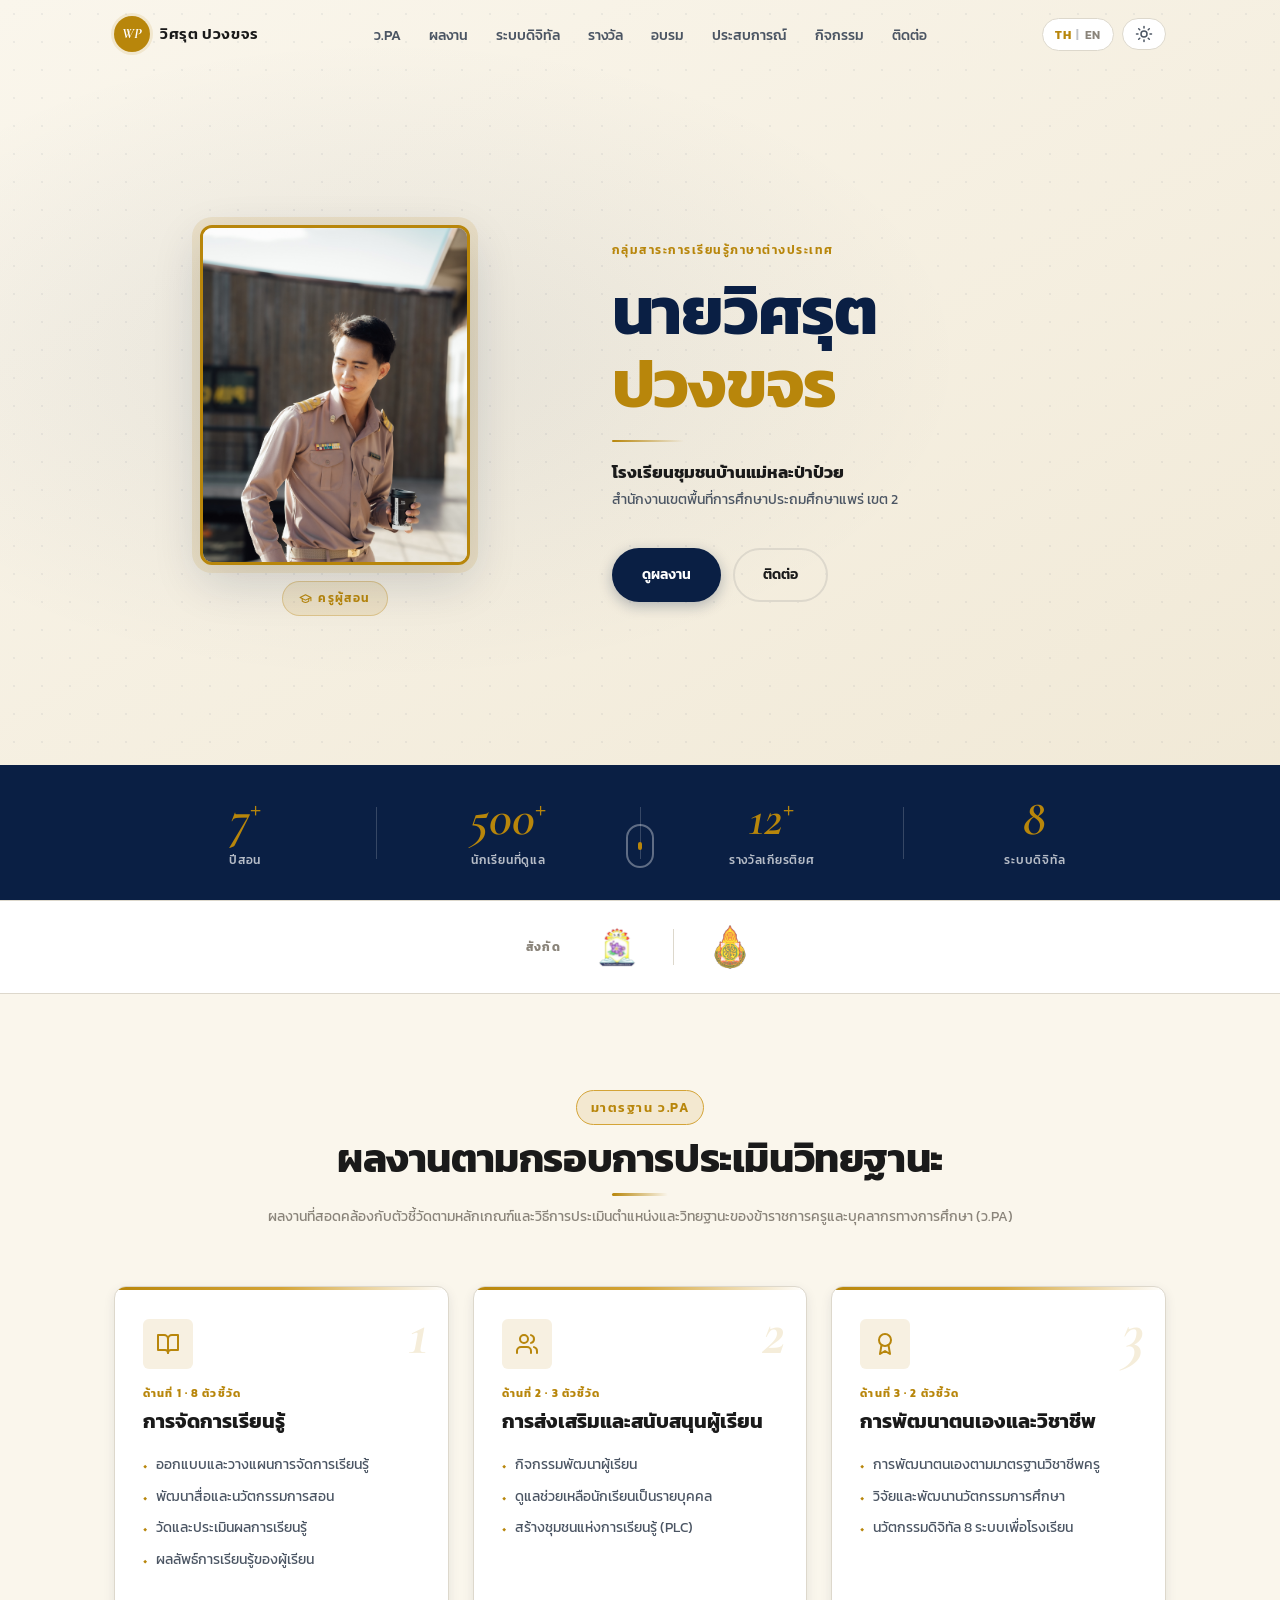
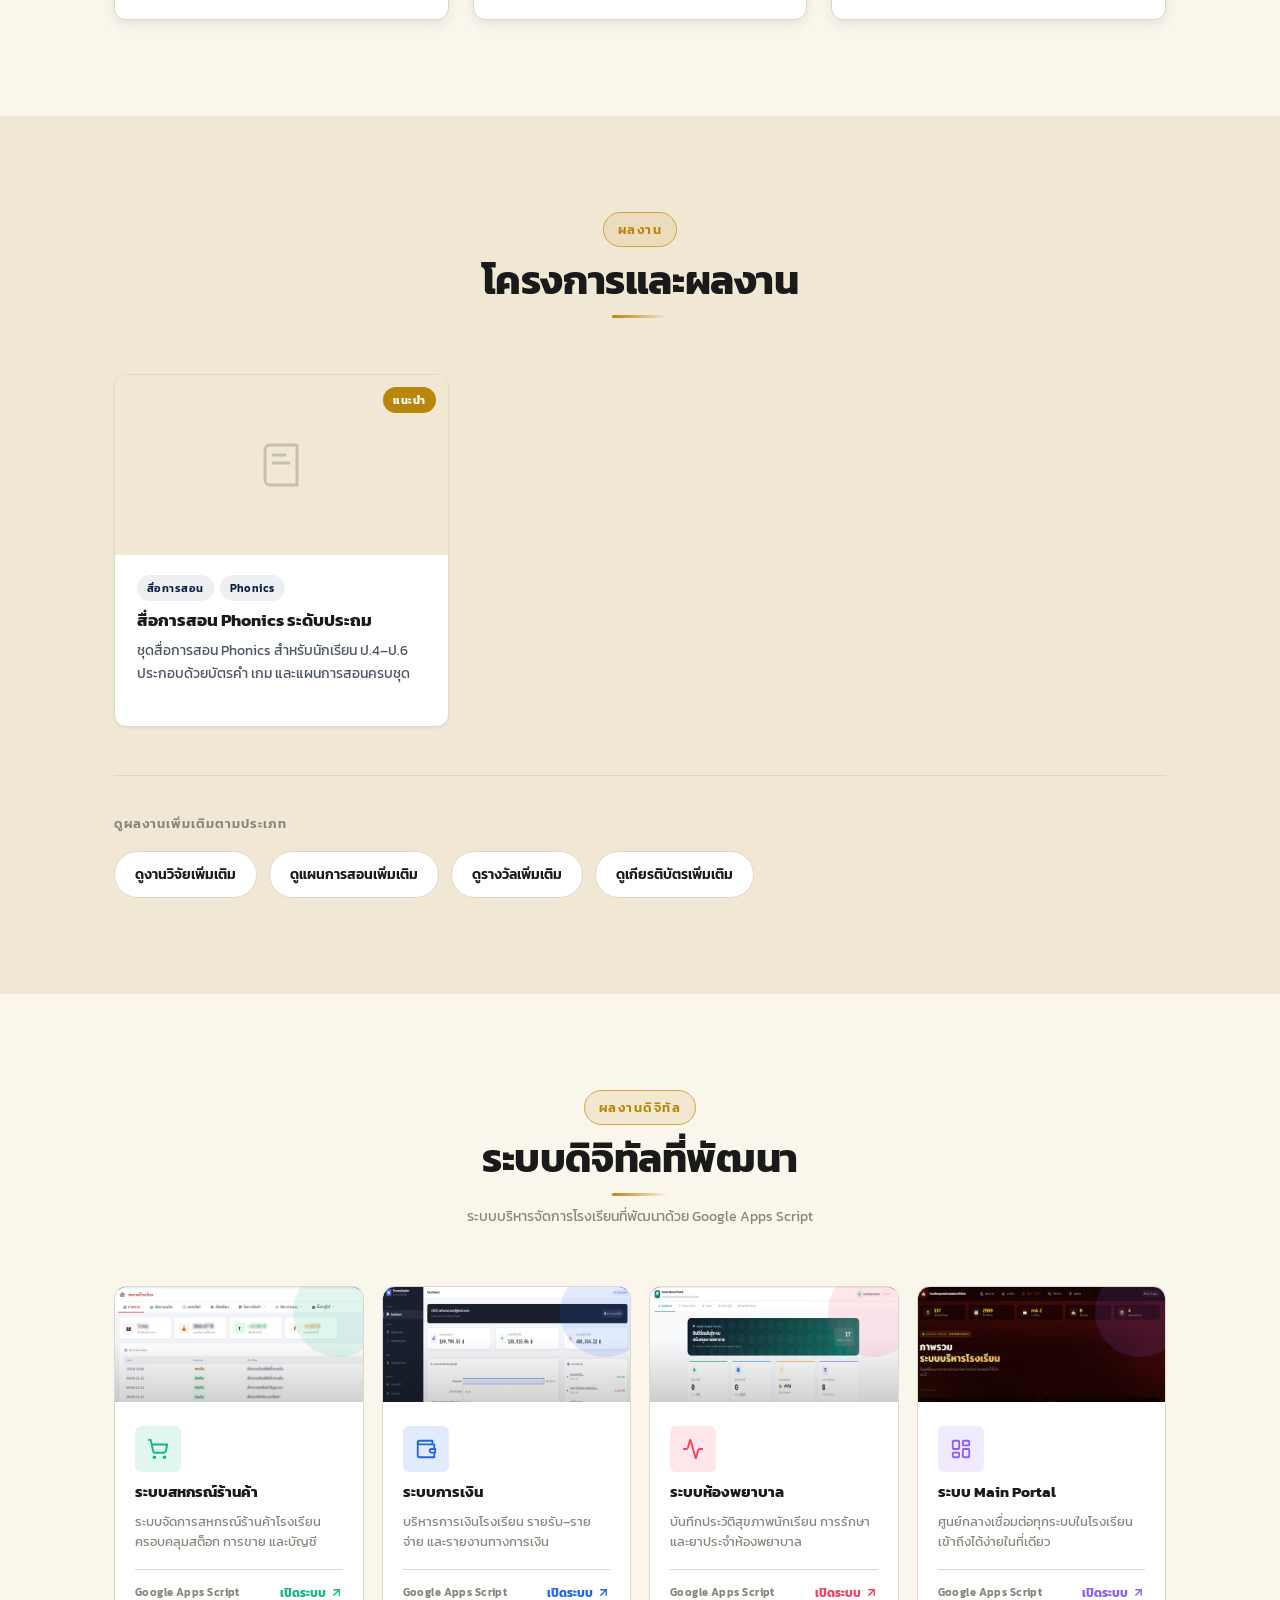
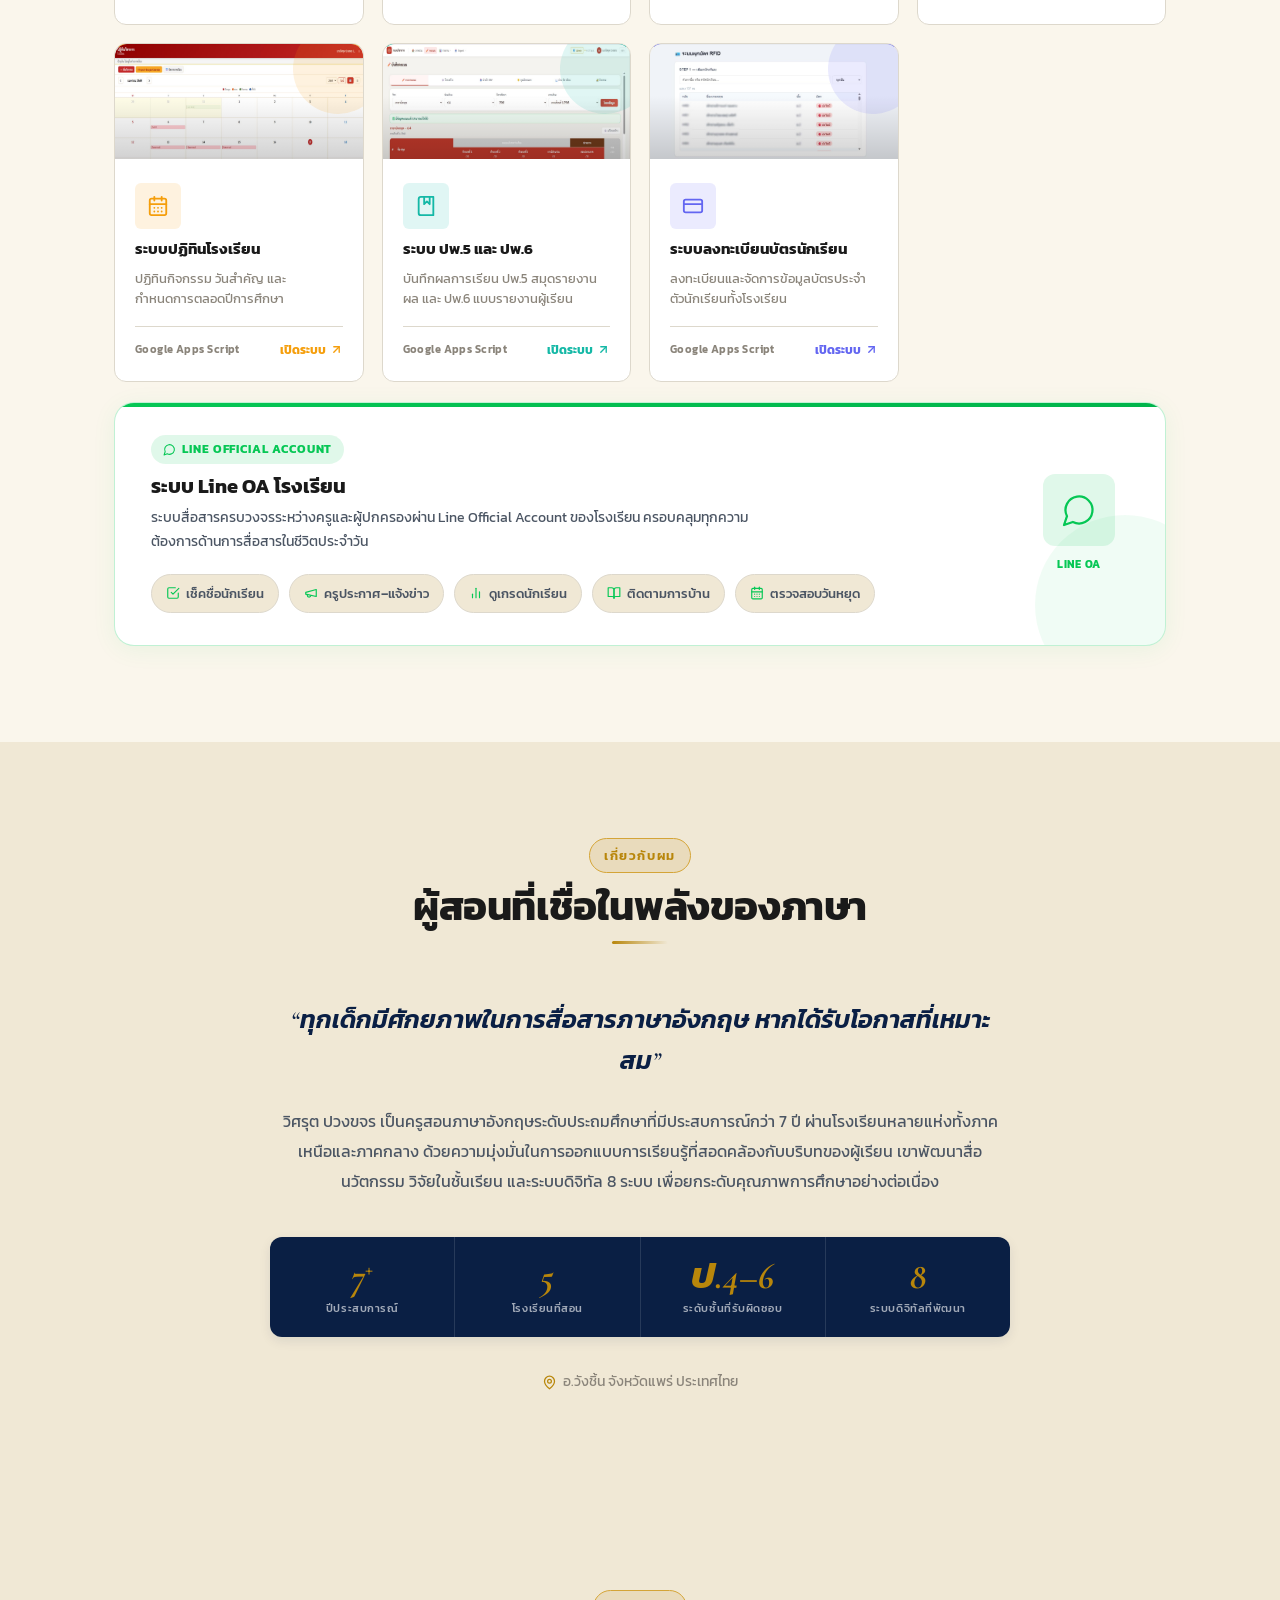
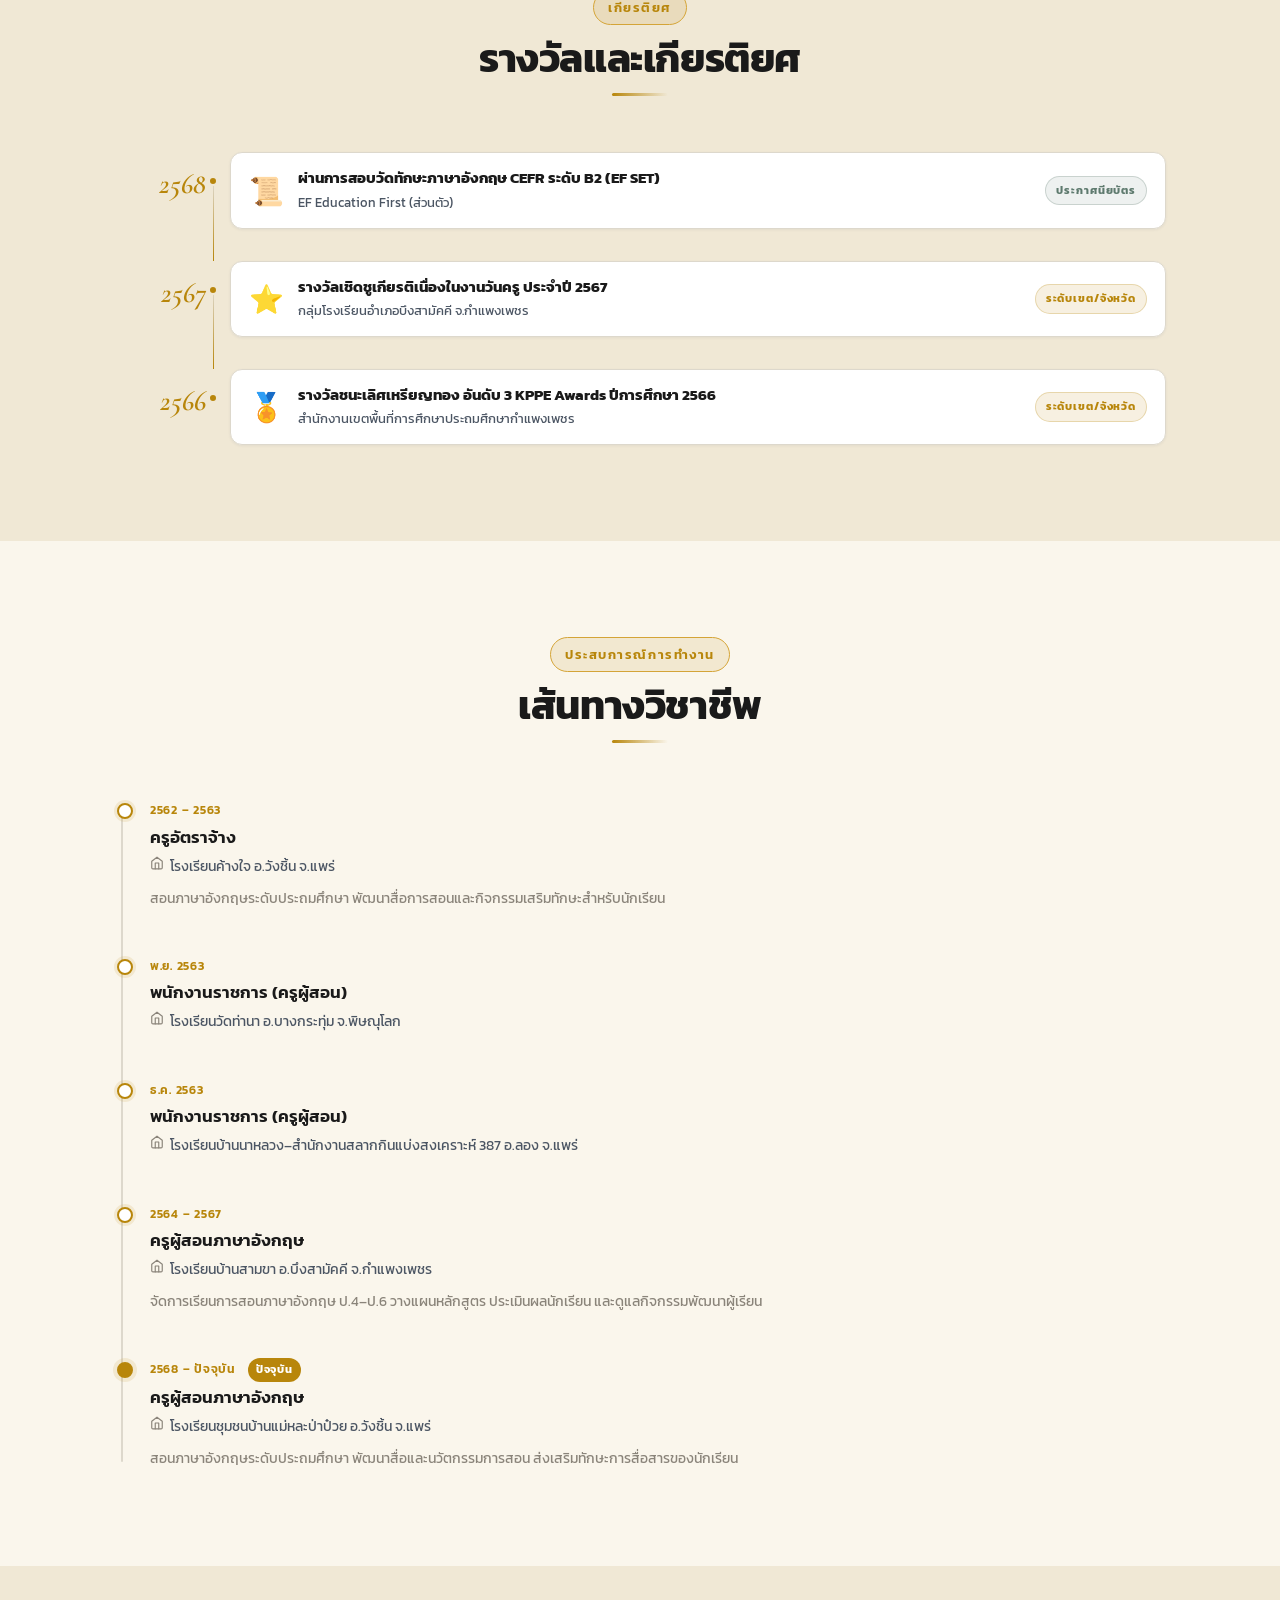
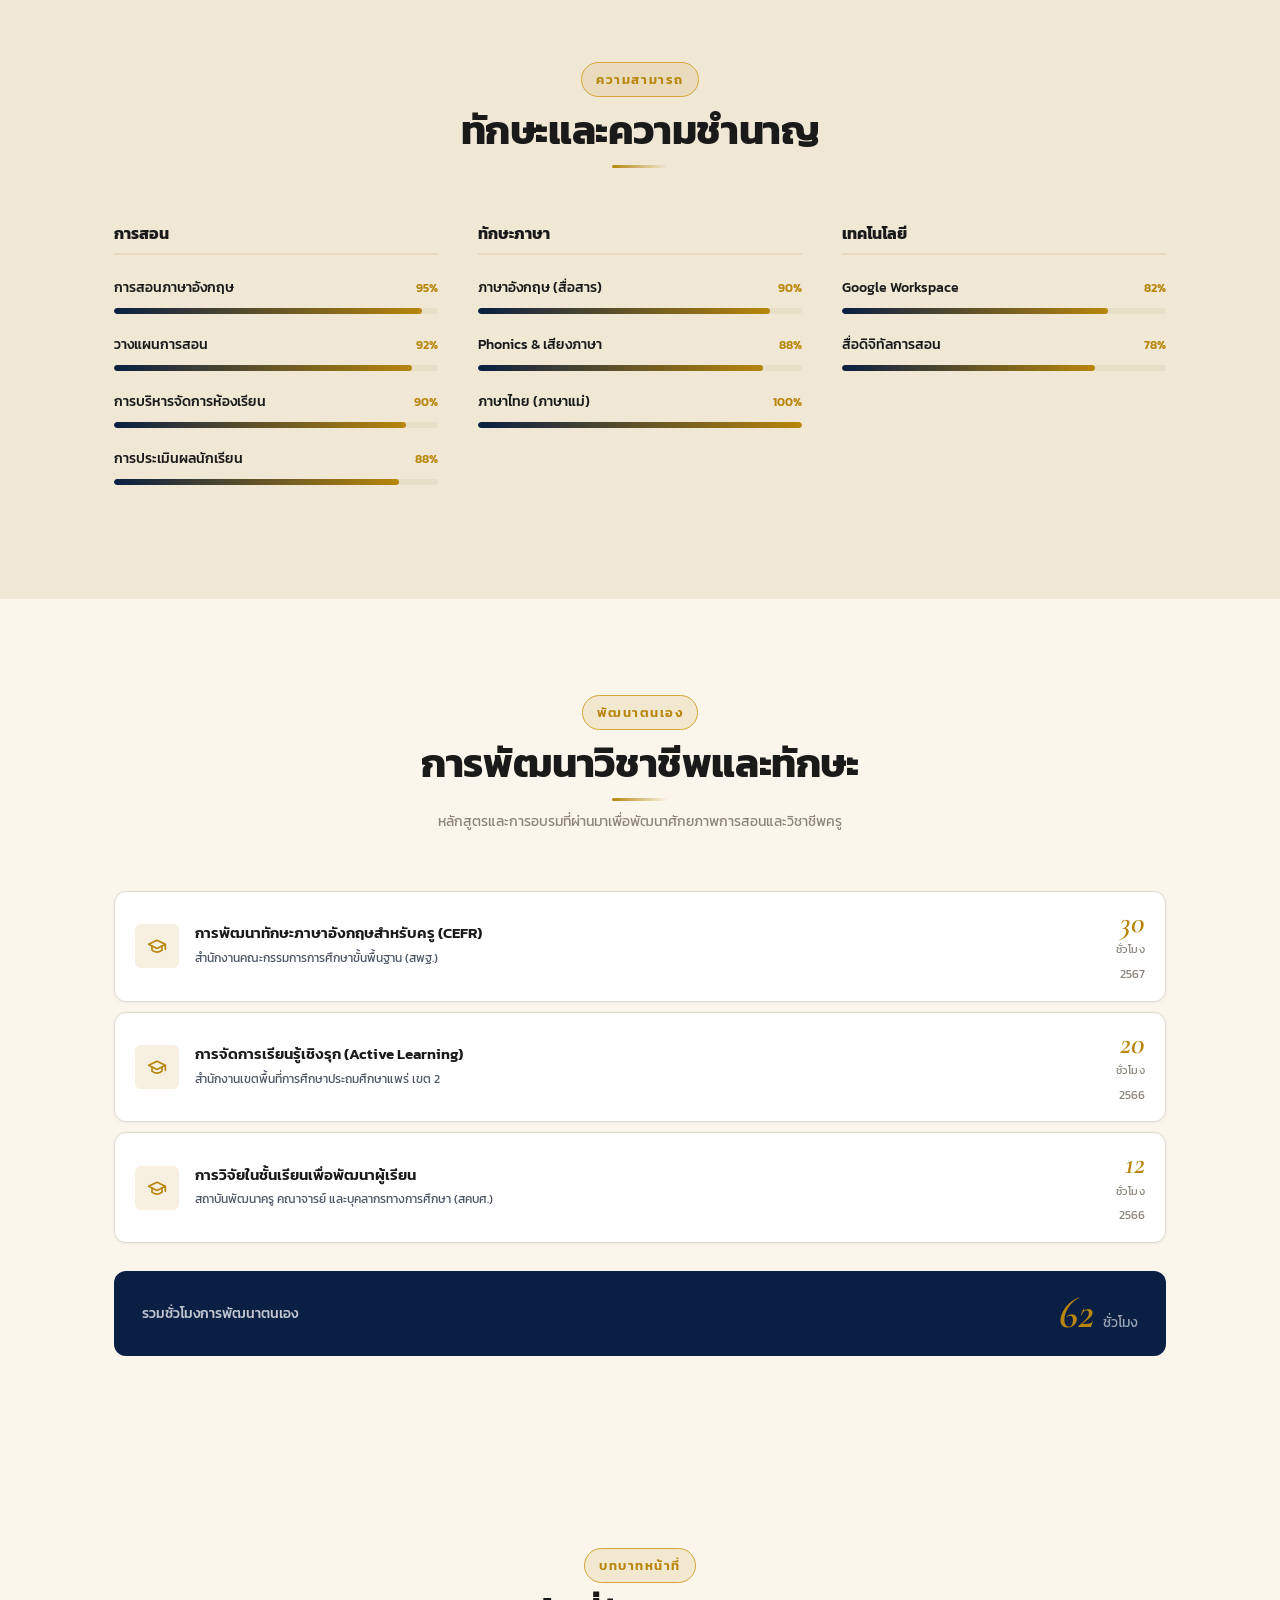
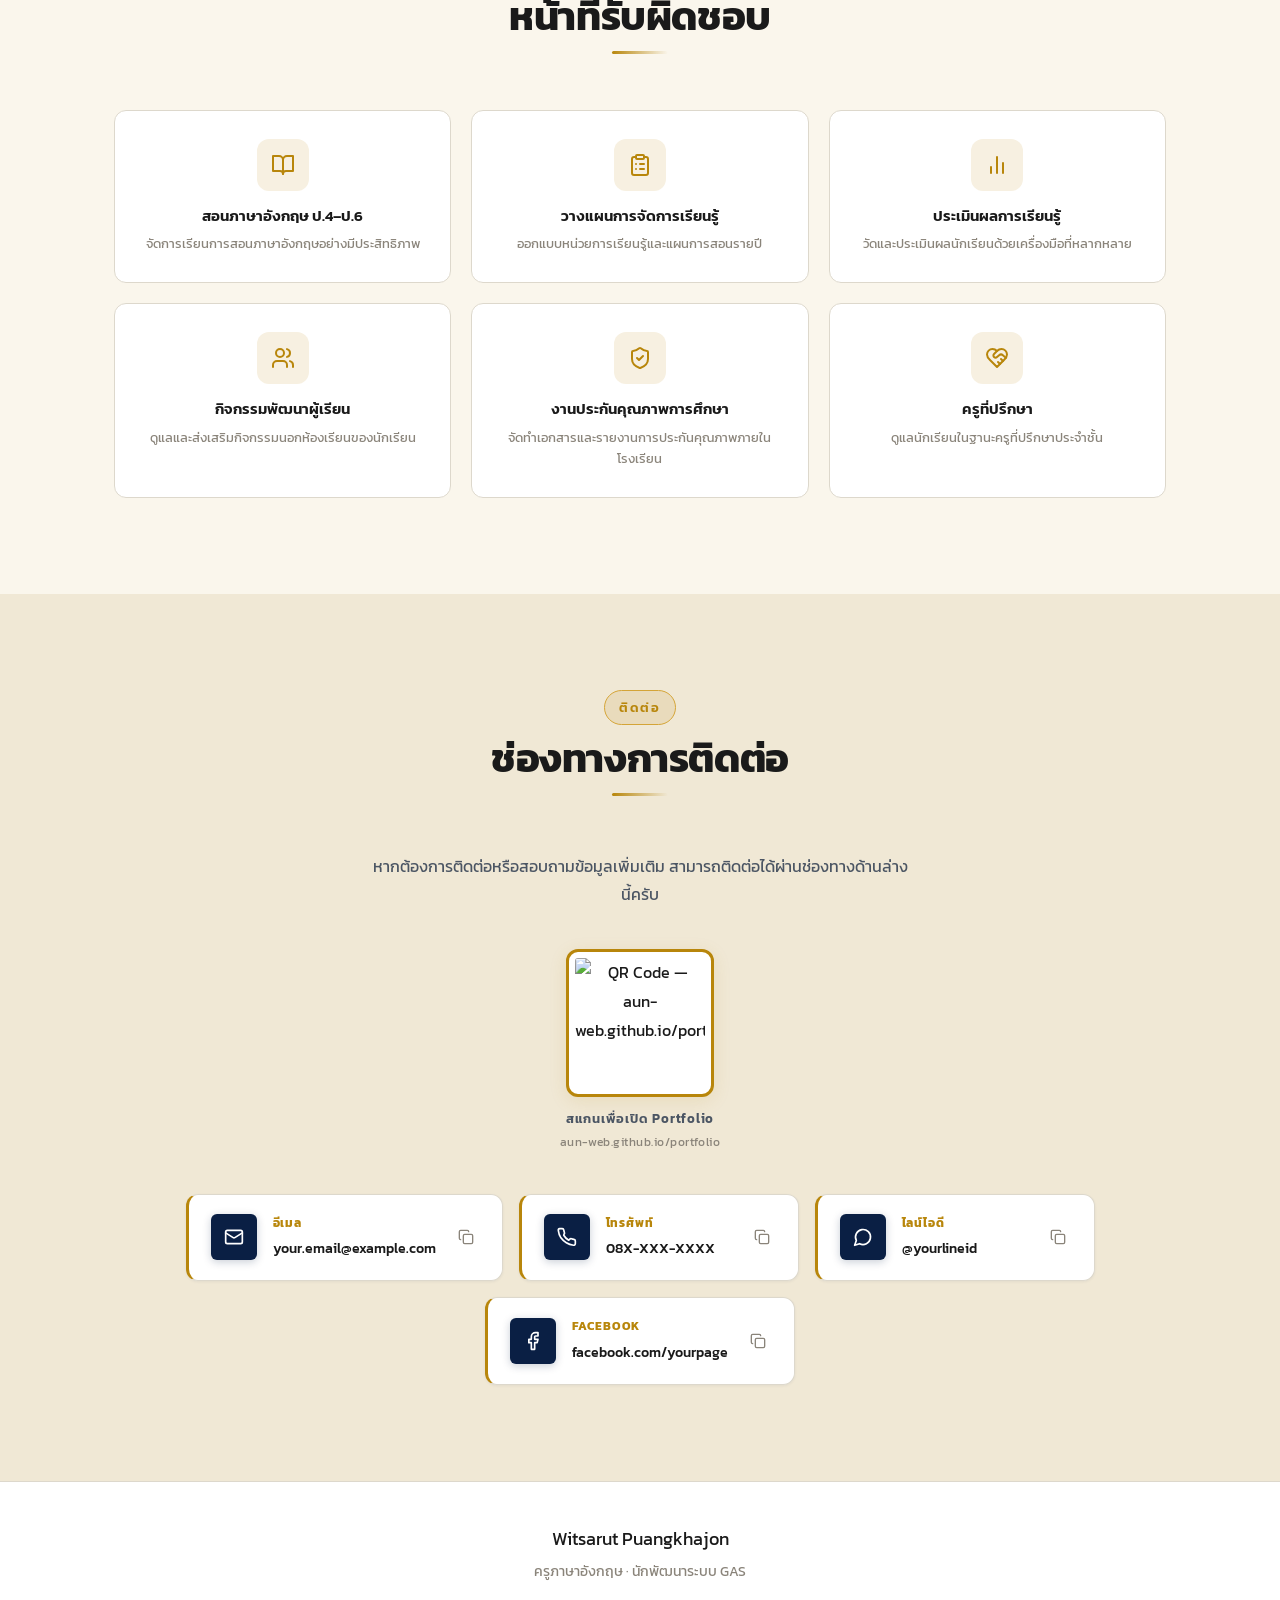
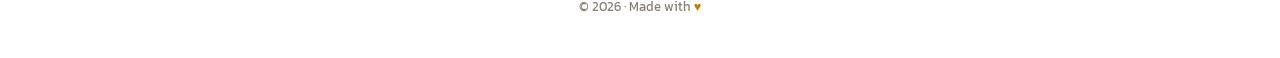
==== index.html @ d757ee76 "Polish: About redesign, contact cards, dark mode, mobile fixes - About: remove photo column → text-c" ====
<!DOCTYPE html>
<html lang="th" data-theme="light">
<head>
  <meta charset="UTF-8">
  <meta name="viewport" content="width=device-width, initial-scale=1.0">
  <meta name="description" content="วิศรุต ปวงขจร - ครูภาษาอังกฤษ & นักพัฒนาระบบ GAS | Witsarut Puangkhajon - English Teacher & GAS Developer">
  <meta name="author" content="Witsarut Puangkhajon">
  <title>Witsarut Puangkhajon | English Teacher & GAS Developer</title>

  <!-- Prevent dark mode flash -->
  <script>
    (function () {
      var t = localStorage.getItem('wp-theme') || 'light';
      var l = localStorage.getItem('wp-lang') || 'th';
      document.documentElement.setAttribute('data-theme', t);
      document.documentElement.setAttribute('lang', l === 'th' ? 'th' : 'en');
    })();
  </script>

  <!-- Google Fonts -->
  <link rel="preconnect" href="https://fonts.googleapis.com">
  <link rel="preconnect" href="https://fonts.gstatic.com" crossorigin>
  <link href="https://fonts.googleapis.com/css2?family=Cormorant+Garamond:ital,wght@0,500;0,600;0,700;1,500;1,600;1,700&family=Kanit:wght@300;400;500;600;700&display=swap" rel="stylesheet">

  <!-- Lucide Icons -->
  <script src="https://unpkg.com/lucide@latest/dist/umd/lucide.min.js" defer></script>

  <!-- CSS -->
  <link rel="stylesheet" href="css/variables.css">
  <link rel="stylesheet" href="css/base.css">
  <link rel="stylesheet" href="css/layout.css">
  <link rel="stylesheet" href="css/components.css">
  <link rel="stylesheet" href="css/animations.css">
</head>
<body>

  <!-- ===== NAVBAR ===== -->
  <nav id="navbar">
    <div class="nav-container">
      <a href="#hero" class="nav-logo" aria-label="Home">
        <span class="nav-monogram">WP</span>
        <span class="nav-logo-text" data-th="วิศรุต ปวงขจร" data-en="Witsarut">วิศรุต ปวงขจร</span>
      </a>

      <ul class="nav-links" id="navLinks" role="menubar">
        <li><a href="#wpa"            data-th="ว.PA"            data-en="PA">ว.PA</a></li>
        <li><a href="#projects"       data-th="ผลงาน"          data-en="Portfolio">ผลงาน</a></li>
        <li><a href="#websystems"     data-th="ระบบดิจิทัล"    data-en="Systems">ระบบดิจิทัล</a></li>
        <li><a href="#awards"         data-th="รางวัล"          data-en="Awards">รางวัล</a></li>
        <li><a href="#training"       data-th="อบรม"            data-en="Training">อบรม</a></li>
        <li><a href="#experience"     data-th="ประสบการณ์"     data-en="Experience">ประสบการณ์</a></li>
        <li><a href="#activities"     data-th="กิจกรรม"        data-en="Activities">กิจกรรม</a></li>
        <li><a href="#contact"        data-th="ติดต่อ"          data-en="Contact">ติดต่อ</a></li>
      </ul>

      <div class="nav-controls">
        <button id="langToggle" class="btn-control" aria-label="Toggle Language">
          <span class="lang-label lang-th">TH</span>
          <span class="lang-sep">|</span>
          <span class="lang-label lang-en">EN</span>
        </button>
        <button id="themeToggle" class="btn-control btn-theme" aria-label="Toggle Dark Mode">
          <svg class="icon-sun"  xmlns="http://www.w3.org/2000/svg" width="18" height="18" viewBox="0 0 24 24" fill="none" stroke="currentColor" stroke-width="2" stroke-linecap="round" stroke-linejoin="round"><circle cx="12" cy="12" r="4"/><path d="M12 2v2M12 20v2M4.93 4.93l1.41 1.41M17.66 17.66l1.41 1.41M2 12h2M20 12h2M6.34 17.66l-1.41 1.41M19.07 4.93l-1.41 1.41"/></svg>
          <svg class="icon-moon" xmlns="http://www.w3.org/2000/svg" width="18" height="18" viewBox="0 0 24 24" fill="none" stroke="currentColor" stroke-width="2" stroke-linecap="round" stroke-linejoin="round"><path d="M12 3a6 6 0 0 0 9 9 9 9 0 1 1-9-9Z"/></svg>
        </button>
        <button id="hamburger" class="btn-hamburger" aria-label="Open Menu" aria-expanded="false">
          <span></span><span></span><span></span>
        </button>
      </div>
    </div>
  </nav>

  <!-- ===== HERO ===== -->
  <section id="hero">
    <div class="hero-bg">
      <div class="hero-gradient"></div>
      <div class="hero-pattern"></div>
    </div>

    <!-- Split Layout: Photo | Info -->
    <div class="hero-split container">

      <!-- ── Photo Column ── -->
      <div class="hero-photo-col reveal-fade">
        <div class="hero-photo-frame">
          <img src="images/profile.jpg" alt="นายวิศรุต ปวงขจร"
               class="hero-photo-img" loading="eager"
               onerror="this.style.display='none';document.getElementById('heroPhotoFb').style.display='flex'">
          <div class="hero-photo-fb" id="heroPhotoFb">
            <svg xmlns="http://www.w3.org/2000/svg" width="64" height="64" viewBox="0 0 24 24"
                 fill="none" stroke="currentColor" stroke-width="1.2"
                 stroke-linecap="round" stroke-linejoin="round">
              <path d="M20 21v-2a4 4 0 0 0-4-4H8a4 4 0 0 0-4 4v2"/>
              <circle cx="12" cy="7" r="4"/>
            </svg>
            <span>WP</span>
          </div>
        </div>
        <div class="hero-photo-badge">
          <svg xmlns="http://www.w3.org/2000/svg" width="13" height="13" viewBox="0 0 24 24"
               fill="none" stroke="currentColor" stroke-width="2"
               stroke-linecap="round" stroke-linejoin="round">
            <path d="M22 10v6M2 10l10-5 10 5-10 5z"/>
            <path d="M6 12v5c3 3 9 3 12 0v-5"/>
          </svg>
          <span data-th="ครูผู้สอน" data-en="Educator">ครูผู้สอน</span>
        </div>
      </div>

      <!-- ── Info Column ── -->
      <div class="hero-info-col reveal-up">
        <p class="hero-rank"
           data-th="กลุ่มสาระการเรียนรู้ภาษาต่างประเทศ"
           data-en="Foreign Languages Department">
          กลุ่มสาระการเรียนรู้ภาษาต่างประเทศ
        </p>

        <h1 class="hero-name">
          <span data-th="นายวิศรุต" data-en="Witsarut">นายวิศรุต</span>
          <span class="hero-surname" data-th="ปวงขจร" data-en="Puangkhajon">ปวงขจร</span>
        </h1>

        <div class="hero-gold-rule"></div>

        <p class="hero-school"
           data-th="โรงเรียนชุมชนบ้านแม่หละป่าป๋วย"
           data-en="Chumchon Ban Mae La Pa Puai School">
          โรงเรียนชุมชนบ้านแม่หละป่าป๋วย
        </p>
        <p class="hero-org"
           data-th="สำนักงานเขตพื้นที่การศึกษาประถมศึกษาแพร่ เขต 2"
           data-en="Phrae Primary Educational Service Area Office 2">
          สำนักงานเขตพื้นที่การศึกษาประถมศึกษาแพร่ เขต 2
        </p>

        <div class="hero-cta reveal-up" style="--delay:.2s">
          <a href="#projects" class="btn btn-primary"
             data-th="ดูผลงาน" data-en="View Portfolio">ดูผลงาน</a>
          <a href="#contact"  class="btn btn-outline"
             data-th="ติดต่อ" data-en="Contact">ติดต่อ</a>
          <!-- CV button: เปิดใช้เมื่อมีไฟล์ files/cv.pdf พร้อมแล้ว
          <a href="files/cv.pdf" download class="btn btn-outline btn-cv"
             data-th="📄 ดาวน์โหลด CV" data-en="📄 Download CV">📄 ดาวน์โหลด CV</a>
          -->
        </div>
      </div>
    </div>

    <!-- KPI Strip -->
    <div class="hero-kpi-strip">
      <div class="hero-kpi-row container">
        <div class="kpi-item">
          <span class="kpi-num" data-target="7" data-suffix="+">7<sup>+</sup></span>
          <span class="kpi-label" data-th="ปีสอน" data-en="Years Teaching">ปีสอน</span>
        </div>
        <div class="kpi-divider"></div>
        <div class="kpi-item">
          <span class="kpi-num" data-target="500" data-suffix="+">500<sup>+</sup></span>
          <span class="kpi-label" data-th="นักเรียนที่ดูแล" data-en="Students Taught">นักเรียนที่ดูแล</span>
        </div>
        <div class="kpi-divider"></div>
        <div class="kpi-item">
          <span class="kpi-num" data-target="12" data-suffix="+">12<sup>+</sup></span>
          <span class="kpi-label" data-th="รางวัลเกียรติยศ" data-en="Awards & Honors">รางวัลเกียรติยศ</span>
        </div>
        <div class="kpi-divider"></div>
        <div class="kpi-item">
          <span class="kpi-num" data-target="8" data-suffix="">8</span>
          <span class="kpi-label" data-th="ระบบดิจิทัล" data-en="Digital Systems">ระบบดิจิทัล</span>
        </div>
      </div>
    </div>

    <a href="#projects" class="scroll-indicator" aria-label="Scroll down">
      <div class="scroll-dot"></div>
    </a>
  </section>

  <!-- ===== TRUST STRIP ===== -->
  <div class="trust-strip">
    <div class="container trust-strip-inner">
      <span class="trust-label" data-th="สังกัด" data-en="Affiliated with">สังกัด</span>
      <div class="trust-logos">
        <img src="images/School_Logo.png" alt="โรงเรียนชุมชนบ้านแม่หละป่าป๋วย" class="trust-logo" loading="lazy">
        <div class="trust-divider"></div>
        <img src="images/Obec_Logo.png" alt="สำนักงานคณะกรรมการการศึกษาขั้นพื้นฐาน (สพฐ.)" class="trust-logo" loading="lazy">
      </div>
    </div>
  </div>

  <!-- ===== ว.PA STANDARDS ===== -->
  <section id="wpa" class="section section-wpa">
    <div class="container">
      <div class="section-header reveal-up">
        <span class="section-label" data-th="มาตรฐาน ว.PA" data-en="Performance Agreement">มาตรฐาน ว.PA</span>
        <h2 data-th="ผลงานตามกรอบการประเมินวิทยฐานะ" data-en="Work Aligned with PA Framework">ผลงานตามกรอบการประเมินวิทยฐานะ</h2>
        <p class="section-sub reveal-up"
           data-th="ผลงานที่สอดคล้องกับตัวชี้วัดตามหลักเกณฑ์และวิธีการประเมินตำแหน่งและวิทยฐานะของข้าราชการครูและบุคลากรทางการศึกษา (ว.PA)"
           data-en="Work aligned with the criteria for teacher position and academic standing evaluation (Performance Agreement)">
          ผลงานที่สอดคล้องกับตัวชี้วัดตามหลักเกณฑ์และวิธีการประเมินตำแหน่งและวิทยฐานะของข้าราชการครูและบุคลากรทางการศึกษา (ว.PA)
        </p>
      </div>

      <div class="wpa-grid">

        <!-- ด้านที่ 1 -->
        <div class="wpa-card reveal-up" style="--delay:0s">
          <span class="wpa-num">1</span>
          <div class="wpa-icon">
            <svg xmlns="http://www.w3.org/2000/svg" width="24" height="24" viewBox="0 0 24 24" fill="none" stroke="currentColor" stroke-width="2" stroke-linecap="round" stroke-linejoin="round"><path d="M2 3h6a4 4 0 0 1 4 4v14a3 3 0 0 0-3-3H2z"/><path d="M22 3h-6a4 4 0 0 0-4 4v14a3 3 0 0 1 3-3h7z"/></svg>
          </div>
          <p class="wpa-badge" data-th="ด้านที่ 1 · 8 ตัวชี้วัด" data-en="Domain 1 · 8 Indicators">ด้านที่ 1 · 8 ตัวชี้วัด</p>
          <h3 class="wpa-title" data-th="การจัดการเรียนรู้" data-en="Learning Management">การจัดการเรียนรู้</h3>
          <ul class="wpa-items">
            <li class="wpa-item" data-th="ออกแบบและวางแผนการจัดการเรียนรู้" data-en="Design and plan learning activities">ออกแบบและวางแผนการจัดการเรียนรู้</li>
            <li class="wpa-item" data-th="พัฒนาสื่อและนวัตกรรมการสอน" data-en="Develop teaching media and innovations">พัฒนาสื่อและนวัตกรรมการสอน</li>
            <li class="wpa-item" data-th="วัดและประเมินผลการเรียนรู้" data-en="Measure and assess learning outcomes">วัดและประเมินผลการเรียนรู้</li>
            <li class="wpa-item" data-th="ผลลัพธ์การเรียนรู้ของผู้เรียน" data-en="Student learning outcomes">ผลลัพธ์การเรียนรู้ของผู้เรียน</li>
          </ul>
          <a class="wpa-link" id="wpaLink1" href="#" target="_blank" rel="noopener noreferrer">
            <span data-th="ดูหลักฐานผลงาน" data-en="View Evidence">ดูหลักฐานผลงาน</span>
            <svg xmlns="http://www.w3.org/2000/svg" width="14" height="14" viewBox="0 0 24 24" fill="none" stroke="currentColor" stroke-width="2.5" stroke-linecap="round" stroke-linejoin="round"><path d="M7 7h10v10"/><path d="M7 17 17 7"/></svg>
          </a>
        </div>

        <!-- ด้านที่ 2 -->
        <div class="wpa-card reveal-up" style="--delay:.1s">
          <span class="wpa-num">2</span>
          <div class="wpa-icon">
            <svg xmlns="http://www.w3.org/2000/svg" width="24" height="24" viewBox="0 0 24 24" fill="none" stroke="currentColor" stroke-width="2" stroke-linecap="round" stroke-linejoin="round"><path d="M16 21v-2a4 4 0 0 0-4-4H6a4 4 0 0 0-4 4v2"/><circle cx="9" cy="7" r="4"/><path d="M22 21v-2a4 4 0 0 0-3-3.87M16 3.13a4 4 0 0 1 0 7.75"/></svg>
          </div>
          <p class="wpa-badge" data-th="ด้านที่ 2 · 3 ตัวชี้วัด" data-en="Domain 2 · 3 Indicators">ด้านที่ 2 · 3 ตัวชี้วัด</p>
          <h3 class="wpa-title" data-th="การส่งเสริมและสนับสนุนผู้เรียน" data-en="Learner Support & Development">การส่งเสริมและสนับสนุนผู้เรียน</h3>
          <ul class="wpa-items">
            <li class="wpa-item" data-th="กิจกรรมพัฒนาผู้เรียน" data-en="Student development activities">กิจกรรมพัฒนาผู้เรียน</li>
            <li class="wpa-item" data-th="ดูแลช่วยเหลือนักเรียนเป็นรายบุคคล" data-en="Individual student support and care">ดูแลช่วยเหลือนักเรียนเป็นรายบุคคล</li>
            <li class="wpa-item" data-th="สร้างชุมชนแห่งการเรียนรู้ (PLC)" data-en="Build Professional Learning Community">สร้างชุมชนแห่งการเรียนรู้ (PLC)</li>
          </ul>
          <a class="wpa-link" id="wpaLink2" href="#" target="_blank" rel="noopener noreferrer">
            <span data-th="ดูหลักฐานผลงาน" data-en="View Evidence">ดูหลักฐานผลงาน</span>
            <svg xmlns="http://www.w3.org/2000/svg" width="14" height="14" viewBox="0 0 24 24" fill="none" stroke="currentColor" stroke-width="2.5" stroke-linecap="round" stroke-linejoin="round"><path d="M7 7h10v10"/><path d="M7 17 17 7"/></svg>
          </a>
        </div>

        <!-- ด้านที่ 3 -->
        <div class="wpa-card reveal-up" style="--delay:.2s">
          <span class="wpa-num">3</span>
          <div class="wpa-icon">
            <svg xmlns="http://www.w3.org/2000/svg" width="24" height="24" viewBox="0 0 24 24" fill="none" stroke="currentColor" stroke-width="2" stroke-linecap="round" stroke-linejoin="round"><circle cx="12" cy="8" r="6"/><path d="M15.477 12.89 17 22l-5-3-5 3 1.523-9.11"/></svg>
          </div>
          <p class="wpa-badge" data-th="ด้านที่ 3 · 2 ตัวชี้วัด" data-en="Domain 3 · 2 Indicators">ด้านที่ 3 · 2 ตัวชี้วัด</p>
          <h3 class="wpa-title" data-th="การพัฒนาตนเองและวิชาชีพ" data-en="Professional Self-Development">การพัฒนาตนเองและวิชาชีพ</h3>
          <ul class="wpa-items">
            <li class="wpa-item" data-th="การพัฒนาตนเองตามมาตรฐานวิชาชีพครู" data-en="Self-development per professional standards">การพัฒนาตนเองตามมาตรฐานวิชาชีพครู</li>
            <li class="wpa-item" data-th="วิจัยและพัฒนานวัตกรรมการศึกษา" data-en="Research and educational innovation">วิจัยและพัฒนานวัตกรรมการศึกษา</li>
            <li class="wpa-item" data-th="นวัตกรรมดิจิทัล 8 ระบบเพื่อโรงเรียน" data-en="8 digital systems developed for school">นวัตกรรมดิจิทัล 8 ระบบเพื่อโรงเรียน</li>
          </ul>
          <a class="wpa-link" id="wpaLink3" href="#" target="_blank" rel="noopener noreferrer">
            <span data-th="ดูหลักฐานผลงาน" data-en="View Evidence">ดูหลักฐานผลงาน</span>
            <svg xmlns="http://www.w3.org/2000/svg" width="14" height="14" viewBox="0 0 24 24" fill="none" stroke="currentColor" stroke-width="2.5" stroke-linecap="round" stroke-linejoin="round"><path d="M7 7h10v10"/><path d="M7 17 17 7"/></svg>
          </a>
        </div>

      </div>
    </div>
  </section>

  <!-- ===== PROJECTS ===== -->
  <section id="projects" class="section section-alt">
    <div class="container">
      <div class="section-header reveal-up">
        <span class="section-label" data-th="ผลงาน" data-en="Portfolio">ผลงาน</span>
        <h2 data-th="โครงการและผลงาน" data-en="Projects & Work">โครงการและผลงาน</h2>
      </div>
      <div class="projects-grid" id="projectsGrid">
        <!-- Skeleton cards -->
        <div class="project-card skeleton-card"><div class="sk-img"></div><div class="card-body"><div class="sk-line w60 mb8"></div><div class="sk-line w90 mb8"></div><div class="sk-line w45"></div></div></div>
        <div class="project-card skeleton-card"><div class="sk-img"></div><div class="card-body"><div class="sk-line w60 mb8"></div><div class="sk-line w90 mb8"></div><div class="sk-line w45"></div></div></div>
        <div class="project-card skeleton-card"><div class="sk-img"></div><div class="card-body"><div class="sk-line w60 mb8"></div><div class="sk-line w90 mb8"></div><div class="sk-line w45"></div></div></div>
      </div>
      <div class="anyflip-links reveal-up" id="anyflipLinks"></div>
    </div>
  </section>

  <!-- ===== WEB SYSTEMS ===== -->
  <section id="websystems" class="section">
    <div class="container">
      <div class="section-header reveal-up">
        <span class="section-label" data-th="ผลงานดิจิทัล" data-en="Digital Work">ผลงานดิจิทัล</span>
        <h2 data-th="ระบบดิจิทัลที่พัฒนา" data-en="Digital Systems Developed">ระบบดิจิทัลที่พัฒนา</h2>
        <p class="section-sub reveal-up"
          data-th="ระบบบริหารจัดการโรงเรียนที่พัฒนาด้วย Google Apps Script"
          data-en="School management systems built with Google Apps Script">
          ระบบบริหารจัดการโรงเรียนที่พัฒนาด้วย Google Apps Script
        </p>
      </div>
      <div class="websys-grid" id="websysGrid">
        <!-- Skeleton -->
        <div class="websys-card sk-websys"></div>
        <div class="websys-card sk-websys"></div>
        <div class="websys-card sk-websys"></div>
        <div class="websys-card sk-websys"></div>
      </div>
      <div id="lineOAWrap"></div>
    </div>
  </section>

  <!-- ===== ABOUT ===== -->
  <section id="about" class="section section-alt">
    <div class="container">
      <div class="section-header reveal-up">
        <span class="section-label" data-th="เกี่ยวกับผม" data-en="About Me">เกี่ยวกับผม</span>
        <h2 data-th="ผู้สอนที่เชื่อในพลังของภาษา" data-en="A Teacher Who Believes in the Power of Language">ผู้สอนที่เชื่อในพลังของภาษา</h2>
      </div>

      <div class="about-body reveal-up">

        <p class="about-quote"
           data-th="&ldquo;ทุกเด็กมีศักยภาพในการสื่อสารภาษาอังกฤษ หากได้รับโอกาสที่เหมาะสม&rdquo;"
           data-en="&ldquo;Every child has the potential to communicate in English — given the right opportunity.&rdquo;">
          &ldquo;ทุกเด็กมีศักยภาพในการสื่อสารภาษาอังกฤษ หากได้รับโอกาสที่เหมาะสม&rdquo;
        </p>

        <p class="bio-text"
           data-th="วิศรุต ปวงขจร เป็นครูสอนภาษาอังกฤษระดับประถมศึกษาที่มีประสบการณ์กว่า 7 ปี ผ่านโรงเรียนหลายแห่งทั้งภาคเหนือและภาคกลาง ด้วยความมุ่งมั่นในการออกแบบการเรียนรู้ที่สอดคล้องกับบริบทของผู้เรียน เขาพัฒนาสื่อนวัตกรรม วิจัยในชั้นเรียน และระบบดิจิทัล 8 ระบบ เพื่อยกระดับคุณภาพการศึกษาอย่างต่อเนื่อง"
           data-en="Witsarut Puangkhajon is a dedicated Primary English Teacher with over 7 years of experience across schools in Northern and Central Thailand. He designs context-responsive learning for Grades 4–6, conducts classroom action research, and has built 8 school digital systems to continuously raise educational quality.">
          วิศรุต ปวงขจร เป็นครูสอนภาษาอังกฤษระดับประถมศึกษาที่มีประสบการณ์กว่า 7 ปี ผ่านโรงเรียนหลายแห่งทั้งภาคเหนือและภาคกลาง ด้วยความมุ่งมั่นในการออกแบบการเรียนรู้ที่สอดคล้องกับบริบทของผู้เรียน เขาพัฒนาสื่อนวัตกรรม วิจัยในชั้นเรียน และระบบดิจิทัล 8 ระบบ เพื่อยกระดับคุณภาพการศึกษาอย่างต่อเนื่อง
        </p>

        <!-- Stats row: navy bar with gold serif numbers -->
        <div class="about-stats-row">
          <div class="about-stat">
            <span class="about-stat-num">7<sup>+</sup></span>
            <span class="about-stat-label" data-th="ปีประสบการณ์" data-en="Years Experience">ปีประสบการณ์</span>
          </div>
          <div class="about-stat">
            <span class="about-stat-num">5</span>
            <span class="about-stat-label" data-th="โรงเรียนที่สอน" data-en="Schools">โรงเรียนที่สอน</span>
          </div>
          <div class="about-stat">
            <span class="about-stat-num">ป.4–6</span>
            <span class="about-stat-label" data-th="ระดับชั้นที่รับผิดชอบ" data-en="Grades Taught">ระดับชั้นที่รับผิดชอบ</span>
          </div>
          <div class="about-stat">
            <span class="about-stat-num">8</span>
            <span class="about-stat-label" data-th="ระบบดิจิทัลที่พัฒนา" data-en="Digital Systems Built">ระบบดิจิทัลที่พัฒนา</span>
          </div>
        </div>

        <p class="about-location">
          <svg xmlns="http://www.w3.org/2000/svg" width="15" height="15" viewBox="0 0 24 24" fill="none" stroke="currentColor" stroke-width="2" stroke-linecap="round" stroke-linejoin="round"><path d="M20 10c0 6-8 12-8 12s-8-6-8-12a8 8 0 0 1 16 0Z"/><circle cx="12" cy="10" r="3"/></svg>
          <span data-th="อ.วังชิ้น จังหวัดแพร่ ประเทศไทย" data-en="Wang Chin District, Phrae, Thailand">อ.วังชิ้น จังหวัดแพร่ ประเทศไทย</span>
        </p>

      </div>
    </div>
  </section>

  <!-- ===== AWARDS ===== -->
  <section id="awards" class="section section-alt">
    <div class="container">
      <div class="section-header reveal-up">
        <span class="section-label" data-th="เกียรติยศ" data-en="Honors">เกียรติยศ</span>
        <h2 data-th="รางวัลและเกียรติยศ" data-en="Awards & Honors">รางวัลและเกียรติยศ</h2>
      </div>
      <div class="awards-timeline" id="awardsTimeline">
        <!-- Rendered by JS -->
        <div class="award-row skeleton-card" style="height:72px;border-radius:var(--radius-m)"></div>
        <div class="award-row skeleton-card" style="height:72px;border-radius:var(--radius-m);margin-top:12px"></div>
        <div class="award-row skeleton-card" style="height:72px;border-radius:var(--radius-m);margin-top:12px"></div>
      </div>
    </div>
  </section>

  <!-- ===== EXPERIENCE ===== -->
  <section id="experience" class="section">
    <div class="container">
      <div class="section-header reveal-up">
        <span class="section-label" data-th="ประสบการณ์การทำงาน" data-en="Work Experience">ประสบการณ์การทำงาน</span>
        <h2 data-th="เส้นทางวิชาชีพ" data-en="Career Journey">เส้นทางวิชาชีพ</h2>
      </div>
      <div class="timeline" id="experienceTimeline">
        <!-- Skeleton (shown while loading) -->
        <div class="timeline-item skeleton-item"><div class="tl-dot"></div><div class="tl-body"><div class="sk-line w50"></div><div class="sk-line w35"></div><div class="sk-line w70"></div></div></div>
        <div class="timeline-item skeleton-item"><div class="tl-dot"></div><div class="tl-body"><div class="sk-line w50"></div><div class="sk-line w35"></div><div class="sk-line w70"></div></div></div>
        <div class="timeline-item skeleton-item"><div class="tl-dot"></div><div class="tl-body"><div class="sk-line w50"></div><div class="sk-line w35"></div></div></div>
      </div>
    </div>
  </section>

  <!-- ===== SKILLS ===== -->
  <section id="skills" class="section section-alt">
    <div class="container">
      <div class="section-header reveal-up">
        <span class="section-label" data-th="ความสามารถ" data-en="Capabilities">ความสามารถ</span>
        <h2 data-th="ทักษะและความชำนาญ" data-en="Skills & Expertise">ทักษะและความชำนาญ</h2>
      </div>
      <div class="skills-wrapper" id="skillsWrapper">
        <!-- Skeleton -->
        <div class="skill-category"><div class="sk-line w30 mb16"></div><div class="sk-line w100 mb8"></div><div class="sk-line w100 mb8"></div><div class="sk-line w100"></div></div>
        <div class="skill-category"><div class="sk-line w30 mb16"></div><div class="sk-line w100 mb8"></div><div class="sk-line w100"></div></div>
      </div>
    </div>
  </section>

  <!-- ===== TRAINING ===== -->
  <section id="training" class="section">
    <div class="container">
      <div class="section-header reveal-up">
        <span class="section-label" data-th="พัฒนาตนเอง" data-en="Self-Development">พัฒนาตนเอง</span>
        <h2 data-th="การพัฒนาวิชาชีพและทักษะ" data-en="Professional Development">การพัฒนาวิชาชีพและทักษะ</h2>
        <p class="section-sub reveal-up"
           data-th="หลักสูตรและการอบรมที่ผ่านมาเพื่อพัฒนาศักยภาพการสอนและวิชาชีพครู"
           data-en="Training courses completed to enhance teaching ability and professional standards">
          หลักสูตรและการอบรมที่ผ่านมาเพื่อพัฒนาศักยภาพการสอนและวิชาชีพครู
        </p>
      </div>
      <div class="training-list" id="trainingList">
        <!-- Skeleton -->
        <div class="training-card skeleton-card" style="height:76px"></div>
        <div class="training-card skeleton-card" style="height:76px"></div>
        <div class="training-card skeleton-card" style="height:76px"></div>
      </div>
      <div class="training-summary reveal-up" id="trainingSummary" style="display:none">
        <div>
          <p class="training-total-label" data-th="รวมชั่วโมงการพัฒนาตนเอง" data-en="Total Development Hours">รวมชั่วโมงการพัฒนาตนเอง</p>
        </div>
        <div class="training-total-right">
          <span class="training-total-num" id="trainingTotal">0</span>
          <span class="training-total-unit" data-th="ชั่วโมง" data-en="hours">ชั่วโมง</span>
        </div>
      </div>
    </div>
  </section>

  <!-- ===== ACTIVITIES ===== -->
  <section id="activities" class="section section-act">
    <div class="container">
      <!-- Header: text left + photo collage right -->
      <div class="act-header-grid">
        <div class="act-header-text reveal-left">
          <span class="section-label" data-th="กิจกรรม" data-en="Activities">กิจกรรม</span>
          <h2 data-th="กิจกรรมและผลงานการสอน" data-en="Teaching Activities & Events">กิจกรรมและผลงานการสอน</h2>
          <p class="act-header-desc reveal-left" style="--delay:.08s"
             data-th="บันทึกกิจกรรมการเรียนการสอนและความทรงจำดีๆ ในห้องเรียน"
             data-en="A record of classroom activities and cherished teaching memories">
            บันทึกกิจกรรมการเรียนการสอนและความทรงจำดีๆ ในห้องเรียน
          </p>
        </div>
        <div class="act-photo-collage reveal-right">
          <div class="act-pf act-pf-1">
            <img src="images/act-bg-1.jpg" alt="" loading="lazy">
          </div>
          <div class="act-pf act-pf-2">
            <img src="images/act-bg-2.jpg" alt="" loading="lazy">
          </div>
          <div class="act-pf act-pf-3">
            <img src="images/act-bg-3.jpg" alt="" loading="lazy">
          </div>
        </div>
      </div>
      <!-- Cards -->
      <div class="act-year-filter reveal-up" id="actYearFilter"></div>
      <div class="act-grid" id="activitiesGrid"></div>
    </div>
  </section>

  <!-- ===== RESPONSIBILITY ===== -->
  <section id="responsibility" class="section">
    <div class="container">
      <div class="section-header reveal-up">
        <span class="section-label" data-th="บทบาทหน้าที่" data-en="Responsibilities">บทบาทหน้าที่</span>
        <h2 data-th="หน้าที่รับผิดชอบ" data-en="Roles & Duties">หน้าที่รับผิดชอบ</h2>
      </div>
      <div class="responsibility-grid" id="responsibilityGrid">
        <!-- Skeleton -->
        <div class="resp-card sk-resp"></div>
        <div class="resp-card sk-resp"></div>
        <div class="resp-card sk-resp"></div>
        <div class="resp-card sk-resp"></div>
        <div class="resp-card sk-resp"></div>
        <div class="resp-card sk-resp"></div>
      </div>
    </div>
  </section>

  <!-- ===== CONTACT ===== -->
  <section id="contact" class="section section-alt">
    <div class="container">
      <div class="section-header reveal-up">
        <span class="section-label" data-th="ติดต่อ" data-en="Get in Touch">ติดต่อ</span>
        <h2 data-th="ช่องทางการติดต่อ" data-en="Contact Information">ช่องทางการติดต่อ</h2>
      </div>
      <p class="contact-intro reveal-up"
        data-th="หากต้องการติดต่อหรือสอบถามข้อมูลเพิ่มเติม สามารถติดต่อได้ผ่านช่องทางด้านล่างนี้ครับ"
        data-en="Feel free to reach out through any of the channels below. I'd be happy to connect!">
        หากต้องการติดต่อหรือสอบถามข้อมูลเพิ่มเติม สามารถติดต่อได้ผ่านช่องทางด้านล่างนี้ครับ
      </p>
      <!-- QR Code -->
      <div class="contact-qr reveal-up">
        <img src="https://api.qrserver.com/v1/create-qr-code/?size=180x180&margin=8&data=https%3A%2F%2Faun-web.github.io%2Fportfolio"
             alt="QR Code — aun-web.github.io/portfolio"
             class="contact-qr-img" loading="lazy">
        <p class="contact-qr-label" data-th="สแกนเพื่อเปิด Portfolio" data-en="Scan to open Portfolio">สแกนเพื่อเปิด Portfolio</p>
        <p class="contact-qr-url">aun-web.github.io/portfolio</p>
      </div>

      <div class="contact-cards" id="contactCards">
        <!-- Rendered by JS -->
      </div>
    </div>
  </section>

  <!-- ===== FOOTER ===== -->
  <footer id="footer">
    <div class="container">
      <p class="footer-name">Witsarut Puangkhajon</p>
      <p class="footer-role" data-th="ครูภาษาอังกฤษ · นักพัฒนาระบบ GAS" data-en="English Teacher · GAS Developer">ครูภาษาอังกฤษ · นักพัฒนาระบบ GAS</p>
      <p class="footer-copy">© <span id="footerYear">2025</span> · Made with <span class="heart">♥</span></p>
    </div>
  </footer>

  <!-- Back to Top -->
  <button id="backToTop" class="back-to-top" aria-label="Back to top">
    <svg xmlns="http://www.w3.org/2000/svg" width="20" height="20" viewBox="0 0 24 24" fill="none" stroke="currentColor" stroke-width="2.5" stroke-linecap="round" stroke-linejoin="round"><path d="m18 15-6-6-6 6"/></svg>
  </button>

  <!-- JS (order matters) -->
  <script src="js/config.js"></script>
  <script src="js/theme.js"></script>
  <script src="js/lang.js"></script>
  <script src="js/sheets.js"></script>
  <script src="js/renderer.js"></script>
  <script src="js/animations.js"></script>
  <script src="js/main.js"></script>
</body>
</html>
---- css/variables.css ----
/* ============================================================
   DESIGN TOKENS — Light Mode  "Royal Academic"
   ============================================================ */
:root {
  /* Background layers */
  --bg:          #FAF6EC;   /* Parchment Ivory */
  --bg-surface:  #FFFFFF;
  --bg-alt:      #F0E8D5;
  --bg-hover:    #E8DFC8;

  /* Brand */
  --primary:       #0A1F44;   /* Midnight Navy */
  --primary-light: #1A3560;

  /* Gold (accent) */
  --accent:        #B8860B;   /* Brass Gold */
  --accent-light:  #D4A437;
  --accent-dim:    rgba(184,134,11,.12);

  /* Alias for semantic clarity */
  --gold:          #B8860B;
  --gold-light:    #D4A437;
  --gold-dim:      rgba(184,134,11,.12);

  /* Status / highlight */
  --crimson:       #7A1E2D;   /* Deep Burgundy — badges, vip */
  --sage:          #5E7A6E;   /* Muted Sage — success, current */

  /* Text */
  --text:    #1A1A1A;
  --text-2:  #4B5563;
  --text-3:  #8A847A;

  /* Borders & Shadows */
  --border:    #DDD8CC;
  --shadow-xs: 0 1px 3px  rgba(10,31,68,.06);
  --shadow-sm: 0 4px 12px rgba(10,31,68,.09);
  --shadow-md: 0 8px 28px rgba(10,31,68,.12);
  --shadow-lg: 0 16px 48px rgba(10,31,68,.16);

  /* Timeline */
  --tl-line:   #DDD8CC;
  --tl-dot-bg: #FFFFFF;

  /* Skeleton pulse */
  --sk-base:  #E8DFC8;
  --sk-shine: #F4EFE0;

  /* Hero depth */
  --grid-line:  rgba(10,31,68,.055);
  --hero-glow:  rgba(250,246,236,.80);

  /* Typography */
  --font-head:  'Kanit', sans-serif;
  --font-body:  'Kanit', sans-serif;
  --font-serif: 'Cormorant Garamond', 'Kanit', Georgia, serif;

  /* Scale */
  --max-w:     1100px;
  --nav-h:     68px;
  --radius-s:  6px;
  --radius-m:  12px;
  --radius-l:  20px;
  --radius-xl: 9999px;

  /* Motion */
  --ease: cubic-bezier(.4,0,.2,1);
  --fast: .18s;
  --base: .28s;
  --slow: .5s;
}

/* ============================================================
   DARK MODE
   ============================================================ */
[data-theme="dark"] {
  --bg:          #0D1B2E;
  --bg-surface:  #14263D;
  --bg-alt:      #1A3050;
  --bg-hover:    #1F3A5C;

  --primary:       #4A7DB5;
  --primary-light: #6299CC;

  --accent:      #D4A437;
  --accent-light:#E8C060;
  --accent-dim:  rgba(212,164,55,.18);

  --gold:        #D4A437;
  --gold-light:  #E8C060;
  --gold-dim:    rgba(212,164,55,.18);

  --crimson:     #9B2D3F;
  --sage:        #7A9E8E;

  --text:    #F0EDE6;
  --text-2:  #A8B8C8;
  --text-3:  #5C7080;

  --border:    #1F3A5C;
  --shadow-xs: 0 1px 3px  rgba(0,0,0,.30);
  --shadow-sm: 0 4px 12px rgba(0,0,0,.40);
  --shadow-md: 0 8px 28px rgba(0,0,0,.50);
  --shadow-lg: 0 16px 48px rgba(0,0,0,.60);

  --tl-line:   #1F3A5C;
  --tl-dot-bg: #14263D;

  --sk-base:  #1F3A5C;
  --sk-shine: #26476E;

  --grid-line:  rgba(212,164,55,.05);
  --hero-glow:  rgba(13,27,46,.70);
}
---- css/base.css ----
/* ============================================================
   RESET & BASE
   ============================================================ */
*, *::before, *::after { box-sizing: border-box; margin: 0; padding: 0; }

html {
  scroll-behavior: smooth;
  -webkit-text-size-adjust: 100%;
}

body {
  font-family: var(--font-body);
  font-size: 1rem;
  line-height: 1.8;   /* Noto Sans Thai อ่านง่ายขึ้นเมื่อ line-height กว้างขึ้น */
  color: var(--text);
  background: var(--bg);
  overflow-x: hidden;
  transition: background var(--base) var(--ease),
              color      var(--base) var(--ease);
}

/* Scrollbar */
::-webkit-scrollbar          { width: 5px; }
::-webkit-scrollbar-track    { background: var(--bg); }
::-webkit-scrollbar-thumb    { background: var(--accent); border-radius: 99px; }
::-webkit-scrollbar-thumb:hover { background: var(--primary); }

/* Selection */
::selection { background: var(--accent); color: #fff; }

/* Typography */
h1, h2, h3, h4 {
  font-family: var(--font-head);
  line-height: 1.2;
  color: var(--text);
}

p   { color: var(--text-2); }
a   { color: inherit; text-decoration: none; }
img { max-width: 100%; height: auto; display: block; }
ul, ol { list-style: none; }
button { cursor: pointer; border: none; background: none; font-family: var(--font-body); }
input, textarea { font-family: var(--font-body); }

/* Utility: container */
.container {
  width: 100%;
  max-width: var(--max-w);
  margin: 0 auto;
  padding: 0 24px;
}

/* Utility: section spacing */
.section        { padding: 96px 0; }
.section-alt    { background: var(--bg-alt); }

/* Utility: visually hidden */
.sr-only {
  position: absolute; width: 1px; height: 1px;
  padding: 0; margin: -1px; overflow: hidden;
  clip: rect(0,0,0,0); white-space: nowrap; border: 0;
}
---- css/layout.css ----
/* ============================================================
   NAVBAR
   ============================================================ */
#navbar {
  position: fixed; top: 0; left: 0; right: 0; z-index: 1000;
  height: var(--nav-h);
  background: transparent;
  transition: background var(--base) var(--ease),
              box-shadow  var(--base) var(--ease),
              backdrop-filter var(--base) var(--ease);
}
#navbar.scrolled {
  background: rgba(250,246,236,.92);
  backdrop-filter: blur(16px);
  -webkit-backdrop-filter: blur(16px);
  box-shadow: 0 1px 0 rgba(184,134,11,.15), var(--shadow-xs);
}
[data-theme="dark"] #navbar.scrolled {
  background: rgba(13,27,46,.92);
}

.nav-container {
  display: flex;
  align-items: center;
  justify-content: space-between;
  height: 100%;
  max-width: var(--max-w);
  margin: 0 auto;
  padding: 0 24px;
}

/* Logo */
.nav-logo {
  font-family: var(--font-head);
  font-size: 1rem;
  font-weight: 600;
  color: var(--text);
  letter-spacing: .04em;
  display: flex; align-items: center; gap: 10px;
  transition: color var(--fast);
}
.nav-logo:hover { color: var(--accent); }
.nav-logo:hover .nav-monogram { background: var(--accent-light); }

/* WP Gold Monogram Circle */
.nav-monogram {
  flex-shrink: 0;
  width: 36px; height: 36px;
  border-radius: 50%;
  background: var(--gold);
  color: #fff;
  font-family: var(--font-serif);
  font-size: .9rem;
  font-weight: 700;
  font-style: italic;
  display: flex; align-items: center; justify-content: center;
  letter-spacing: .02em;
  box-shadow: 0 0 0 3px var(--gold-dim);
  transition: background var(--fast), box-shadow var(--fast);
}
.nav-logo-text {
  font-family: var(--font-head);
  font-size: .95rem;
  font-weight: 600;
  color: var(--text);
  transition: color var(--fast);
}
@media (max-width: 620px) { .nav-logo-text { display: none; } }

/* Nav links */
.nav-links {
  display: flex;
  gap: 4px;
  align-items: center;
}
.nav-links a {
  font-size: .875rem;
  font-weight: 500;
  color: var(--text-2);
  padding: 6px 12px;
  border-radius: var(--radius-xl);
  transition: color var(--fast), background var(--fast);
  position: relative;
}
.nav-links a::after {
  content: '';
  position: absolute;
  bottom: 2px; left: 50%; transform: translateX(-50%);
  width: 0; height: 2px;
  background: var(--accent);
  border-radius: 99px;
  transition: width var(--base) var(--ease);
}
.nav-links a:hover,
.nav-links a.active { color: var(--text); }
.nav-links a:hover::after,
.nav-links a.active::after { width: 60%; }

/* Controls */
.nav-controls { display: flex; align-items: center; gap: 8px; }

.btn-control {
  display: flex; align-items: center; gap: 4px;
  font-size: .78rem; font-weight: 600;
  color: var(--text-2);
  padding: 6px 12px;
  border-radius: var(--radius-xl);
  border: 1.5px solid var(--border);
  background: var(--bg-surface);
  transition: all var(--fast) var(--ease);
  letter-spacing: .04em;
}
.btn-control:hover {
  color: var(--accent);
  border-color: var(--accent);
  background: var(--accent-dim);
}
.lang-label        { transition: color var(--fast), font-weight var(--fast); color: var(--text-3); }
.lang-label.active { color: var(--accent); font-weight: 700; }
.lang-sep          { opacity: .35; margin: 0 1px; }

/* Theme toggle icon visibility */
.btn-theme .icon-sun  { display: block; }
.btn-theme .icon-moon { display: none; }
[data-theme="dark"] .btn-theme .icon-sun  { display: none; }
[data-theme="dark"] .btn-theme .icon-moon { display: block; }

/* Hamburger */
.btn-hamburger {
  display: none;
  flex-direction: column;
  gap: 5px;
  padding: 8px;
  border-radius: var(--radius-s);
}
.btn-hamburger span {
  display: block;
  width: 22px; height: 2px;
  background: var(--text);
  border-radius: 2px;
  transition: transform var(--base) var(--ease),
              opacity   var(--base) var(--ease);
}
.btn-hamburger.open span:nth-child(1) { transform: translateY(7px) rotate(45deg); }
.btn-hamburger.open span:nth-child(2) { opacity: 0; }
.btn-hamburger.open span:nth-child(3) { transform: translateY(-7px) rotate(-45deg); }

/* ============================================================
   HERO — "Distinguished Educator" Split Layout
   ============================================================ */
#hero {
  position: relative;
  display: flex;
  flex-direction: column;
  align-items: stretch;
  min-height: 100svh;
  overflow: hidden;
}

/* Background */
.hero-bg {
  position: absolute; inset: 0;
  pointer-events: none;
}
.hero-gradient {
  position: absolute; inset: 0;
  background:
    radial-gradient(ellipse 70% 55% at 30% 40%,
      rgba(10,31,68,.07) 0%, transparent 65%),
    linear-gradient(150deg, var(--bg) 0%, var(--bg-alt) 100%);
}
[data-theme="dark"] .hero-gradient {
  background:
    radial-gradient(ellipse 70% 55% at 30% 40%,
      rgba(74,125,181,.10) 0%, transparent 65%),
    linear-gradient(150deg, var(--bg) 0%, var(--bg-alt) 100%);
}
/* Subtle dot-grid pattern */
.hero-pattern {
  position: absolute; inset: 0;
  background-image: radial-gradient(var(--grid-line) 1.2px, transparent 1.2px);
  background-size: 28px 28px;
}

/* ── Split grid ── */
.hero-split {
  flex: 1;
  position: relative; z-index: 1;
  display: grid;
  grid-template-columns: 42% 58%;
  gap: 56px;
  align-items: center;
  padding-top: calc(var(--nav-h) + 48px);
  padding-bottom: 40px;
}

/* ── Photo column ── */
.hero-photo-col {
  display: flex;
  flex-direction: column;
  align-items: center;
  gap: 16px;
}

.hero-photo-frame {
  position: relative;
  width: 270px; height: 340px;
  border-radius: var(--radius-m);
  overflow: hidden;
  border: 3px solid var(--gold);
  box-shadow:
    0 0 0 8px rgba(184,134,11,.12),
    var(--shadow-lg);
  background: var(--bg-alt);
}
.hero-photo-img {
  width: 100%; height: 100%;
  object-fit: cover;
  object-position: top center;
  display: block;
}
.hero-photo-fb {
  display: none;
  width: 100%; height: 100%;
  flex-direction: column;
  align-items: center;
  justify-content: center;
  gap: 12px;
  color: var(--text-3);
  font-family: var(--font-serif);
  font-size: 2rem; font-weight: 600;
}

/* Badge below photo */
.hero-photo-badge {
  display: inline-flex;
  align-items: center;
  gap: 6px;
  font-size: .75rem;
  font-weight: 600;
  letter-spacing: .1em;
  text-transform: uppercase;
  color: var(--gold);
  background: var(--gold-dim);
  border: 1.5px solid rgba(184,134,11,.3);
  border-radius: var(--radius-xl);
  padding: 6px 16px;
}

/* ── Info column ── */
.hero-info-col {
  display: flex;
  flex-direction: column;
  align-items: flex-start;
}

.hero-rank {
  font-size: .78rem;
  font-weight: 600;
  letter-spacing: .12em;
  text-transform: uppercase;
  color: var(--gold);
  margin-bottom: 14px;
}

.hero-name {
  font-family: var(--font-serif);
  font-size: clamp(2.6rem, 5.2vw, 4.6rem);
  font-weight: 700;
  color: var(--primary);
  line-height: 1.1;
  letter-spacing: -.02em;
  margin-bottom: 18px;
  display: flex;
  flex-direction: column;
}
[data-theme="dark"] .hero-name { color: var(--text); }

.hero-surname {
  color: var(--gold);
}

.hero-gold-rule {
  width: 72px; height: 2px;
  background: linear-gradient(90deg, var(--gold), transparent);
  margin-bottom: 18px;
  border-radius: 2px;
}

.hero-school {
  font-size: 1.05rem;
  font-weight: 700;
  color: var(--text);
  margin-bottom: 4px;
  line-height: 1.5;
}
.hero-org {
  font-size: .875rem;
  color: var(--text-2);
  margin-bottom: 36px;
  line-height: 1.6;
}

.hero-cta {
  display: flex;
  gap: 12px;
  flex-wrap: wrap;
}

/* ── KPI Strip ── */
.hero-kpi-strip {
  position: relative; z-index: 1;
  background: var(--primary);
  padding: 28px 0;
}
[data-theme="dark"] .hero-kpi-strip {
  background: var(--bg-surface);
  border-top: 1px solid var(--border);
}

.hero-kpi-row {
  display: flex;
  align-items: center;
  justify-content: center;
}

.kpi-item {
  flex: 1;
  display: flex;
  flex-direction: column;
  align-items: center;
  gap: 6px;
  padding: 0 16px;
}

.kpi-num {
  font-family: var(--font-serif);
  font-size: clamp(2.2rem, 4vw, 3.4rem);
  font-weight: 600;
  font-style: italic;
  color: var(--gold);
  line-height: 1;
}
.kpi-num sup {
  font-size: 55%;
  font-style: normal;
  vertical-align: super;
}

.kpi-label {
  font-size: .75rem;
  font-weight: 500;
  letter-spacing: .06em;
  color: rgba(255,255,255,.7);
  text-align: center;
}
[data-theme="dark"] .kpi-label { color: var(--text-2); }

.kpi-divider {
  width: 1px; height: 52px;
  background: rgba(255,255,255,.18);
  flex-shrink: 0;
}
[data-theme="dark"] .kpi-divider { background: var(--border); }

/* Scroll indicator */
.scroll-indicator {
  position: absolute; bottom: 32px; left: 50%;
  transform: translateX(-50%);
  display: flex; align-items: center; justify-content: center;
  width: 28px; height: 44px;
  border: 2px solid rgba(255,255,255,.35);
  border-radius: 14px;
  z-index: 2;
}
.scroll-dot {
  width: 4px; height: 8px;
  background: var(--gold);
  border-radius: 99px;
  animation: scrollBounce 1.8s infinite;
}

/* ============================================================
   SECTION HEADERS
   ============================================================ */
.section-header {
  text-align: center;
  margin-bottom: 56px;
}
.section-label {
  display: inline-block;
  font-size: .8rem;
  font-weight: 600;
  letter-spacing: .12em;
  text-transform: uppercase;
  color: var(--accent);
  margin-bottom: 10px;
  padding: 5px 14px;
  border: 1.5px solid var(--accent-light);
  border-radius: var(--radius-xl);
  background: var(--accent-dim);
}
.section-header h2 {
  font-family: var(--font-serif);
  font-size: clamp(1.7rem, 3.5vw, 2.5rem);
  font-weight: 700;
  color: var(--text);
  letter-spacing: -.01em;
}
.section-header h2::after {
  content: '';
  display: block;
  width: 56px; height: 3px;
  background: linear-gradient(90deg, var(--gold), transparent);
  border-radius: 2px;
  margin: 10px auto 0;
}

/* ============================================================
   ABOUT — text-centred authority layout
   ============================================================ */
.about-body {
  max-width: 740px;
  margin: 0 auto;
  text-align: center;
}

.about-quote {
  font-family: var(--font-serif);
  font-size: clamp(1.15rem, 2.4vw, 1.55rem);
  font-style: italic;
  font-weight: 600;
  color: var(--primary);
  line-height: 1.65;
  margin-bottom: 24px;
  padding: 0 16px;
  position: relative;
}
[data-theme="dark"] .about-quote { color: var(--gold-light); }

.bio-text {
  font-size: 1rem;
  line-height: 1.9;
  color: var(--text-2);
  margin-bottom: 40px;
  text-align: center;
}

/* Stats bar — navy background with gold serif numbers */
.about-stats-row {
  display: flex;
  background: var(--primary);
  border-radius: var(--radius-m);
  overflow: hidden;
  margin-bottom: 32px;
  box-shadow: var(--shadow-sm);
}
[data-theme="dark"] .about-stats-row {
  background: var(--bg-surface);
  border: 1px solid var(--border);
}

.about-stat {
  flex: 1;
  display: flex;
  flex-direction: column;
  align-items: center;
  gap: 5px;
  padding: 22px 12px;
  border-right: 1px solid rgba(255,255,255,.12);
}
.about-stat:last-child { border-right: none; }
[data-theme="dark"] .about-stat { border-right-color: var(--border); }

.about-stat-num {
  font-family: var(--font-serif);
  font-size: clamp(1.7rem, 3vw, 2.3rem);
  font-weight: 700;
  font-style: italic;
  color: var(--gold);
  line-height: 1;
}
.about-stat-num sup {
  font-size: 55%;
  font-style: normal;
  vertical-align: super;
}

.about-stat-label {
  font-size: .68rem;
  font-weight: 500;
  letter-spacing: .05em;
  color: rgba(255,255,255,.62);
  text-align: center;
  line-height: 1.35;
}
[data-theme="dark"] .about-stat-label { color: var(--text-2); }

.about-location {
  display: inline-flex; align-items: center; gap: 6px;
  justify-content: center;
  color: var(--text-3);
  font-size: .88rem;
}
.about-location svg { flex-shrink: 0; color: var(--accent); }

/* Mobile: wrap stats to 2×2 */
@media (max-width: 540px) {
  .about-stats-row { flex-wrap: wrap; }
  .about-stat {
    flex: 0 0 50%;
    border-right: 1px solid rgba(255,255,255,.12);
    border-bottom: 1px solid rgba(255,255,255,.12);
  }
  .about-stat:nth-child(2n) { border-right: none; }
  .about-stat:nth-last-child(-n+2) { border-bottom: none; }
  [data-theme="dark"] .about-stat { border-color: var(--border); }
}

/* ============================================================
   EXPERIENCE TIMELINE
   ============================================================ */
.timeline {
  position: relative;
  padding-left: 36px;
}
.timeline::before {
  content: '';
  position: absolute;
  left: 7px; top: 8px; bottom: 8px;
  width: 2px;
  background: var(--tl-line);
  border-radius: 1px;
}

.timeline-item {
  position: relative;
  margin-bottom: 44px;
}
.timeline-item:last-child { margin-bottom: 0; }

.tl-dot {
  position: absolute;
  left: -33px; top: 4px;
  width: 16px; height: 16px;
  border-radius: 50%;
  background: var(--tl-dot-bg);
  border: 2.5px solid var(--accent);
  box-shadow: 0 0 0 3px var(--accent-dim);
  transition: transform var(--fast);
}
.timeline-item:hover .tl-dot { transform: scale(1.2); }

.tl-period {
  font-size: .78rem;
  font-weight: 600;
  letter-spacing: .06em;
  color: var(--accent);
  text-transform: uppercase;
  margin-bottom: 6px;
}
.tl-title {
  font-size: 1.05rem;
  font-weight: 600;
  font-family: var(--font-head);
  color: var(--text);
  margin-bottom: 6px;
}
.tl-org {
  display: flex; align-items: flex-start; gap: 6px;
  font-size: .88rem;
  color: var(--text-2);
  margin-bottom: 8px;
}
.tl-org svg { flex-shrink: 0; margin-top: 2px; color: var(--text-3); }
.tl-desc {
  font-size: .88rem;
  color: var(--text-3);
  line-height: 1.65;
}
.tl-body { /* skeleton container */ }

/* ============================================================
   SKILLS
   ============================================================ */
.skills-wrapper {
  display: grid;
  grid-template-columns: repeat(auto-fit, minmax(280px, 1fr));
  gap: 40px;
}

.skill-category { }
.category-title {
  font-family: var(--font-head);
  font-size: 1rem;
  color: var(--text);
  margin-bottom: 20px;
  padding-bottom: 10px;
  border-bottom: 2px solid var(--accent-dim);
}

.skill-item { margin-bottom: 18px; }
.skill-header {
  display: flex;
  justify-content: space-between;
  align-items: center;
  margin-bottom: 7px;
}
.skill-name  { font-size: .9rem; font-weight: 500; color: var(--text); }
.skill-pct   { font-size: .78rem; color: var(--accent); font-weight: 600; }

.skill-track {
  height: 6px;
  background: var(--bg-hover);
  border-radius: 99px;
  overflow: hidden;
}
.skill-fill {
  height: 100%;
  width: 0;
  background: linear-gradient(90deg, var(--primary), var(--accent));
  border-radius: 99px;
  transition: width 1.1s var(--ease);
}

/* ============================================================
   PROJECTS
   ============================================================ */
.project-filter {
  display: flex; gap: 8px; flex-wrap: wrap;
  justify-content: center;
  margin-bottom: 40px;
}

.projects-grid {
  display: grid;
  grid-template-columns: repeat(auto-fill, minmax(300px, 1fr));
  gap: 24px;
}

/* ============================================================
   ACTIVITIES
   ============================================================ */
.section-act { padding-top: 0; }

/* ── Header: text left + collage right ── */
.act-header-grid {
  display: grid;
  grid-template-columns: 1fr 1.1fr;
  gap: 56px;
  align-items: center;
  margin-bottom: 56px;
  min-height: 300px;
}

.act-header-text { display: flex; flex-direction: column; gap: 14px; }
.act-header-text .section-label { align-self: flex-start; }
.act-header-text h2 { text-align: left; }
.act-header-text h2::after { margin-left: 0; }
.act-header-desc {
  font-size: .92rem;
  color: var(--text-3);
  line-height: 1.75;
  margin-top: 4px;
}

/* ── Photo collage ── */
.act-photo-collage {
  position: relative;
  height: 300px;
}

/* shared frame style */
.act-pf {
  position: absolute;
  border-radius: var(--radius-m);
  overflow: hidden;
  border: 4px solid var(--bg-surface);
  box-shadow: 0 8px 32px rgba(0,0,0,.18), 0 2px 8px rgba(0,0,0,.12);
  transition: transform var(--base) var(--ease),
              box-shadow var(--base) var(--ease),
              z-index 0s;
  cursor: pointer;
}
.act-pf img {
  width: 100%; height: 100%;
  object-fit: cover; object-position: center top;
  display: block;
}
.act-pf:hover {
  box-shadow: 0 16px 48px rgba(0,0,0,.28), 0 4px 12px rgba(0,0,0,.16);
  z-index: 10 !important;
}

/* Photo 1 — large, top-left, tilt left */
.act-pf-1 {
  width: 58%; aspect-ratio: 4/3;
  top: 0; left: 0; z-index: 1;
  transform: rotate(-3deg);
}
.act-pf-1:hover { transform: rotate(-3deg) scale(1.05) translateY(-4px); }

/* Photo 2 — small, right, tilt right */
.act-pf-2 {
  width: 42%; aspect-ratio: 4/3;
  top: 22%; right: 0; z-index: 2;
  transform: rotate(2.5deg);
}
.act-pf-2:hover { transform: rotate(2.5deg) scale(1.06) translateY(-4px); }

/* Photo 3 — medium, bottom-center, slight tilt */
.act-pf-3 {
  width: 50%; aspect-ratio: 4/3;
  bottom: 0; left: 14%; z-index: 3;
  transform: rotate(-1.5deg);
}
.act-pf-3:hover { transform: rotate(-1.5deg) scale(1.05) translateY(-4px); }

/* ── Year filter ── */
.act-year-filter {
  display: flex; gap: 8px; flex-wrap: wrap;
  margin-bottom: 28px;
}

/* ── Activity card grid ── */
.act-grid {
  display: grid;
  grid-template-columns: repeat(auto-fill, minmax(220px, 1fr));
  gap: 20px;
}

/* Responsive */
@media (max-width: 900px) {
  .act-header-grid { grid-template-columns: 1fr; gap: 32px; min-height: unset; }
  .act-header-text h2 { text-align: center; }
  .act-header-text .section-label { align-self: center; }
  .act-header-desc { text-align: center; }

  /* Switch collage → normal 3-photo row (absolute positioning breaks on mobile) */
  .act-photo-collage {
    height: auto;
    display: grid;
    grid-template-columns: repeat(3, 1fr);
    gap: 10px;
    max-width: 480px;
    margin: 0 auto;
  }
  .act-pf {
    position: relative !important;
    width: auto !important; height: auto !important;
    top: auto !important; left: auto !important;
    right: auto !important; bottom: auto !important;
    aspect-ratio: 4/3;
    transform: none !important;
  }
  .act-pf:hover { transform: scale(1.03) !important; }
}
@media (max-width: 760px) {
  .act-grid { grid-template-columns: repeat(2, 1fr); }
}
@media (max-width: 480px) {
  .act-grid { grid-template-columns: 1fr; }
}

/* ============================================================
   RESPONSIBILITY
   ============================================================ */
.responsibility-grid {
  display: grid;
  grid-template-columns: repeat(auto-fill, minmax(260px, 1fr));
  gap: 20px;
}

/* ============================================================
   CONTACT
   ============================================================ */
.contact-intro {
  text-align: center;
  max-width: 540px;
  margin: 0 auto 40px;
  color: var(--text-2);
}
.contact-cards {
  display: flex; flex-wrap: wrap;
  gap: 16px;
  justify-content: center;
}

/* ============================================================
   FOOTER
   ============================================================ */
#footer {
  background: var(--bg-surface);
  border-top: 1px solid var(--border);
  padding: 40px 0;
  text-align: center;
}
.footer-name {
  font-family: var(--font-head);
  font-size: 1.15rem;
  color: var(--text);
  margin-bottom: 4px;
}
.footer-role { font-size: .85rem; color: var(--text-3); margin-bottom: 12px; }
.footer-copy { font-size: .8rem; color: var(--text-3); }
.heart { color: var(--accent); }

/* ============================================================
   BACK TO TOP
   ============================================================ */
.back-to-top {
  position: fixed; bottom: 28px; right: 24px; z-index: 900;
  width: 44px; height: 44px;
  background: var(--accent);
  color: #fff;
  border-radius: 50%;
  display: flex; align-items: center; justify-content: center;
  box-shadow: var(--shadow-md);
  opacity: 0; pointer-events: none;
  transform: translateY(12px);
  transition: opacity var(--base), transform var(--base), background var(--fast);
}
.back-to-top.visible { opacity: 1; pointer-events: all; transform: none; }
.back-to-top:hover   { background: var(--primary); }

/* ============================================================
   RESPONSIVE
   ============================================================ */
@media (max-width: 900px) {
  .about-body { padding: 0 4px; }
}

@media (max-width: 760px) {
  .section { padding: 64px 0; }
  .nav-links {
    position: fixed;
    top: var(--nav-h); left: 0; right: 0;
    background: var(--bg-surface);
    border-bottom: 1px solid var(--border);
    flex-direction: column;
    padding: 16px 24px 24px;
    gap: 4px;
    transform: translateY(-100%);
    opacity: 0;
    pointer-events: none;
    transition: transform var(--base) var(--ease), opacity var(--base) var(--ease);
    box-shadow: var(--shadow-sm);
  }
  .nav-links.open { transform: none; opacity: 1; pointer-events: all; }
  .nav-links a { padding: 10px 14px; border-radius: var(--radius-s); }

  .btn-hamburger { display: flex; }

  /* Hero mobile: stack */
  .hero-split {
    grid-template-columns: 1fr;
    text-align: center;
    gap: 28px;
    padding-top: calc(var(--nav-h) + 24px);
    padding-bottom: 24px;
  }
  .hero-photo-frame { width: 180px; height: 224px; margin: 0 auto; }
  .hero-info-col    { align-items: center; }
  .hero-gold-rule   { margin: 0 auto 18px; }
  .hero-cta         { justify-content: center; }
  /* KPI strip: 2×2 */
  .hero-kpi-row   { flex-wrap: wrap; }
  .kpi-item       { flex: 0 0 50%; padding: 12px 0; }
  .kpi-divider    { display: none; }

  .skills-wrapper { grid-template-columns: 1fr; }
  .projects-grid  { grid-template-columns: 1fr; }
  .responsibility-grid { grid-template-columns: 1fr 1fr; }
  .section-header { margin-bottom: 36px; }
}

@media (max-width: 480px) {
  .responsibility-grid { grid-template-columns: 1fr; }
  .hero-name  { font-size: clamp(2.2rem, 9vw, 3rem); }
  .hero-cta   { flex-direction: column; align-items: center; }
  .hero-cta .btn { width: 100%; max-width: 260px; text-align: center; }
  .about-quote { font-size: 1.05rem; padding: 0 4px; }
  .bio-text { font-size: .92rem; }
}
---- css/components.css ----
/* ============================================================
   BUTTONS
   ============================================================ */
.btn {
  display: inline-flex; align-items: center; gap: 8px;
  font-size: .9rem; font-weight: 600;
  padding: 12px 28px;
  border-radius: var(--radius-xl);
  border: 2px solid transparent;
  cursor: pointer;
  transition: background var(--fast) var(--ease),
              color    var(--fast) var(--ease),
              border   var(--fast) var(--ease),
              transform var(--fast),
              box-shadow var(--fast);
  white-space: nowrap;
}
.btn:hover  { transform: translateY(-2px); }
.btn:active { transform: translateY(0); }

.btn-primary {
  background: var(--primary);
  color: #fff;
  box-shadow: 0 4px 14px rgba(10,31,68,.28);
}
.btn-primary:hover {
  background: var(--primary-light);
  box-shadow: 0 6px 20px rgba(10,31,68,.38);
}
[data-theme="dark"] .btn-primary {
  background: var(--gold);
  color: #0A1F44;
  box-shadow: 0 4px 14px rgba(184,134,11,.30);
}
[data-theme="dark"] .btn-primary:hover {
  background: var(--gold-light);
}

.btn-outline {
  background: transparent;
  color: var(--text);
  border-color: var(--border);
}
.btn-outline:hover {
  border-color: var(--accent);
  color: var(--accent);
  background: var(--accent-dim);
}

/* Filter buttons */
.filter-btn {
  font-size: .82rem; font-weight: 500;
  color: var(--text-2);
  padding: 7px 18px;
  border-radius: var(--radius-xl);
  border: 1.5px solid var(--border);
  background: var(--bg-surface);
  transition: all var(--fast) var(--ease);
}
.filter-btn:hover    { border-color: var(--accent); color: var(--accent); }
.filter-btn.active   { background: var(--primary); color: #fff; border-color: var(--primary); }

/* ============================================================
   PROJECT CARDS
   ============================================================ */
.project-card {
  background: var(--bg-surface);
  border-radius: var(--radius-m);
  border: 1px solid var(--border);
  overflow: hidden;
  box-shadow: var(--shadow-xs);
  transition: transform var(--base) var(--ease),
              box-shadow var(--base) var(--ease),
              border-color var(--fast);
  display: flex; flex-direction: column;
}
.project-card:hover {
  transform: translateY(-6px);
  box-shadow: var(--shadow-md);
  border-color: var(--accent-light);
}

.card-img-wrap {
  width: 100%; height: 180px;
  overflow: hidden;
  background: var(--bg-alt);
  position: relative;
}
.card-img-wrap img {
  width: 100%; height: 100%;
  object-fit: cover;
  transition: transform var(--slow) var(--ease);
}
.project-card:hover .card-img-wrap img { transform: scale(1.05); }

.card-img-placeholder {
  width: 100%; height: 100%;
  display: flex; align-items: center; justify-content: center;
  color: var(--text-3);
}
.card-img-placeholder svg { width: 48px; height: 48px; opacity: .4; }

.badge-featured {
  position: absolute; top: 12px; right: 12px;
  background: var(--accent);
  color: #fff;
  font-size: .7rem; font-weight: 700;
  padding: 3px 10px;
  border-radius: var(--radius-xl);
  letter-spacing: .06em;
  text-transform: uppercase;
}

.card-body {
  padding: 20px 22px 24px;
  flex: 1;
  display: flex; flex-direction: column;
}

.card-tags {
  display: flex; flex-wrap: wrap; gap: 6px;
  margin-bottom: 10px;
}
.tag {
  font-size: .7rem; font-weight: 600;
  color: var(--primary);
  background: rgba(27,58,92,.08);
  padding: 3px 10px;
  border-radius: var(--radius-xl);
  letter-spacing: .04em;
}
[data-theme="dark"] .tag {
  color: var(--primary);
  background: rgba(91,155,213,.12);
}

.card-title {
  font-size: 1.05rem;
  color: var(--text);
  margin-bottom: 8px;
}

.card-desc {
  font-size: .88rem;
  color: var(--text-2);
  line-height: 1.65;
  flex: 1;
  margin-bottom: 16px;
}

.card-link {
  display: inline-flex; align-items: center; gap: 6px;
  font-size: .85rem; font-weight: 600;
  color: var(--accent);
  margin-top: auto;
  transition: gap var(--fast);
}
.card-link:hover { gap: 10px; }
.card-link svg { width: 15px; height: 15px; }

/* ============================================================
   RESPONSIBILITY CARDS
   ============================================================ */
.resp-card {
  background: var(--bg-surface);
  border: 1px solid var(--border);
  border-radius: var(--radius-m);
  padding: 28px 24px;
  text-align: center;
  transition: transform var(--base) var(--ease),
              box-shadow var(--base) var(--ease),
              border-color var(--fast);
}
.resp-card:hover {
  transform: translateY(-4px);
  box-shadow: var(--shadow-sm);
  border-color: var(--accent-light);
}

.resp-icon {
  width: 52px; height: 52px;
  border-radius: var(--radius-m);
  background: var(--accent-dim);
  display: flex; align-items: center; justify-content: center;
  margin: 0 auto 16px;
  color: var(--accent);
  transition: background var(--fast), transform var(--fast);
}
.resp-card:hover .resp-icon {
  background: var(--accent);
  color: #fff;
  transform: scale(1.08);
}
.resp-icon svg { width: 24px; height: 24px; }

.resp-title {
  font-size: .95rem;
  font-weight: 600;
  color: var(--text);
  margin-bottom: 8px;
  font-family: var(--font-head);
}
.resp-desc {
  font-size: .82rem;
  color: var(--text-3);
  line-height: 1.6;
}

/* ============================================================
   CONTACT CARDS
   ============================================================ */
.contact-card {
  display: flex; align-items: center; gap: 16px;
  background: var(--bg-surface);
  border: 1px solid var(--border);
  border-left: 3px solid var(--gold);
  border-radius: var(--radius-m);
  padding: 18px 22px;
  min-width: 280px;
  box-shadow: var(--shadow-xs);
  transition: transform var(--base), box-shadow var(--base), border-color var(--fast);
}
.contact-card:hover {
  transform: translateY(-4px);
  box-shadow: var(--shadow-md);
  border-color: var(--gold);
  border-left-color: var(--gold-light);
}

.contact-icon {
  width: 46px; height: 46px;
  border-radius: var(--radius-s);
  background: var(--primary);
  color: #fff;
  display: flex; align-items: center; justify-content: center;
  flex-shrink: 0;
  box-shadow: 0 2px 8px rgba(10,31,68,.22);
}
[data-theme="dark"] .contact-icon {
  background: var(--bg-alt);
  color: var(--gold);
  box-shadow: none;
}
.contact-icon svg { width: 20px; height: 20px; }

.contact-info { flex: 1; min-width: 0; }
.contact-label {
  display: block;
  font-size: .72rem;
  font-weight: 700;
  color: var(--gold);
  letter-spacing: .08em;
  text-transform: uppercase;
  margin-bottom: 3px;
}
.contact-value {
  font-size: .9rem;
  color: var(--text);
  font-weight: 500;
  overflow: hidden;
  text-overflow: ellipsis;
  white-space: nowrap;
  display: block;
}

.copy-btn {
  color: var(--text-3);
  padding: 6px;
  border-radius: var(--radius-s);
  transition: color var(--fast), background var(--fast);
  flex-shrink: 0;
}
.copy-btn:hover  { color: var(--gold); background: var(--gold-dim); }
.copy-btn svg    { width: 16px; height: 16px; display: block; }

/* Mobile: full-width cards */
@media (max-width: 600px) {
  .contact-card { min-width: 0; width: 100%; }
  .contact-cards { flex-direction: column; align-items: stretch; }
}

/* ============================================================
   ว.PA CARDS
   ============================================================ */
.section-wpa { background: var(--bg); }

.wpa-grid {
  display: grid;
  grid-template-columns: repeat(3, 1fr);
  gap: 24px;
}

.wpa-card {
  position: relative;
  background: var(--bg-surface);
  border: 1.5px solid var(--border);
  border-radius: var(--radius-m);
  padding: 32px 28px 24px;
  display: flex;
  flex-direction: column;
  overflow: hidden;
  box-shadow: var(--shadow-sm);
  transition: transform var(--base) var(--ease),
              box-shadow var(--base) var(--ease),
              border-color var(--fast);
}
/* Gold top accent bar */
.wpa-card::before {
  content: '';
  position: absolute;
  top: 0; left: 0; right: 0;
  height: 3px;
  background: linear-gradient(90deg, var(--gold), var(--gold-light), transparent);
}
.wpa-card:hover {
  transform: translateY(-5px);
  box-shadow: var(--shadow-md);
  border-color: var(--gold);
}

/* Large ghost number */
.wpa-num {
  position: absolute;
  top: 14px; right: 20px;
  font-family: var(--font-serif);
  font-size: 4rem;
  font-weight: 700;
  font-style: italic;
  color: var(--gold);
  opacity: .15;
  line-height: 1;
  user-select: none;
}

.wpa-icon {
  width: 50px; height: 50px;
  background: var(--gold-dim);
  border-radius: var(--radius-s);
  display: flex; align-items: center; justify-content: center;
  color: var(--gold);
  margin-bottom: 14px;
  flex-shrink: 0;
}

.wpa-badge {
  font-size: .7rem;
  font-weight: 700;
  letter-spacing: .1em;
  text-transform: uppercase;
  color: var(--gold);
  margin-bottom: 6px;
}

.wpa-title {
  font-family: var(--font-serif);
  font-size: 1.25rem;
  font-weight: 700;
  color: var(--text);
  line-height: 1.35;
  margin-bottom: 18px;
}

.wpa-items {
  list-style: none;
  display: flex;
  flex-direction: column;
  gap: 10px;
  flex: 1;
  margin-bottom: 24px;
}

.wpa-item {
  display: flex;
  align-items: flex-start;
  gap: 9px;
  font-size: .875rem;
  color: var(--text-2);
  line-height: 1.55;
}
.wpa-item::before {
  content: '◆';
  font-size: .45rem;
  color: var(--gold);
  margin-top: 7px;
  flex-shrink: 0;
}

.wpa-link {
  display: inline-flex;
  align-items: center;
  gap: 7px;
  font-size: .82rem;
  font-weight: 700;
  color: var(--primary);
  text-decoration: none;
  border-top: 1px solid var(--border);
  padding-top: 18px;
  margin-top: auto;
  letter-spacing: .02em;
  transition: color var(--fast), gap var(--fast);
}
.wpa-link:hover { color: var(--gold); gap: 11px; }
[data-theme="dark"] .wpa-link { color: var(--gold); }

/* WPA dark mode */
[data-theme="dark"] .wpa-card {
  background: var(--bg-surface);
  border-color: var(--border);
}
[data-theme="dark"] .wpa-card:hover { border-color: var(--gold); }
[data-theme="dark"] .wpa-title { color: var(--text); }

@media (max-width: 900px) {
  .wpa-grid { grid-template-columns: 1fr; gap: 16px; }
  .wpa-card { padding: 24px 22px 20px; }
}

/* ============================================================
   AWARDS TIMELINE
   ============================================================ */
.awards-timeline {
  display: flex;
  flex-direction: column;
  gap: 32px;
}

.award-year-group {
  display: grid;
  grid-template-columns: 92px 1fr;
  gap: 24px;
  align-items: flex-start;
}

.award-year-label {
  display: flex;
  justify-content: flex-end;
  padding-top: 18px;
  position: relative;
}
/* Connector dot */
.award-year-label::after {
  content: '';
  position: absolute;
  right: -12px; top: 24px;
  width: 10px; height: 10px;
  border-radius: 50%;
  background: var(--gold);
  border: 2px solid var(--bg-alt);
  z-index: 1;
}

.award-year-num {
  font-family: var(--font-serif);
  font-size: 1.8rem;
  font-weight: 600;
  font-style: italic;
  color: var(--gold);
  line-height: 1;
}

/* Vertical gold line */
.awards-timeline::before {
  display: none; /* using pseudo on group instead */
}
.award-year-group + .award-year-group .award-year-label::before {
  content: '';
  position: absolute;
  right: -8px;
  bottom: 100%;
  width: 1px;
  height: calc(100% + 32px);
  background: linear-gradient(to bottom, var(--border), var(--gold));
}

.award-cards {
  display: flex;
  flex-direction: column;
  gap: 10px;
}

.award-card {
  display: flex;
  align-items: center;
  gap: 14px;
  background: var(--bg-surface);
  border: 1px solid var(--border);
  border-radius: var(--radius-m);
  padding: 14px 18px;
  box-shadow: var(--shadow-xs);
  transition: border-color var(--fast), box-shadow var(--base), transform var(--fast);
}
.award-card:hover {
  border-color: var(--gold);
  box-shadow: var(--shadow-sm);
  transform: translateX(4px);
}

.award-emoji {
  font-size: 1.75rem;
  flex-shrink: 0;
  line-height: 1;
}

.award-content { flex: 1; min-width: 0; }

.award-title {
  font-size: .95rem;
  font-weight: 700;
  color: var(--text);
  margin-bottom: 2px;
  line-height: 1.4;
}

.award-org {
  font-size: .8rem;
  color: var(--text-2);
  white-space: nowrap;
  overflow: hidden;
  text-overflow: ellipsis;
}

.award-level {
  font-size: .68rem;
  font-weight: 700;
  letter-spacing: .08em;
  text-transform: uppercase;
  padding: 4px 10px;
  border-radius: var(--radius-xl);
  flex-shrink: 0;
}
.award-level--national {
  background: rgba(122,30,45,.1);
  color: var(--crimson);
  border: 1px solid rgba(122,30,45,.2);
}
.award-level--area {
  background: var(--gold-dim);
  color: var(--gold);
  border: 1px solid rgba(184,134,11,.25);
}
.award-level--school {
  background: var(--bg-alt);
  color: var(--text-3);
  border: 1px solid var(--border);
}
.award-level--cert {
  background: rgba(94,122,110,.10);
  color: var(--sage);
  border: 1px solid rgba(94,122,110,.25);
}

/* Awards dark mode */
[data-theme="dark"] .award-card {
  background: var(--bg-surface);
  border-color: var(--border);
}
[data-theme="dark"] .award-card:hover { border-color: var(--gold); }
[data-theme="dark"] .award-level--national {
  background: rgba(155,45,63,.18);
  color: #D47888;
  border-color: rgba(155,45,63,.35);
}
[data-theme="dark"] .award-level--school {
  background: var(--bg-alt);
  color: var(--text-3);
  border-color: var(--border);
}
[data-theme="dark"] .award-level--cert {
  background: rgba(122,158,142,.14);
  color: var(--sage);
  border-color: rgba(122,158,142,.3);
}
[data-theme="dark"] .award-year-label::after { border-color: var(--bg-alt); }

@media (max-width: 600px) {
  .award-year-group { grid-template-columns: 64px 1fr; gap: 16px; }
  .award-year-num { font-size: 1.4rem; }
  .award-level { display: none; }
}

/* ============================================================
   TRUST STRIP
   ============================================================ */
.trust-strip {
  background: var(--bg-surface);
  border-top: 1px solid var(--border);
  border-bottom: 1px solid var(--border);
  padding: 22px 0;
}

.trust-strip-inner {
  display: flex;
  align-items: center;
  justify-content: center;
  gap: 32px;
  flex-wrap: wrap;
}

.trust-label {
  font-size: .72rem;
  font-weight: 700;
  letter-spacing: .12em;
  text-transform: uppercase;
  color: var(--text-3);
}

.trust-logos {
  display: flex;
  align-items: center;
  gap: 32px;
}

.trust-logo {
  height: 48px;
  width: auto;
  object-fit: contain;
  opacity: .80;
  transition: opacity var(--fast);
}
.trust-logo:hover { opacity: 1; }

.trust-divider {
  width: 1px; height: 36px;
  background: var(--border);
}

/* ============================================================
   TRAINING CARDS
   ============================================================ */
.training-list {
  display: flex;
  flex-direction: column;
  gap: 10px;
  margin-bottom: 28px;
}

.training-card {
  display: flex;
  align-items: center;
  gap: 16px;
  background: var(--bg-surface);
  border: 1px solid var(--border);
  border-radius: var(--radius-m);
  padding: 16px 20px;
  box-shadow: var(--shadow-xs);
  transition: border-color var(--fast),
              box-shadow var(--base),
              transform var(--fast);
}
.training-card:hover {
  border-color: var(--gold);
  box-shadow: var(--shadow-sm);
  transform: translateX(4px);
}

.training-icon {
  width: 44px; height: 44px;
  background: var(--gold-dim);
  border-radius: var(--radius-s);
  display: flex; align-items: center; justify-content: center;
  color: var(--gold);
  flex-shrink: 0;
}

.training-body { flex: 1; min-width: 0; }

.training-title {
  font-size: .92rem;
  font-weight: 600;
  color: var(--text);
  margin-bottom: 3px;
  line-height: 1.4;
}

.training-org {
  font-size: .78rem;
  color: var(--text-2);
  white-space: nowrap;
  overflow: hidden;
  text-overflow: ellipsis;
}

.training-meta {
  display: flex;
  flex-direction: column;
  align-items: flex-end;
  gap: 2px;
  flex-shrink: 0;
  text-align: right;
}

.training-hours {
  font-family: var(--font-serif);
  font-size: 1.9rem;
  font-weight: 600;
  font-style: italic;
  color: var(--gold);
  line-height: 1;
}

.training-hours-unit {
  font-size: .68rem;
  color: var(--text-3);
  letter-spacing: .04em;
}

.training-year {
  font-size: .72rem;
  color: var(--text-3);
  margin-top: 2px;
}

/* Summary bar */
.training-summary {
  display: flex;
  align-items: center;
  justify-content: space-between;
  gap: 16px;
  background: var(--primary);
  border-radius: var(--radius-m);
  padding: 20px 28px;
}
[data-theme="dark"] .training-summary {
  background: var(--bg-surface);
  border: 1px solid var(--border);
}

.training-total-label {
  font-size: .9rem;
  font-weight: 500;
  color: rgba(255,255,255,.75);
}
[data-theme="dark"] .training-total-label { color: var(--text-2); }

.training-total-right {
  display: flex;
  align-items: baseline;
  gap: 8px;
}

.training-total-num {
  font-family: var(--font-serif);
  font-size: 2.8rem;
  font-weight: 600;
  font-style: italic;
  color: var(--gold);
  line-height: 1;
}

.training-total-unit {
  font-size: .9rem;
  color: rgba(255,255,255,.6);
}
[data-theme="dark"] .training-total-unit { color: var(--text-3); }

@media (max-width: 600px) {
  .training-card    { flex-wrap: wrap; }
  .training-meta    { flex-direction: row; align-items: center; gap: 8px; width: 100%; }
  .training-hours   { font-size: 1.4rem; }
  .training-summary { flex-direction: column; text-align: center; gap: 8px; }
}

/* ============================================================
   BTN GHOST (hero 3rd CTA)
   ============================================================ */
.btn-ghost {
  background: transparent;
  color: var(--text-2);
  border-color: transparent;
  padding-left: 16px; padding-right: 16px;
}
.btn-ghost:hover {
  color: var(--gold);
  background: var(--gold-dim);
  border-color: transparent;
}

/* CV button gold accent */
.btn-cv {
  border-color: var(--gold);
  color: var(--gold);
}
.btn-cv:hover {
  background: var(--gold-dim);
  border-color: var(--gold-light);
}

/* ============================================================
   ANYFLIP CATEGORY LINKS
   ============================================================ */
.anyflip-links {
  margin-top: 48px;
  padding-top: 36px;
  border-top: 1px solid var(--border);
}

.anyflip-label {
  font-size: .8rem;
  font-weight: 600;
  letter-spacing: .08em;
  text-transform: uppercase;
  color: var(--text-3);
  margin-bottom: 16px;
}

.anyflip-btn-row {
  display: flex;
  flex-wrap: wrap;
  gap: 12px;
}

.anyflip-btn {
  display: inline-flex;
  align-items: center;
  gap: 8px;
  font-size: .875rem;
  font-weight: 600;
  color: var(--text);
  background: var(--bg-surface);
  border: 1.5px solid var(--border);
  border-radius: var(--radius-xl);
  padding: 10px 20px;
  text-decoration: none;
  transition: color var(--fast) var(--ease),
              border-color var(--fast) var(--ease),
              background var(--fast) var(--ease),
              transform var(--fast);
}
.anyflip-btn:hover {
  color: var(--accent);
  border-color: var(--accent);
  background: var(--accent-dim);
  transform: translateY(-2px);
}
.anyflip-btn svg:last-child {
  color: var(--text-3);
  transition: color var(--fast);
}
.anyflip-btn:hover svg:last-child { color: var(--accent); }

/* ============================================================
   ACTIVITY CARDS
   ============================================================ */
.act-card {
  background: var(--bg-surface);
  border: 1px solid var(--border);
  border-radius: var(--radius-m);
  overflow: hidden;
  cursor: pointer;
  transition: transform var(--base) var(--ease),
              box-shadow var(--base) var(--ease),
              border-color var(--fast);
}
.act-card:hover {
  transform: translateY(-5px);
  box-shadow: var(--shadow-md);
  border-color: var(--accent-light);
}
.act-card-img-wrap {
  position: relative; overflow: hidden;
}
.act-card-img {
  width: 100%; height: 160px;
  object-fit: cover; object-position: center top;
  display: block;
  background: var(--bg-alt);
  transition: transform var(--slow) var(--ease);
}
.act-card:hover .act-card-img { transform: scale(1.06); }
.act-card-img-placeholder {
  width: 100%; height: 160px;
  background: var(--bg-alt);
  display: flex; align-items: center; justify-content: center;
  color: var(--text-3);
}

/* Hover overlay — "ดูกิจกรรมทั้งหมด" */
.act-album-overlay {
  position: absolute; inset: 0;
  background: rgba(0,0,0,.52);
  display: flex; align-items: center; justify-content: center;
  gap: 7px;
  color: #fff; font-size: .85rem; font-weight: 600;
  opacity: 0;
  transition: opacity var(--base) var(--ease);
}
.act-card:hover .act-album-overlay { opacity: 1; }

.act-card-body { padding: 14px 16px 18px; }
.act-card-title {
  font-size: .92rem; font-weight: 600;
  color: var(--text); margin-bottom: 6px;
  line-height: 1.35;
}
.act-album-year {
  display: block;
  font-size: .72rem; font-weight: 700;
  color: var(--accent); letter-spacing: .08em;
  text-transform: uppercase; margin-bottom: 5px;
}
.act-album-link {
  display: inline-flex; align-items: center; gap: 5px;
  font-size: .82rem; font-weight: 600;
  color: var(--accent); margin-top: 8px;
  transition: gap var(--fast);
}
.act-card:hover .act-album-link { gap: 9px; }

/* ============================================================
   ACTIVITY MODAL LIGHTBOX
   ============================================================ */
.act-modal {
  position: fixed; inset: 0; z-index: 2000;
  display: flex; align-items: center; justify-content: center;
  opacity: 0; pointer-events: none;
  transition: opacity var(--base) var(--ease);
}
.act-modal.open { opacity: 1; pointer-events: all; }

.act-modal-backdrop {
  position: absolute; inset: 0;
  background: rgba(0,0,0,.88);
  cursor: pointer;
}
.act-modal-box {
  position: relative; z-index: 1;
  background: var(--bg-surface);
  border-radius: var(--radius-l);
  width: min(94vw, 880px);
  max-height: 92vh;
  display: flex; flex-direction: column;
  overflow: hidden;
  box-shadow: 0 24px 80px rgba(0,0,0,.5);
  transform: scale(.95) translateY(20px);
  transition: transform var(--base) var(--ease);
}
.act-modal.open .act-modal-box { transform: none; }

.act-modal-header {
  display: flex; align-items: center;
  justify-content: space-between;
  padding: 18px 22px 14px;
  border-bottom: 1px solid var(--border);
  flex-shrink: 0;
}
.act-modal-title {
  font-size: 1rem; font-weight: 700; color: var(--text);
}
.act-modal-close {
  width: 34px; height: 34px; border-radius: 50%;
  background: var(--bg-hover); color: var(--text-2);
  display: flex; align-items: center; justify-content: center;
  transition: background var(--fast), color var(--fast);
  flex-shrink: 0;
}
.act-modal-close:hover { background: var(--accent); color: #fff; }

.act-modal-viewer {
  position: relative; flex: 1; overflow: hidden;
  background: #111;
  min-height: 260px;
  display: flex; align-items: center; justify-content: center;
}
.act-modal-main-img {
  max-width: 100%; max-height: 56vh;
  object-fit: contain; display: block;
  transition: opacity .18s;
}
.act-modal-nav {
  position: absolute; top: 50%; transform: translateY(-50%);
  width: 42px; height: 42px; border-radius: 50%;
  background: rgba(255,255,255,.15);
  color: #fff;
  display: flex; align-items: center; justify-content: center;
  backdrop-filter: blur(6px);
  transition: background var(--fast), opacity var(--fast);
  z-index: 1;
}
.act-modal-nav:hover { background: rgba(255,255,255,.28); }
.act-modal-nav:disabled { opacity: .25; pointer-events: none; }
.act-modal-prev { left: 14px; }
.act-modal-next { right: 14px; }

.act-modal-counter {
  position: absolute; bottom: 12px; right: 14px;
  background: rgba(0,0,0,.55);
  color: #fff; font-size: .72rem;
  padding: 3px 10px; border-radius: var(--radius-xl);
  backdrop-filter: blur(4px);
  pointer-events: none;
}
.act-modal-thumbs {
  display: flex; gap: 8px;
  padding: 12px 18px;
  overflow-x: auto;
  background: var(--bg-alt);
  flex-shrink: 0;
  scrollbar-width: thin;
}
.act-modal-thumb {
  width: 68px; height: 50px; flex-shrink: 0;
  border-radius: var(--radius-s);
  object-fit: cover;
  cursor: pointer; opacity: .5;
  border: 2.5px solid transparent;
  transition: opacity var(--fast), border-color var(--fast);
}
.act-modal-thumb:hover { opacity: .8; }
.act-modal-thumb.active { opacity: 1; border-color: var(--accent); }

@media (max-width: 480px) {
  .act-modal-main-img { max-height: 44vh; }
  .act-modal-thumbs { padding: 10px 12px; }
  .act-modal-thumb { width: 54px; height: 40px; }
}

/* ============================================================
   SKELETON LOADING
   ============================================================ */
@keyframes shimmer {
  0%   { background-position: -400px 0; }
  100% { background-position:  400px 0; }
}

.sk-line, .sk-img,
.skeleton-item .tl-dot,
.skeleton-item .tl-body,
.sk-resp {
  background: linear-gradient(
    90deg,
    var(--sk-base) 25%,
    var(--sk-shine) 50%,
    var(--sk-base) 75%
  );
  background-size: 800px 100%;
  animation: shimmer 1.6s infinite linear;
  border-radius: var(--radius-s);
}

.sk-line {
  height: 14px;
  margin-bottom: 6px;
  border-radius: var(--radius-xl);
}
.sk-line.w30  { width: 30%; }
.sk-line.w35  { width: 35%; }
.sk-line.w45  { width: 45%; }
.sk-line.w50  { width: 50%; }
.sk-line.w60  { width: 60%; }
.sk-line.w70  { width: 70%; }
.sk-line.w90  { width: 90%; }
.sk-line.w100 { width: 100%; }
.sk-line.mb8  { margin-bottom: 8px; }
.sk-line.mb16 { margin-bottom: 16px; }

.sk-img { height: 180px; border-radius: var(--radius-m) var(--radius-m) 0 0; }

.skeleton-card .card-body { padding: 20px 22px; }

.sk-resp {
  min-height: 160px;
  border-radius: var(--radius-m);
}

/* Timeline skeleton */
.skeleton-item .tl-dot {
  position: absolute; left: -33px; top: 4px;
  width: 16px; height: 16px;
  border-radius: 50%;
  border: none;
}
.skeleton-item .tl-body {
  padding: 4px 0;
  background: none;
  animation: none;
}
.skeleton-item .sk-line { display: block; }

/* ============================================================
   WEB SYSTEMS CARDS
   ============================================================ */
.websys-grid {
  display: grid;
  grid-template-columns: repeat(4, 1fr);
  gap: 18px;
  margin-bottom: 20px;
}

.websys-card {
  background: var(--bg-surface);
  border: 1px solid var(--border);
  border-radius: var(--radius-m);
  padding: 24px 20px 20px;
  position: relative;
  overflow: hidden;
  display: flex;
  flex-direction: column;
  gap: 10px;
  transition: transform var(--base) var(--ease),
              box-shadow var(--base) var(--ease),
              border-color var(--fast);
  text-decoration: none;
}
.websys-card::before {
  content: '';
  position: absolute;
  top: 0; left: 0; right: 0;
  height: 3px;
  background: var(--sys-color, var(--accent));
}
.websys-card::after {
  content: '';
  position: absolute;
  top: -20px; right: -20px;
  width: 90px; height: 90px;
  border-radius: 50%;
  background: var(--sys-color-dim, var(--accent-dim));
  pointer-events: none;
  transition: transform var(--slow);
}
.websys-card:hover {
  transform: translateY(-5px);
  box-shadow: var(--shadow-md);
  border-color: var(--sys-color, var(--accent));
}
.websys-card:hover::after { transform: scale(1.4); }

/* Screenshot strip at top of card */
.websys-img {
  margin: -24px -20px 14px;
  height: 115px;
  overflow: hidden;
  border-radius: var(--radius-m) var(--radius-m) 0 0;
  background: var(--bg-alt);
  position: relative;
  flex-shrink: 0;
}
.websys-img img {
  width: 100%; height: 100%;
  object-fit: cover;
  object-position: top left;
  transition: transform var(--slow) var(--ease);
  display: block;
}
.websys-card:hover .websys-img img { transform: scale(1.04); }
.websys-img-overlay {
  position: absolute; inset: 0;
  background: linear-gradient(
    to bottom,
    transparent 45%,
    rgba(0,0,0,.18) 100%
  );
}

.websys-icon {
  width: 46px; height: 46px;
  border-radius: var(--radius-s);
  background: var(--sys-color-dim, var(--accent-dim));
  color: var(--sys-color, var(--accent));
  display: flex; align-items: center; justify-content: center;
  flex-shrink: 0;
  transition: background var(--fast), color var(--fast), transform var(--base) var(--ease);
}
.websys-card:hover .websys-icon {
  background: var(--sys-color, var(--accent));
  color: #fff;
  transform: scale(1.1) rotate(-5deg);
}
.websys-icon svg { width: 22px; height: 22px; }

.websys-title {
  font-size: .95rem;
  font-weight: 700;
  color: var(--text);
  line-height: 1.3;
}
.websys-desc {
  font-size: .8rem;
  color: var(--text-3);
  line-height: 1.6;
  flex: 1;
}
.websys-footer {
  display: flex;
  align-items: center;
  justify-content: space-between;
  margin-top: 6px;
  padding-top: 12px;
  border-top: 1px solid var(--border);
}
.websys-tech {
  font-size: .68rem;
  font-weight: 600;
  color: var(--text-3);
  letter-spacing: .04em;
}
.websys-link {
  display: inline-flex; align-items: center; gap: 4px;
  font-size: .78rem; font-weight: 700;
  color: var(--sys-color, var(--accent));
  transition: gap var(--fast);
}
.websys-card:hover .websys-link { gap: 7px; }

/* Skeleton */
.sk-websys { min-height: 185px; border-radius: var(--radius-m); }

/* ============================================================
   SECTION SUB-HEADING
   ============================================================ */
.section-sub {
  font-size: .9rem;
  color: var(--text-3);
  margin-top: 8px;
  font-weight: 400;
}

/* ============================================================
   LINE OA FEATURED CARD
   ============================================================ */
.lineoa-card {
  background: var(--bg-surface);
  border: 1.5px solid rgba(6,199,85,.25);
  border-radius: var(--radius-l);
  padding: 32px 36px;
  position: relative;
  overflow: hidden;
  display: grid;
  grid-template-columns: 1fr 100px;
  gap: 32px;
  align-items: center;
  box-shadow: 0 4px 24px rgba(6,199,85,.07);
  margin-top: 4px;
}
.lineoa-card::before {
  content: '';
  position: absolute;
  top: 0; left: 0; right: 0;
  height: 4px;
  background: linear-gradient(90deg, #06C755, #00B44B);
}
.lineoa-card::after {
  content: '';
  position: absolute;
  right: -50px; bottom: -50px;
  width: 180px; height: 180px;
  border-radius: 50%;
  background: rgba(6,199,85,.06);
  pointer-events: none;
}

.lineoa-badge {
  display: inline-flex; align-items: center; gap: 6px;
  background: rgba(6,199,85,.12);
  color: #06C755;
  font-size: .72rem; font-weight: 700;
  letter-spacing: .08em; text-transform: uppercase;
  padding: 4px 12px;
  border-radius: var(--radius-xl);
  margin-bottom: 10px;
}
.lineoa-badge svg { width: 13px; height: 13px; }

.lineoa-title {
  font-size: 1.25rem; font-weight: 700;
  color: var(--text);
  margin-bottom: 8px;
}
.lineoa-desc {
  font-size: .88rem; color: var(--text-2);
  line-height: 1.7; margin-bottom: 20px;
  max-width: 600px;
}
.lineoa-features {
  display: flex; flex-wrap: wrap; gap: 10px;
}
.lineoa-feature {
  display: flex; align-items: center; gap: 6px;
  background: var(--bg-alt);
  border: 1px solid var(--border);
  border-radius: var(--radius-xl);
  padding: 7px 14px;
  font-size: .8rem; font-weight: 500;
  color: var(--text-2);
  transition: background var(--fast), border-color var(--fast), color var(--fast);
}
.lineoa-feature:hover {
  background: rgba(6,199,85,.08);
  border-color: rgba(6,199,85,.4);
  color: #06C755;
}
.lineoa-feature svg { width: 14px; height: 14px; color: #06C755; }

.lineoa-side {
  text-align: center;
  position: relative; z-index: 1;
}
.lineoa-icon-big {
  width: 72px; height: 72px;
  border-radius: var(--radius-m);
  background: rgba(6,199,85,.12);
  color: #06C755;
  display: flex; align-items: center; justify-content: center;
  margin: 0 auto 8px;
}
.lineoa-icon-big svg { width: 36px; height: 36px; }
.lineoa-platform {
  font-size: .7rem; font-weight: 700;
  color: #06C755; letter-spacing: .06em;
  text-transform: uppercase;
}

/* Responsive websystems */
@media (max-width: 960px) {
  .websys-grid { grid-template-columns: repeat(2, 1fr); }
}
@media (max-width: 760px) {
  .lineoa-card { grid-template-columns: 1fr; padding: 24px 22px; }
  .lineoa-side { display: none; }
}
@media (max-width: 480px) {
  .websys-grid { grid-template-columns: 1fr; }
  .lineoa-card { padding: 20px 18px; }
}

/* ============================================================
   CONTACT QR CODE
   ============================================================ */
.contact-qr {
  text-align: center;
  margin-bottom: 40px;
}
.contact-qr-img {
  width: 148px; height: 148px;
  display: block;
  margin: 0 auto 10px;
  border-radius: var(--radius-m);
  border: 3px solid var(--gold);
  padding: 6px;
  background: #fff;
  box-shadow: 0 4px 18px var(--gold-dim);
}
.contact-qr-label {
  font-size: .8rem;
  font-weight: 600;
  letter-spacing: .06em;
  color: var(--text-2);
  margin-bottom: 2px;
}
.contact-qr-url {
  font-size: .74rem;
  color: var(--text-3);
  font-family: var(--font-head);
  letter-spacing: .04em;
}
---- css/animations.css ----
/* ============================================================
   SCROLL REVEAL — initial hidden states
   ============================================================ */
.reveal-up,
.reveal-left,
.reveal-right,
.reveal-fade {
  opacity: 0;
  transition:
    opacity  var(--slow) var(--ease),
    transform var(--slow) var(--ease);
  transition-delay: var(--delay, 0s);
}

.reveal-up    { transform: translateY(32px); }
.reveal-left  { transform: translateX(-40px); }
.reveal-right { transform: translateX(40px); }
.reveal-fade  { transform: none; }

/* Triggered state */
.reveal-up.visible,
.reveal-left.visible,
.reveal-right.visible,
.reveal-fade.visible {
  opacity: 1;
  transform: none;
}

/* ============================================================
   HERO ANIMATIONS
   ============================================================ */

/* Scroll indicator bounce */
@keyframes scrollBounce {
  0%, 100% { transform: translateY(0); opacity: 1; }
  50%       { transform: translateY(8px); opacity: .4; }
}

/* Typewriter cursor blink */
.cursor {
  display: inline-block;
  color: var(--accent);
  font-weight: 300;
  animation: blink .75s step-end infinite;
  margin-left: 2px;
}
@keyframes blink {
  0%, 100% { opacity: 1; }
  50%       { opacity: 0; }
}

/* Animated hero gradient (subtle, slow) */
@keyframes gradientDrift {
  0%   { background-position: 0% 50%; }
  50%  { background-position: 100% 50%; }
  100% { background-position: 0% 50%; }
}

/* ============================================================
   SKILL BAR — triggered by IntersectionObserver via JS
   The JS sets width directly; this is just the transition.
   ============================================================ */
.skill-fill {
  /* transition already set in layout.css */
}

/* ============================================================
   NAVBAR SCROLL STATE — transition defined in layout.css
   ============================================================ */

/* ============================================================
   TIMELINE LINE DRAW
   ============================================================ */
.timeline::before {
  /* transition for when timeline enters view */
  transform-origin: top center;
}

/* ============================================================
   PAGE LOAD fade-in (body)
   ============================================================ */
@keyframes pageFadeIn {
  from { opacity: 0; }
  to   { opacity: 1; }
}
body {
  animation: pageFadeIn .4s ease forwards;
}

/* ============================================================
   MOBILE MENU OVERLAY
   ============================================================ */
@media (max-width: 760px) {
  .nav-links {
    z-index: 999;
  }
}
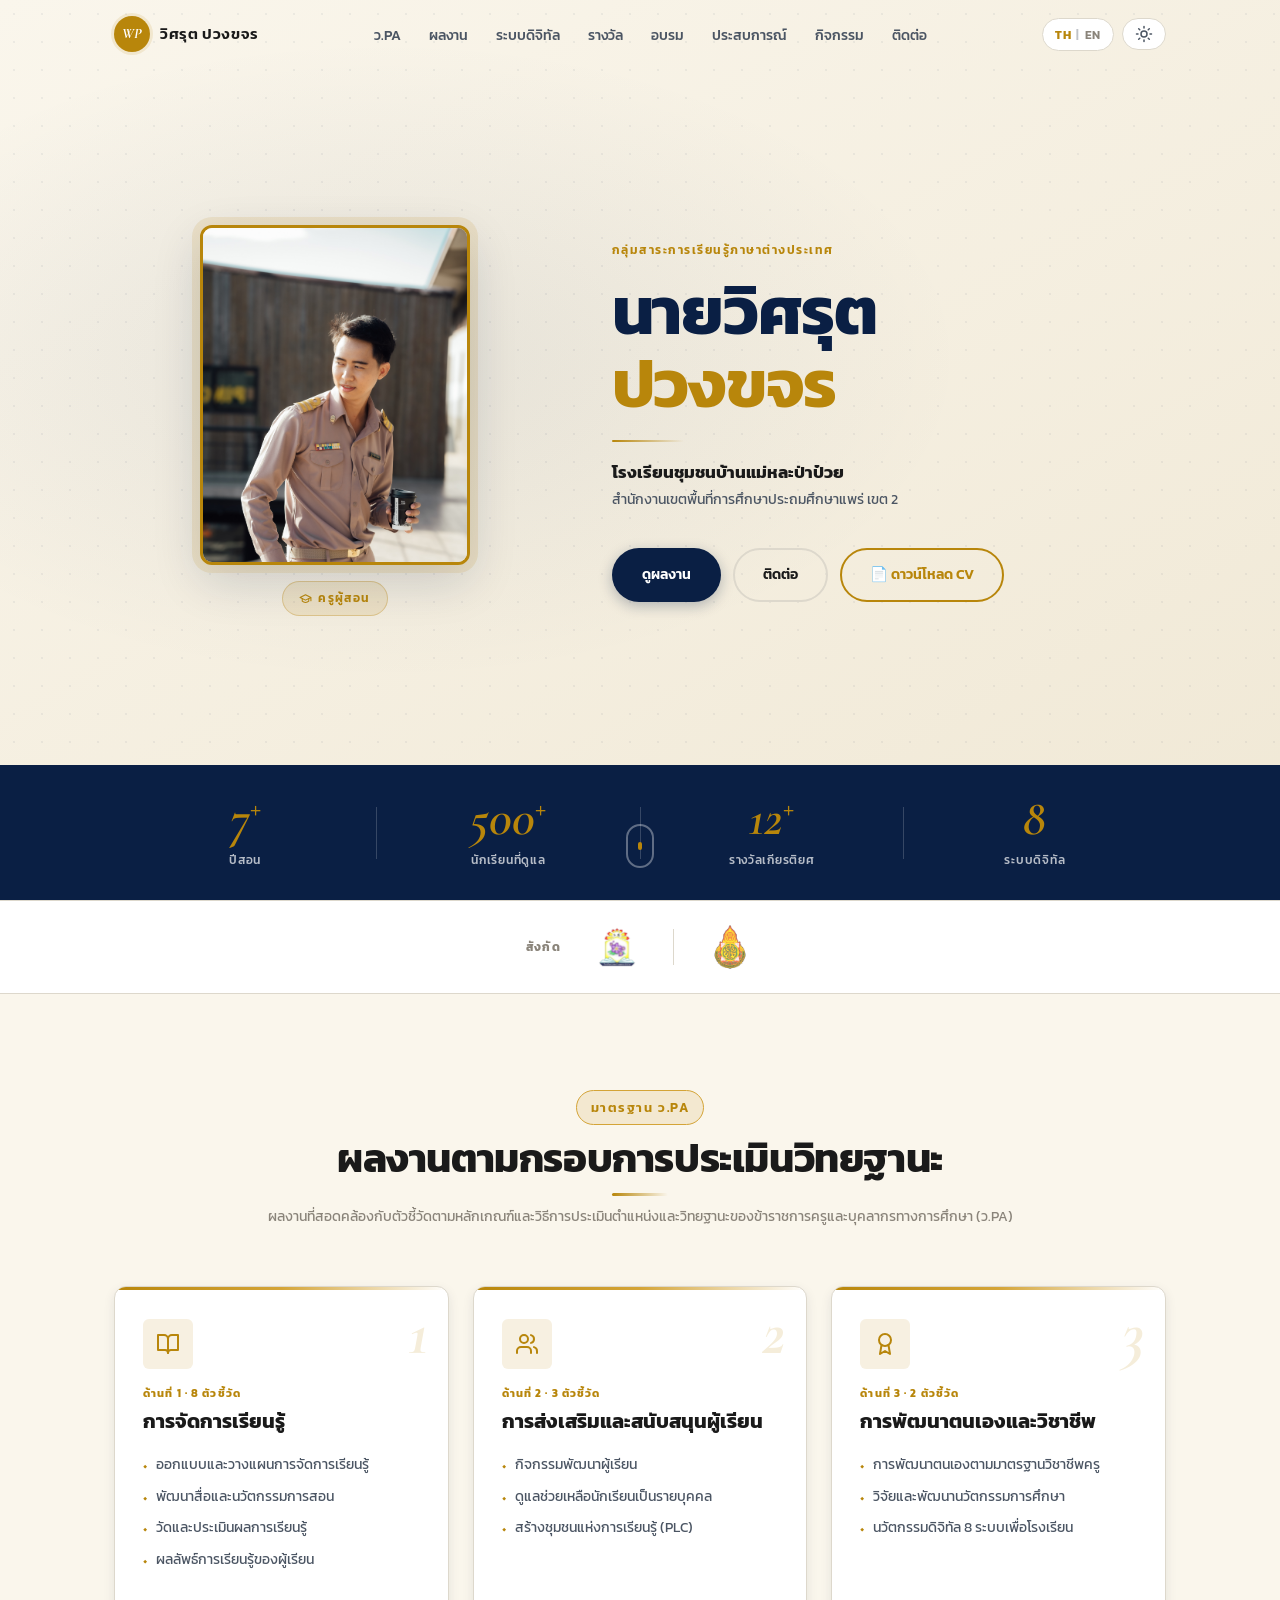
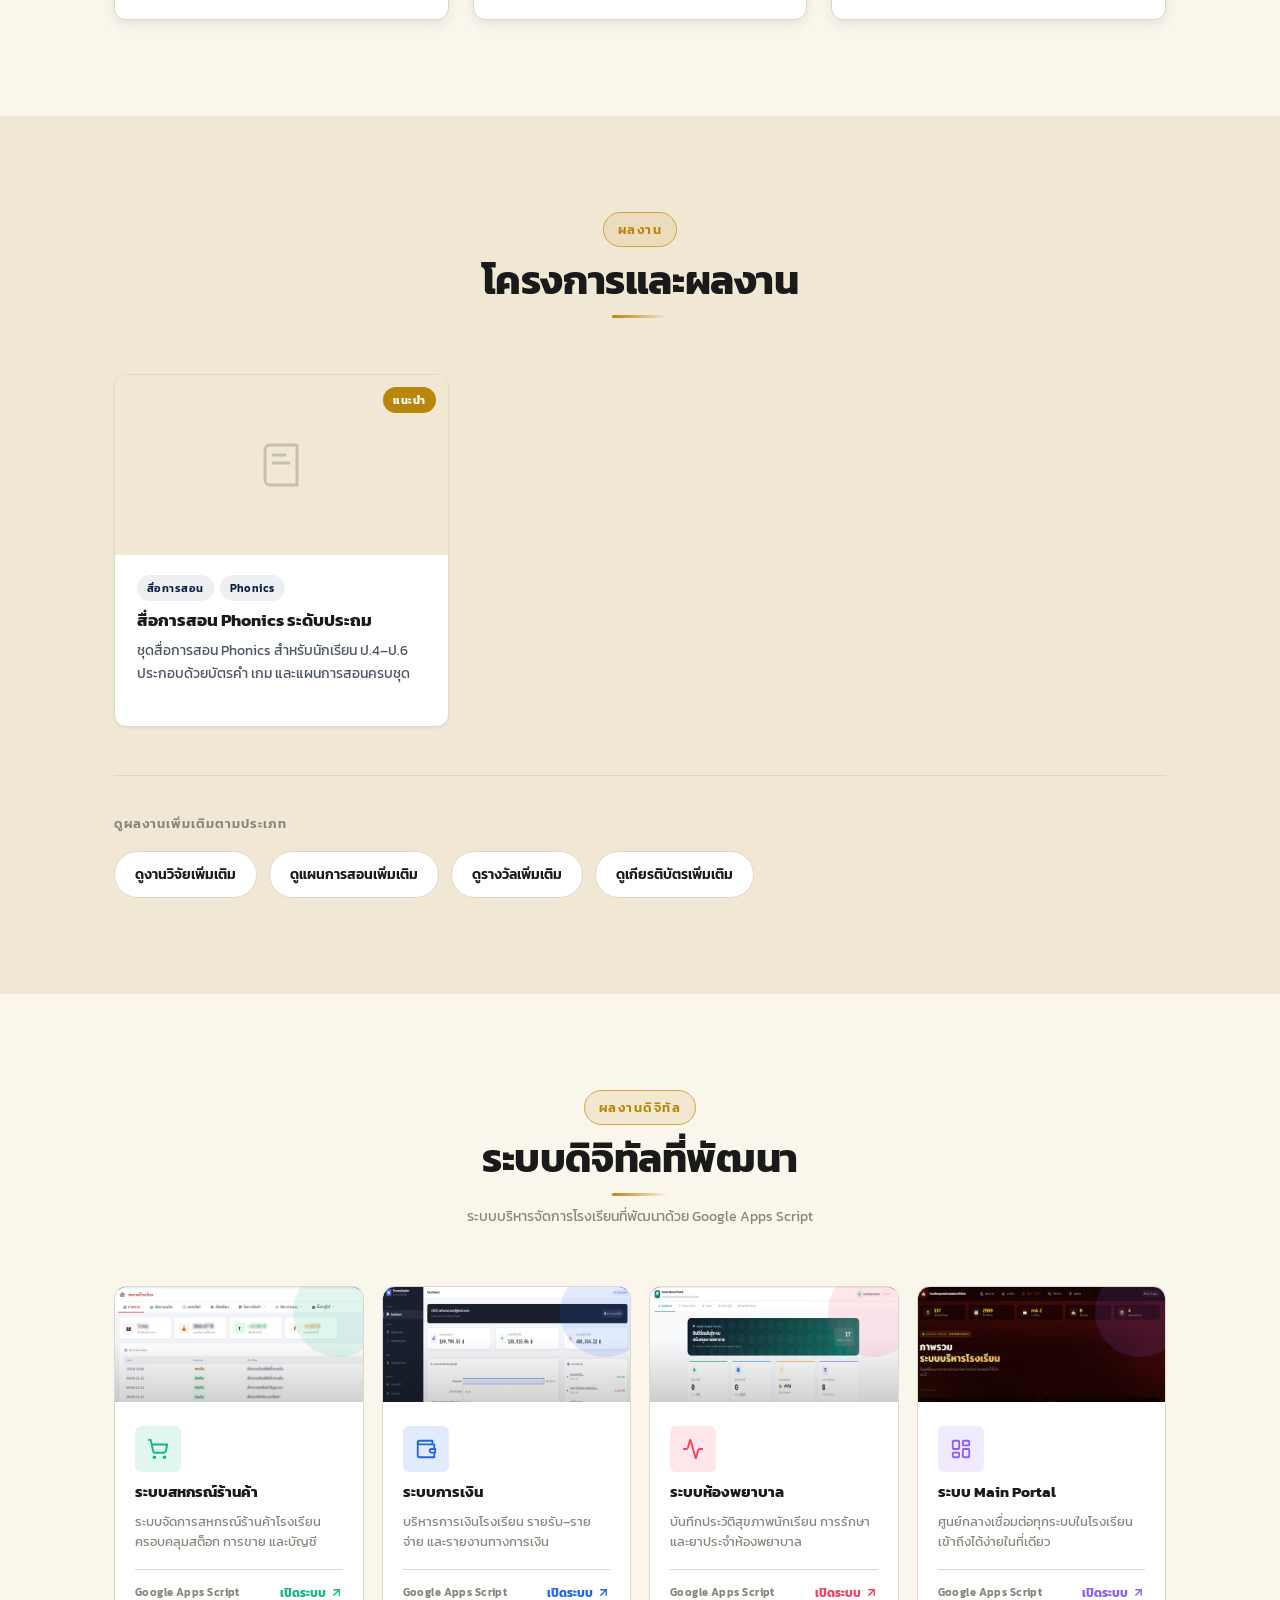
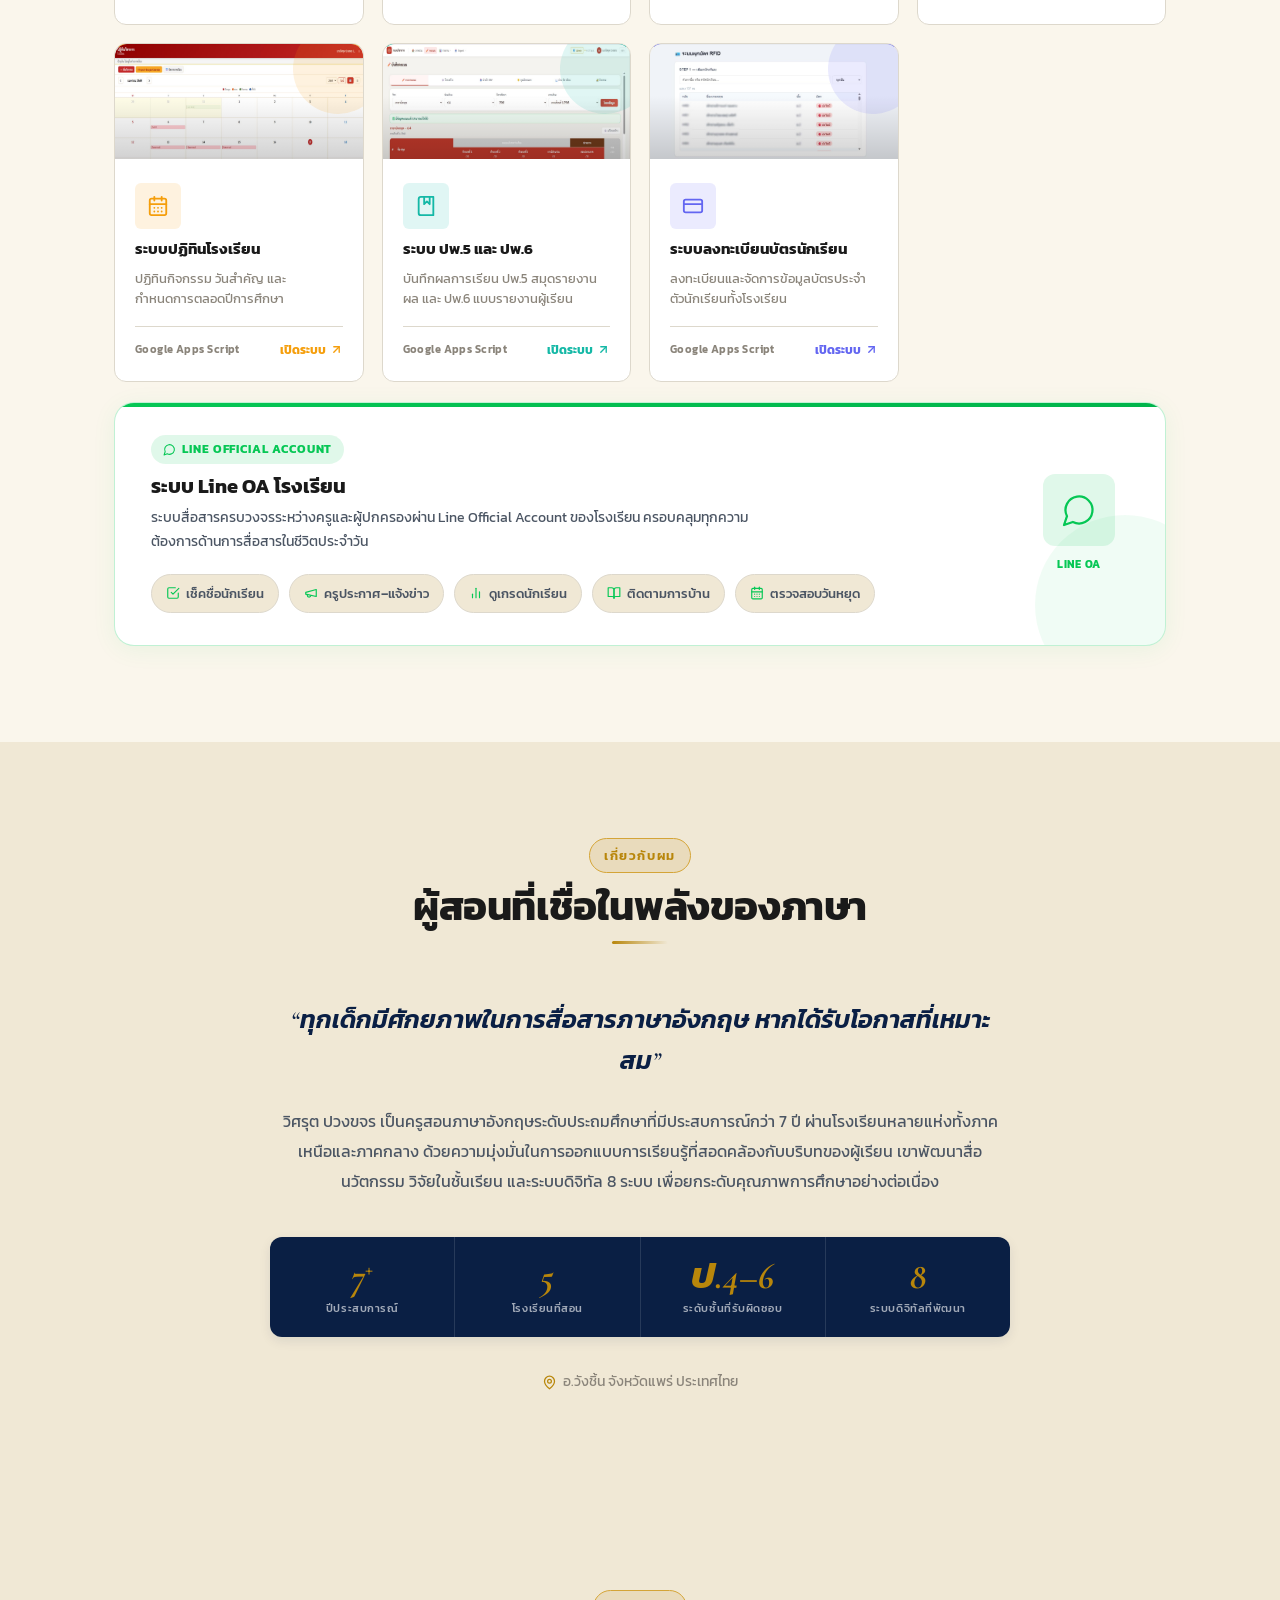
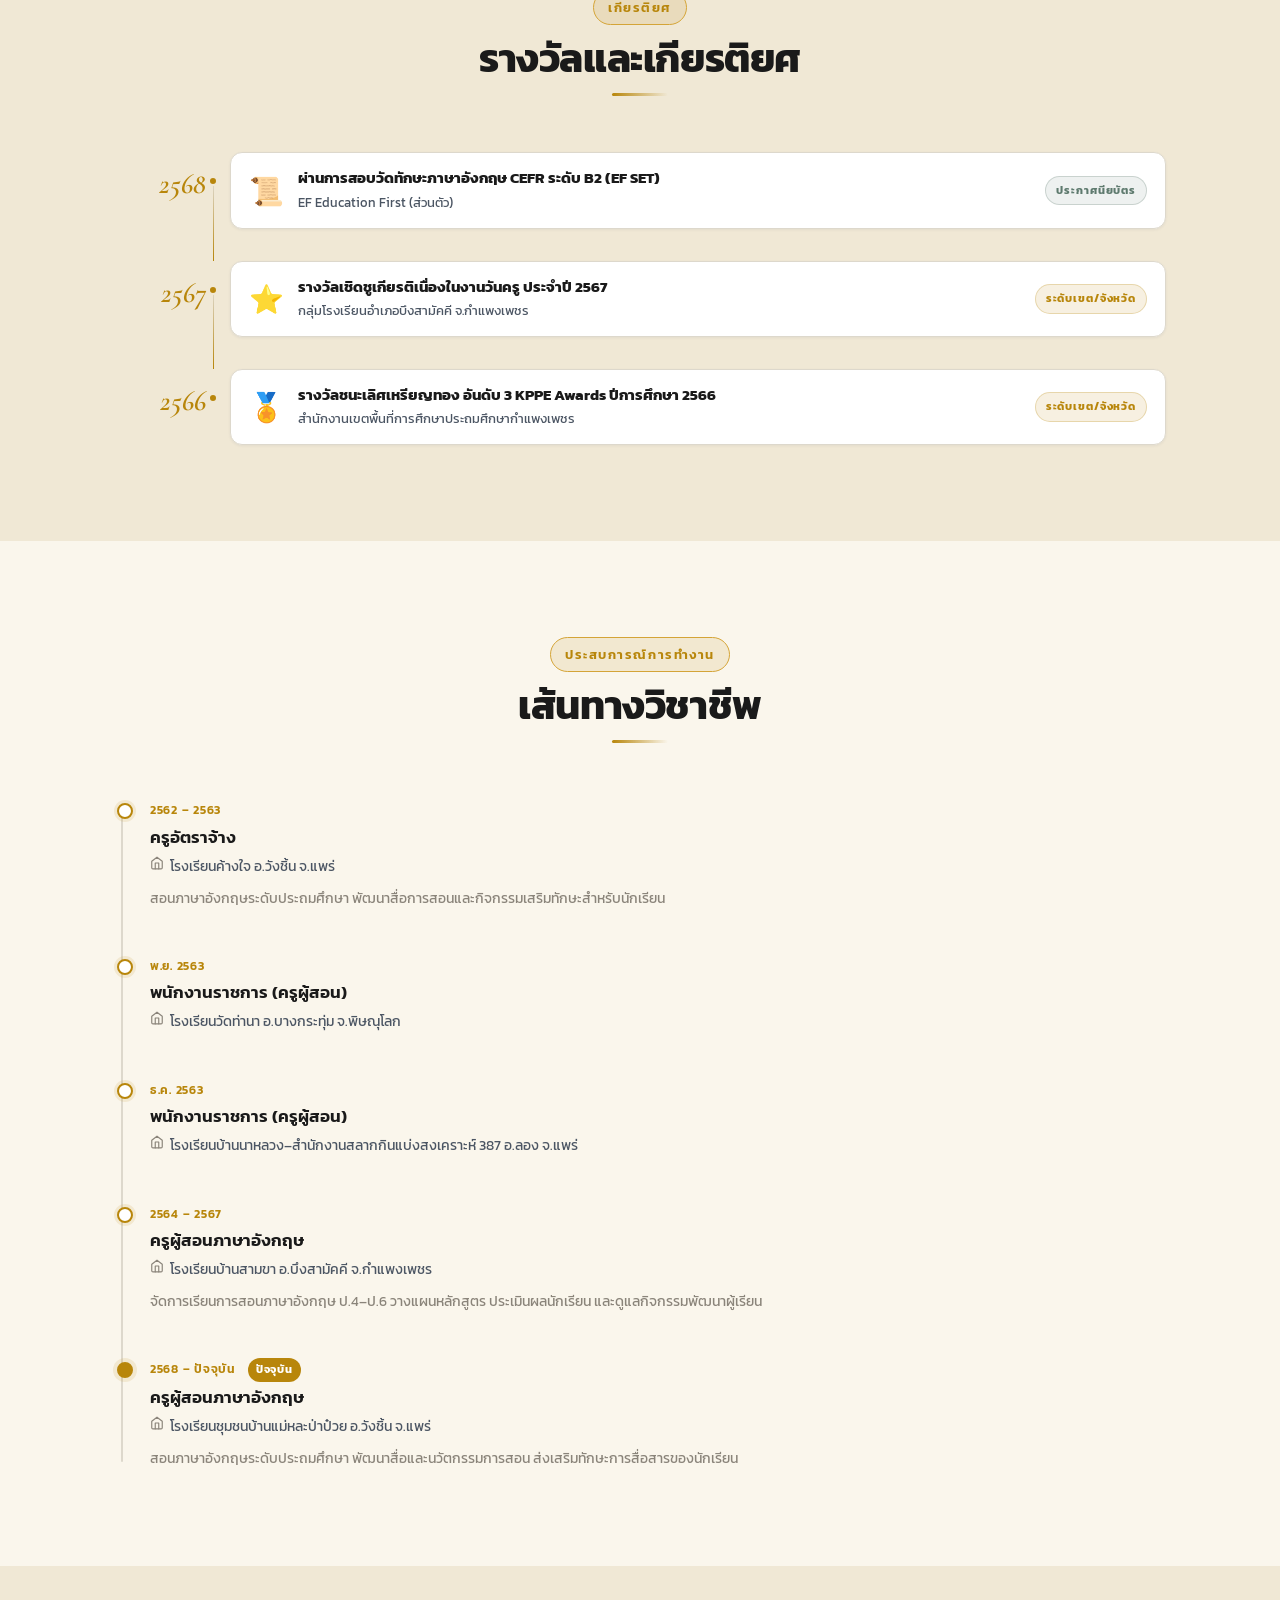
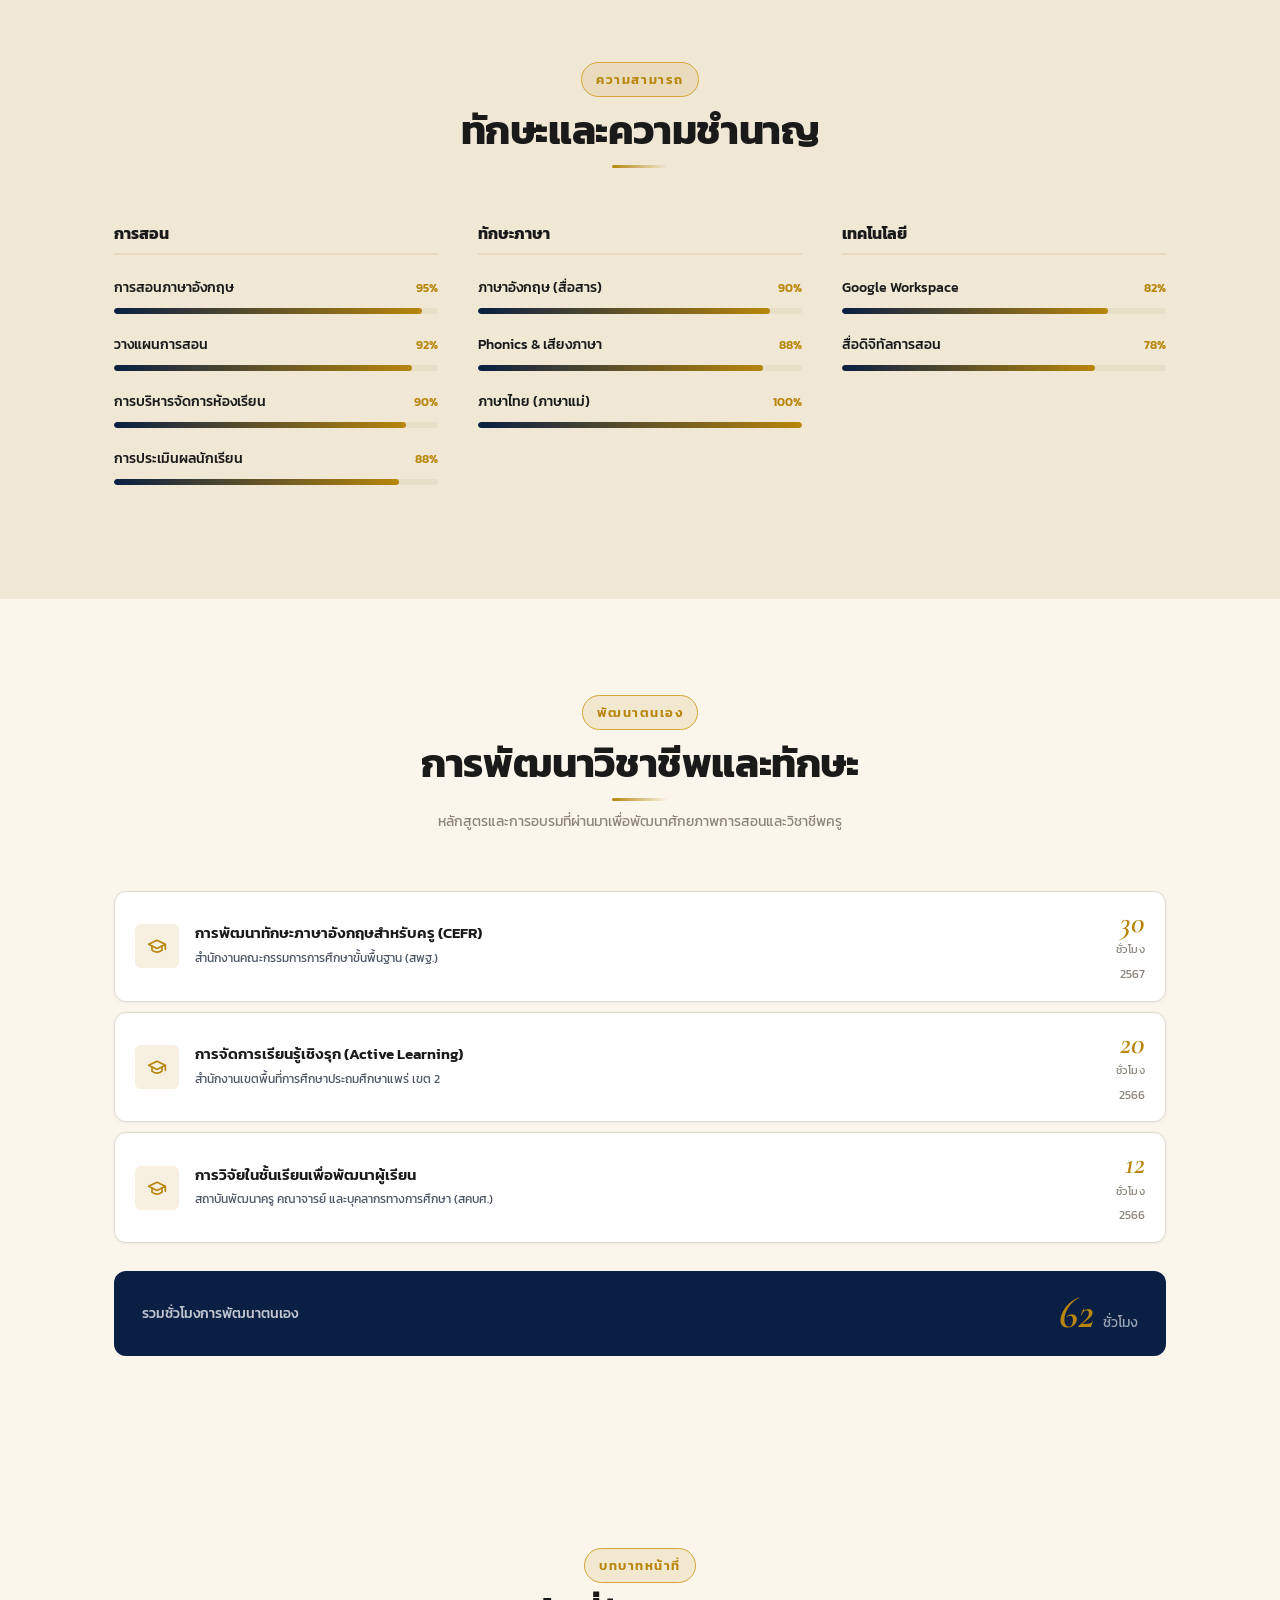
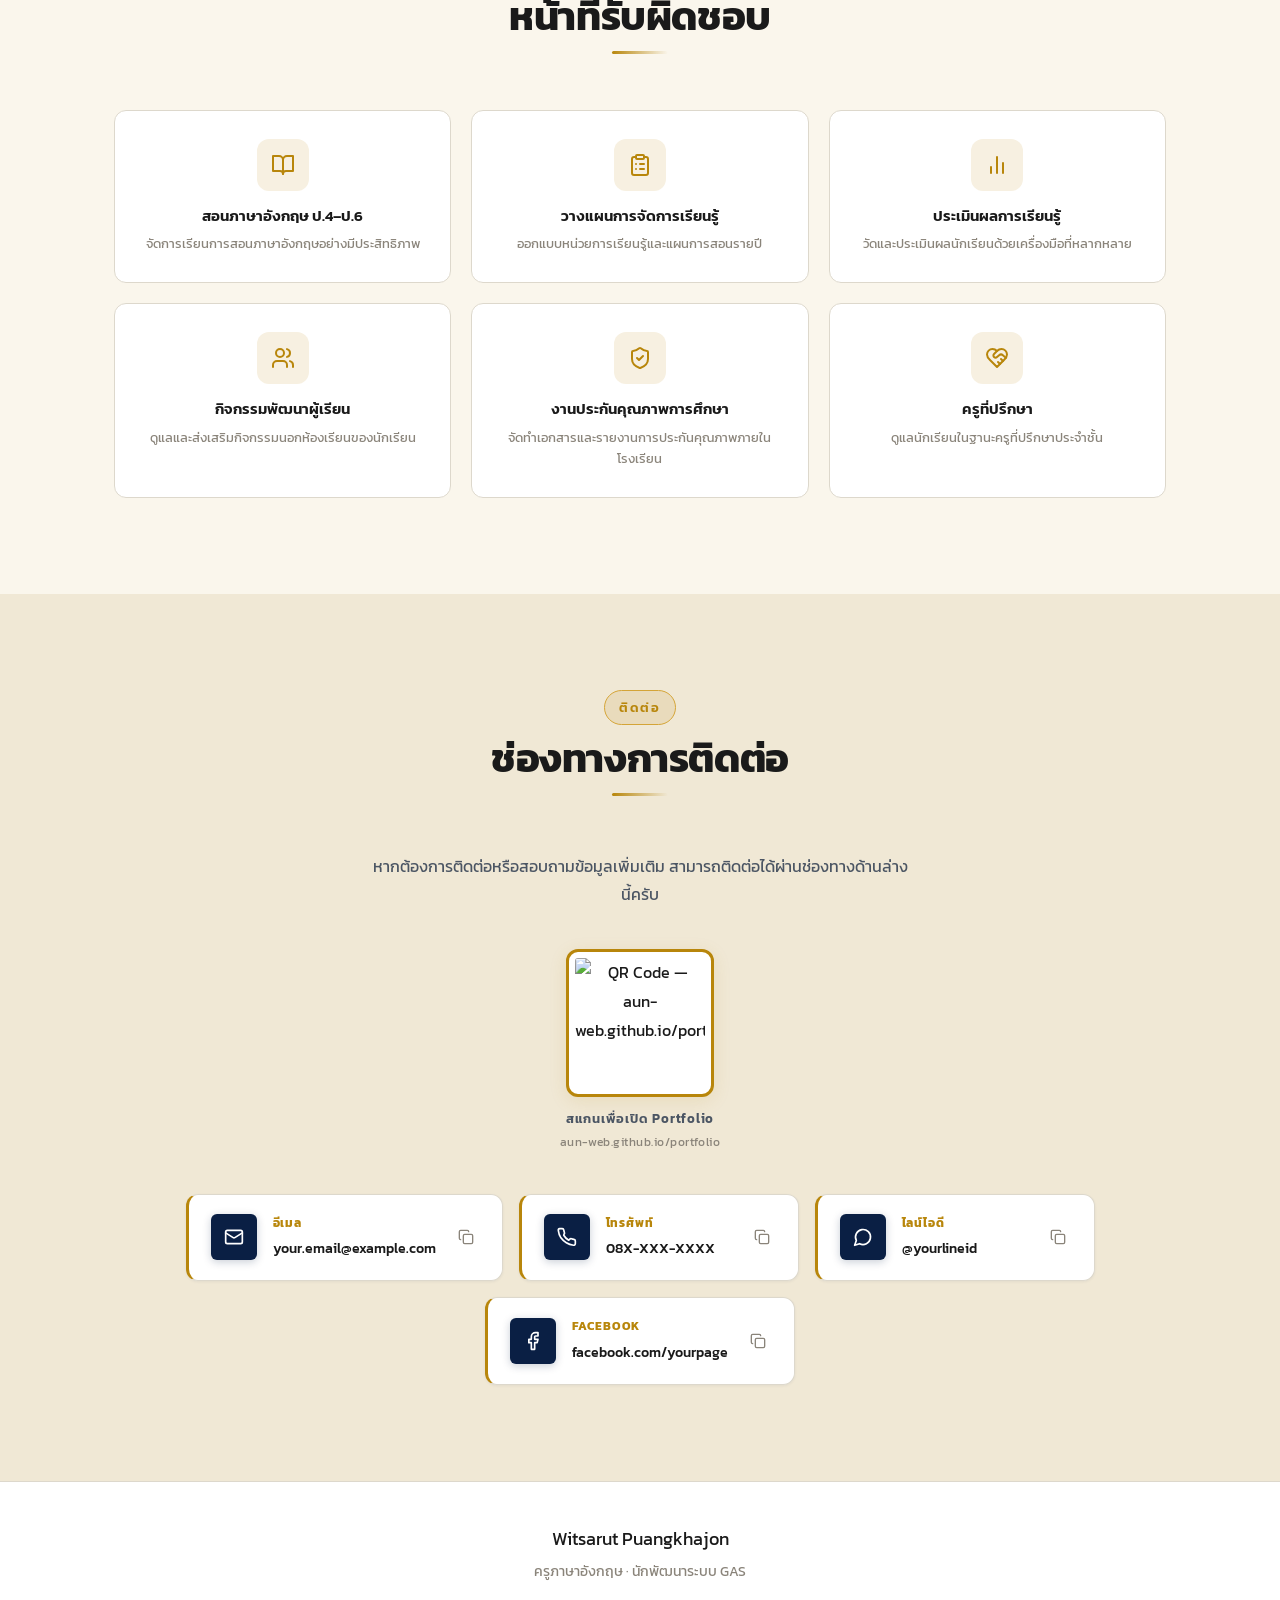
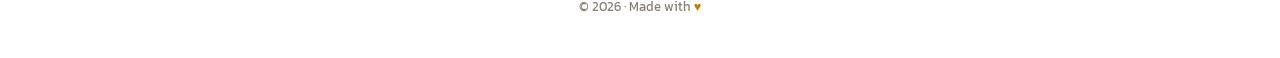
==== commit e6ffe2cb: "Add CV PDF and enable download button in hero Co-Authored-By: Claude Sonnet 4.6 <noreply@anthropic.c" ====
--- a/index.html
+++ b/index.html
@@ -138,10 +138,8 @@
              data-th="ดูผลงาน" data-en="View Portfolio">ดูผลงาน</a>
           <a href="#contact"  class="btn btn-outline"
              data-th="ติดต่อ" data-en="Contact">ติดต่อ</a>
-          <!-- CV button: เปิดใช้เมื่อมีไฟล์ files/cv.pdf พร้อมแล้ว
           <a href="files/cv.pdf" download class="btn btn-outline btn-cv"
              data-th="📄 ดาวน์โหลด CV" data-en="📄 Download CV">📄 ดาวน์โหลด CV</a>
-          -->
         </div>
       </div>
     </div>
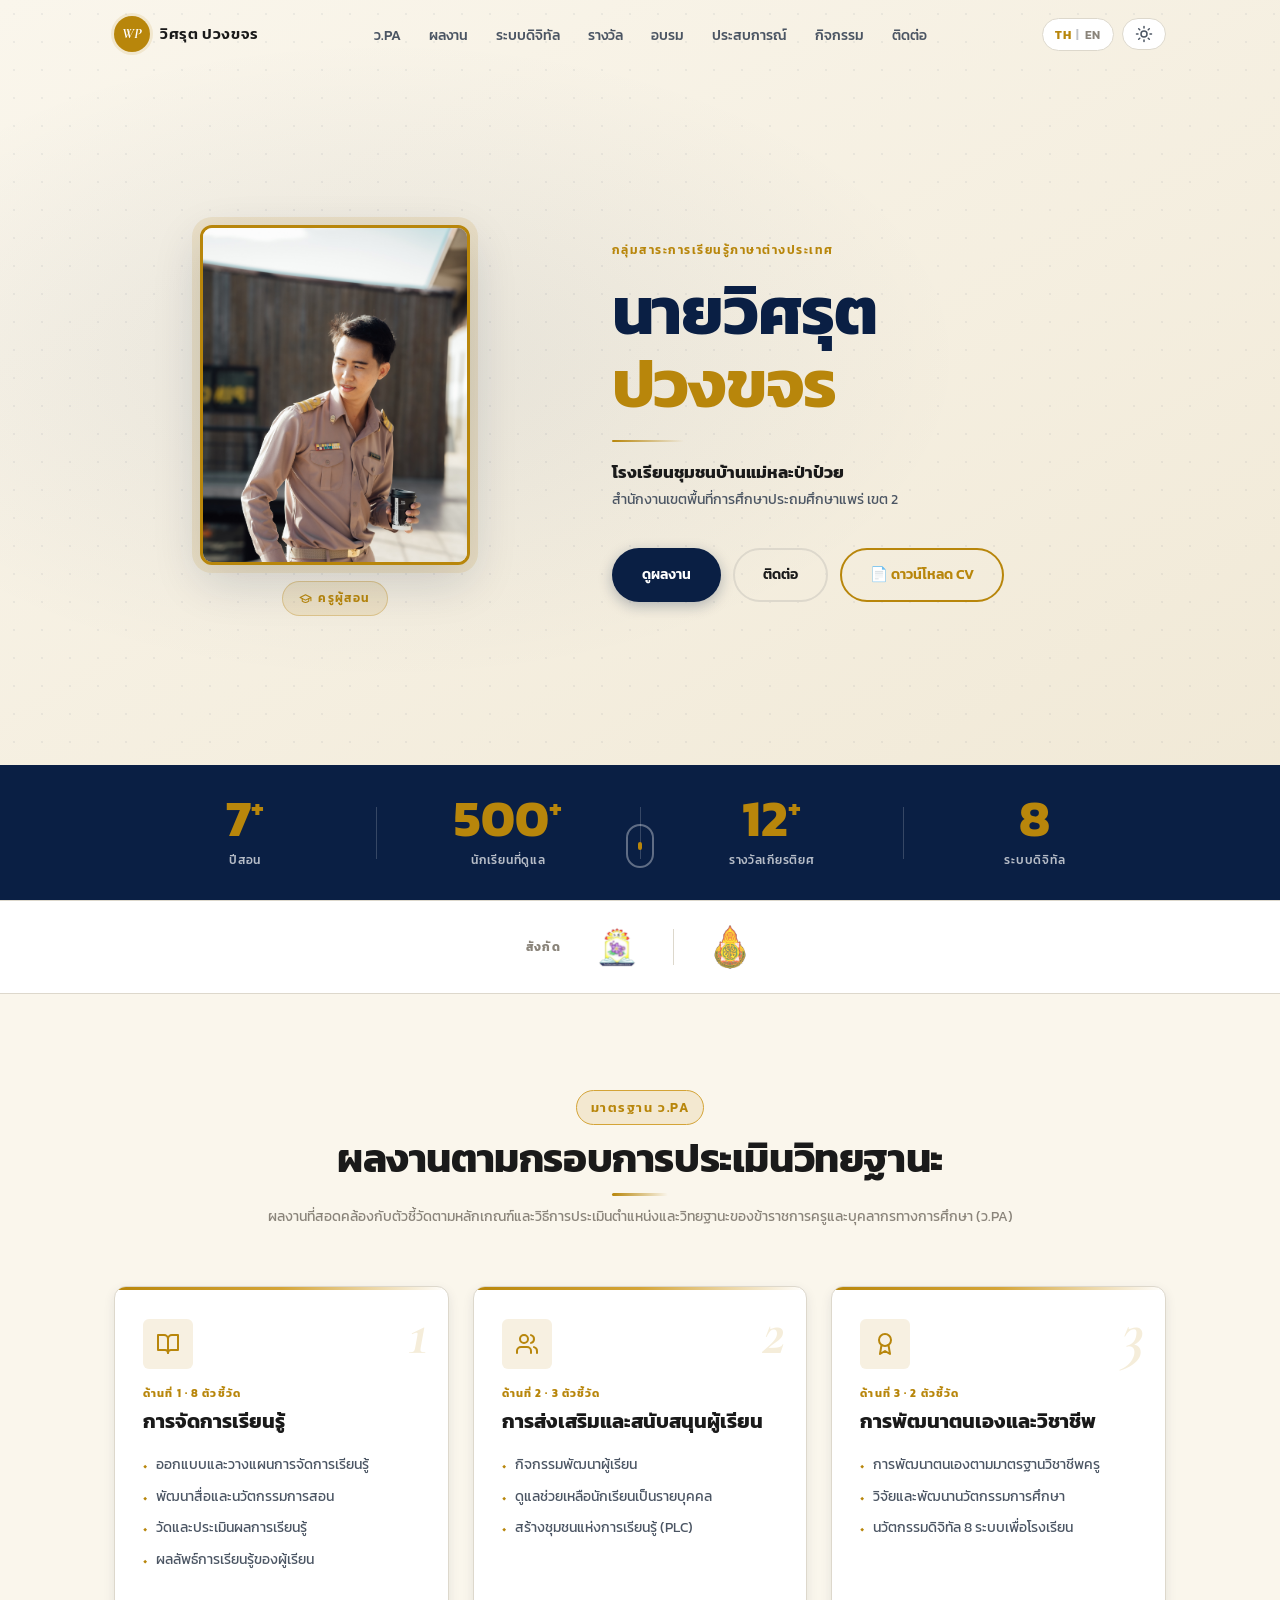
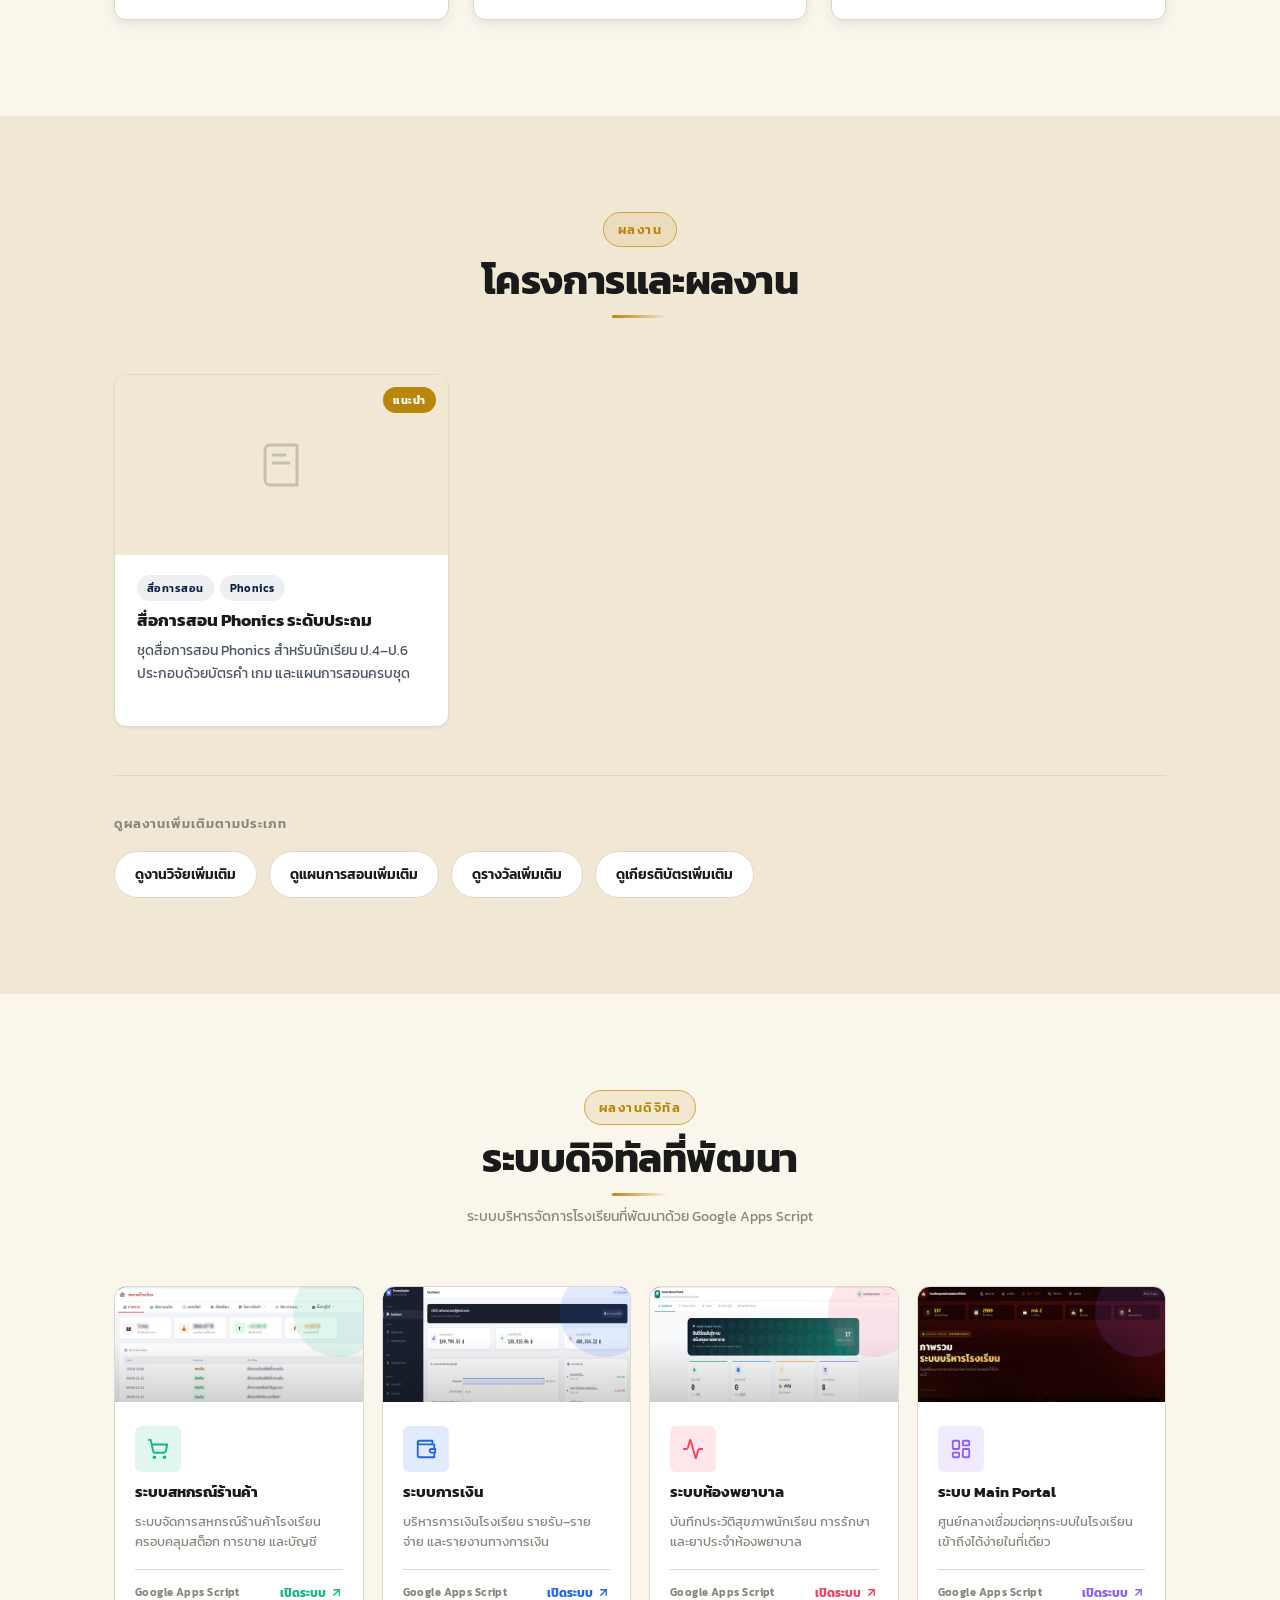
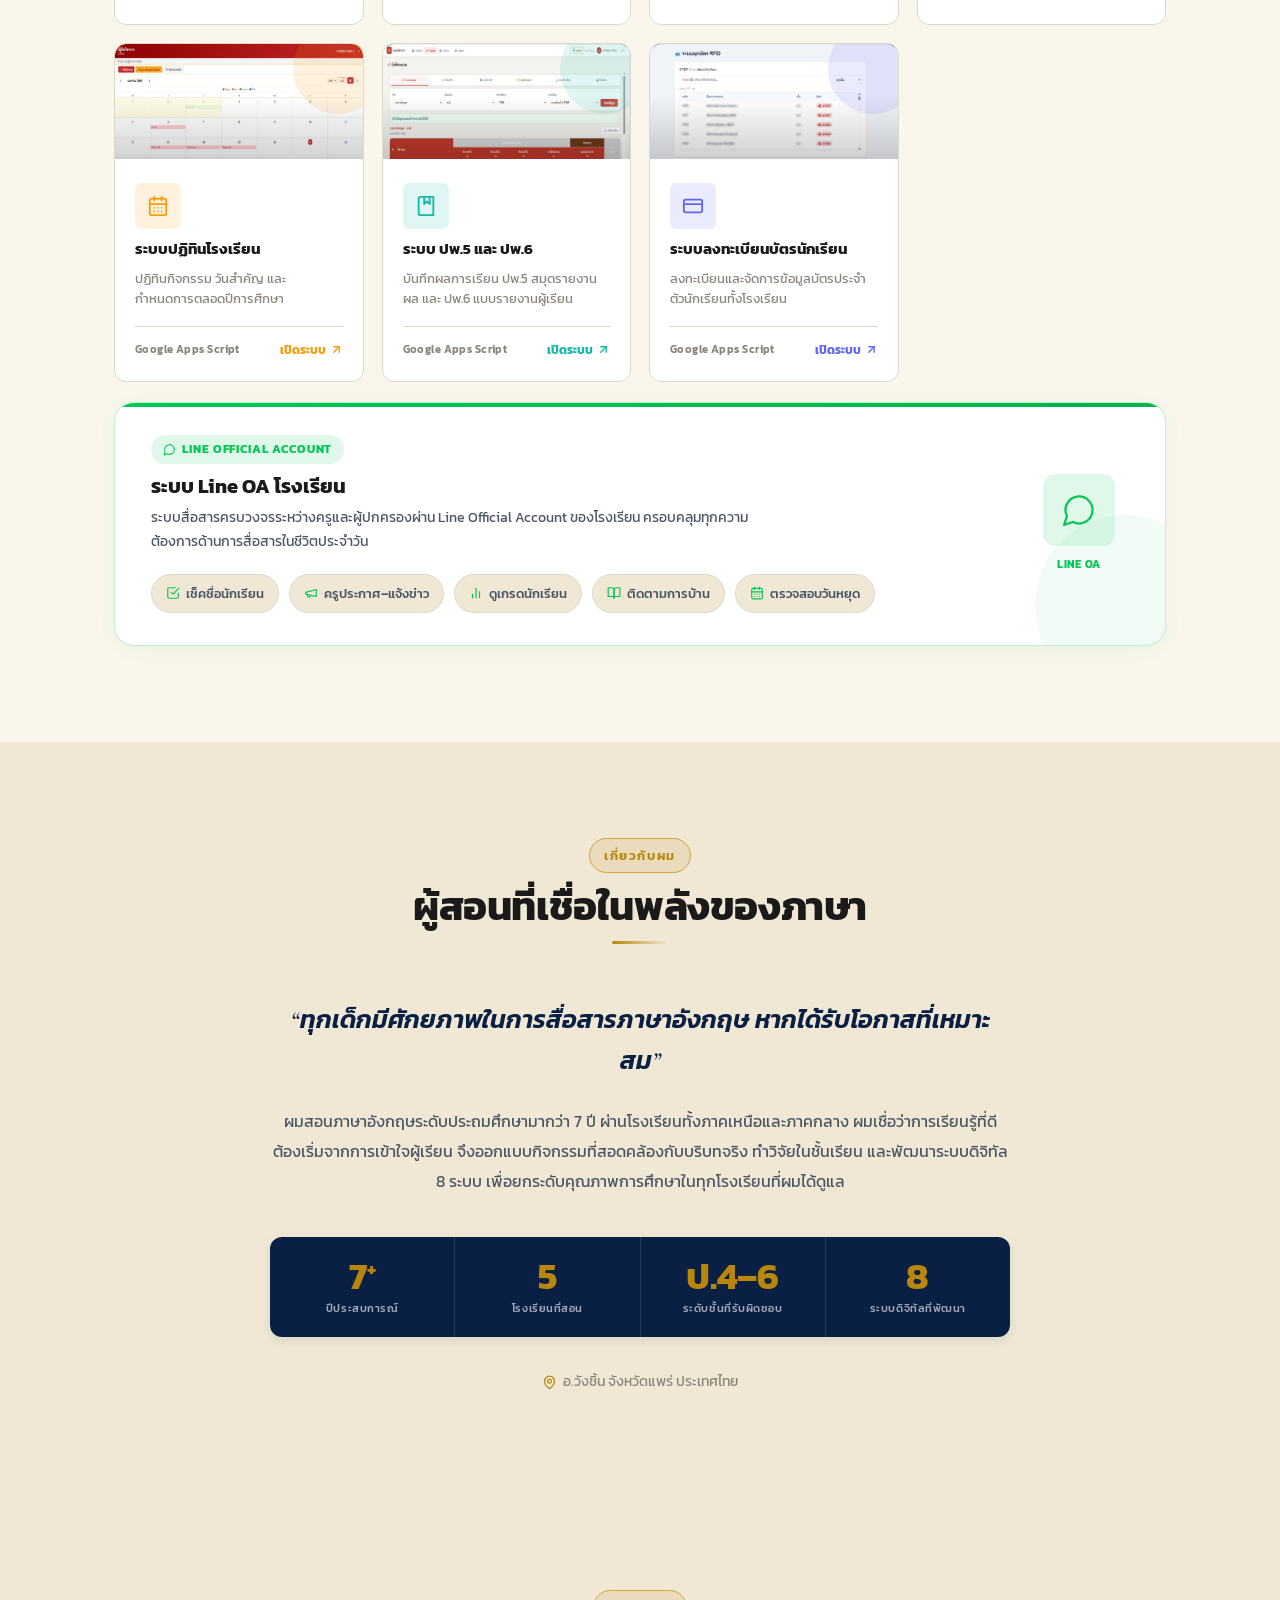
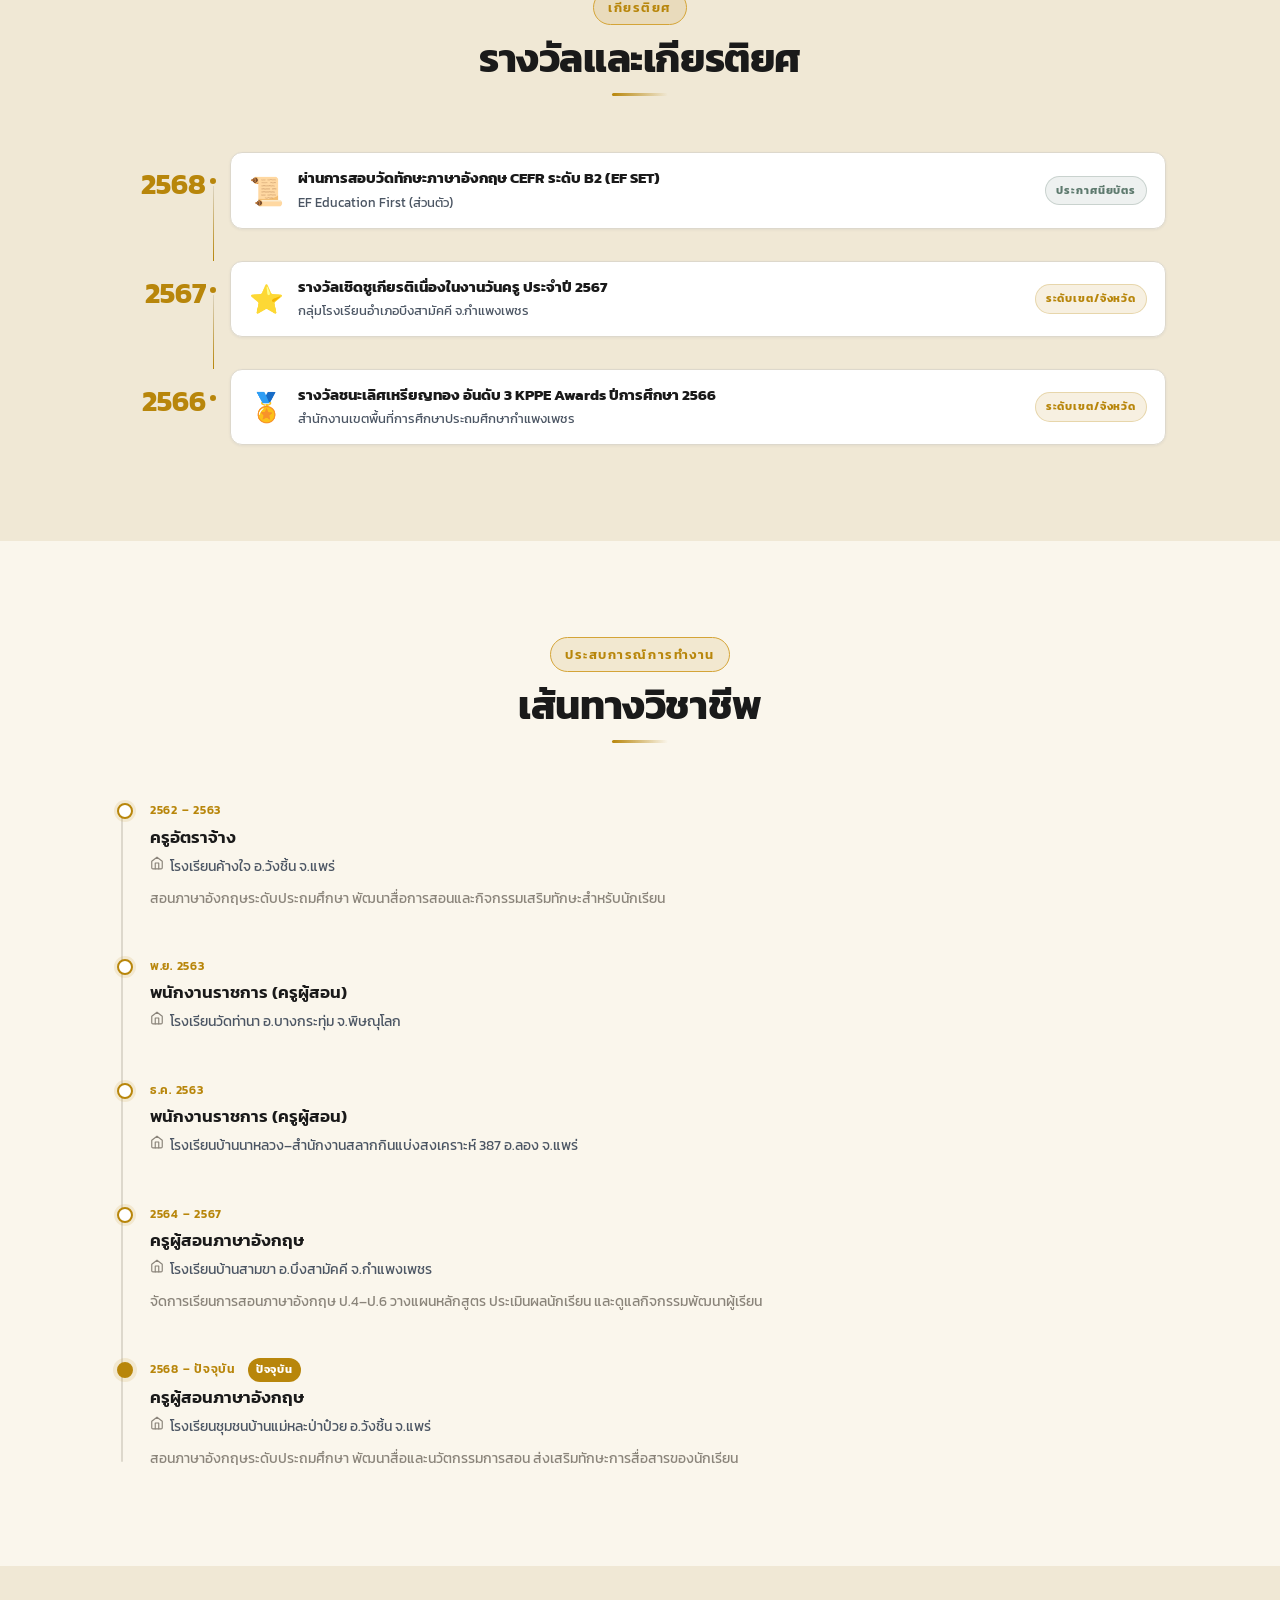
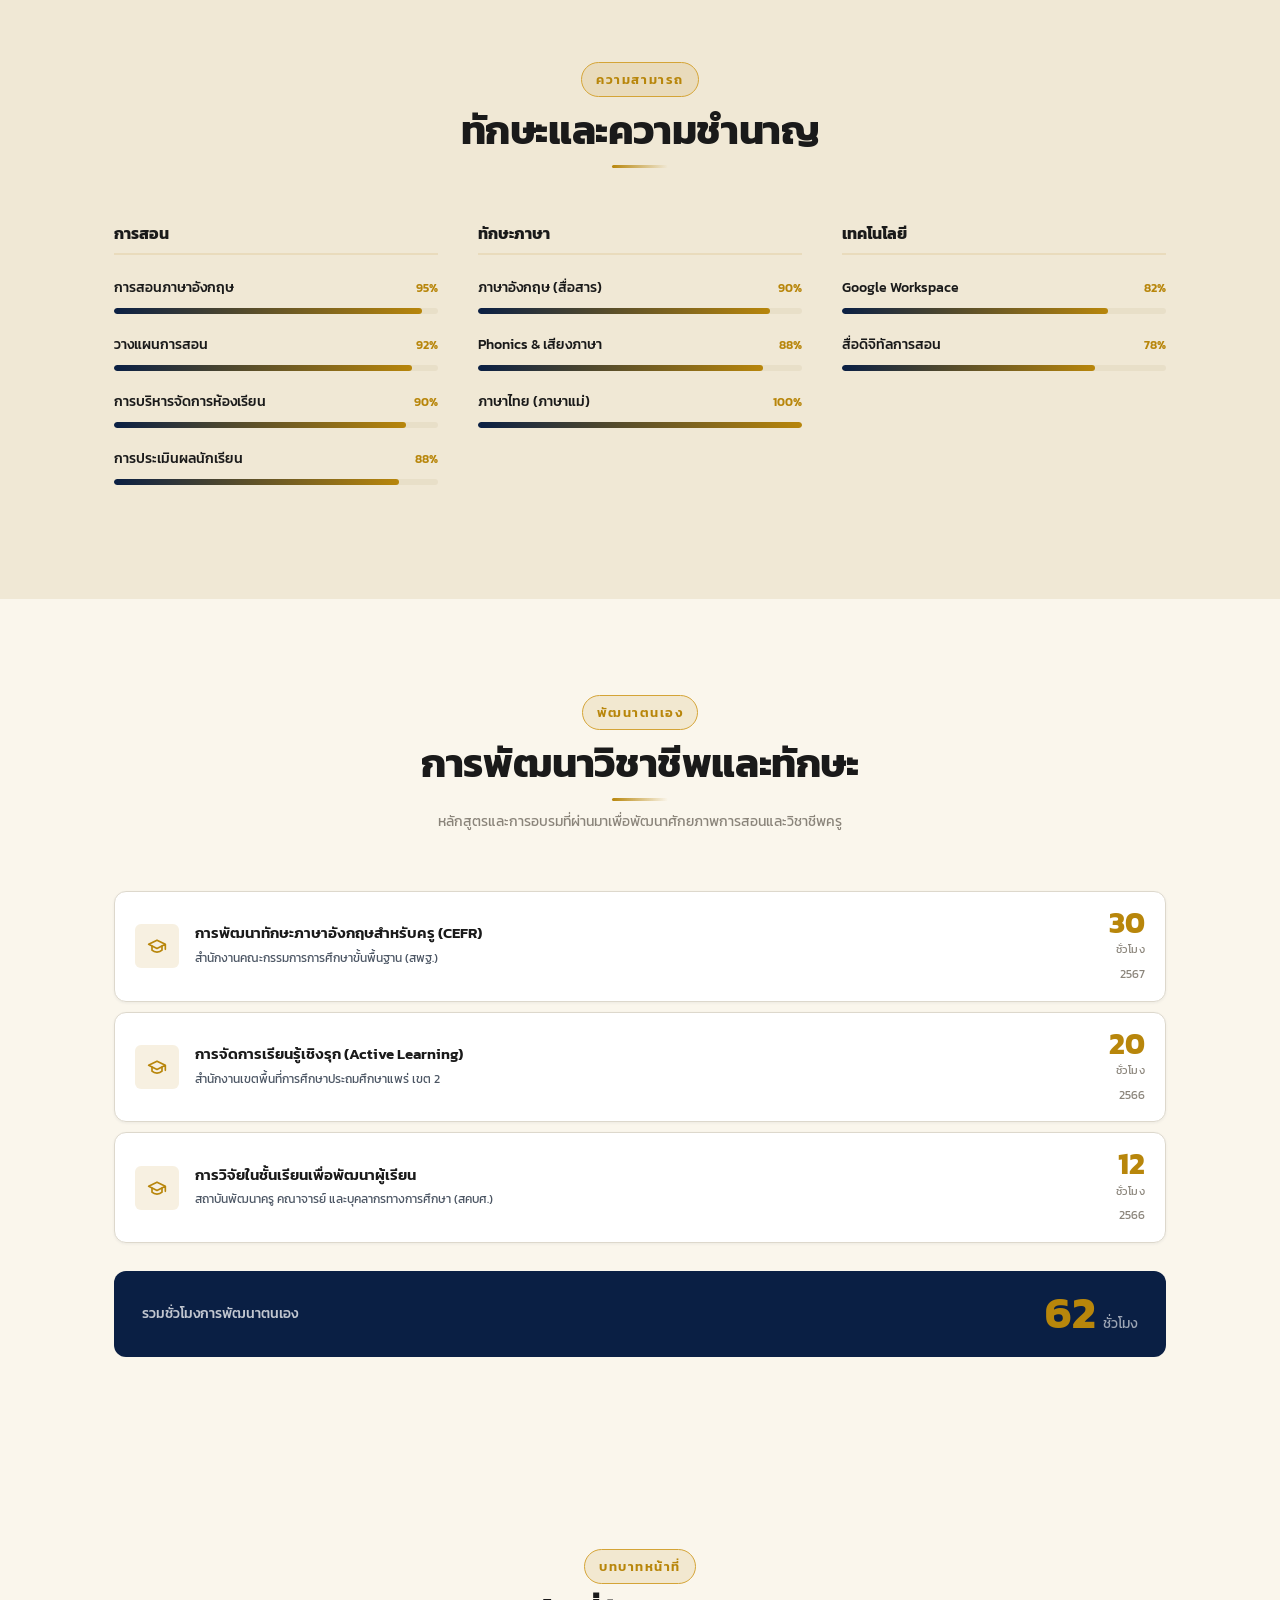
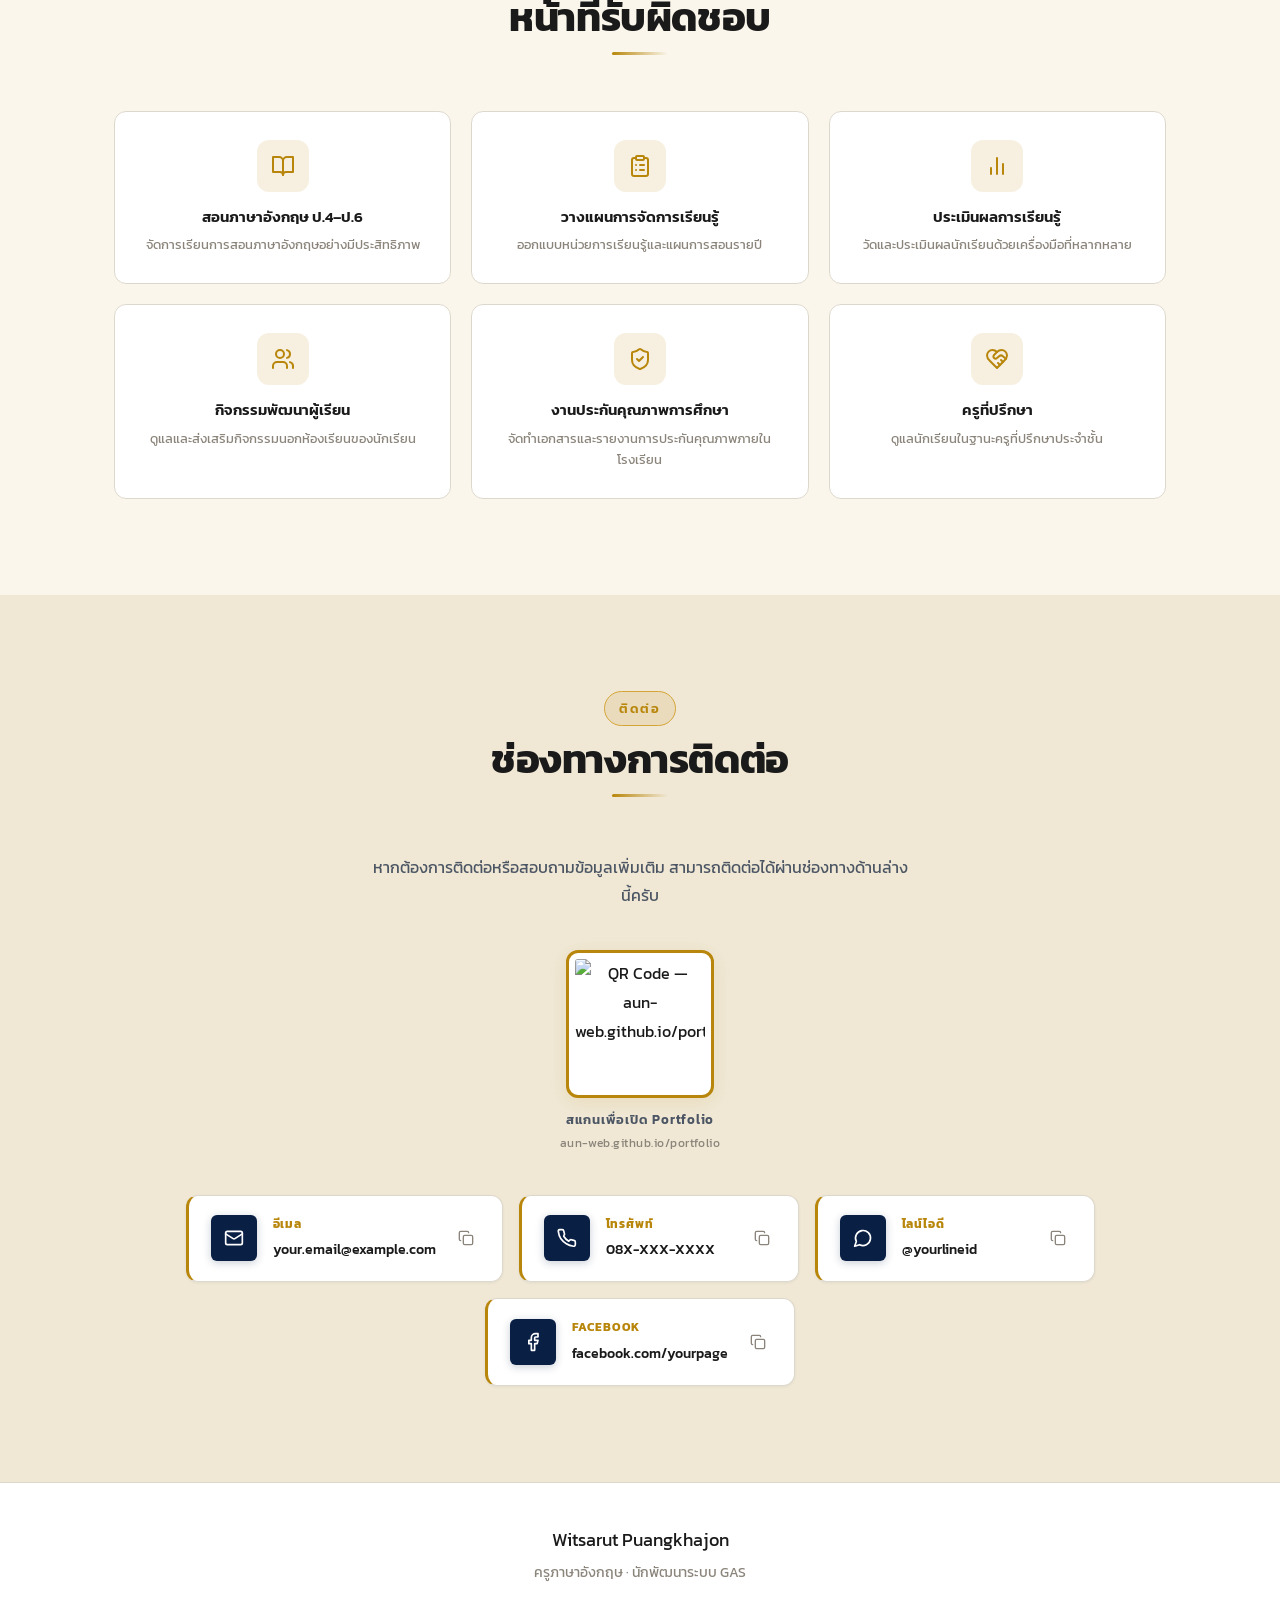
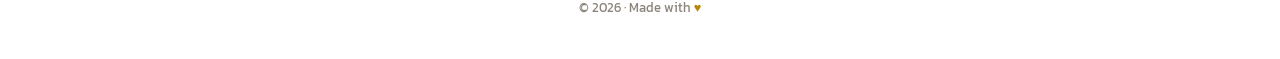
==== commit b5535023: "Rewrite bio to first-person; switch stat box fonts to Kanit - bio-text: เขา → ผม, more personal voic" ====
--- a/index.html
+++ b/index.html
@@ -320,9 +320,9 @@
         </p>
 
         <p class="bio-text"
-           data-th="วิศรุต ปวงขจร เป็นครูสอนภาษาอังกฤษระดับประถมศึกษาที่มีประสบการณ์กว่า 7 ปี ผ่านโรงเรียนหลายแห่งทั้งภาคเหนือและภาคกลาง ด้วยความมุ่งมั่นในการออกแบบการเรียนรู้ที่สอดคล้องกับบริบทของผู้เรียน เขาพัฒนาสื่อนวัตกรรม วิจัยในชั้นเรียน และระบบดิจิทัล 8 ระบบ เพื่อยกระดับคุณภาพการศึกษาอย่างต่อเนื่อง"
-           data-en="Witsarut Puangkhajon is a dedicated Primary English Teacher with over 7 years of experience across schools in Northern and Central Thailand. He designs context-responsive learning for Grades 4–6, conducts classroom action research, and has built 8 school digital systems to continuously raise educational quality.">
-          วิศรุต ปวงขจร เป็นครูสอนภาษาอังกฤษระดับประถมศึกษาที่มีประสบการณ์กว่า 7 ปี ผ่านโรงเรียนหลายแห่งทั้งภาคเหนือและภาคกลาง ด้วยความมุ่งมั่นในการออกแบบการเรียนรู้ที่สอดคล้องกับบริบทของผู้เรียน เขาพัฒนาสื่อนวัตกรรม วิจัยในชั้นเรียน และระบบดิจิทัล 8 ระบบ เพื่อยกระดับคุณภาพการศึกษาอย่างต่อเนื่อง
+           data-th="ผมสอนภาษาอังกฤษระดับประถมศึกษามากว่า 7 ปี ผ่านโรงเรียนทั้งภาคเหนือและภาคกลาง ผมเชื่อว่าการเรียนรู้ที่ดีต้องเริ่มจากการเข้าใจผู้เรียน จึงออกแบบกิจกรรมที่สอดคล้องกับบริบทจริง ทำวิจัยในชั้นเรียน และพัฒนาระบบดิจิทัล 8 ระบบ เพื่อยกระดับคุณภาพการศึกษาในทุกโรงเรียนที่ผมได้ดูแล"
+           data-en="I've been teaching primary English for over 7 years across schools in Northern and Central Thailand. I believe great learning starts with truly understanding the learner — so I design context-responsive lessons, conduct classroom action research, and have built 8 digital systems to raise the quality of education at every school I've been part of.">
+          ผมสอนภาษาอังกฤษระดับประถมศึกษามากว่า 7 ปี ผ่านโรงเรียนทั้งภาคเหนือและภาคกลาง ผมเชื่อว่าการเรียนรู้ที่ดีต้องเริ่มจากการเข้าใจผู้เรียน จึงออกแบบกิจกรรมที่สอดคล้องกับบริบทจริง ทำวิจัยในชั้นเรียน และพัฒนาระบบดิจิทัล 8 ระบบ เพื่อยกระดับคุณภาพการศึกษาในทุกโรงเรียนที่ผมได้ดูแล
         </p>
 
         <!-- Stats row: navy bar with gold serif numbers -->
--- a/css/layout.css
+++ b/css/layout.css
@@ -334,10 +334,9 @@
 }
 
 .kpi-num {
-  font-family: var(--font-serif);
-  font-size: clamp(2.2rem, 4vw, 3.4rem);
-  font-weight: 600;
-  font-style: italic;
+  font-family: var(--font-head);
+  font-size: clamp(2.2rem, 4vw, 3.2rem);
+  font-weight: 700;
   color: var(--gold);
   line-height: 1;
 }
@@ -473,10 +472,9 @@
 [data-theme="dark"] .about-stat { border-right-color: var(--border); }
 
 .about-stat-num {
-  font-family: var(--font-serif);
+  font-family: var(--font-head);
   font-size: clamp(1.7rem, 3vw, 2.3rem);
   font-weight: 700;
-  font-style: italic;
   color: var(--gold);
   line-height: 1;
 }
--- a/css/components.css
+++ b/css/components.css
@@ -450,10 +450,9 @@
 }
 
 .award-year-num {
-  font-family: var(--font-serif);
+  font-family: var(--font-head);
   font-size: 1.8rem;
-  font-weight: 600;
-  font-style: italic;
+  font-weight: 700;
   color: var(--gold);
   line-height: 1;
 }
@@ -690,10 +689,9 @@
 }
 
 .training-hours {
-  font-family: var(--font-serif);
+  font-family: var(--font-head);
   font-size: 1.9rem;
-  font-weight: 600;
-  font-style: italic;
+  font-weight: 700;
   color: var(--gold);
   line-height: 1;
 }
@@ -739,10 +737,9 @@
 }
 
 .training-total-num {
-  font-family: var(--font-serif);
+  font-family: var(--font-head);
   font-size: 2.8rem;
-  font-weight: 600;
-  font-style: italic;
+  font-weight: 700;
   color: var(--gold);
   line-height: 1;
 }
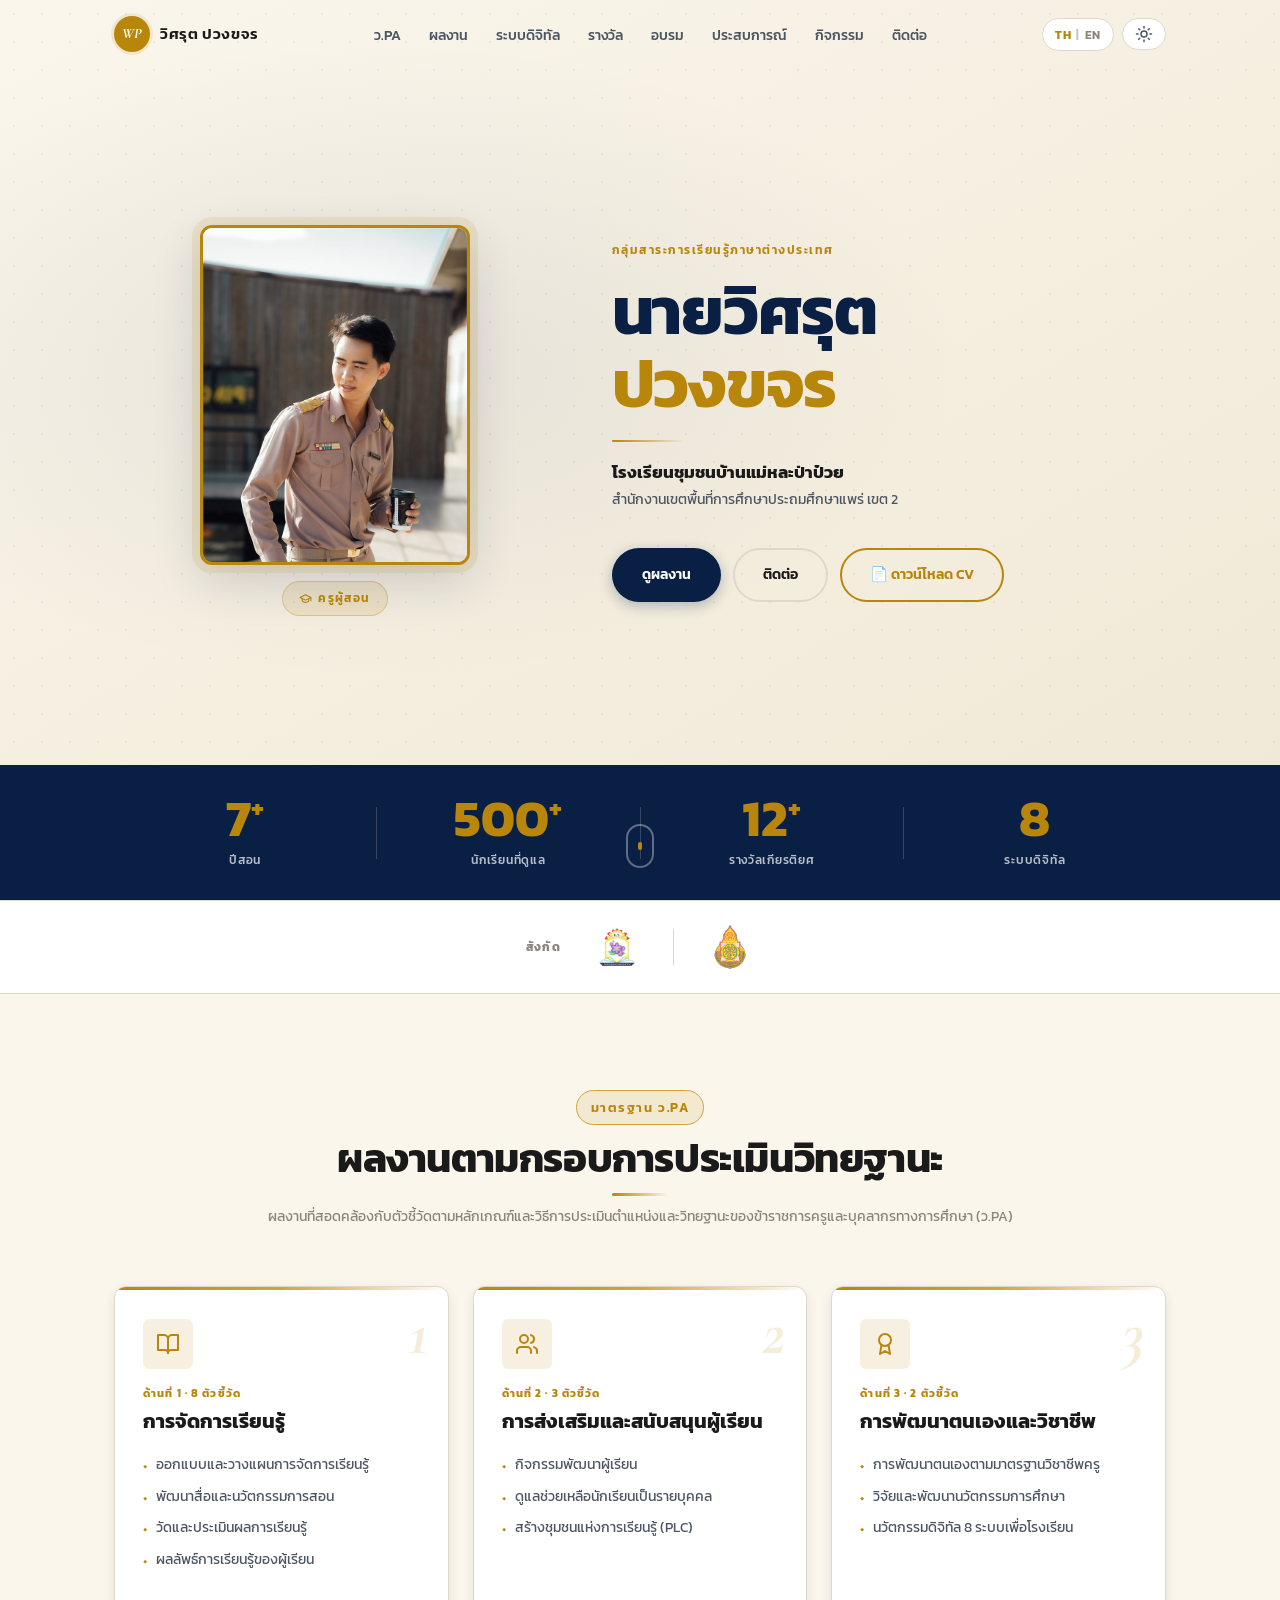
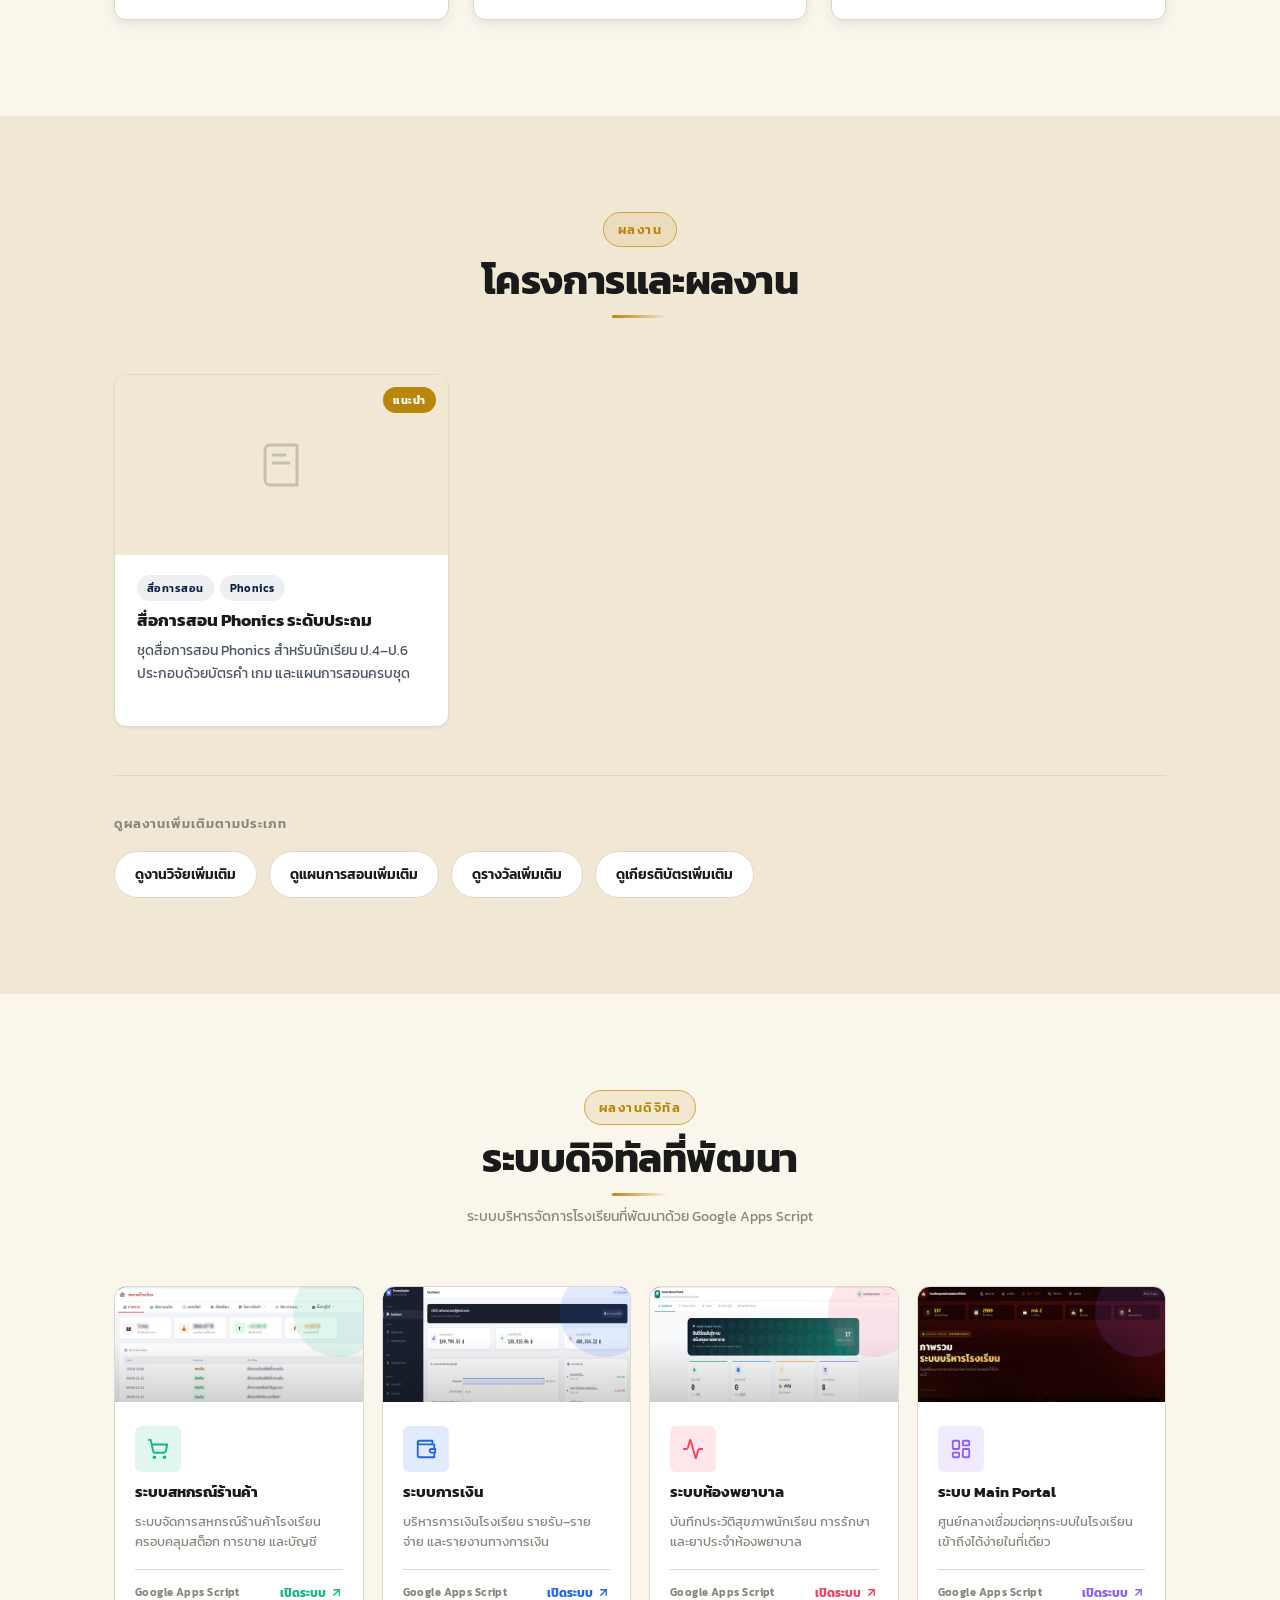
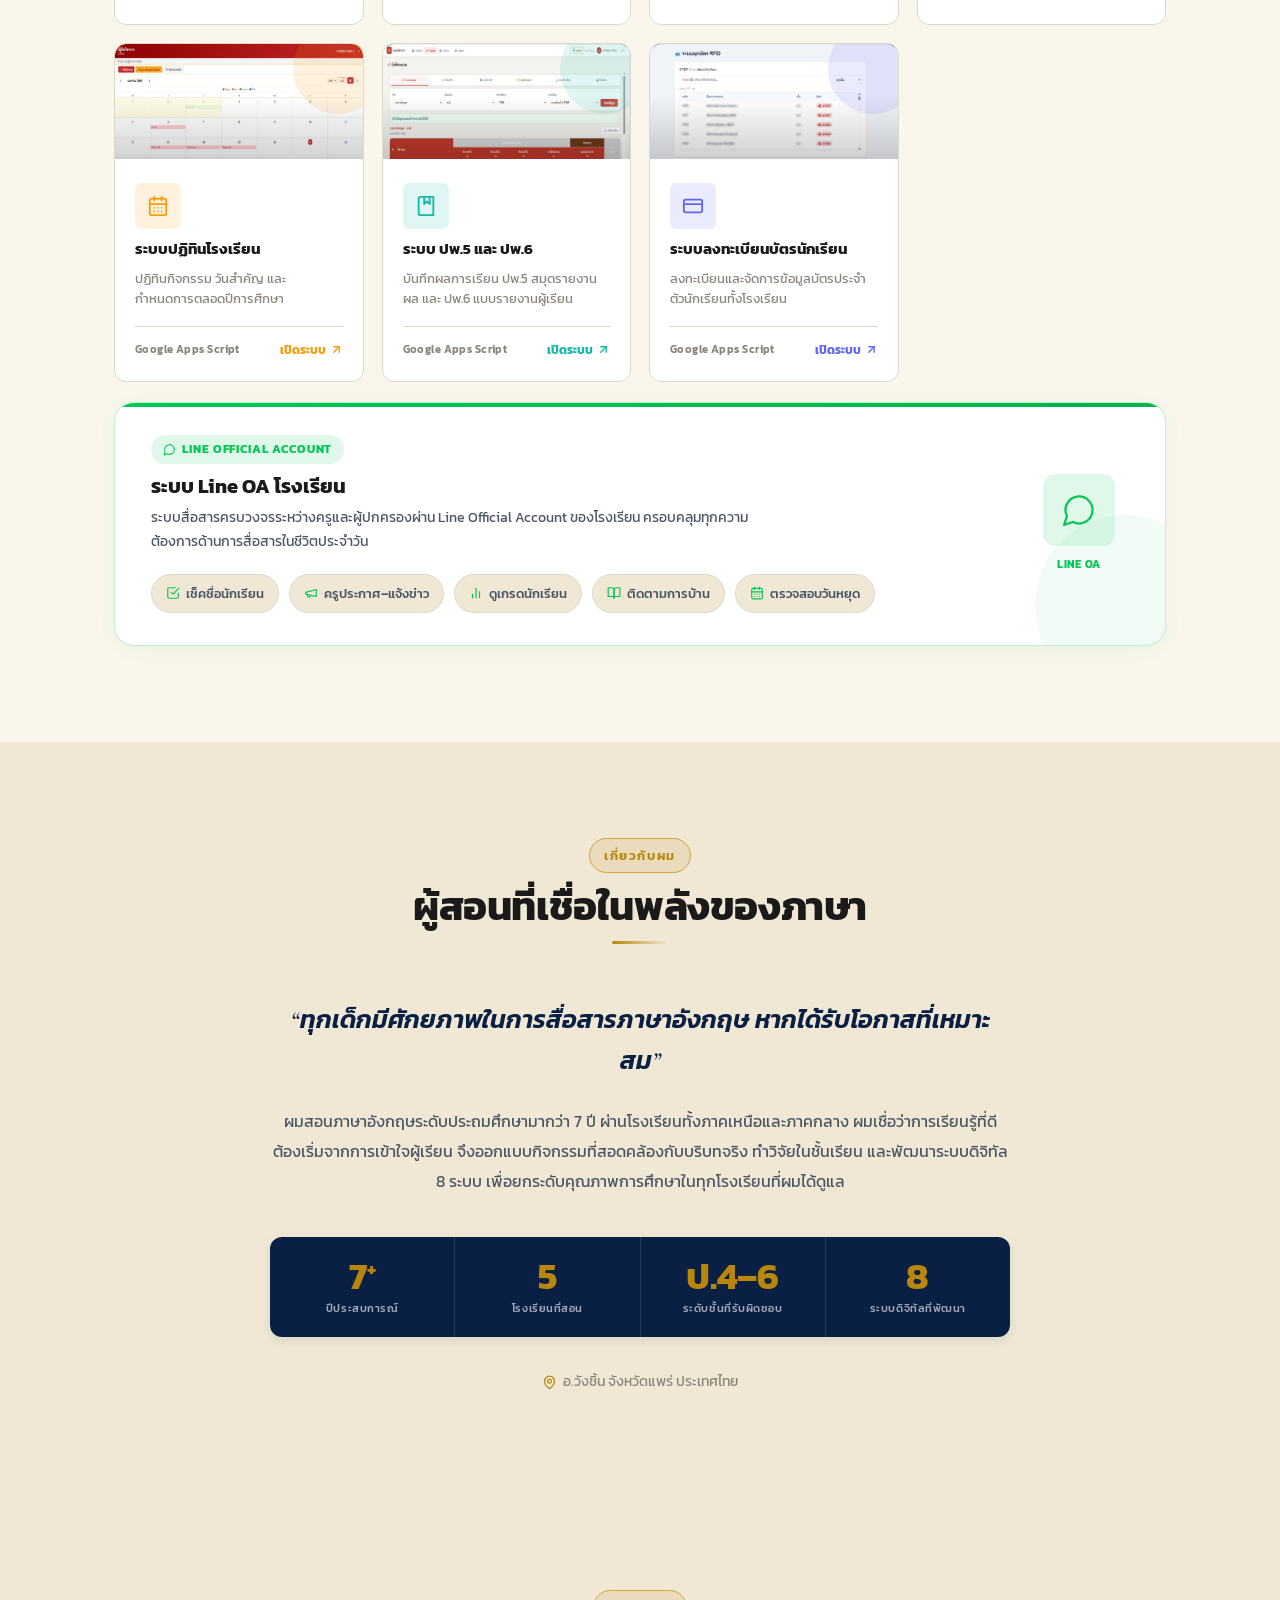
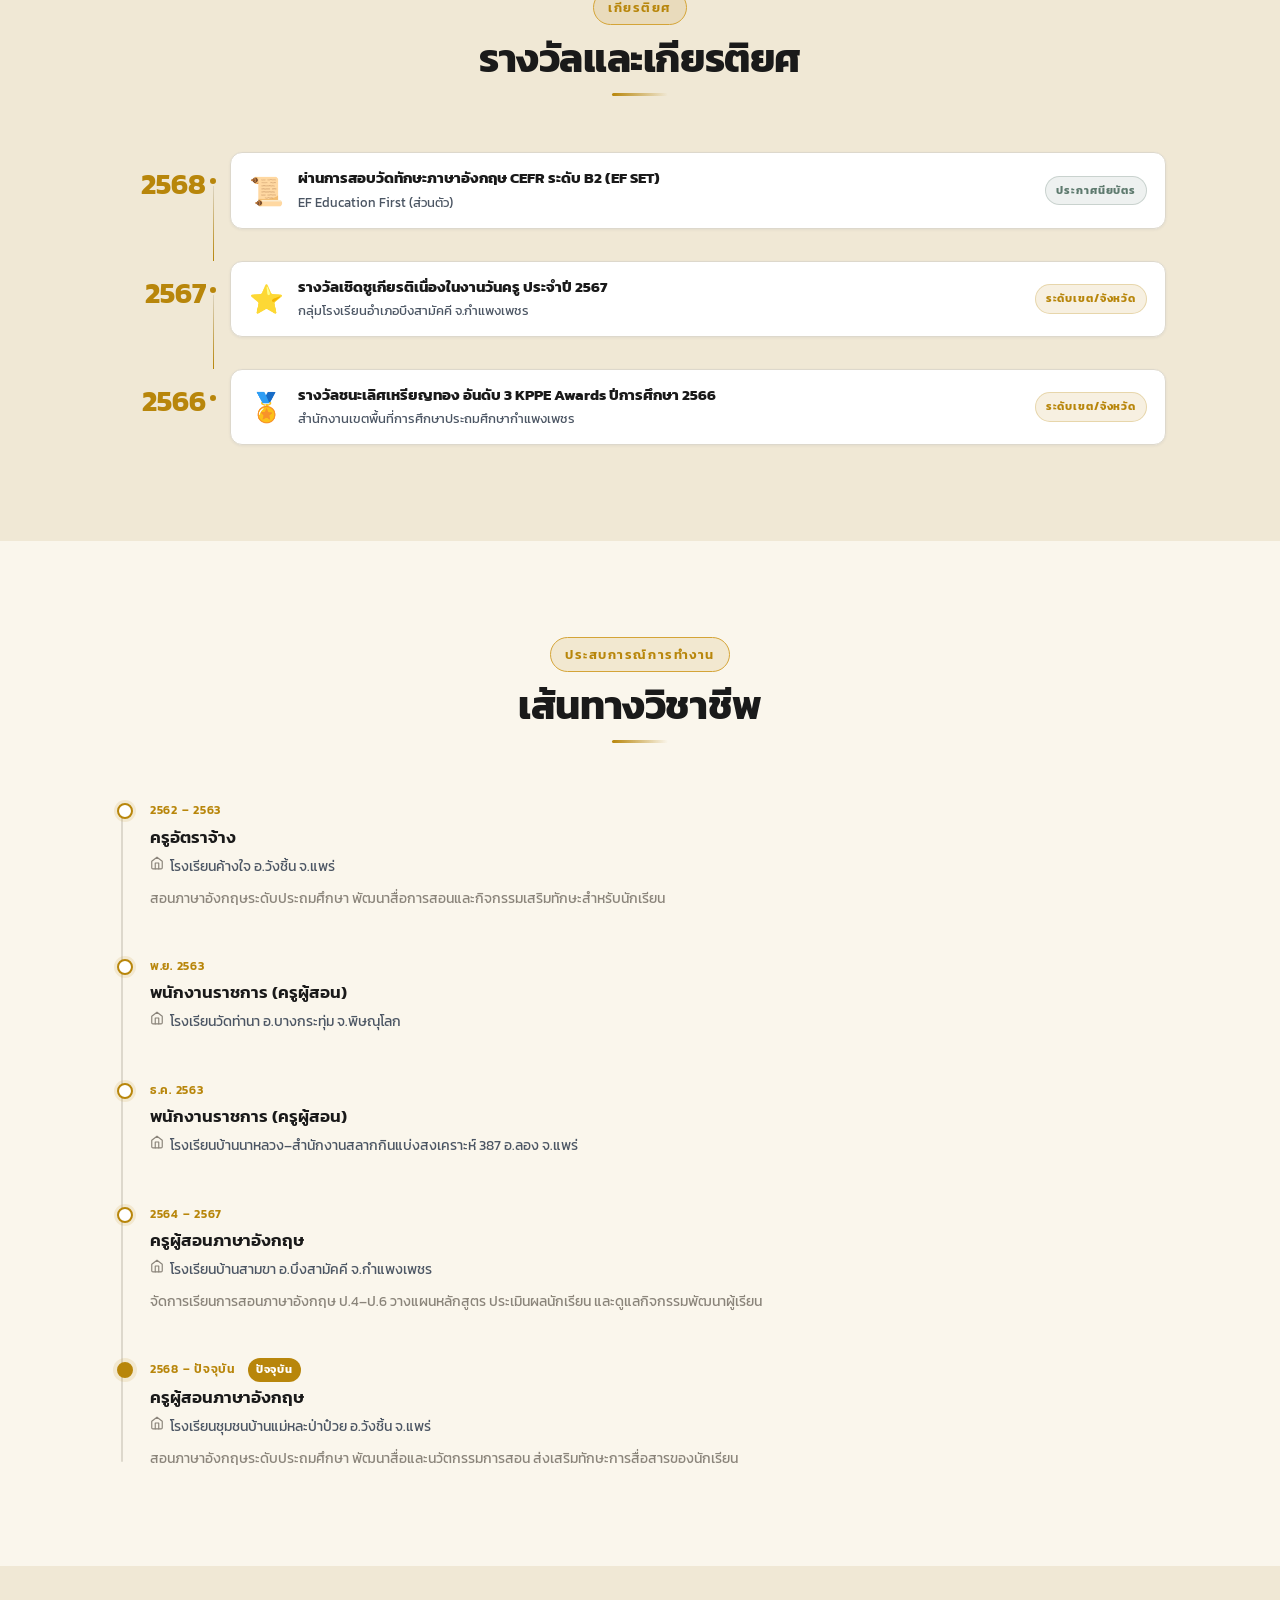
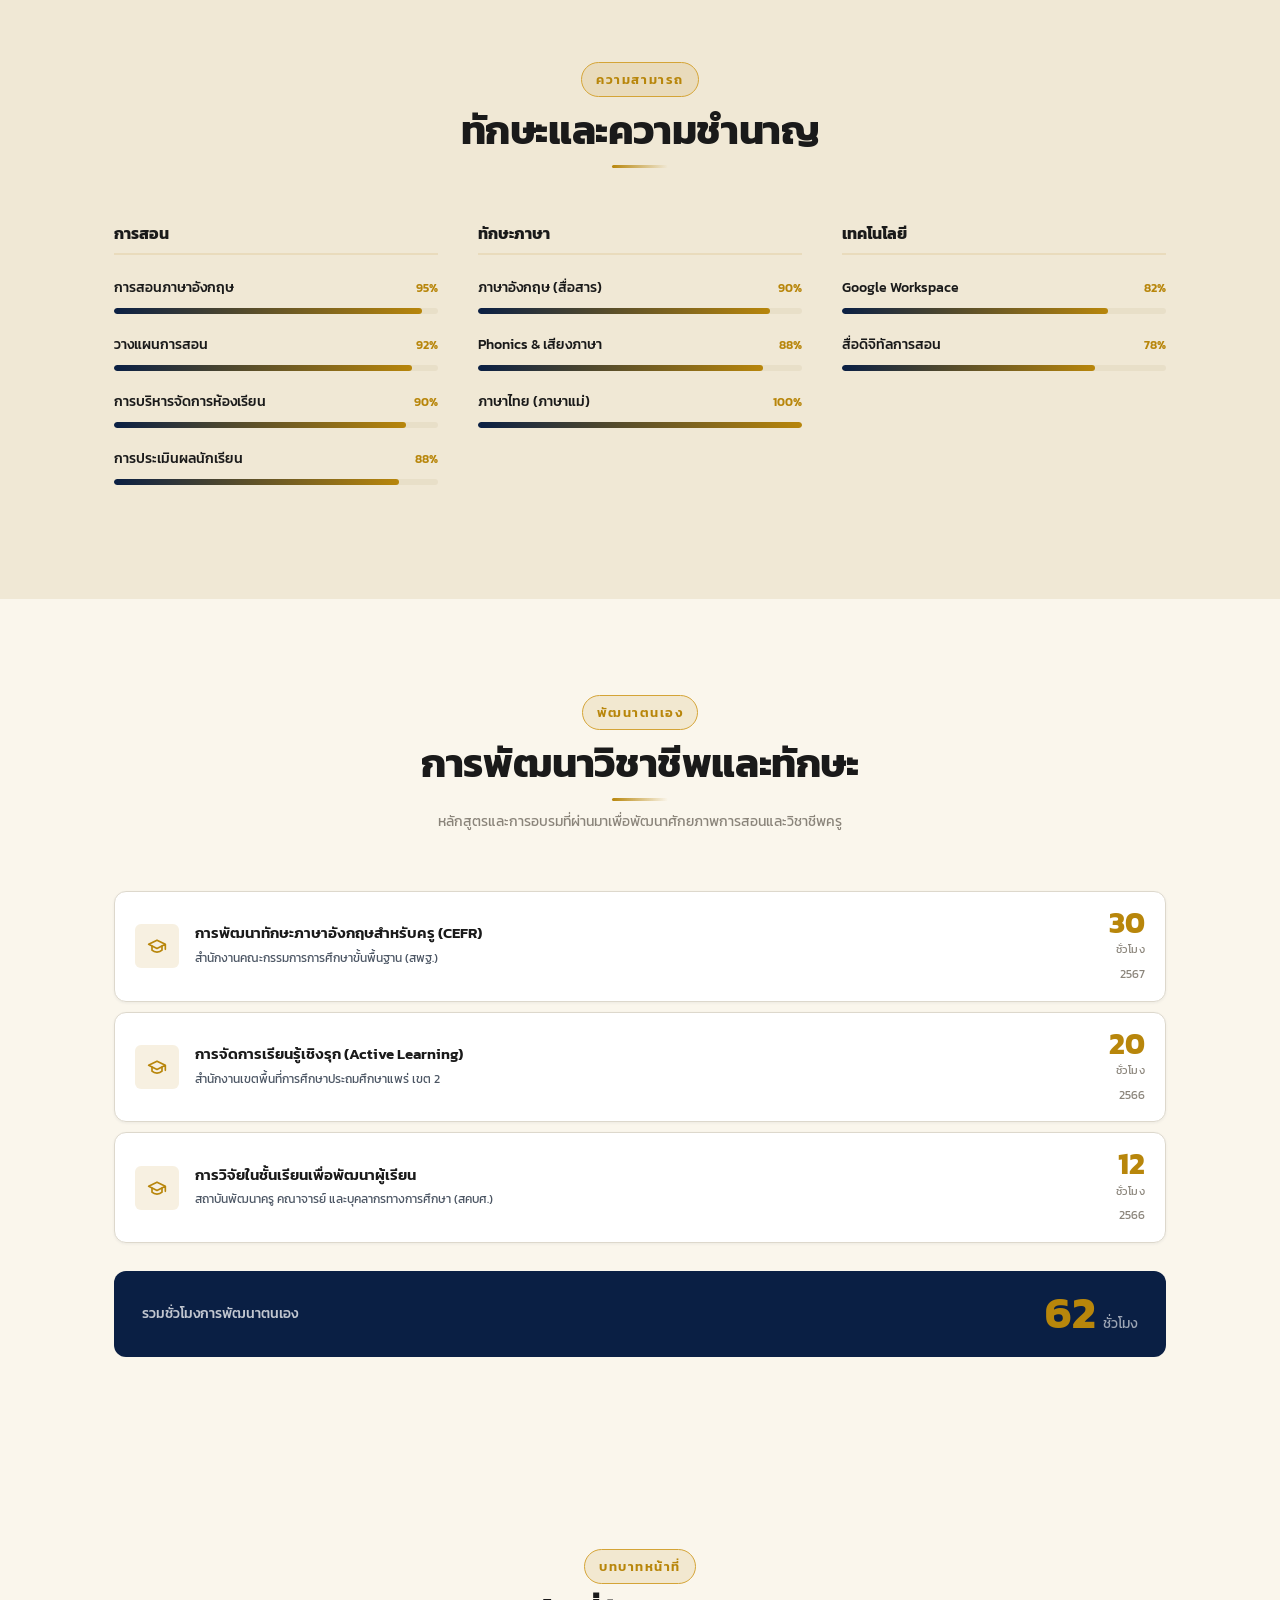
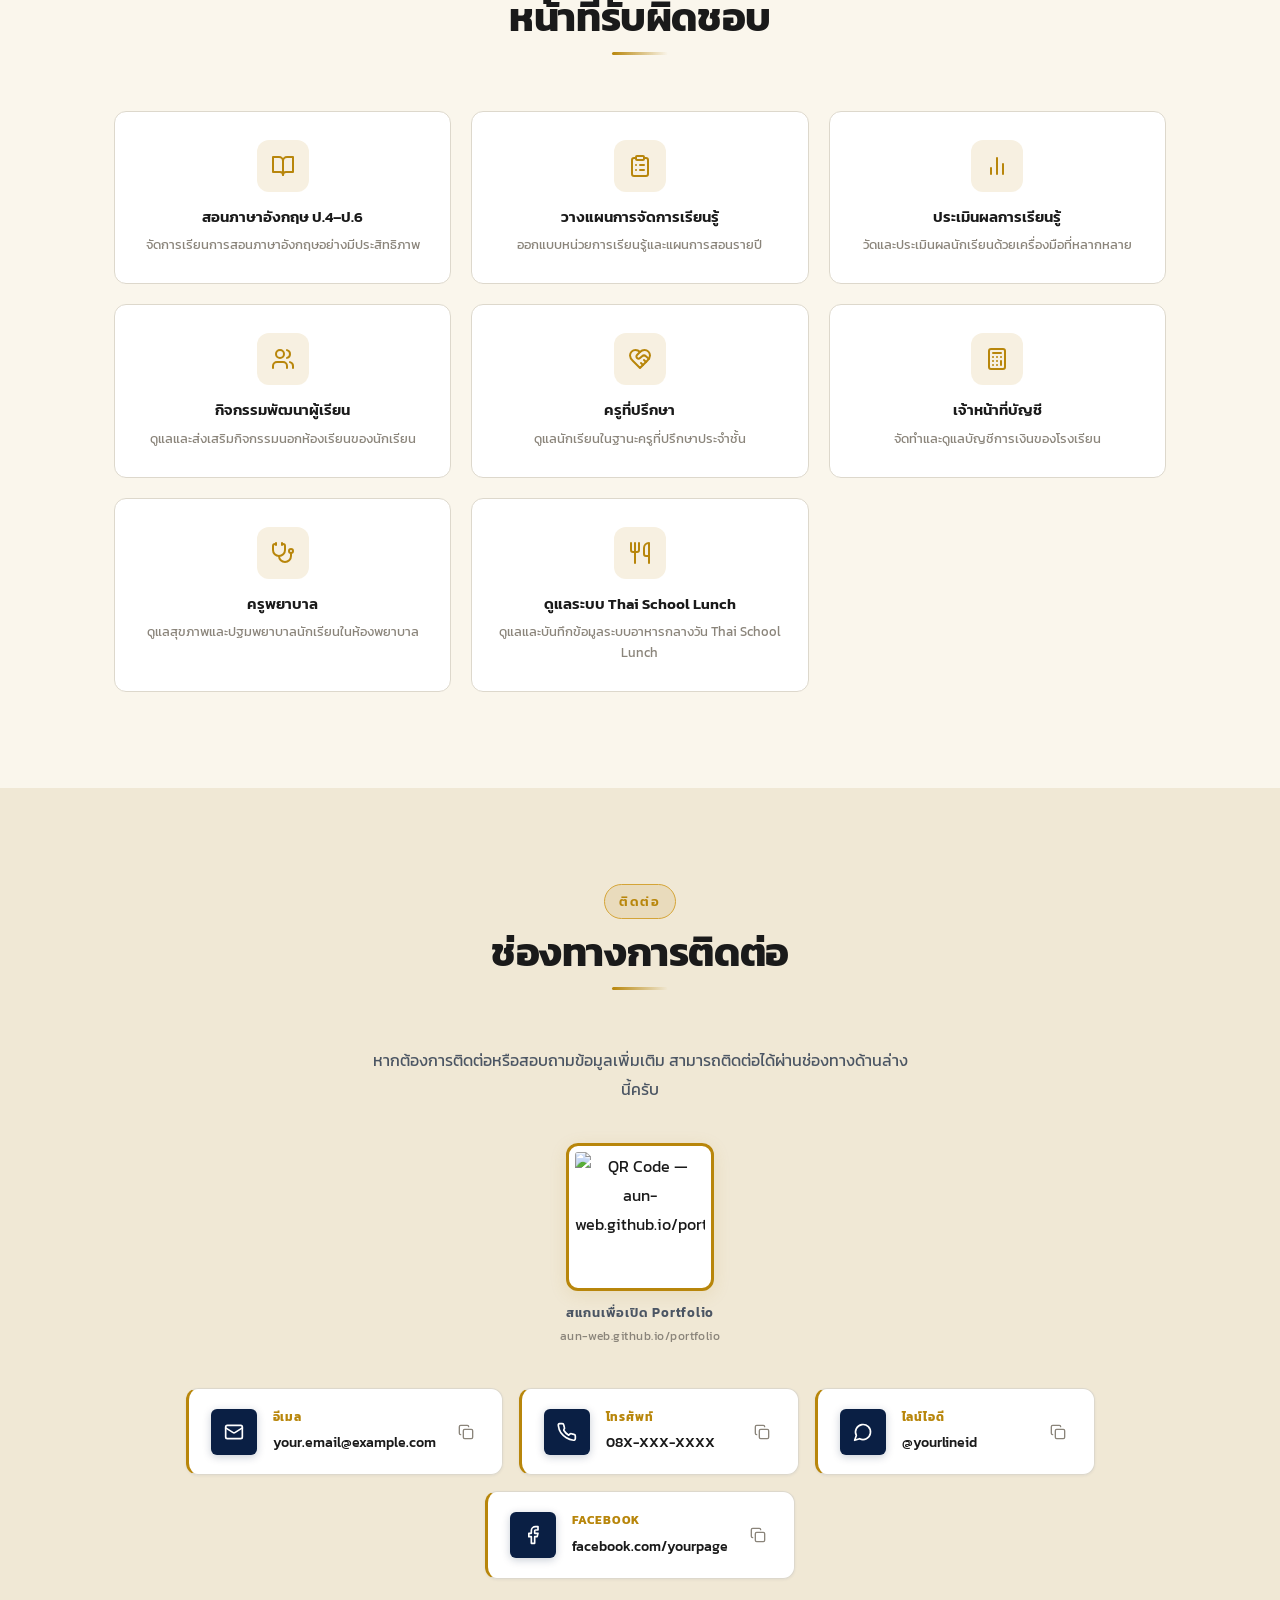
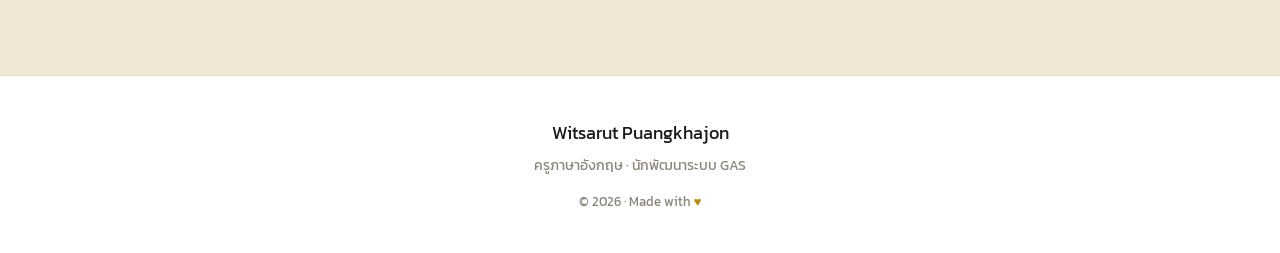
==== commit ae677421: "chore: optimize images and remove unused Lucide script - Resize/recompress profile.jpg, act-bg-1.jpg" ====
--- a/index.html
+++ b/index.html
@@ -21,9 +21,6 @@
   <link rel="preconnect" href="https://fonts.googleapis.com">
   <link rel="preconnect" href="https://fonts.gstatic.com" crossorigin>
   <link href="https://fonts.googleapis.com/css2?family=Cormorant+Garamond:ital,wght@0,500;0,600;0,700;1,500;1,600;1,700&family=Kanit:wght@300;400;500;600;700&display=swap" rel="stylesheet">
-
-  <!-- Lucide Icons -->
-  <script src="https://unpkg.com/lucide@latest/dist/umd/lucide.min.js" defer></script>
 
   <!-- CSS -->
   <link rel="stylesheet" href="css/variables.css">
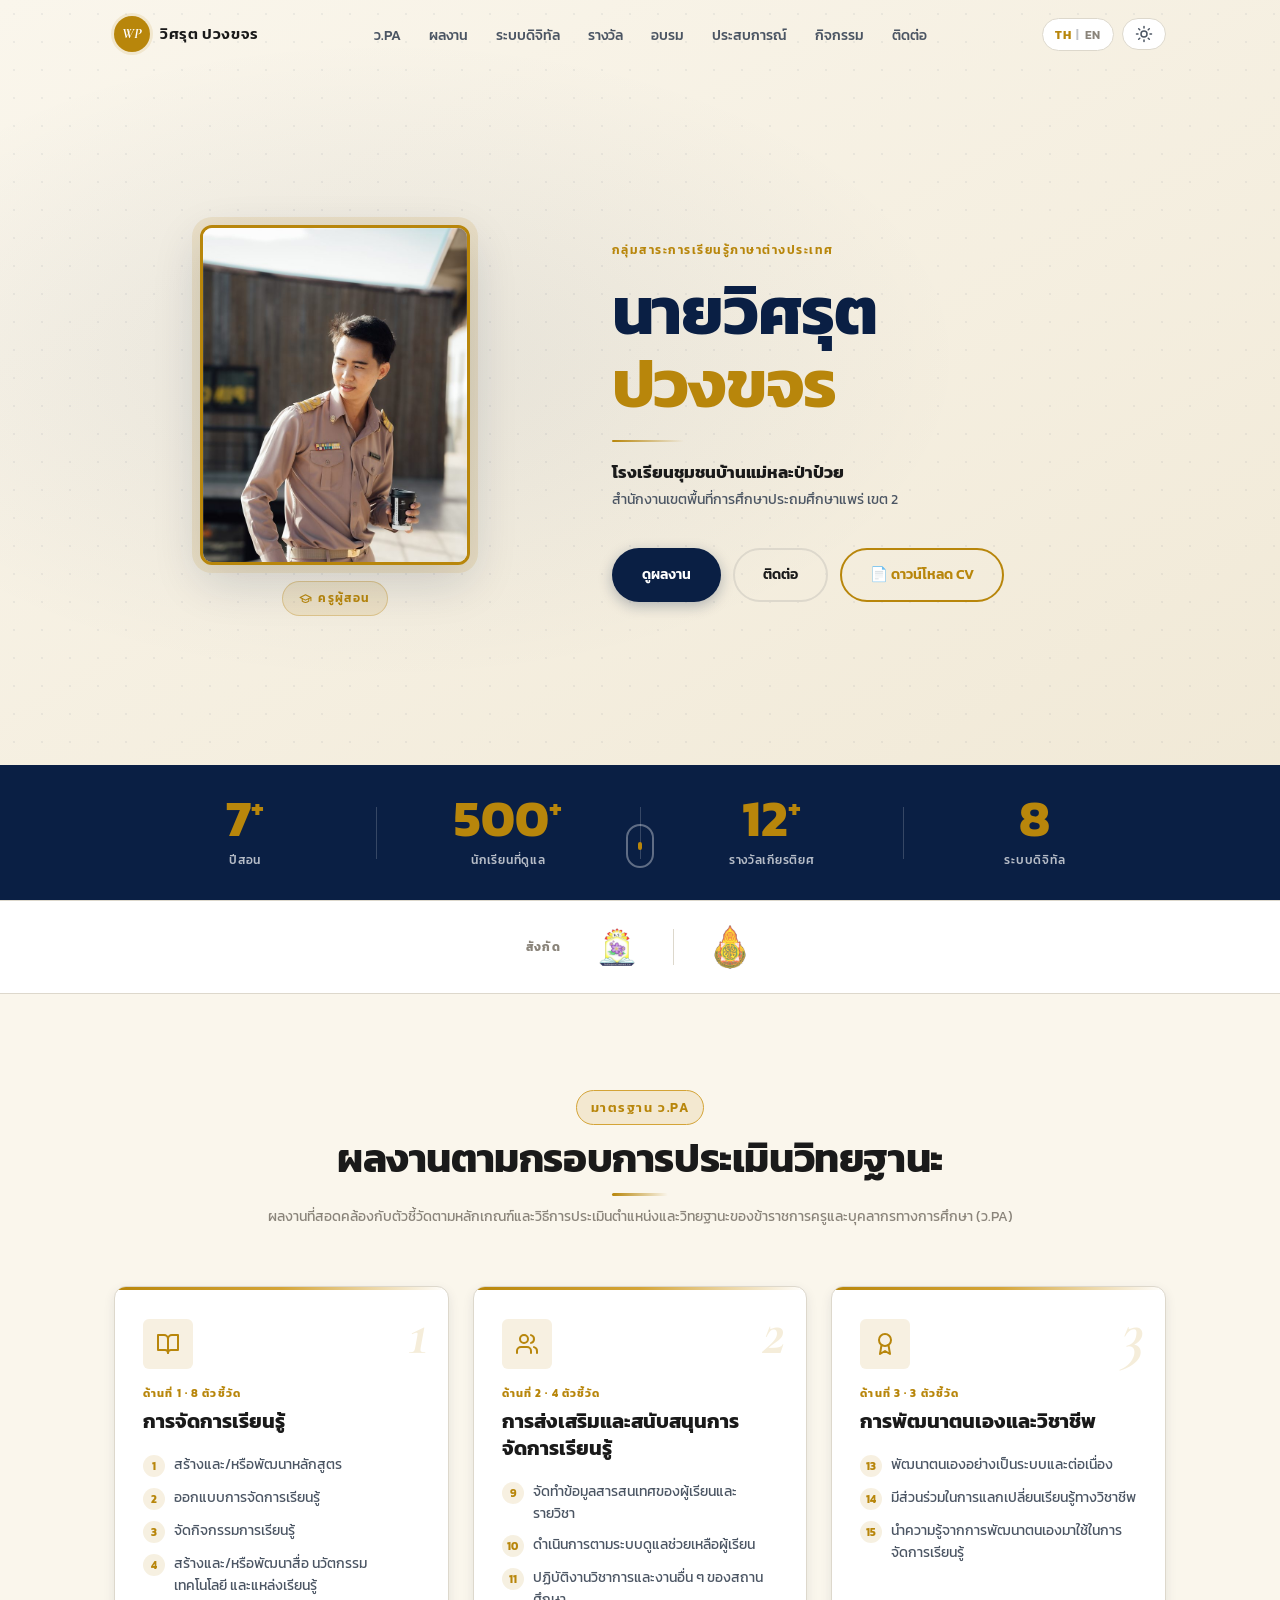
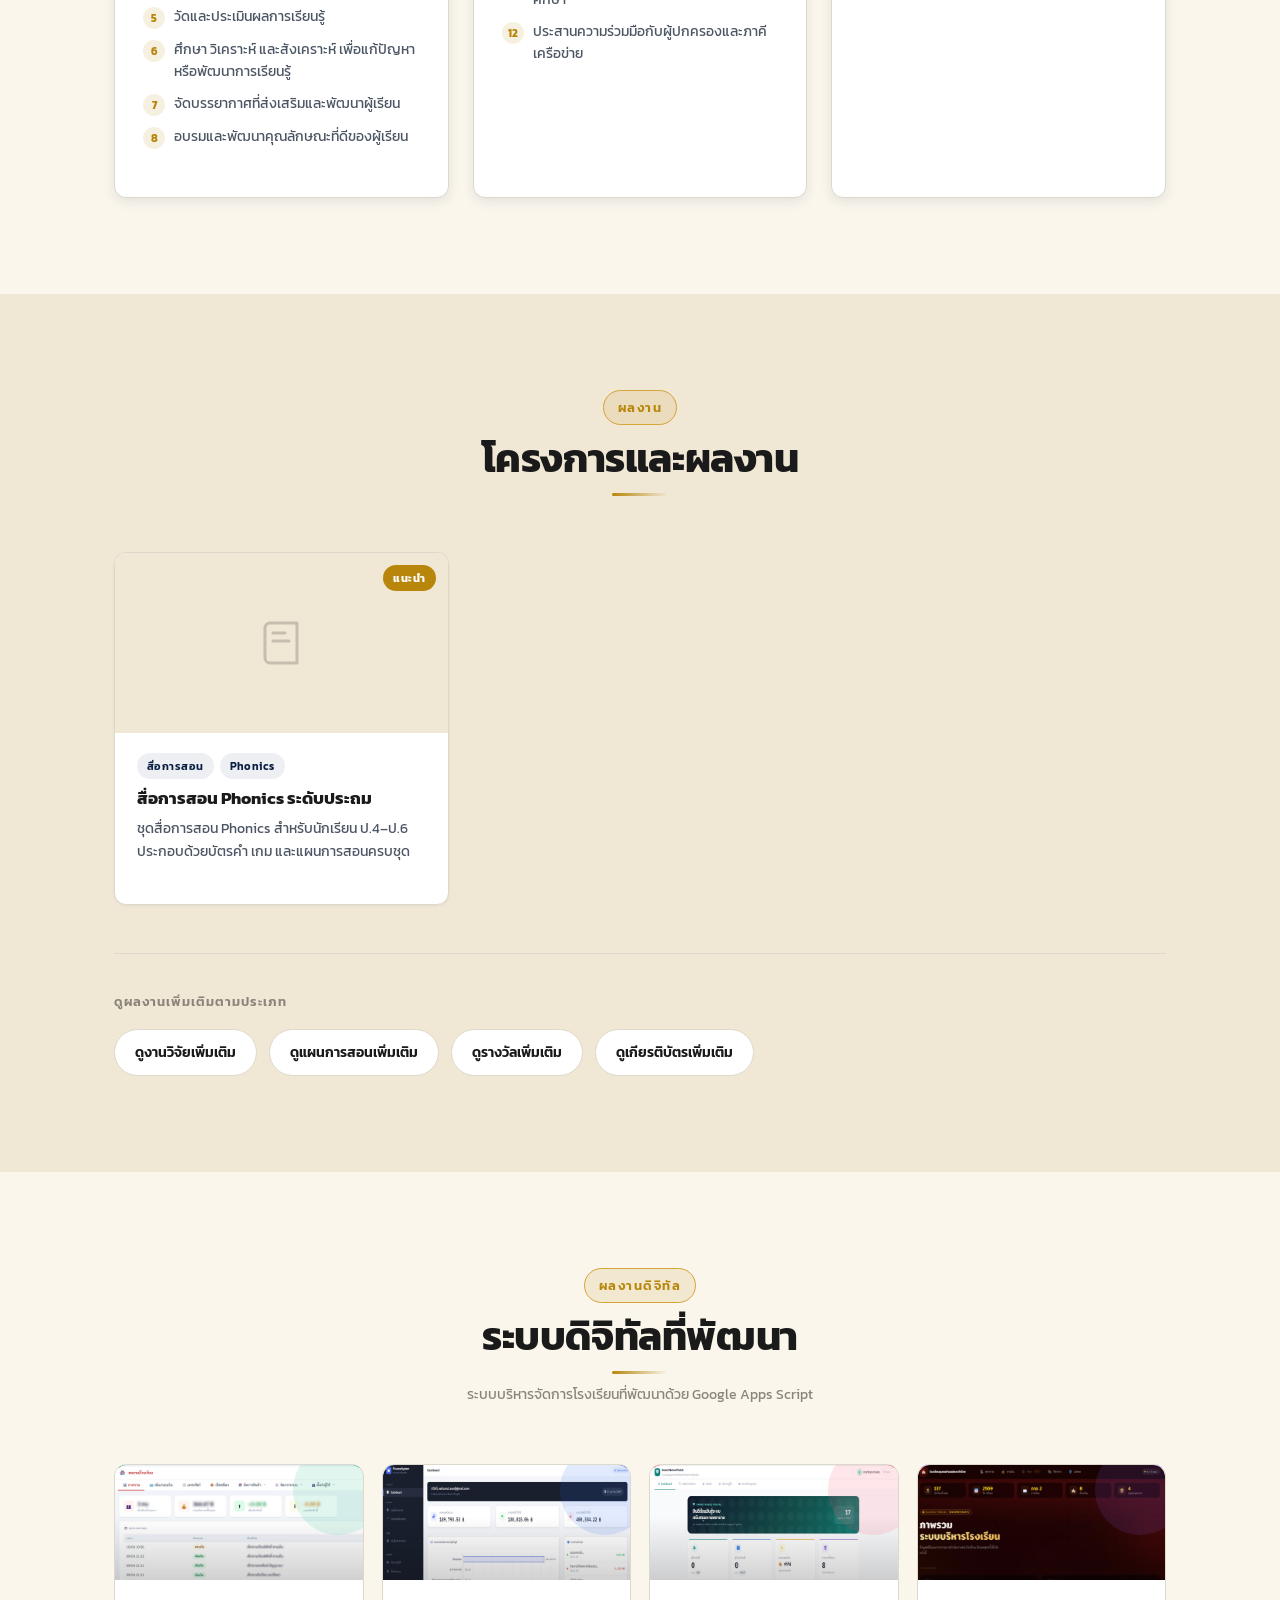
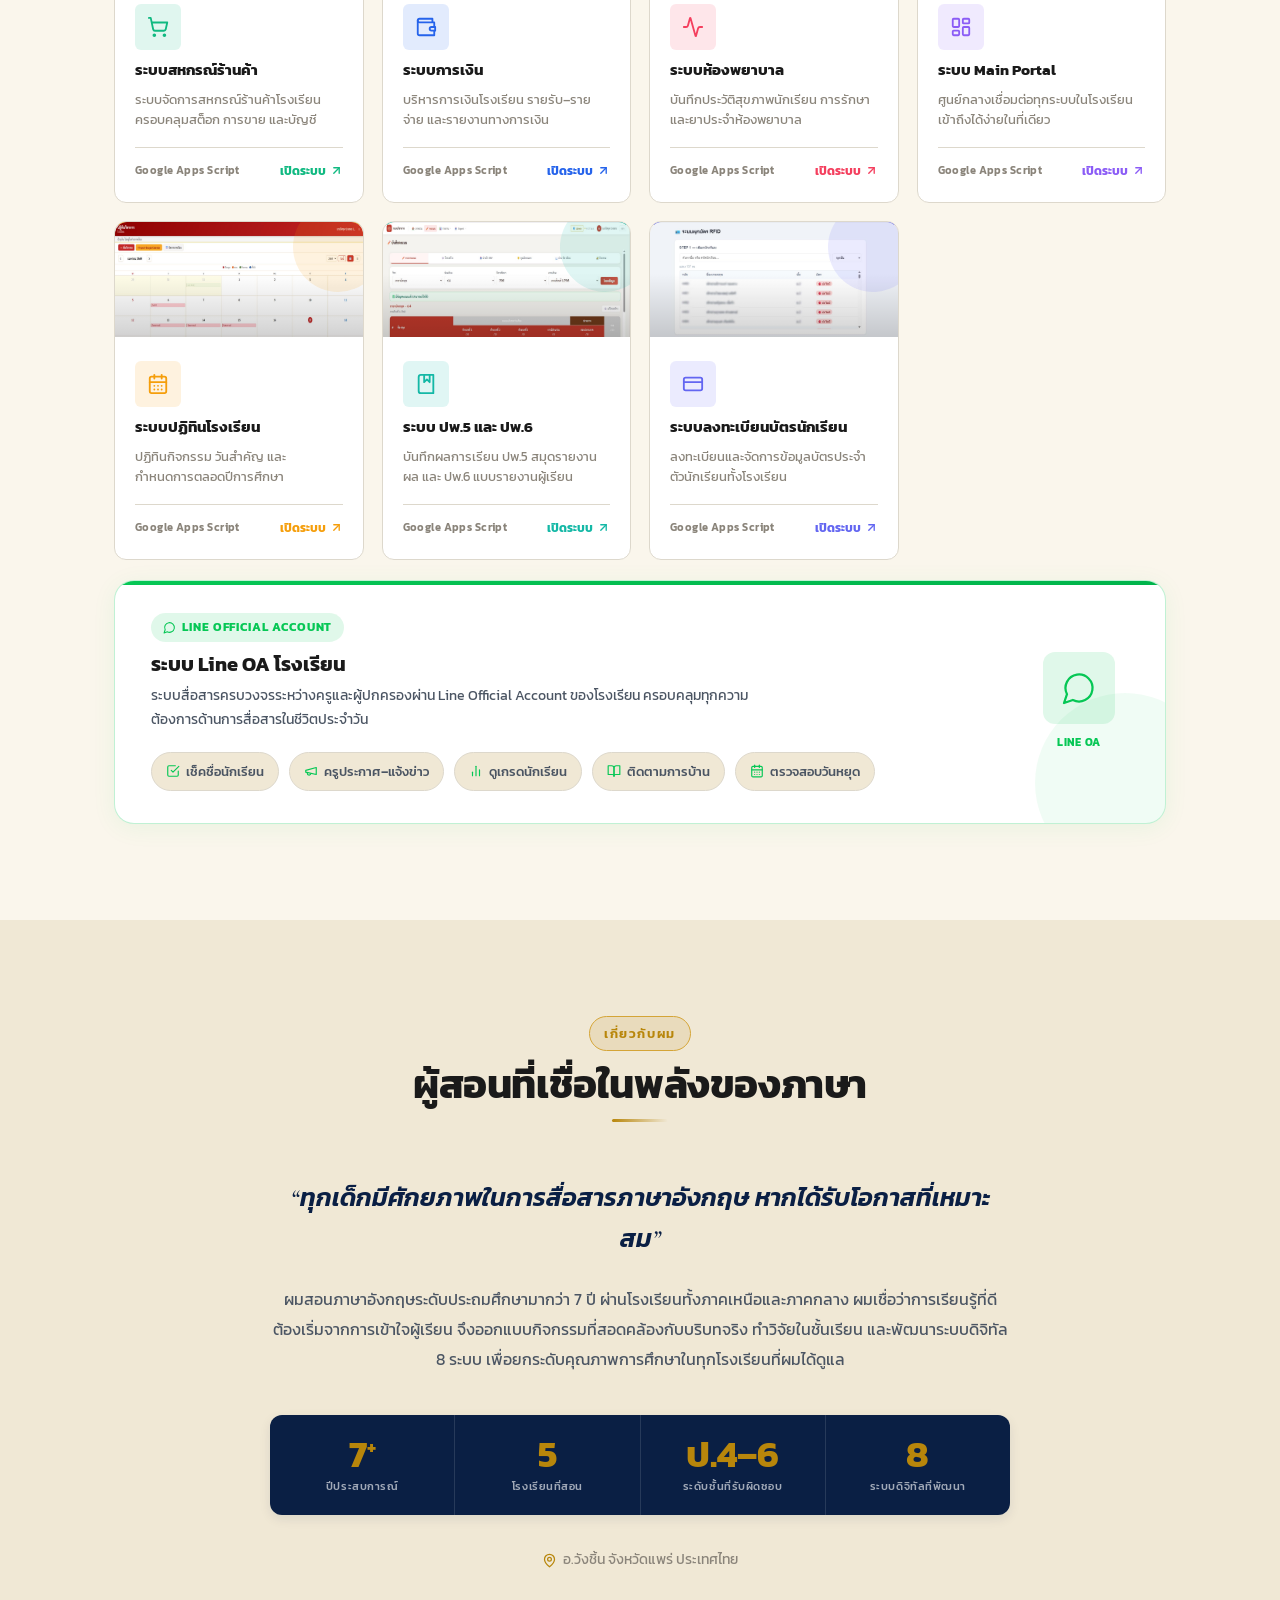
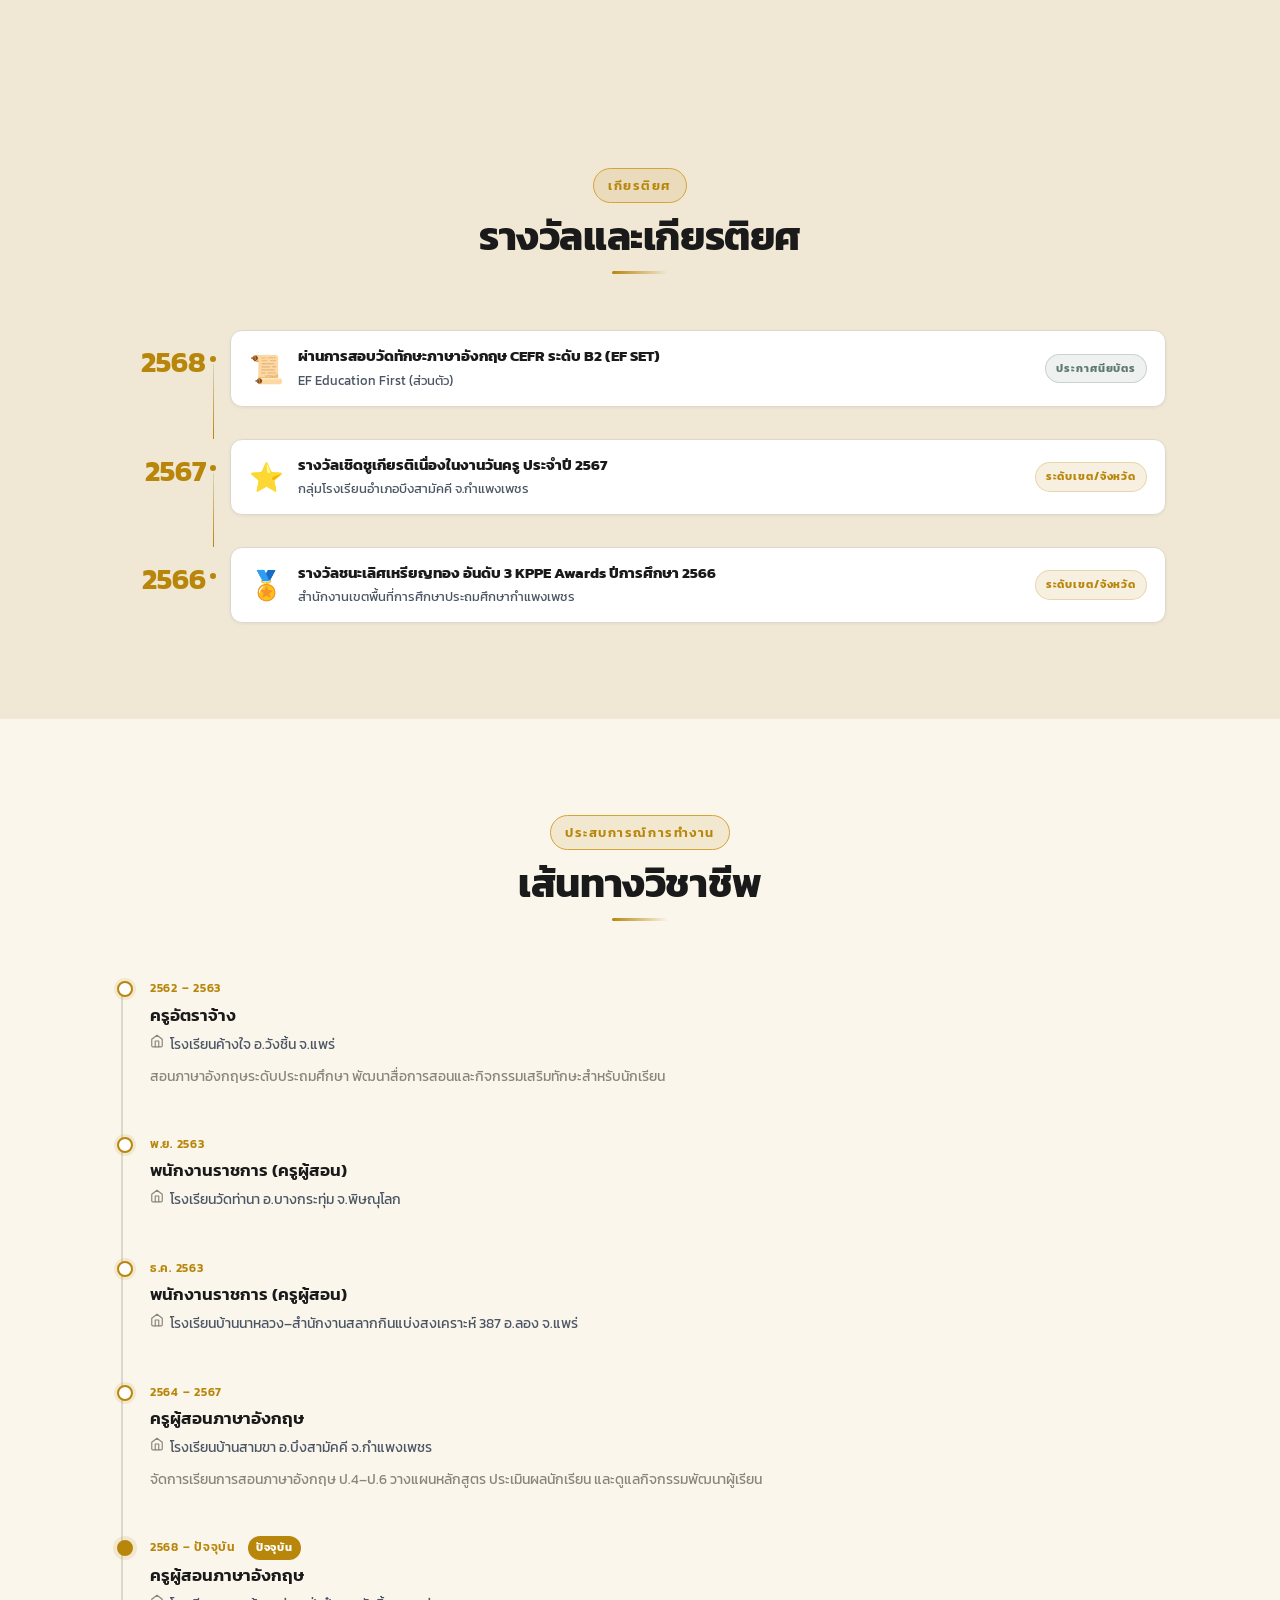
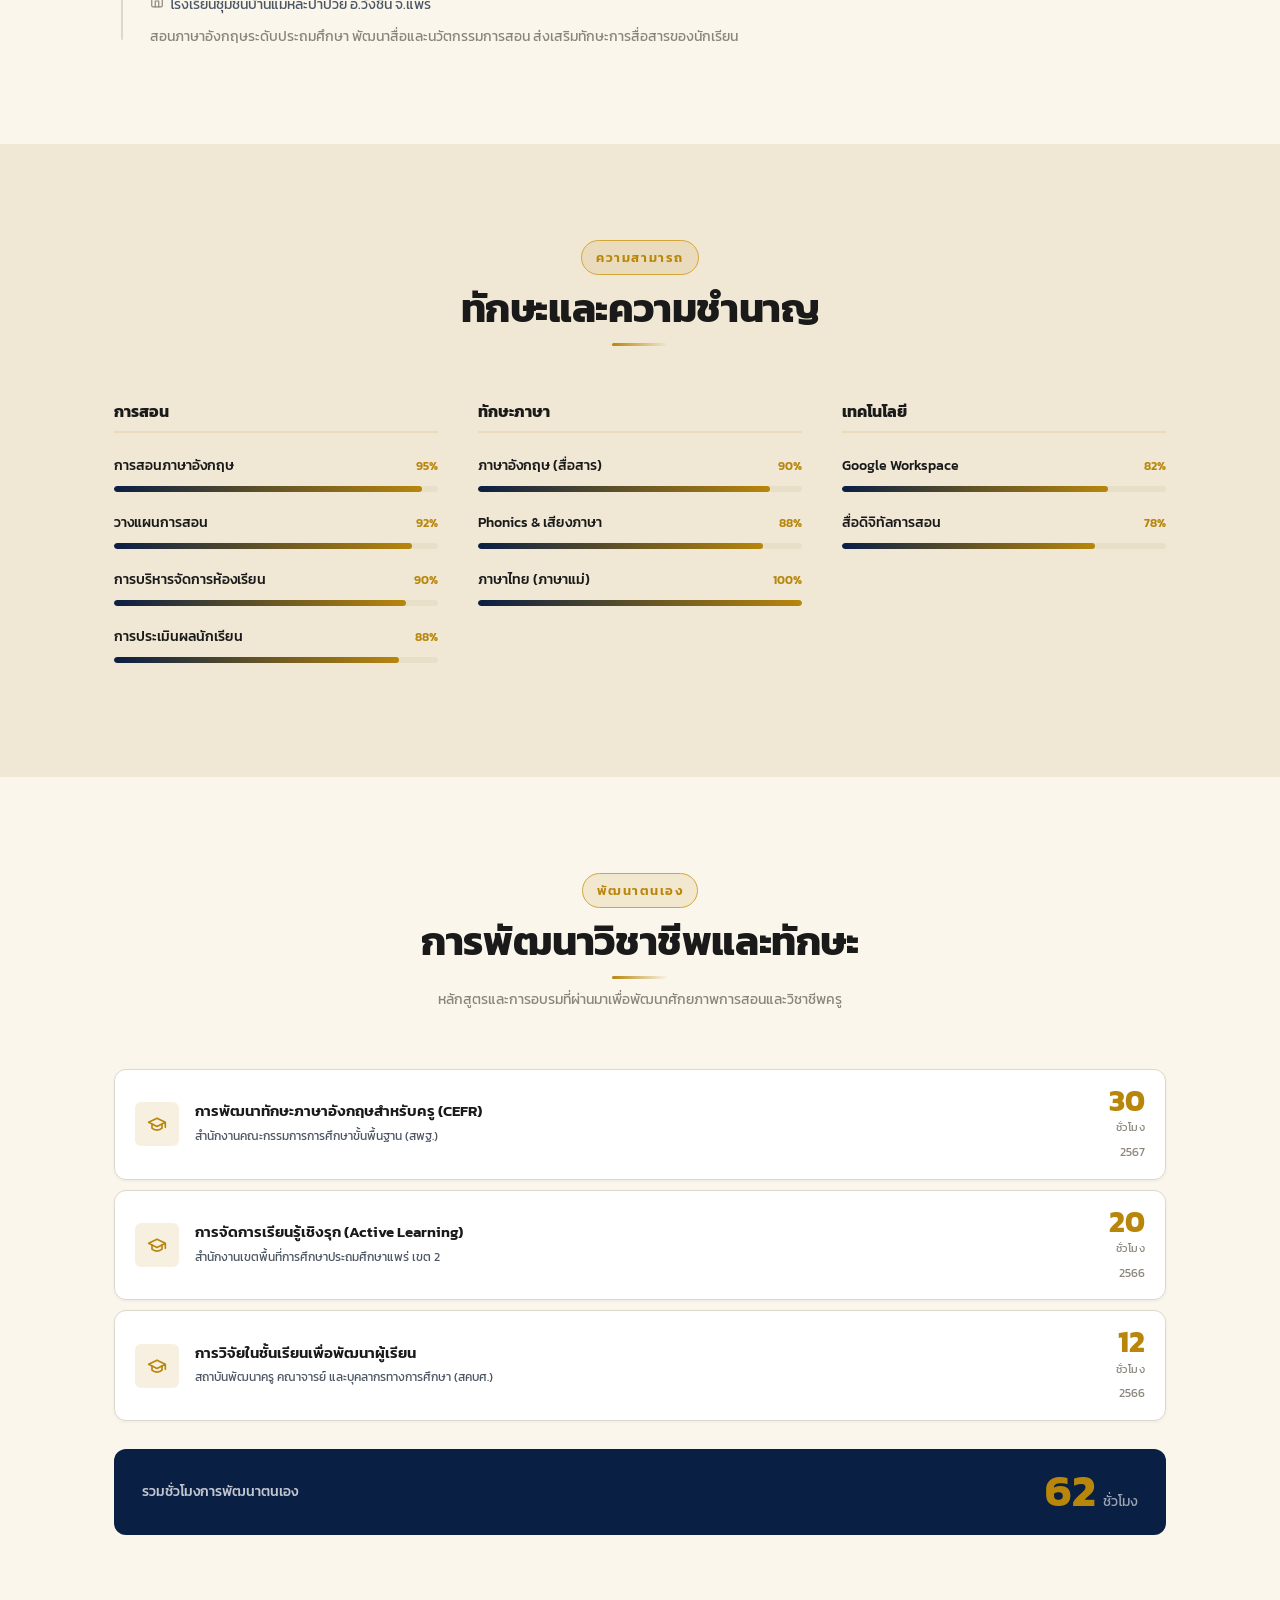
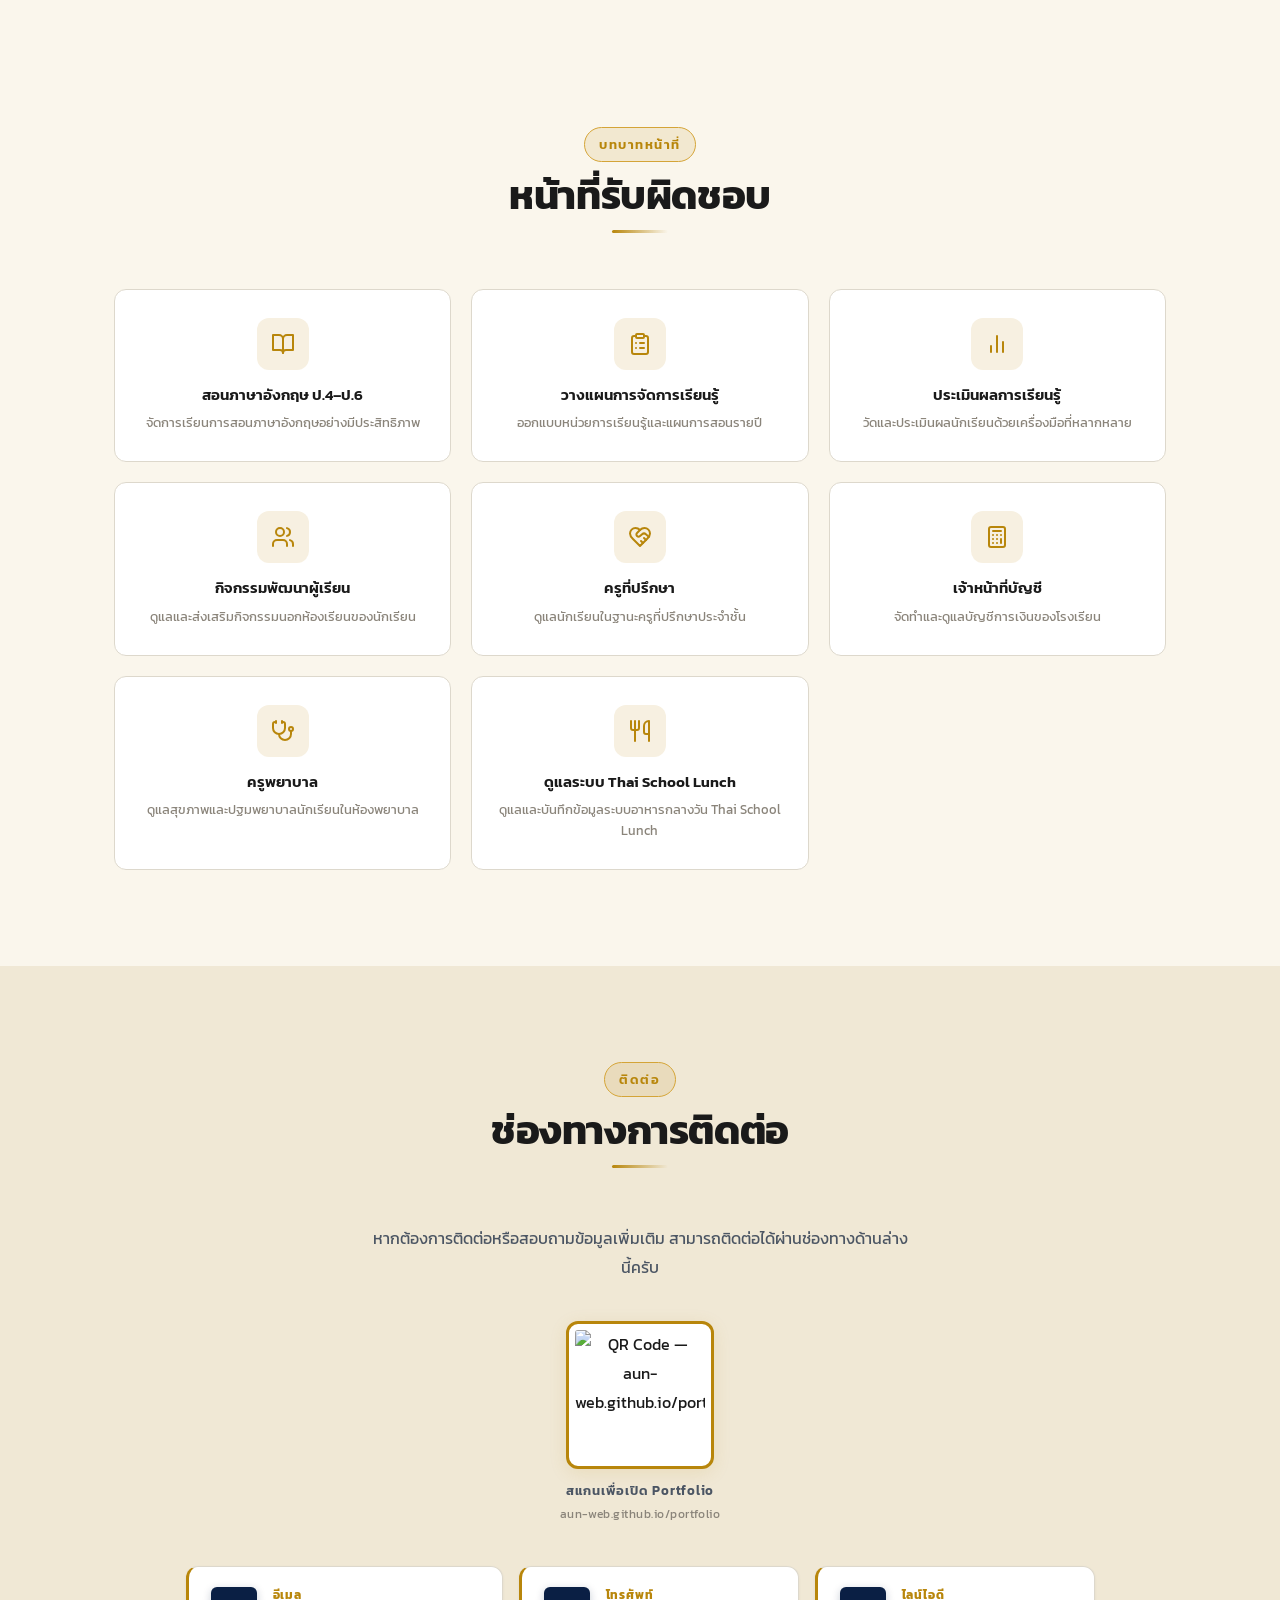
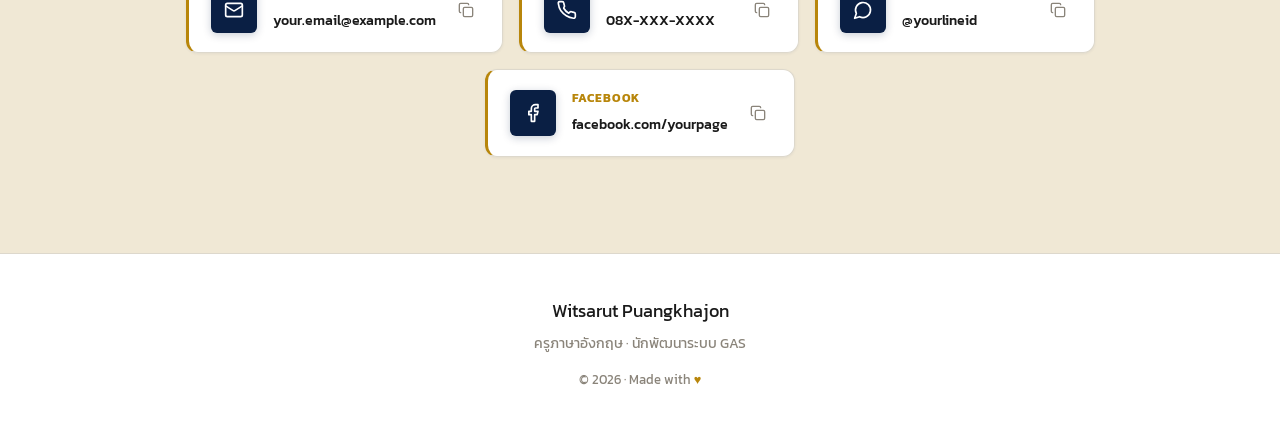
==== commit 9a0351cc: "fix: correct wPA section to 15 indicators (8+4+3) - Domain badges 8/3/2 -> 8/4/3; list all 15 indica" ====
--- a/index.html
+++ b/index.html
@@ -207,10 +207,14 @@
           <p class="wpa-badge" data-th="ด้านที่ 1 · 8 ตัวชี้วัด" data-en="Domain 1 · 8 Indicators">ด้านที่ 1 · 8 ตัวชี้วัด</p>
           <h3 class="wpa-title" data-th="การจัดการเรียนรู้" data-en="Learning Management">การจัดการเรียนรู้</h3>
           <ul class="wpa-items">
-            <li class="wpa-item" data-th="ออกแบบและวางแผนการจัดการเรียนรู้" data-en="Design and plan learning activities">ออกแบบและวางแผนการจัดการเรียนรู้</li>
-            <li class="wpa-item" data-th="พัฒนาสื่อและนวัตกรรมการสอน" data-en="Develop teaching media and innovations">พัฒนาสื่อและนวัตกรรมการสอน</li>
-            <li class="wpa-item" data-th="วัดและประเมินผลการเรียนรู้" data-en="Measure and assess learning outcomes">วัดและประเมินผลการเรียนรู้</li>
-            <li class="wpa-item" data-th="ผลลัพธ์การเรียนรู้ของผู้เรียน" data-en="Student learning outcomes">ผลลัพธ์การเรียนรู้ของผู้เรียน</li>
+            <li class="wpa-item"><span class="wpa-item-num">1</span><span data-th="สร้างและ/หรือพัฒนาหลักสูตร" data-en="Create and/or develop the curriculum">สร้างและ/หรือพัฒนาหลักสูตร</span></li>
+            <li class="wpa-item"><span class="wpa-item-num">2</span><span data-th="ออกแบบการจัดการเรียนรู้" data-en="Design learning management">ออกแบบการจัดการเรียนรู้</span></li>
+            <li class="wpa-item"><span class="wpa-item-num">3</span><span data-th="จัดกิจกรรมการเรียนรู้" data-en="Organize learning activities">จัดกิจกรรมการเรียนรู้</span></li>
+            <li class="wpa-item"><span class="wpa-item-num">4</span><span data-th="สร้างและ/หรือพัฒนาสื่อ นวัตกรรม เทคโนโลยี และแหล่งเรียนรู้" data-en="Create and/or develop media, innovation, technology and learning resources">สร้างและ/หรือพัฒนาสื่อ นวัตกรรม เทคโนโลยี และแหล่งเรียนรู้</span></li>
+            <li class="wpa-item"><span class="wpa-item-num">5</span><span data-th="วัดและประเมินผลการเรียนรู้" data-en="Measure and assess learning">วัดและประเมินผลการเรียนรู้</span></li>
+            <li class="wpa-item"><span class="wpa-item-num">6</span><span data-th="ศึกษา วิเคราะห์ และสังเคราะห์ เพื่อแก้ปัญหาหรือพัฒนาการเรียนรู้" data-en="Study, analyze and synthesize to solve problems or improve learning">ศึกษา วิเคราะห์ และสังเคราะห์ เพื่อแก้ปัญหาหรือพัฒนาการเรียนรู้</span></li>
+            <li class="wpa-item"><span class="wpa-item-num">7</span><span data-th="จัดบรรยากาศที่ส่งเสริมและพัฒนาผู้เรียน" data-en="Create a learning environment that supports and develops learners">จัดบรรยากาศที่ส่งเสริมและพัฒนาผู้เรียน</span></li>
+            <li class="wpa-item"><span class="wpa-item-num">8</span><span data-th="อบรมและพัฒนาคุณลักษณะที่ดีของผู้เรียน" data-en="Cultivate and develop learners' desirable characteristics">อบรมและพัฒนาคุณลักษณะที่ดีของผู้เรียน</span></li>
           </ul>
           <a class="wpa-link" id="wpaLink1" href="#" target="_blank" rel="noopener noreferrer">
             <span data-th="ดูหลักฐานผลงาน" data-en="View Evidence">ดูหลักฐานผลงาน</span>
@@ -224,12 +228,13 @@
           <div class="wpa-icon">
             <svg xmlns="http://www.w3.org/2000/svg" width="24" height="24" viewBox="0 0 24 24" fill="none" stroke="currentColor" stroke-width="2" stroke-linecap="round" stroke-linejoin="round"><path d="M16 21v-2a4 4 0 0 0-4-4H6a4 4 0 0 0-4 4v2"/><circle cx="9" cy="7" r="4"/><path d="M22 21v-2a4 4 0 0 0-3-3.87M16 3.13a4 4 0 0 1 0 7.75"/></svg>
           </div>
-          <p class="wpa-badge" data-th="ด้านที่ 2 · 3 ตัวชี้วัด" data-en="Domain 2 · 3 Indicators">ด้านที่ 2 · 3 ตัวชี้วัด</p>
-          <h3 class="wpa-title" data-th="การส่งเสริมและสนับสนุนผู้เรียน" data-en="Learner Support & Development">การส่งเสริมและสนับสนุนผู้เรียน</h3>
+          <p class="wpa-badge" data-th="ด้านที่ 2 · 4 ตัวชี้วัด" data-en="Domain 2 · 4 Indicators">ด้านที่ 2 · 4 ตัวชี้วัด</p>
+          <h3 class="wpa-title" data-th="การส่งเสริมและสนับสนุนการจัดการเรียนรู้" data-en="Promoting & Supporting Learning Management">การส่งเสริมและสนับสนุนการจัดการเรียนรู้</h3>
           <ul class="wpa-items">
-            <li class="wpa-item" data-th="กิจกรรมพัฒนาผู้เรียน" data-en="Student development activities">กิจกรรมพัฒนาผู้เรียน</li>
-            <li class="wpa-item" data-th="ดูแลช่วยเหลือนักเรียนเป็นรายบุคคล" data-en="Individual student support and care">ดูแลช่วยเหลือนักเรียนเป็นรายบุคคล</li>
-            <li class="wpa-item" data-th="สร้างชุมชนแห่งการเรียนรู้ (PLC)" data-en="Build Professional Learning Community">สร้างชุมชนแห่งการเรียนรู้ (PLC)</li>
+            <li class="wpa-item"><span class="wpa-item-num">9</span><span data-th="จัดทำข้อมูลสารสนเทศของผู้เรียนและรายวิชา" data-en="Prepare learner and course information">จัดทำข้อมูลสารสนเทศของผู้เรียนและรายวิชา</span></li>
+            <li class="wpa-item"><span class="wpa-item-num">10</span><span data-th="ดำเนินการตามระบบดูแลช่วยเหลือผู้เรียน" data-en="Implement the student support system">ดำเนินการตามระบบดูแลช่วยเหลือผู้เรียน</span></li>
+            <li class="wpa-item"><span class="wpa-item-num">11</span><span data-th="ปฏิบัติงานวิชาการและงานอื่น ๆ ของสถานศึกษา" data-en="Perform academic and other school duties">ปฏิบัติงานวิชาการและงานอื่น ๆ ของสถานศึกษา</span></li>
+            <li class="wpa-item"><span class="wpa-item-num">12</span><span data-th="ประสานความร่วมมือกับผู้ปกครองและภาคีเครือข่าย" data-en="Collaborate with parents and partner networks">ประสานความร่วมมือกับผู้ปกครองและภาคีเครือข่าย</span></li>
           </ul>
           <a class="wpa-link" id="wpaLink2" href="#" target="_blank" rel="noopener noreferrer">
             <span data-th="ดูหลักฐานผลงาน" data-en="View Evidence">ดูหลักฐานผลงาน</span>
@@ -243,12 +248,12 @@
           <div class="wpa-icon">
             <svg xmlns="http://www.w3.org/2000/svg" width="24" height="24" viewBox="0 0 24 24" fill="none" stroke="currentColor" stroke-width="2" stroke-linecap="round" stroke-linejoin="round"><circle cx="12" cy="8" r="6"/><path d="M15.477 12.89 17 22l-5-3-5 3 1.523-9.11"/></svg>
           </div>
-          <p class="wpa-badge" data-th="ด้านที่ 3 · 2 ตัวชี้วัด" data-en="Domain 3 · 2 Indicators">ด้านที่ 3 · 2 ตัวชี้วัด</p>
+          <p class="wpa-badge" data-th="ด้านที่ 3 · 3 ตัวชี้วัด" data-en="Domain 3 · 3 Indicators">ด้านที่ 3 · 3 ตัวชี้วัด</p>
           <h3 class="wpa-title" data-th="การพัฒนาตนเองและวิชาชีพ" data-en="Professional Self-Development">การพัฒนาตนเองและวิชาชีพ</h3>
           <ul class="wpa-items">
-            <li class="wpa-item" data-th="การพัฒนาตนเองตามมาตรฐานวิชาชีพครู" data-en="Self-development per professional standards">การพัฒนาตนเองตามมาตรฐานวิชาชีพครู</li>
-            <li class="wpa-item" data-th="วิจัยและพัฒนานวัตกรรมการศึกษา" data-en="Research and educational innovation">วิจัยและพัฒนานวัตกรรมการศึกษา</li>
-            <li class="wpa-item" data-th="นวัตกรรมดิจิทัล 8 ระบบเพื่อโรงเรียน" data-en="8 digital systems developed for school">นวัตกรรมดิจิทัล 8 ระบบเพื่อโรงเรียน</li>
+            <li class="wpa-item"><span class="wpa-item-num">13</span><span data-th="พัฒนาตนเองอย่างเป็นระบบและต่อเนื่อง" data-en="Systematic and continuous self-development">พัฒนาตนเองอย่างเป็นระบบและต่อเนื่อง</span></li>
+            <li class="wpa-item"><span class="wpa-item-num">14</span><span data-th="มีส่วนร่วมในการแลกเปลี่ยนเรียนรู้ทางวิชาชีพ" data-en="Participate in professional learning exchange">มีส่วนร่วมในการแลกเปลี่ยนเรียนรู้ทางวิชาชีพ</span></li>
+            <li class="wpa-item"><span class="wpa-item-num">15</span><span data-th="นำความรู้จากการพัฒนาตนเองมาใช้ในการจัดการเรียนรู้" data-en="Apply knowledge from self-development to learning management">นำความรู้จากการพัฒนาตนเองมาใช้ในการจัดการเรียนรู้</span></li>
           </ul>
           <a class="wpa-link" id="wpaLink3" href="#" target="_blank" rel="noopener noreferrer">
             <span data-th="ดูหลักฐานผลงาน" data-en="View Evidence">ดูหลักฐานผลงาน</span>
--- a/css/components.css
+++ b/css/components.css
@@ -377,12 +377,18 @@
   color: var(--text-2);
   line-height: 1.55;
 }
-.wpa-item::before {
-  content: '◆';
-  font-size: .45rem;
+.wpa-item-num {
+  flex-shrink: 0;
+  min-width: 22px; height: 22px;
+  margin-top: 1px;
+  padding: 0 4px;
+  border-radius: var(--radius-xl);
+  background: var(--gold-dim);
   color: var(--gold);
-  margin-top: 7px;
-  flex-shrink: 0;
+  font-size: .7rem;
+  font-weight: 700;
+  line-height: 22px;
+  text-align: center;
 }
 
 .wpa-link {
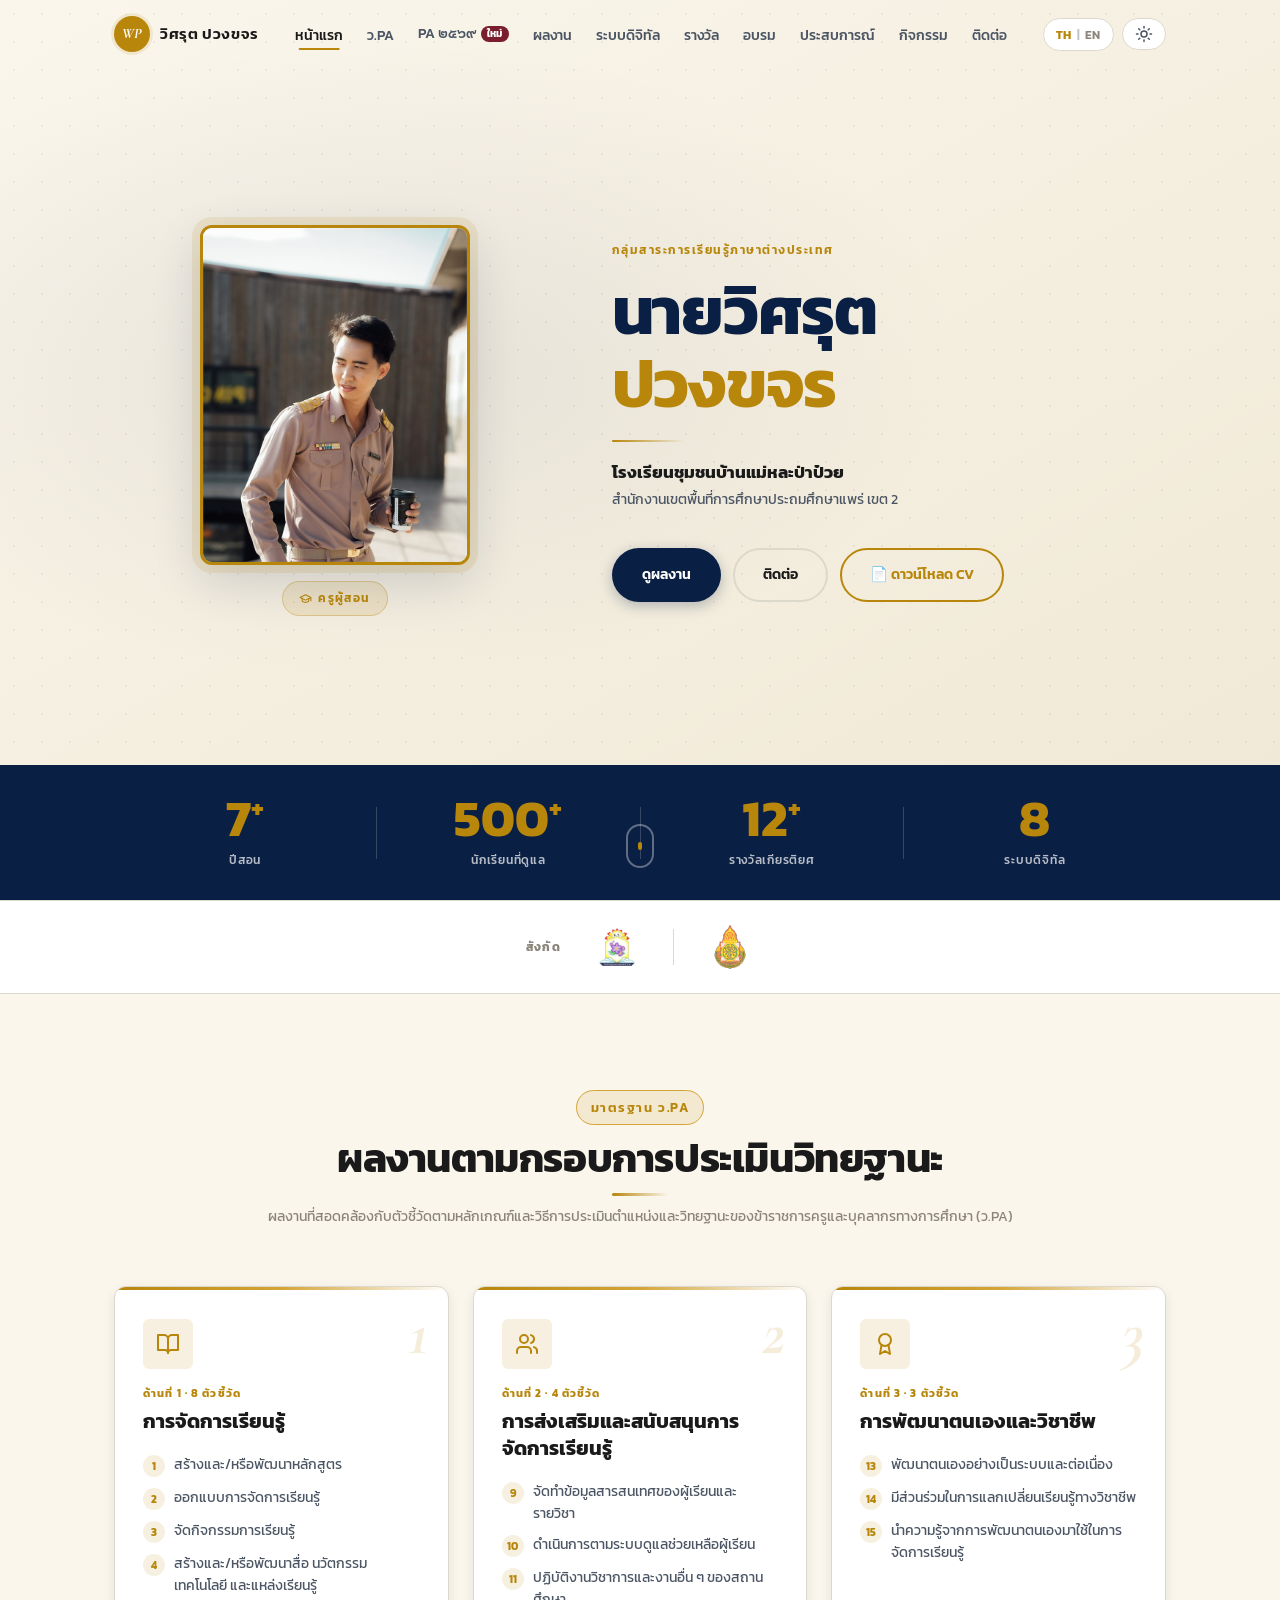
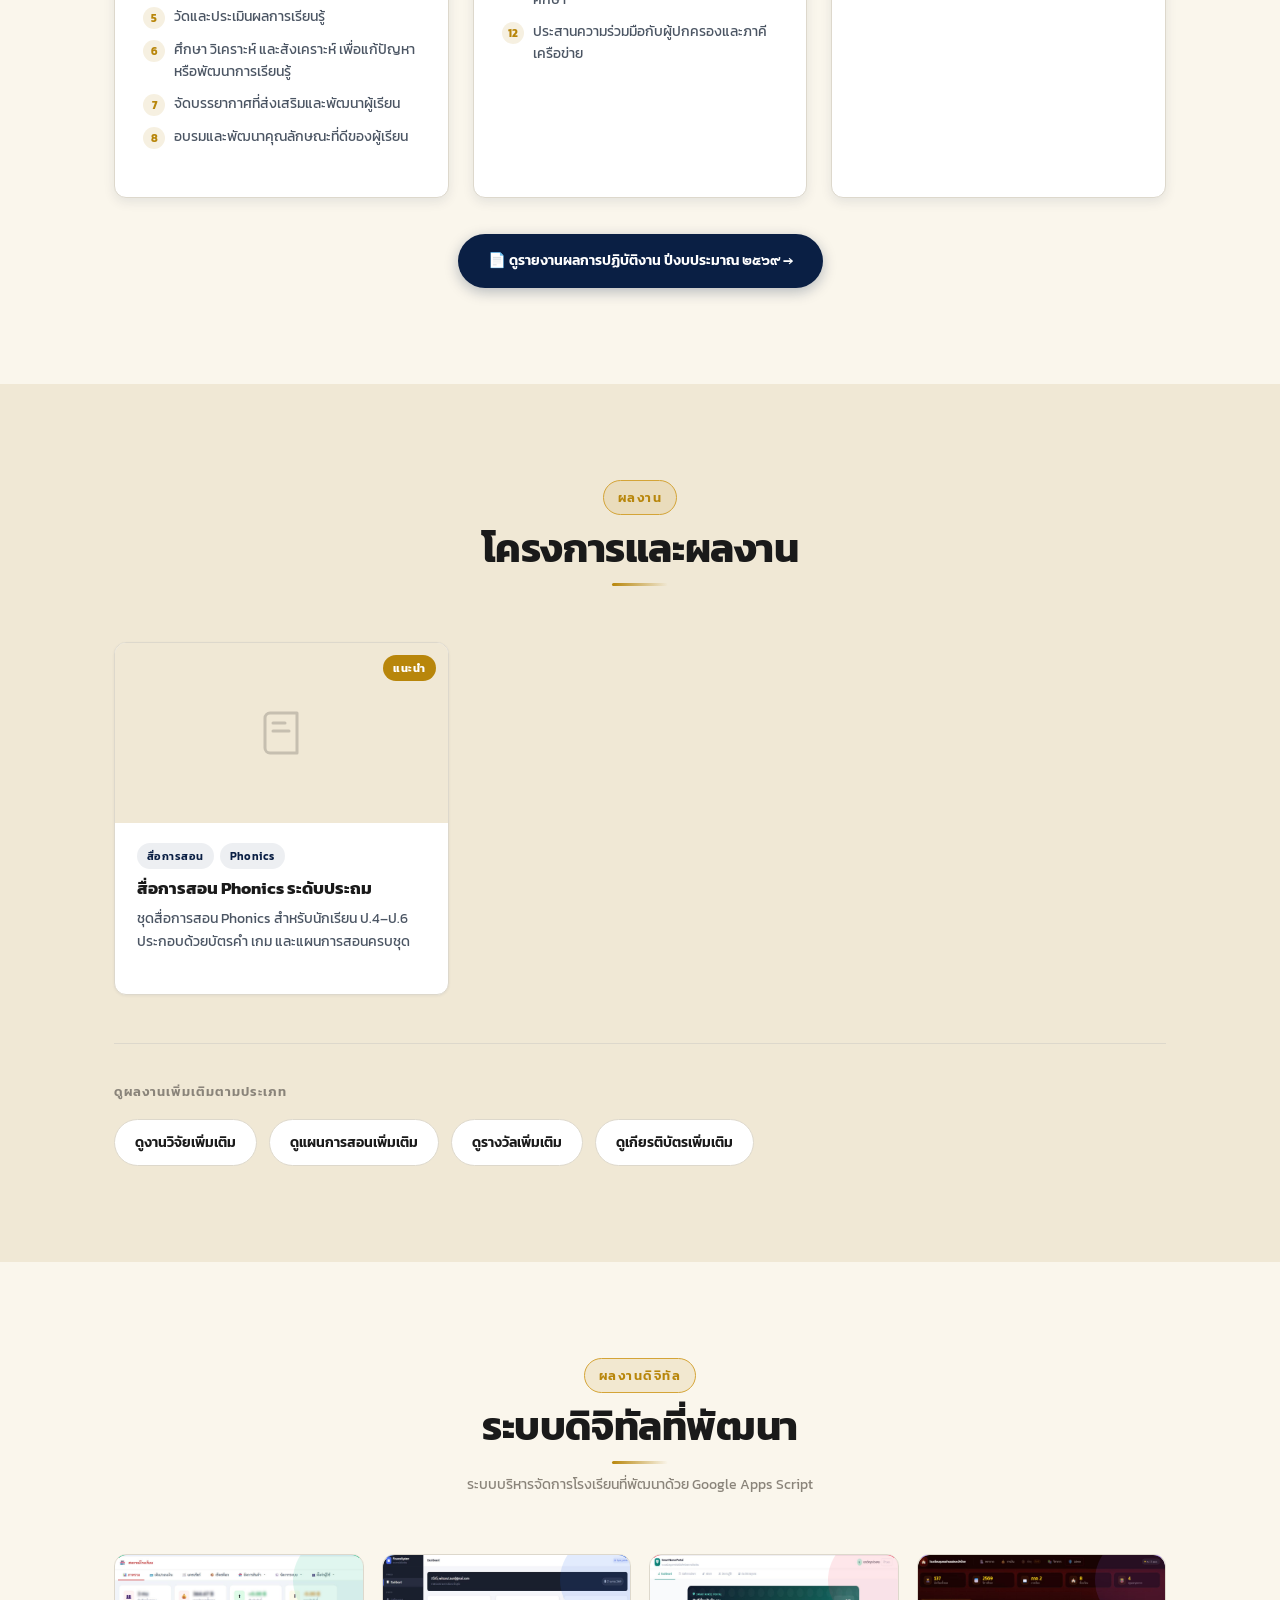
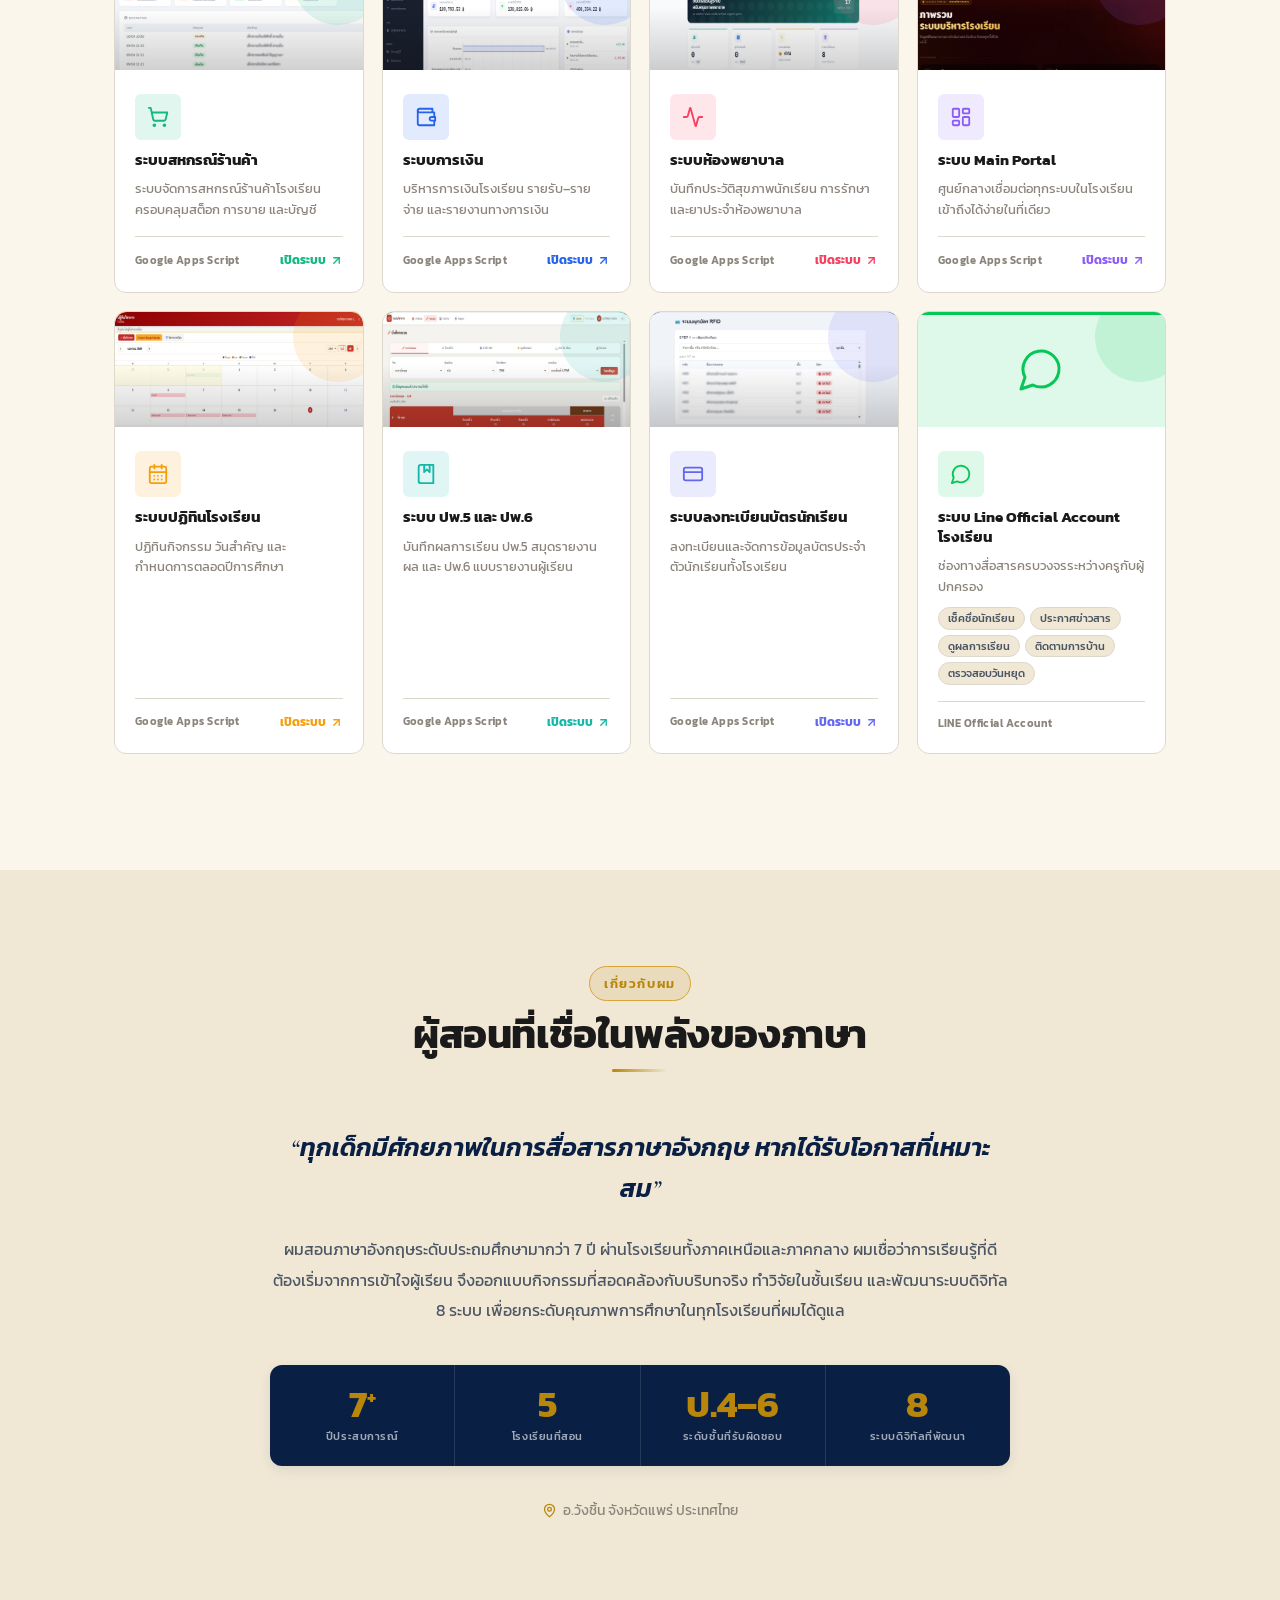
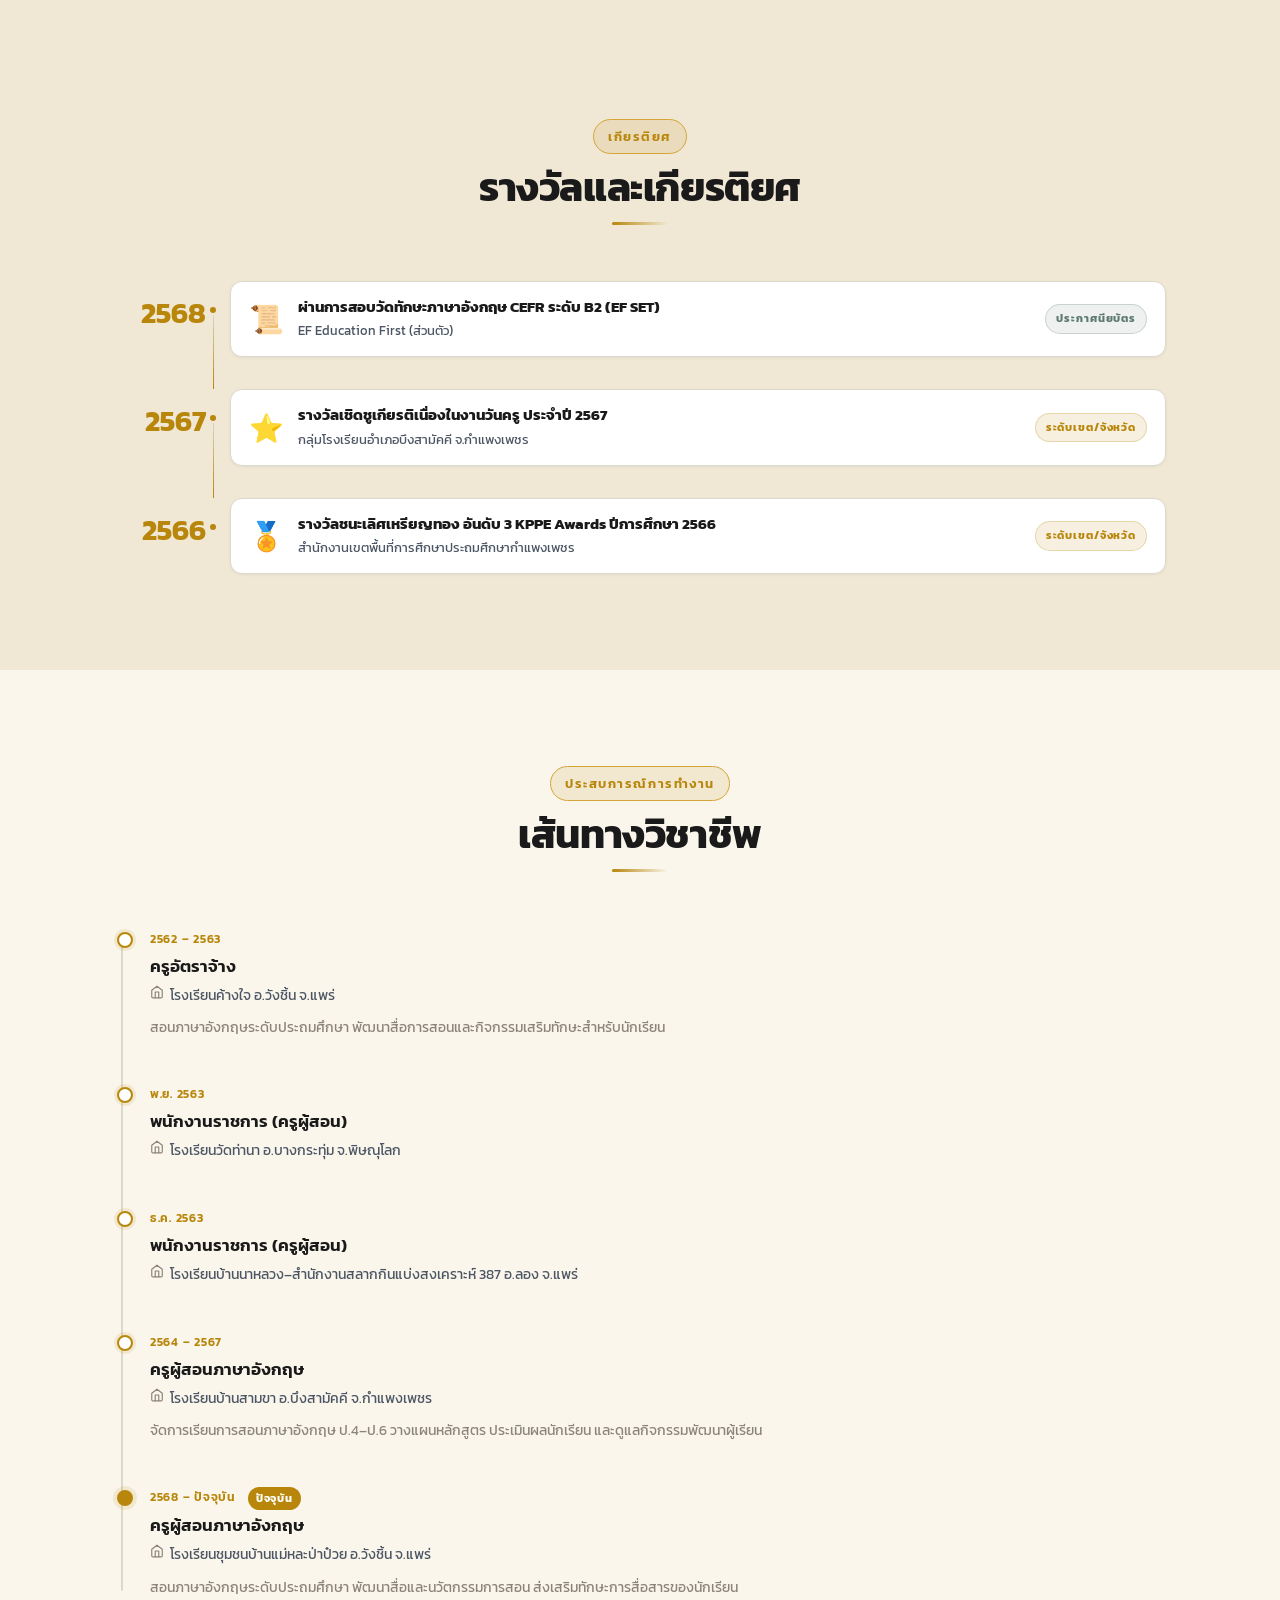
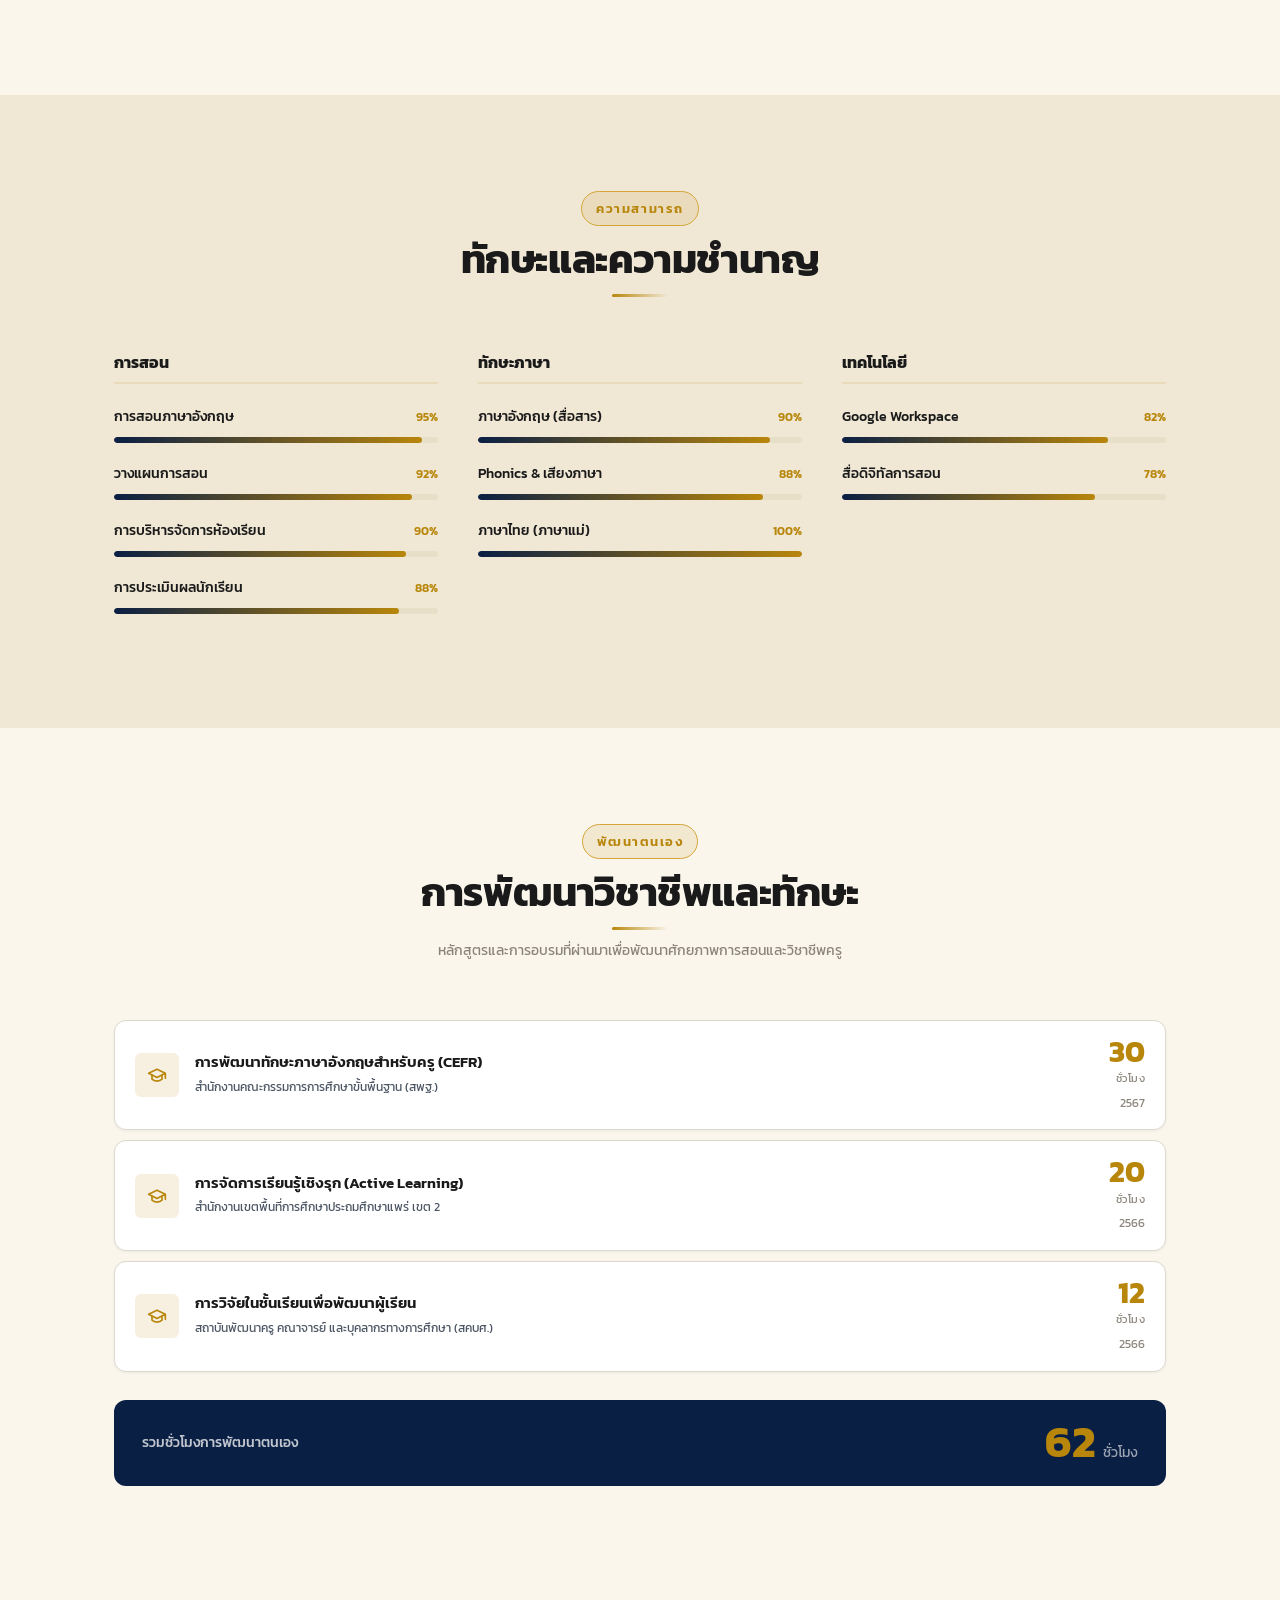
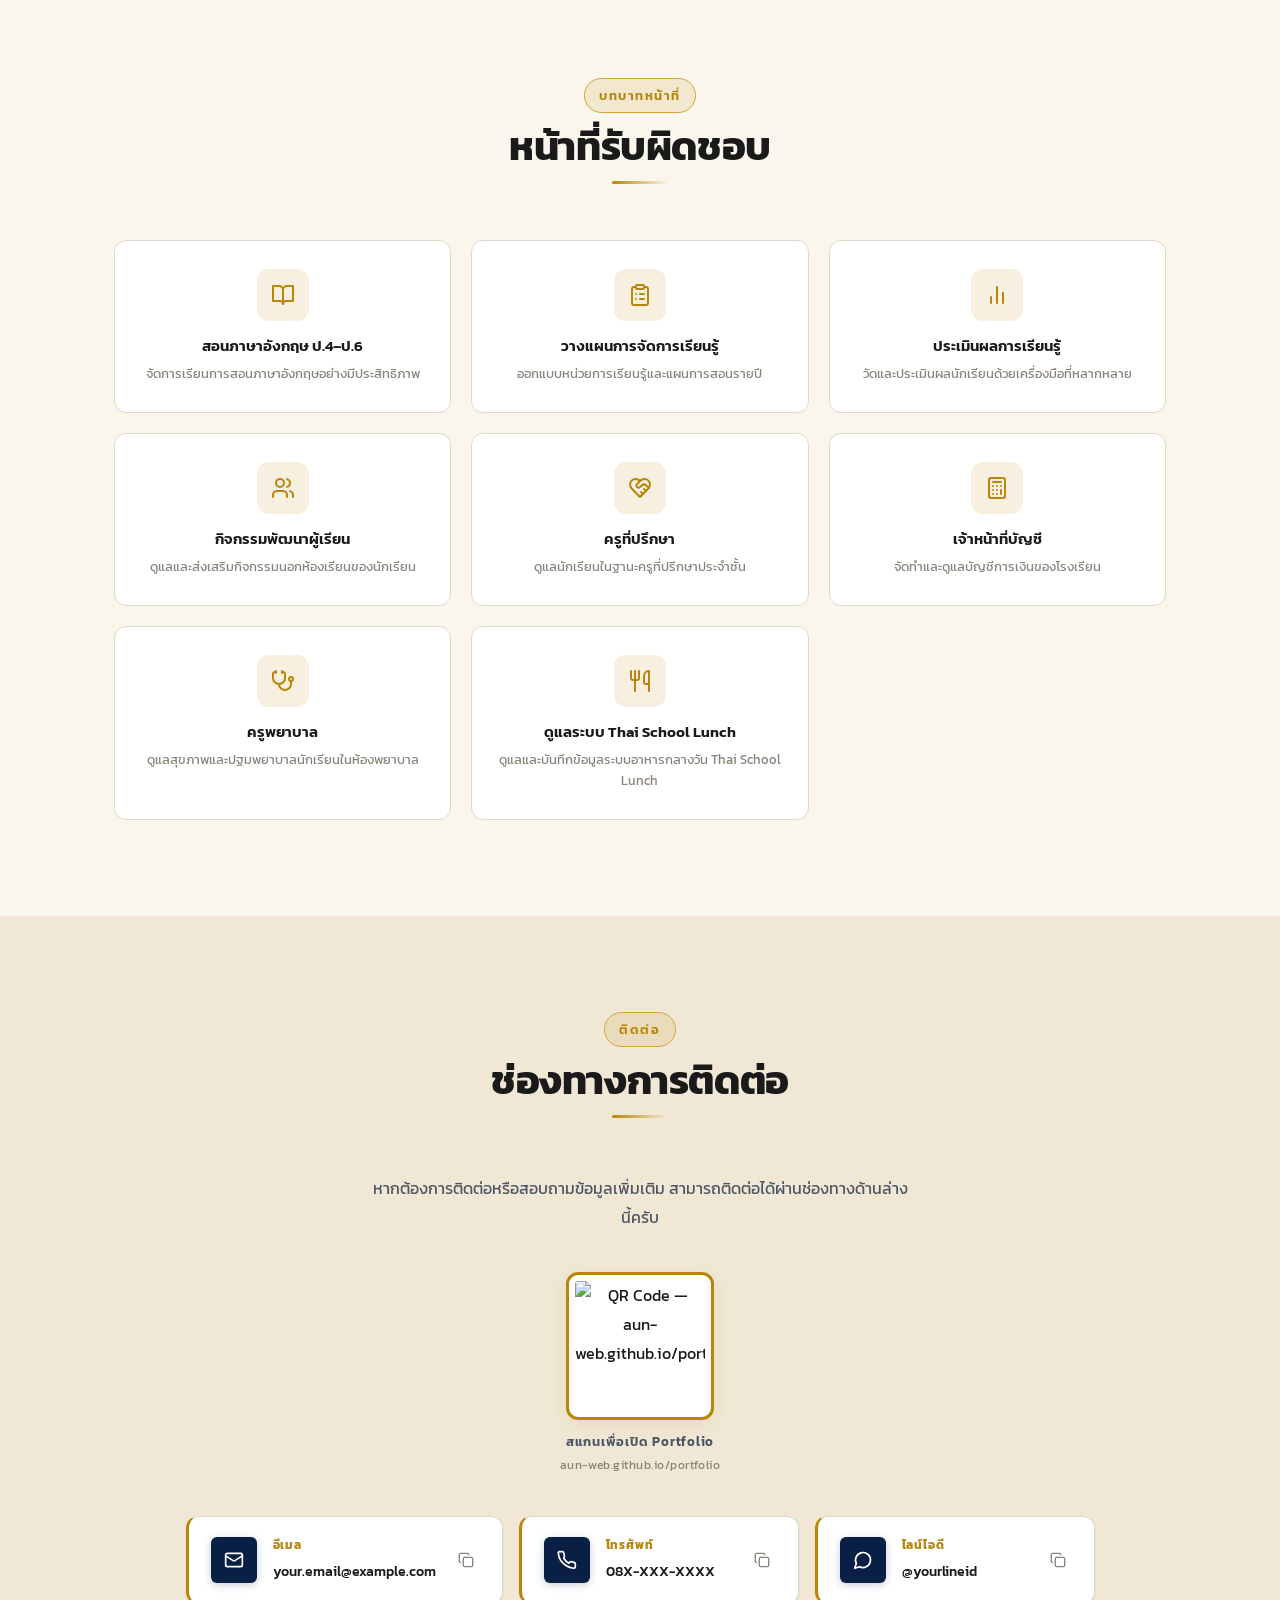
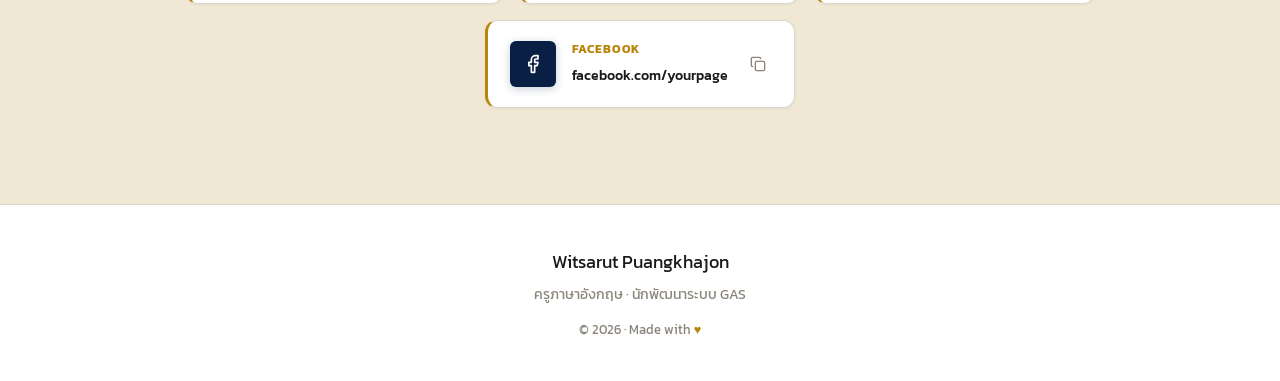
==== commit 81d46e00: "feat: add PA 2569 performance report page New page /pa2569/ (QR target for the evaluation committee)" ====
--- a/index.html
+++ b/index.html
@@ -40,7 +40,9 @@
       </a>
 
       <ul class="nav-links" id="navLinks" role="menubar">
+        <li><a href="#hero"           data-th="หน้าแรก"         data-en="Home">หน้าแรก</a></li>
         <li><a href="#wpa"            data-th="ว.PA"            data-en="PA">ว.PA</a></li>
+        <li><a href="pa2569/" class="nav-link-new"><span data-th="PA ๒๕๖๙" data-en="PA 2569">PA ๒๕๖๙</span><span class="nav-new-badge" data-th="ใหม่" data-en="New">ใหม่</span></a></li>
         <li><a href="#projects"       data-th="ผลงาน"          data-en="Portfolio">ผลงาน</a></li>
         <li><a href="#websystems"     data-th="ระบบดิจิทัล"    data-en="Systems">ระบบดิจิทัล</a></li>
         <li><a href="#awards"         data-th="รางวัล"          data-en="Awards">รางวัล</a></li>
@@ -262,6 +264,12 @@
         </div>
 
       </div>
+
+      <div class="wpa-cta reveal-up">
+        <a href="pa2569/" class="btn btn-primary"
+           data-th="📄 ดูรายงานผลการปฏิบัติงาน ปีงบประมาณ ๒๕๖๙ →"
+           data-en="📄 View PA Performance Report, Fiscal Year 2569 →">📄 ดูรายงานผลการปฏิบัติงาน ปีงบประมาณ ๒๕๖๙ →</a>
+      </div>
     </div>
   </section>
 
@@ -301,7 +309,6 @@
         <div class="websys-card sk-websys"></div>
         <div class="websys-card sk-websys"></div>
       </div>
-      <div id="lineOAWrap"></div>
     </div>
   </section>
 
--- a/css/layout.css
+++ b/css/layout.css
@@ -77,7 +77,7 @@
   font-size: .875rem;
   font-weight: 500;
   color: var(--text-2);
-  padding: 6px 12px;
+  padding: 6px 10px;
   border-radius: var(--radius-xl);
   transition: color var(--fast), background var(--fast);
   position: relative;
@@ -95,6 +95,18 @@
 .nav-links a.active { color: var(--text); }
 .nav-links a:hover::after,
 .nav-links a.active::after { width: 60%; }
+
+/* "ใหม่" badge next to a nav link */
+.nav-link-new { display: inline-flex; align-items: center; gap: 5px; }
+.nav-new-badge {
+  font-size: .6rem; font-weight: 700;
+  line-height: 1;
+  color: #fff;
+  background: var(--crimson);
+  padding: 3px 6px;
+  border-radius: var(--radius-xl);
+  letter-spacing: .02em;
+}
 
 /* Controls */
 .nav-controls { display: flex; align-items: center; gap: 8px; }
@@ -828,16 +840,20 @@
   .about-body { padding: 0 4px; }
 }
 
-@media (max-width: 760px) {
-  .section { padding: 64px 0; }
+/* Collapsed (hamburger) nav — the link row needs ~1090px at full width */
+@media (max-width: 1140px) {
   .nav-links {
     position: fixed;
     top: var(--nav-h); left: 0; right: 0;
+    z-index: 999;
     background: var(--bg-surface);
     border-bottom: 1px solid var(--border);
     flex-direction: column;
+    align-items: stretch;
     padding: 16px 24px 24px;
     gap: 4px;
+    max-height: calc(100svh - var(--nav-h));
+    overflow-y: auto;
     transform: translateY(-100%);
     opacity: 0;
     pointer-events: none;
@@ -845,9 +861,13 @@
     box-shadow: var(--shadow-sm);
   }
   .nav-links.open { transform: none; opacity: 1; pointer-events: all; }
-  .nav-links a { padding: 10px 14px; border-radius: var(--radius-s); }
+  .nav-links a { display: flex; padding: 10px 14px; border-radius: var(--radius-s); }
 
   .btn-hamburger { display: flex; }
+}
+
+@media (max-width: 760px) {
+  .section { padding: 64px 0; }
 
   /* Hero mobile: stack */
   .hero-split {
--- a/css/components.css
+++ b/css/components.css
@@ -416,6 +416,12 @@
 [data-theme="dark"] .wpa-card:hover { border-color: var(--gold); }
 [data-theme="dark"] .wpa-title { color: var(--text); }
 
+.wpa-cta {
+  display: flex; justify-content: center;
+  margin-top: 36px;
+}
+.wpa-cta .btn { white-space: normal; text-align: center; justify-content: center; }
+
 @media (max-width: 900px) {
   .wpa-grid { grid-template-columns: 1fr; gap: 16px; }
   .wpa-card { padding: 24px 22px 20px; }
@@ -1218,112 +1224,35 @@
   font-weight: 400;
 }
 
-/* ============================================================
-   LINE OA FEATURED CARD
-   ============================================================ */
-.lineoa-card {
-  background: var(--bg-surface);
-  border: 1.5px solid rgba(6,199,85,.25);
-  border-radius: var(--radius-l);
-  padding: 32px 36px;
-  position: relative;
-  overflow: hidden;
-  display: grid;
-  grid-template-columns: 1fr 100px;
-  gap: 32px;
-  align-items: center;
-  box-shadow: 0 4px 24px rgba(6,199,85,.07);
-  margin-top: 4px;
-}
-.lineoa-card::before {
-  content: '';
-  position: absolute;
-  top: 0; left: 0; right: 0;
-  height: 4px;
-  background: linear-gradient(90deg, #06C755, #00B44B);
-}
-.lineoa-card::after {
-  content: '';
-  position: absolute;
-  right: -50px; bottom: -50px;
-  width: 180px; height: 180px;
-  border-radius: 50%;
-  background: rgba(6,199,85,.06);
-  pointer-events: none;
-}
-
-.lineoa-badge {
-  display: inline-flex; align-items: center; gap: 6px;
-  background: rgba(6,199,85,.12);
-  color: #06C755;
-  font-size: .72rem; font-weight: 700;
-  letter-spacing: .08em; text-transform: uppercase;
-  padding: 4px 12px;
-  border-radius: var(--radius-xl);
-  margin-bottom: 10px;
-}
-.lineoa-badge svg { width: 13px; height: 13px; }
-
-.lineoa-title {
-  font-size: 1.25rem; font-weight: 700;
-  color: var(--text);
-  margin-bottom: 8px;
-}
-.lineoa-desc {
-  font-size: .88rem; color: var(--text-2);
-  line-height: 1.7; margin-bottom: 20px;
-  max-width: 600px;
-}
-.lineoa-features {
-  display: flex; flex-wrap: wrap; gap: 10px;
-}
-.lineoa-feature {
-  display: flex; align-items: center; gap: 6px;
+/* Card without screenshot (e.g. Line OA): tinted strip with large icon */
+.websys-img--icon {
+  display: flex; align-items: center; justify-content: center;
+  background: var(--sys-color-dim, var(--accent-dim));
+  color: var(--sys-color, var(--accent));
+}
+.websys-img--icon svg { width: 48px; height: 48px; }
+
+/* Feature chips inside a system card */
+.websys-features {
+  display: flex; flex-wrap: wrap; gap: 5px;
+  position: relative; z-index: 1;
+}
+.websys-features li {
+  font-size: .68rem; font-weight: 500;
+  color: var(--text-2);
   background: var(--bg-alt);
   border: 1px solid var(--border);
   border-radius: var(--radius-xl);
-  padding: 7px 14px;
-  font-size: .8rem; font-weight: 500;
-  color: var(--text-2);
-  transition: background var(--fast), border-color var(--fast), color var(--fast);
-}
-.lineoa-feature:hover {
-  background: rgba(6,199,85,.08);
-  border-color: rgba(6,199,85,.4);
-  color: #06C755;
-}
-.lineoa-feature svg { width: 14px; height: 14px; color: #06C755; }
-
-.lineoa-side {
-  text-align: center;
-  position: relative; z-index: 1;
-}
-.lineoa-icon-big {
-  width: 72px; height: 72px;
-  border-radius: var(--radius-m);
-  background: rgba(6,199,85,.12);
-  color: #06C755;
-  display: flex; align-items: center; justify-content: center;
-  margin: 0 auto 8px;
-}
-.lineoa-icon-big svg { width: 36px; height: 36px; }
-.lineoa-platform {
-  font-size: .7rem; font-weight: 700;
-  color: #06C755; letter-spacing: .06em;
-  text-transform: uppercase;
+  padding: 1px 9px;
+  line-height: 1.7;
 }
 
 /* Responsive websystems */
 @media (max-width: 960px) {
   .websys-grid { grid-template-columns: repeat(2, 1fr); }
 }
-@media (max-width: 760px) {
-  .lineoa-card { grid-template-columns: 1fr; padding: 24px 22px; }
-  .lineoa-side { display: none; }
-}
 @media (max-width: 480px) {
   .websys-grid { grid-template-columns: 1fr; }
-  .lineoa-card { padding: 20px 18px; }
 }
 
 /* ============================================================
--- a/css/animations.css
+++ b/css/animations.css
@@ -86,12 +86,3 @@
 body {
   animation: pageFadeIn .4s ease forwards;
 }
-
-/* ============================================================
-   MOBILE MENU OVERLAY
-   ============================================================ */
-@media (max-width: 760px) {
-  .nav-links {
-    z-index: 999;
-  }
-}
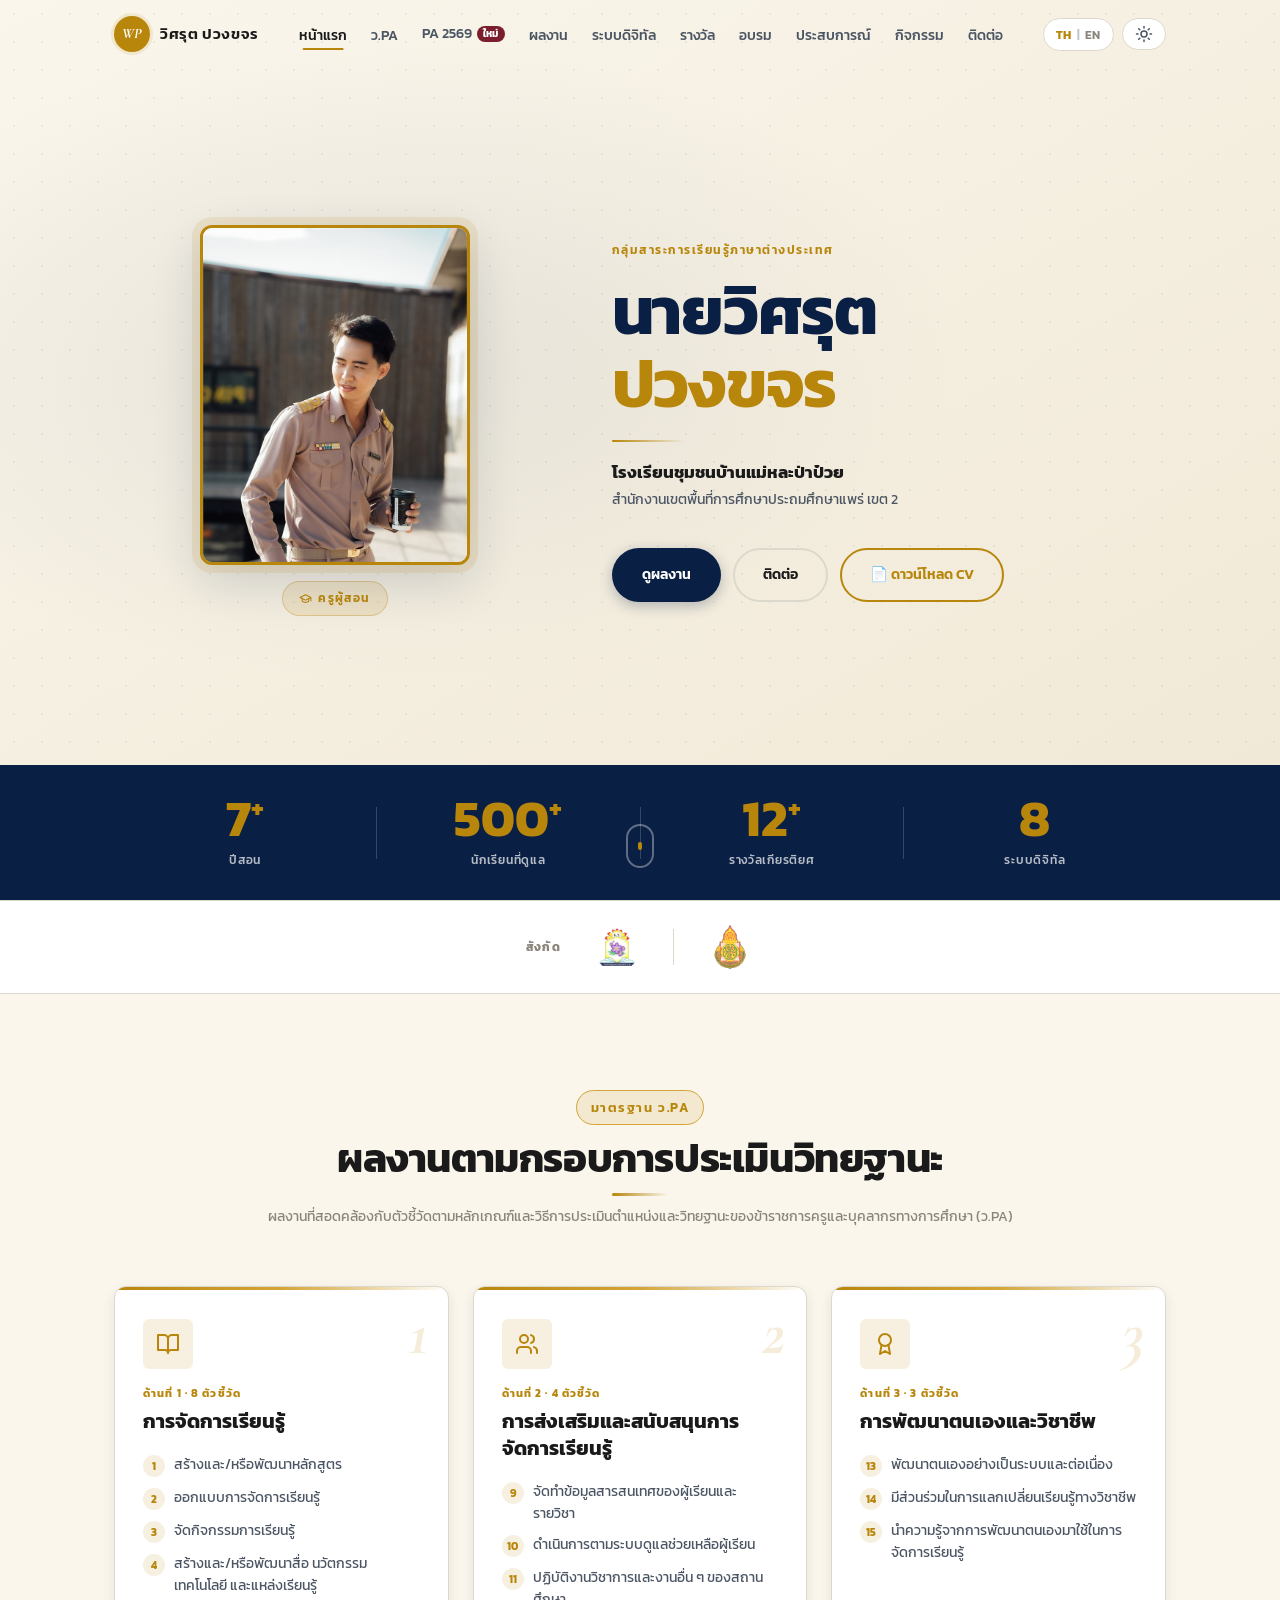
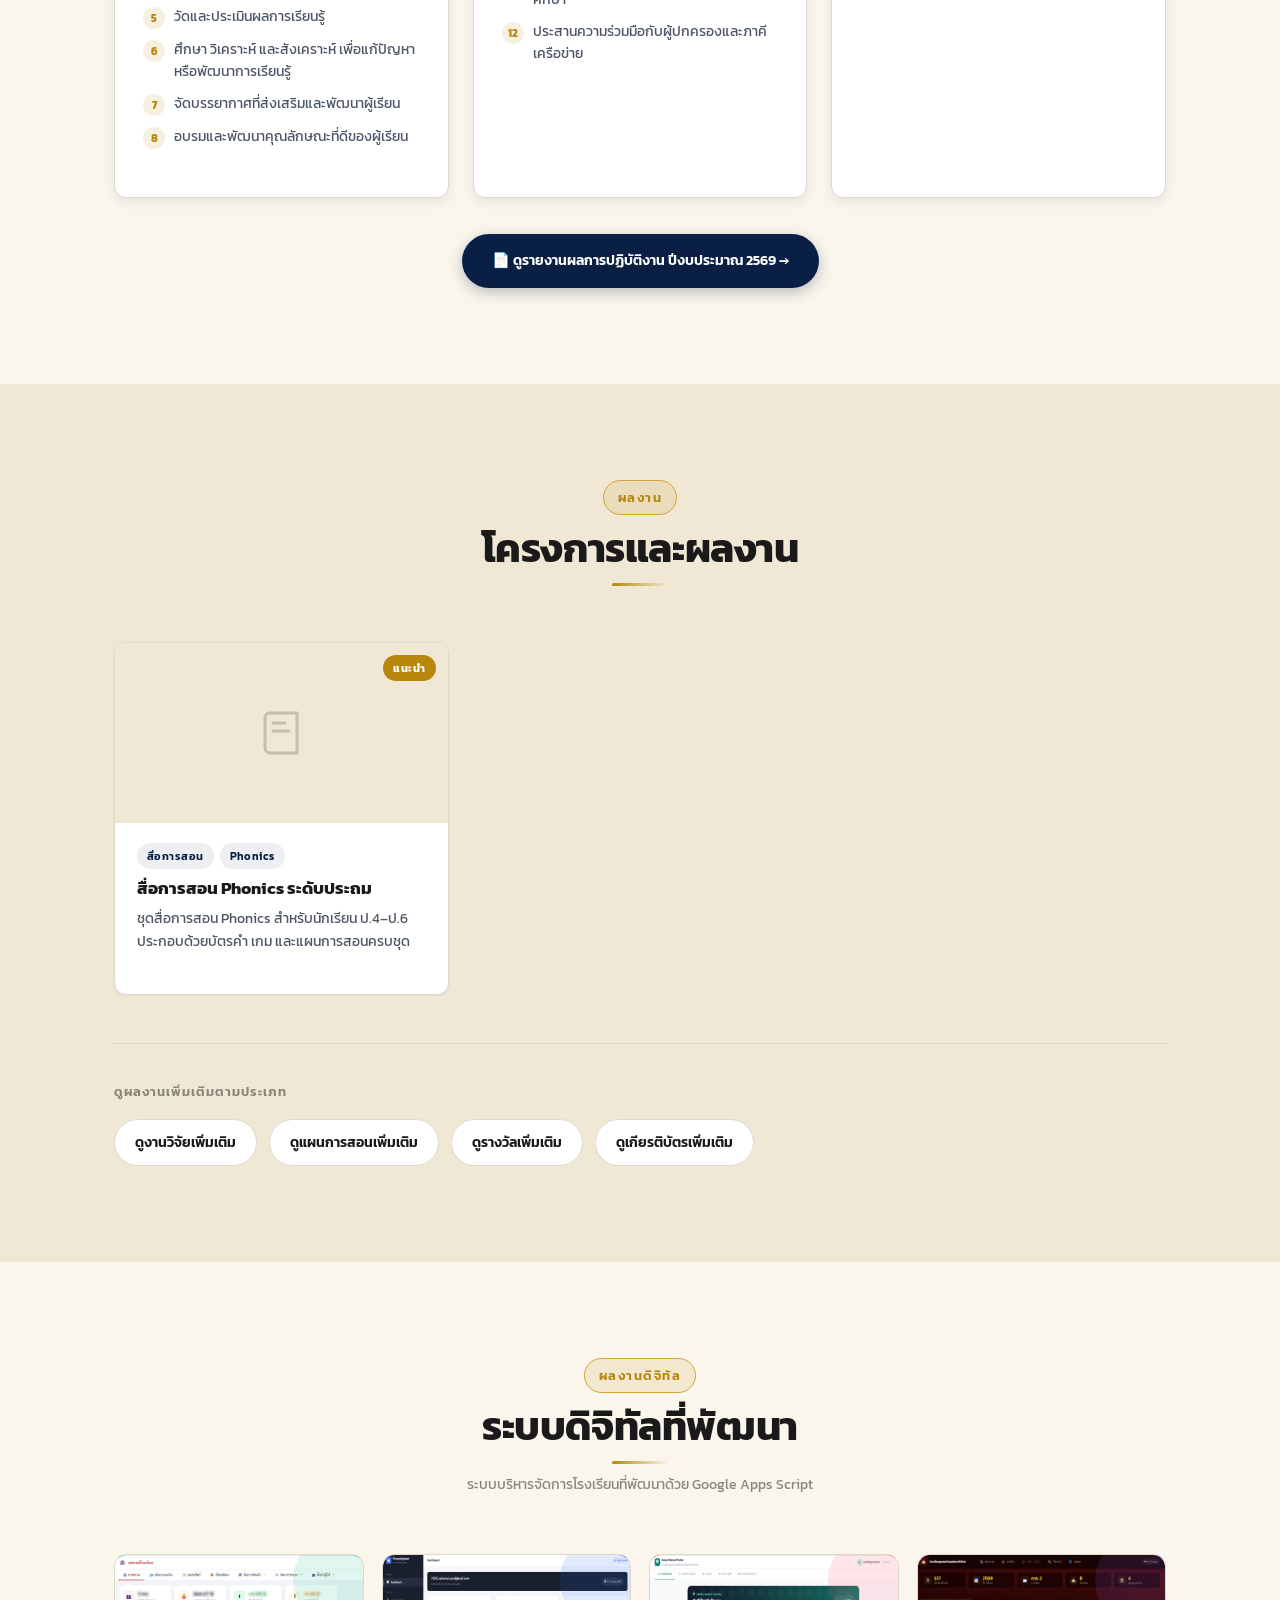
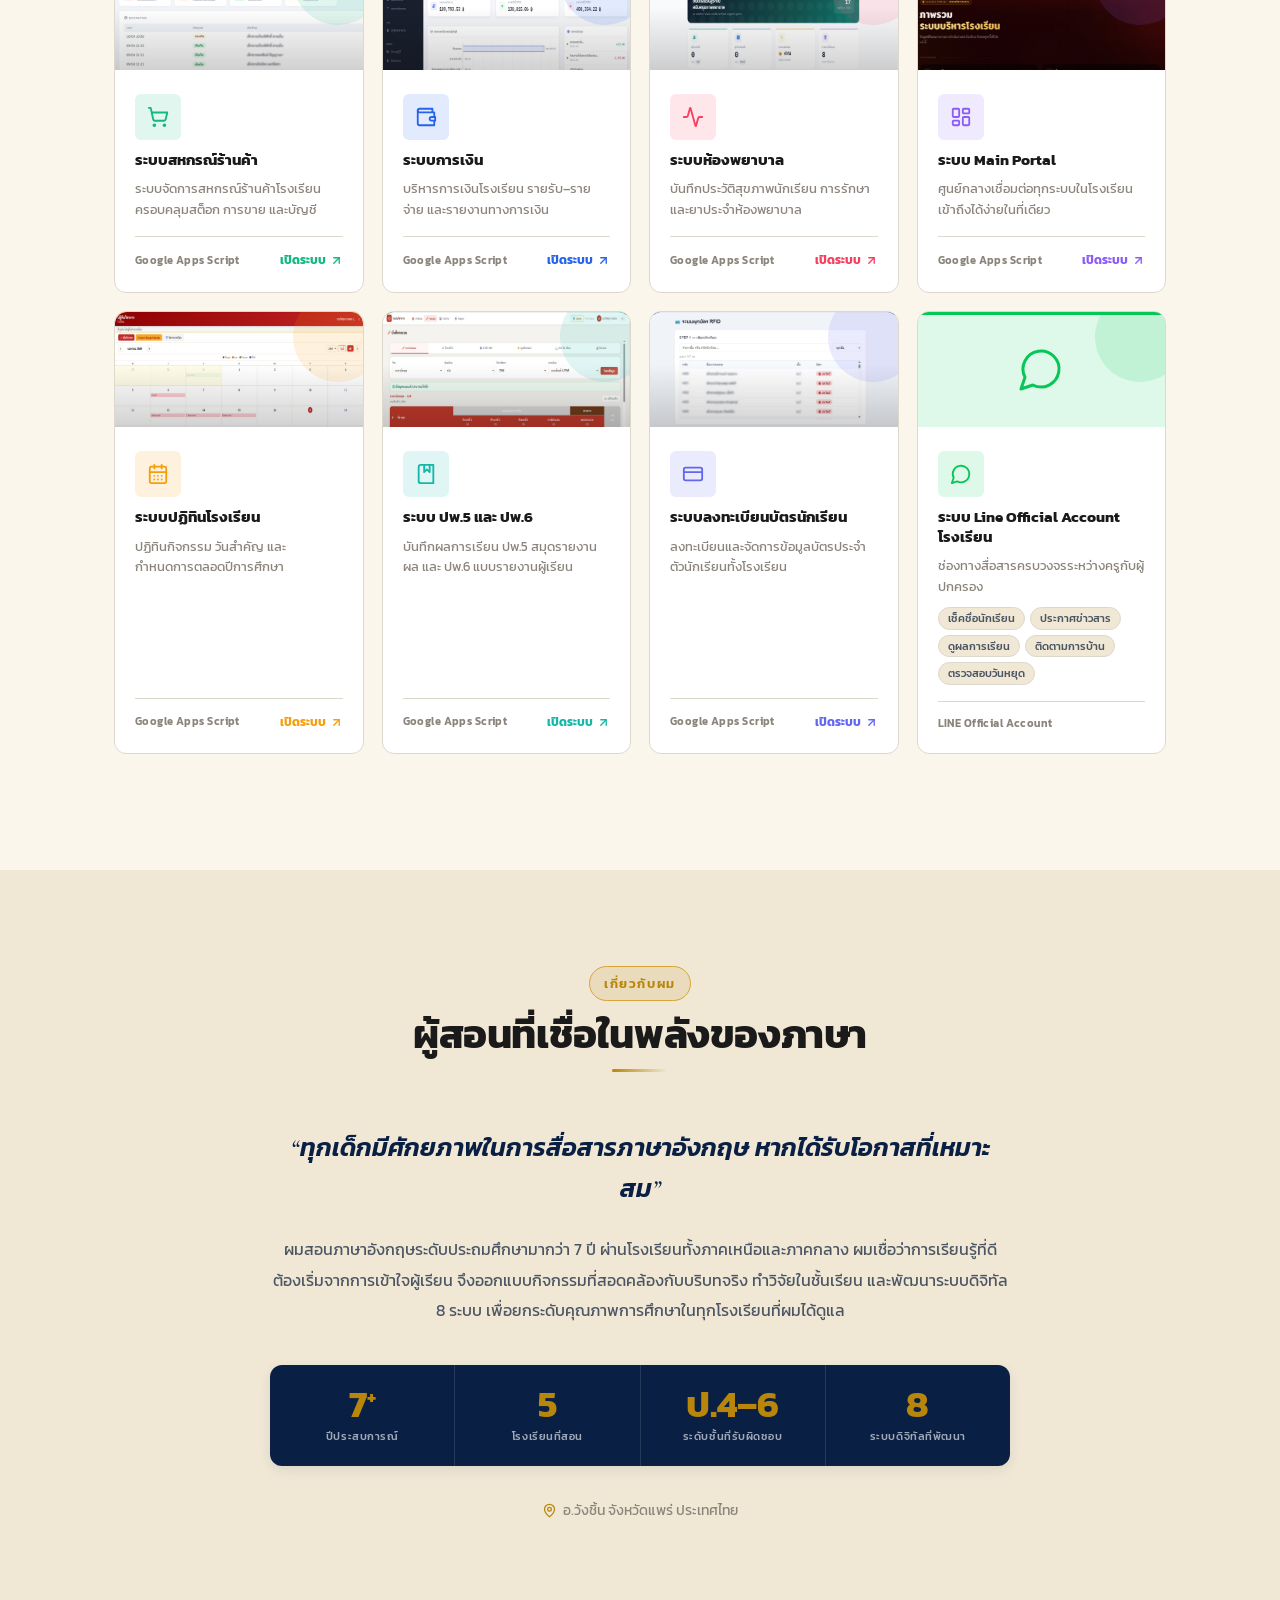
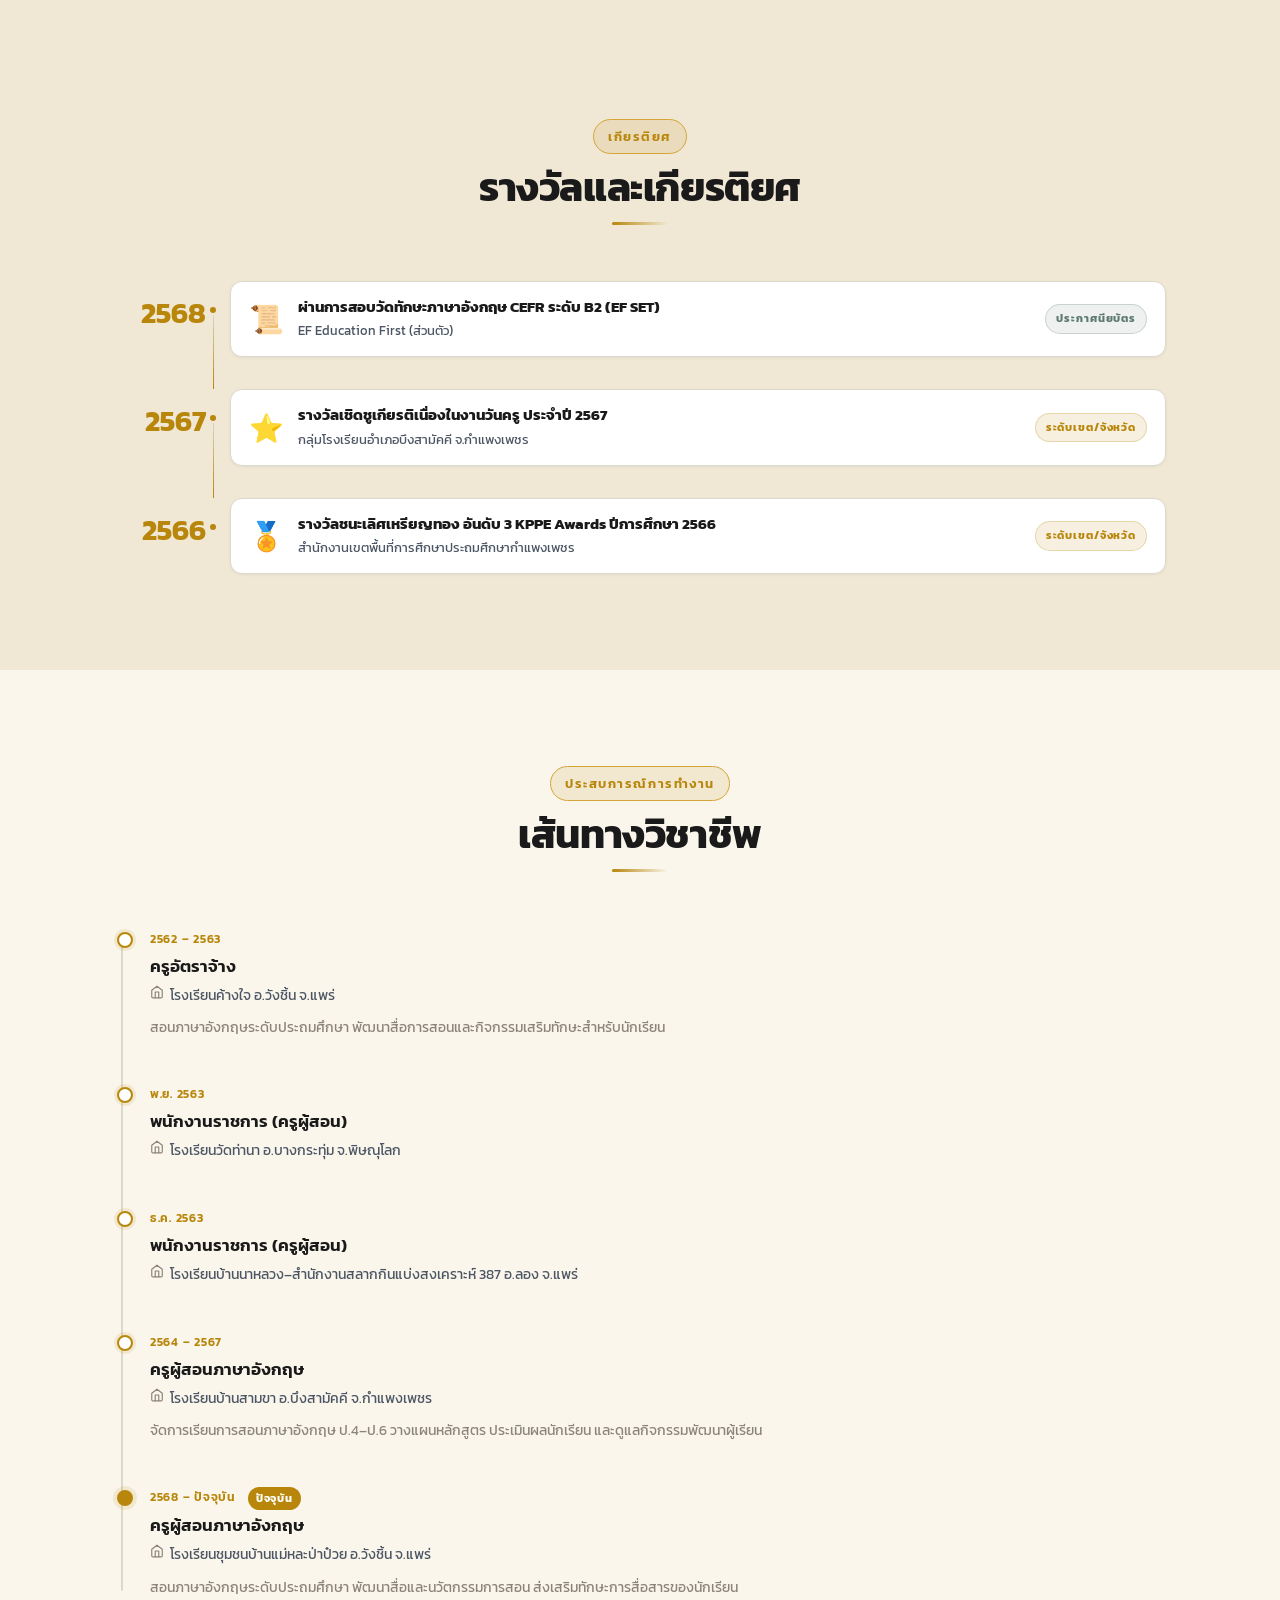
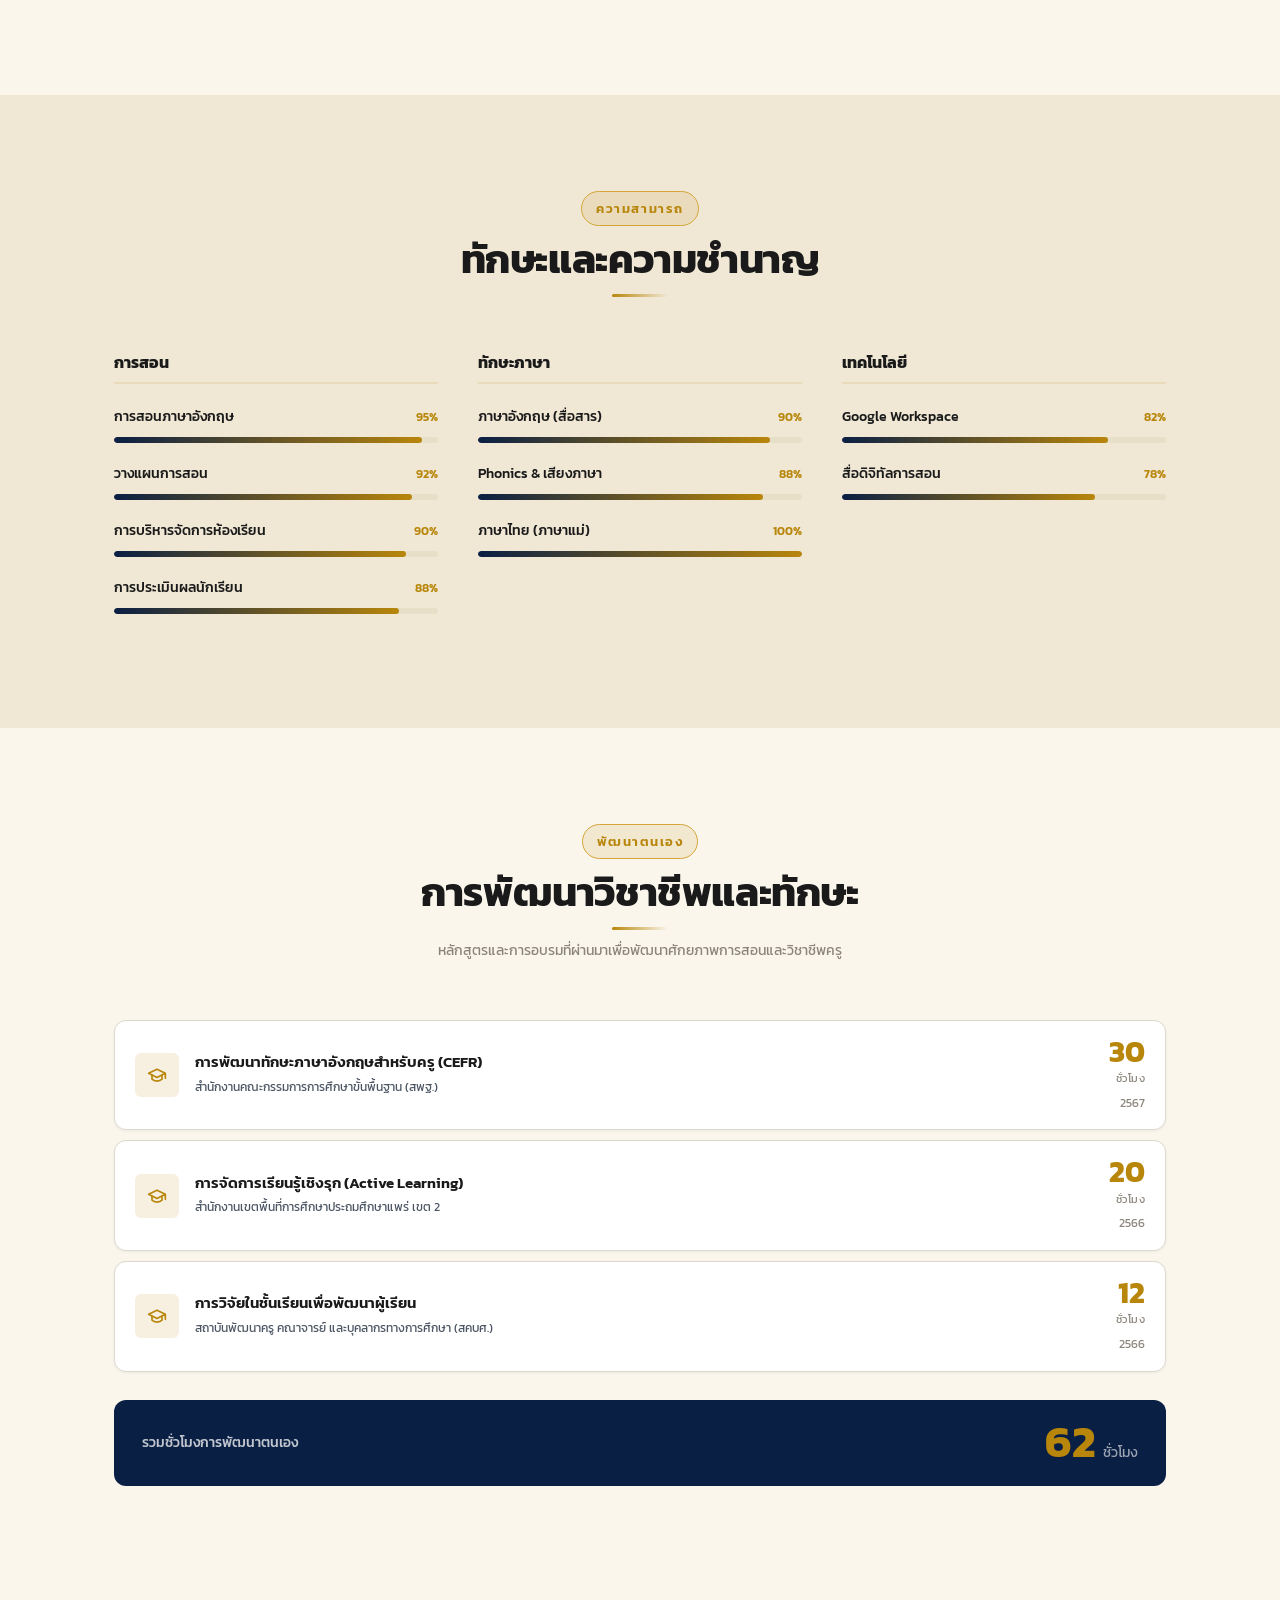
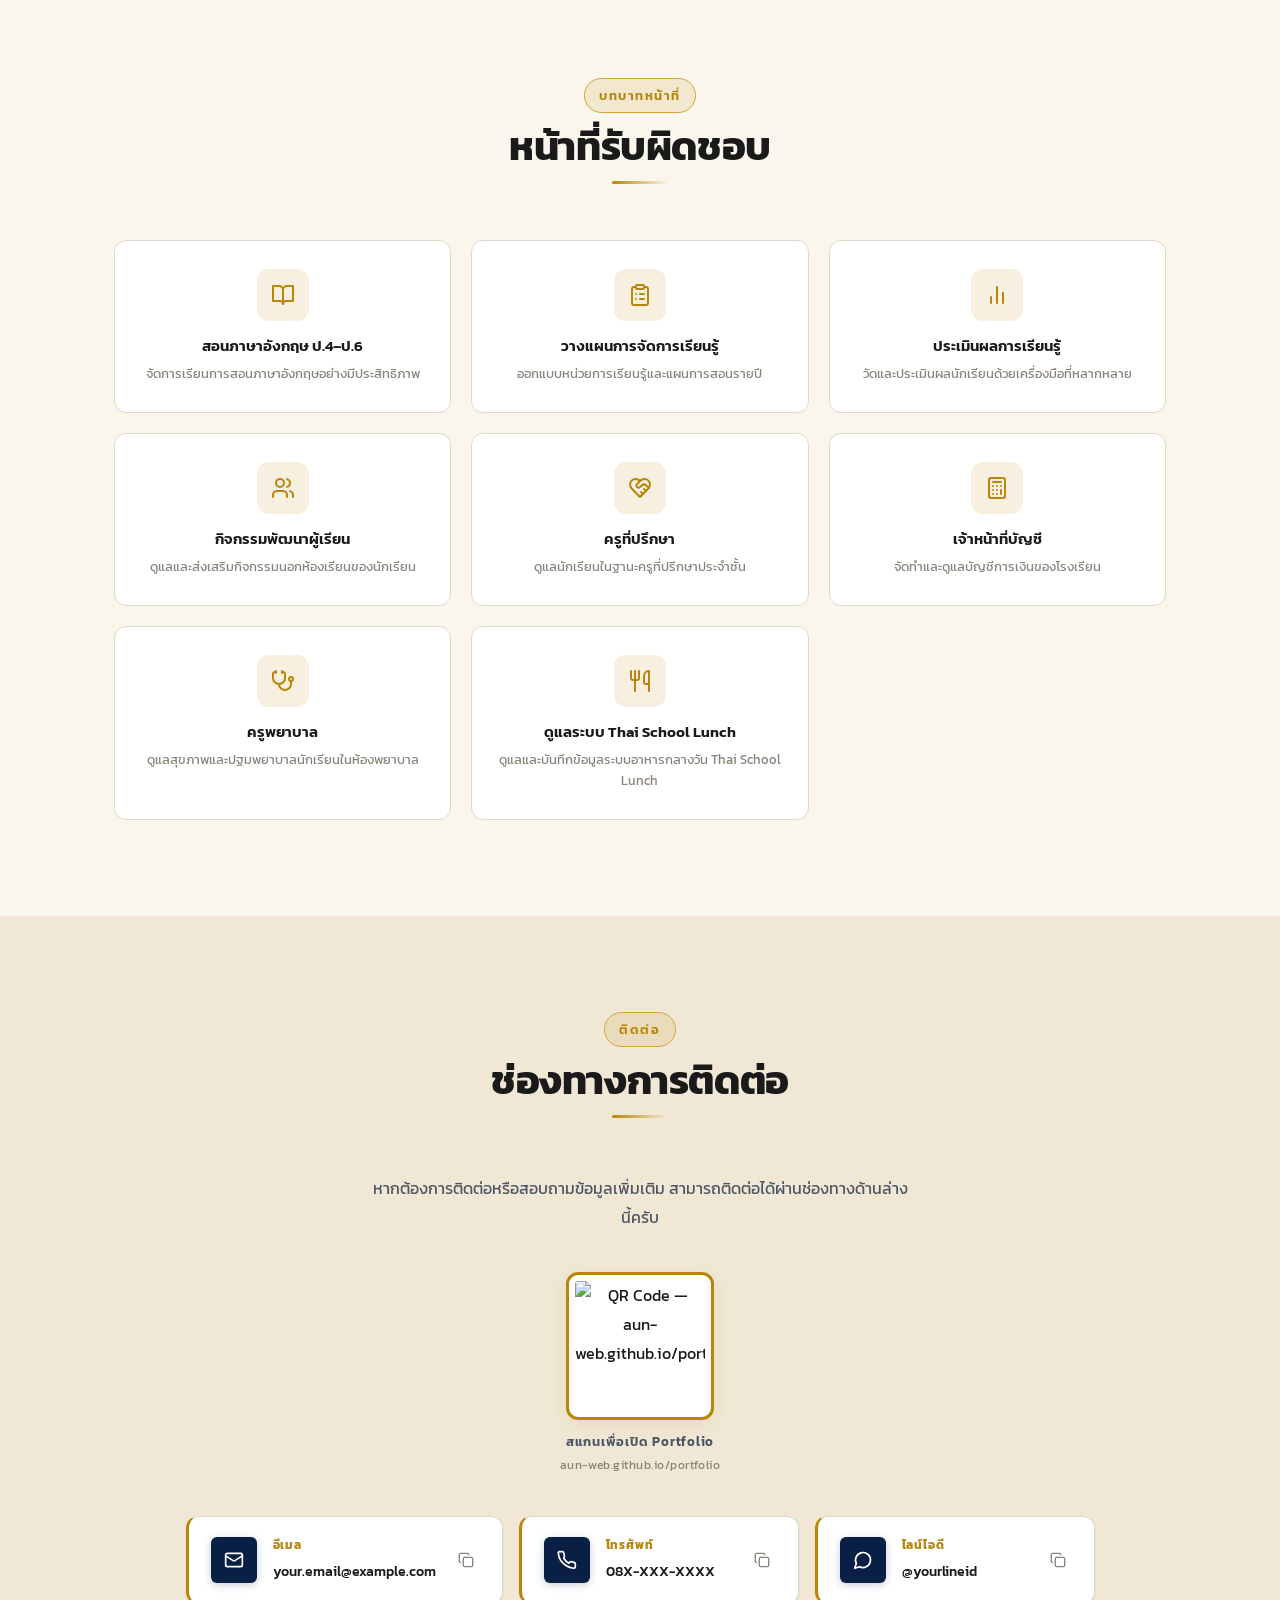
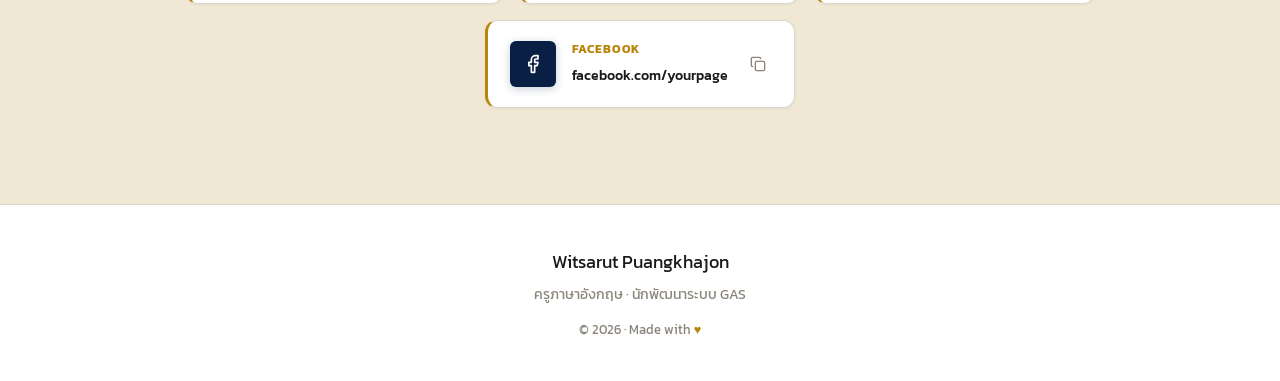
==== commit afd484e1: "style: use Arabic numerals on PA 2569 page and links Convert every Thai digit (๐-๙) to Arabic (0-9) " ====
--- a/index.html
+++ b/index.html
@@ -42,7 +42,7 @@
       <ul class="nav-links" id="navLinks" role="menubar">
         <li><a href="#hero"           data-th="หน้าแรก"         data-en="Home">หน้าแรก</a></li>
         <li><a href="#wpa"            data-th="ว.PA"            data-en="PA">ว.PA</a></li>
-        <li><a href="pa2569/" class="nav-link-new"><span data-th="PA ๒๕๖๙" data-en="PA 2569">PA ๒๕๖๙</span><span class="nav-new-badge" data-th="ใหม่" data-en="New">ใหม่</span></a></li>
+        <li><a href="pa2569/" class="nav-link-new"><span data-th="PA 2569" data-en="PA 2569">PA 2569</span><span class="nav-new-badge" data-th="ใหม่" data-en="New">ใหม่</span></a></li>
         <li><a href="#projects"       data-th="ผลงาน"          data-en="Portfolio">ผลงาน</a></li>
         <li><a href="#websystems"     data-th="ระบบดิจิทัล"    data-en="Systems">ระบบดิจิทัล</a></li>
         <li><a href="#awards"         data-th="รางวัล"          data-en="Awards">รางวัล</a></li>
@@ -267,8 +267,8 @@
 
       <div class="wpa-cta reveal-up">
         <a href="pa2569/" class="btn btn-primary"
-           data-th="📄 ดูรายงานผลการปฏิบัติงาน ปีงบประมาณ ๒๕๖๙ →"
-           data-en="📄 View PA Performance Report, Fiscal Year 2569 →">📄 ดูรายงานผลการปฏิบัติงาน ปีงบประมาณ ๒๕๖๙ →</a>
+           data-th="📄 ดูรายงานผลการปฏิบัติงาน ปีงบประมาณ 2569 →"
+           data-en="📄 View PA Performance Report, Fiscal Year 2569 →">📄 ดูรายงานผลการปฏิบัติงาน ปีงบประมาณ 2569 →</a>
       </div>
     </div>
   </section>
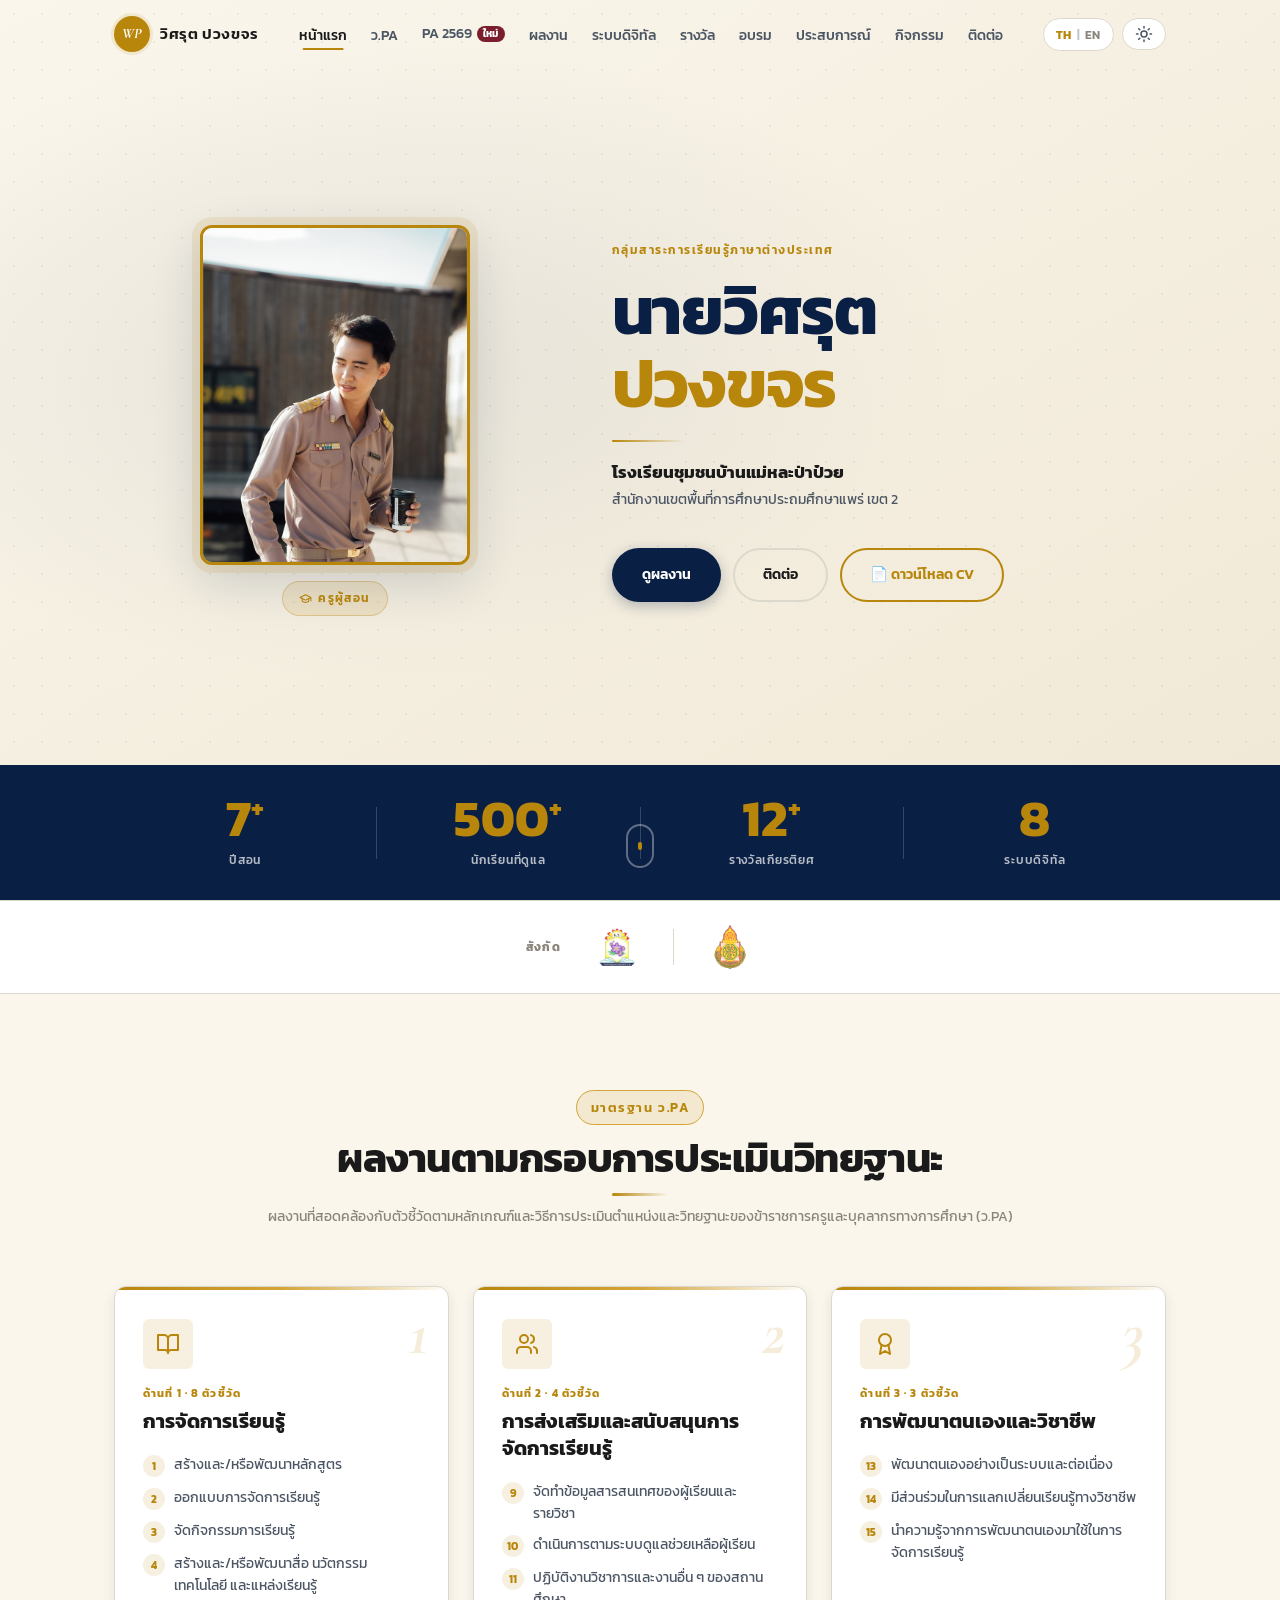
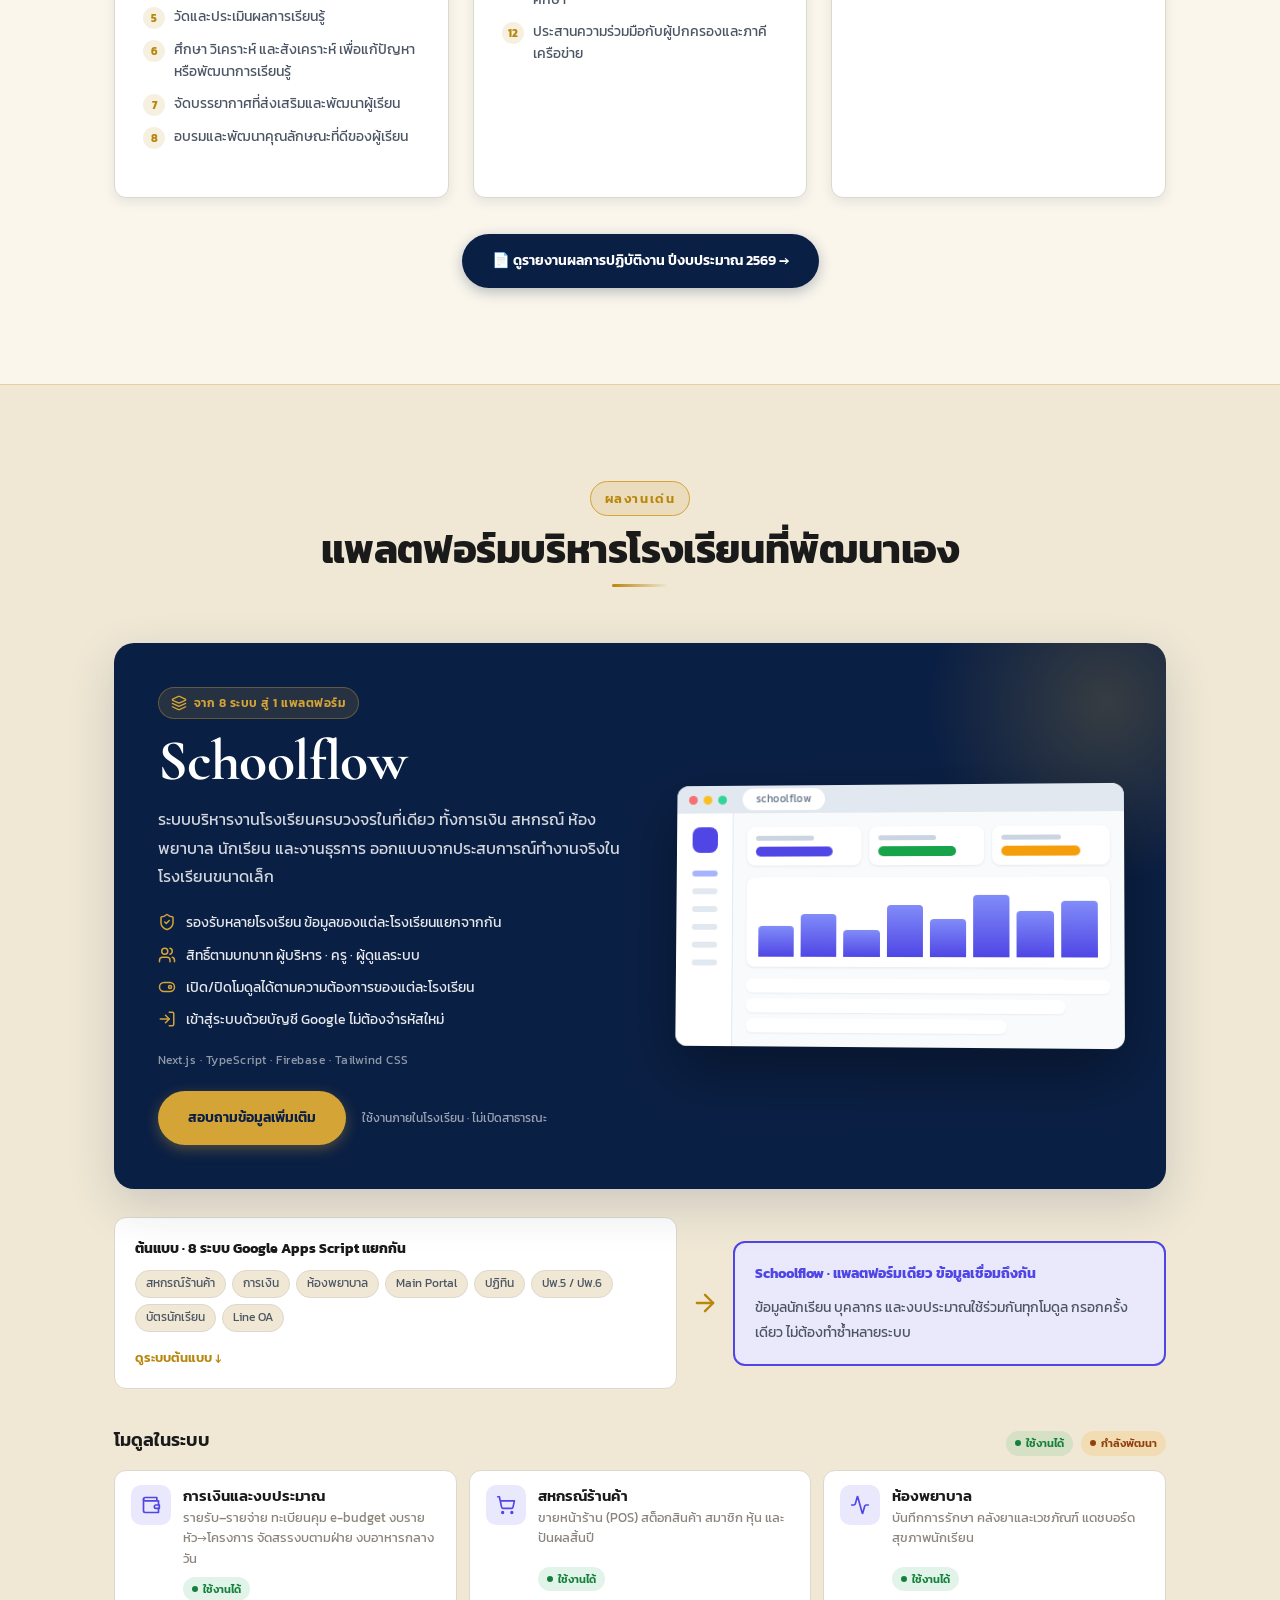
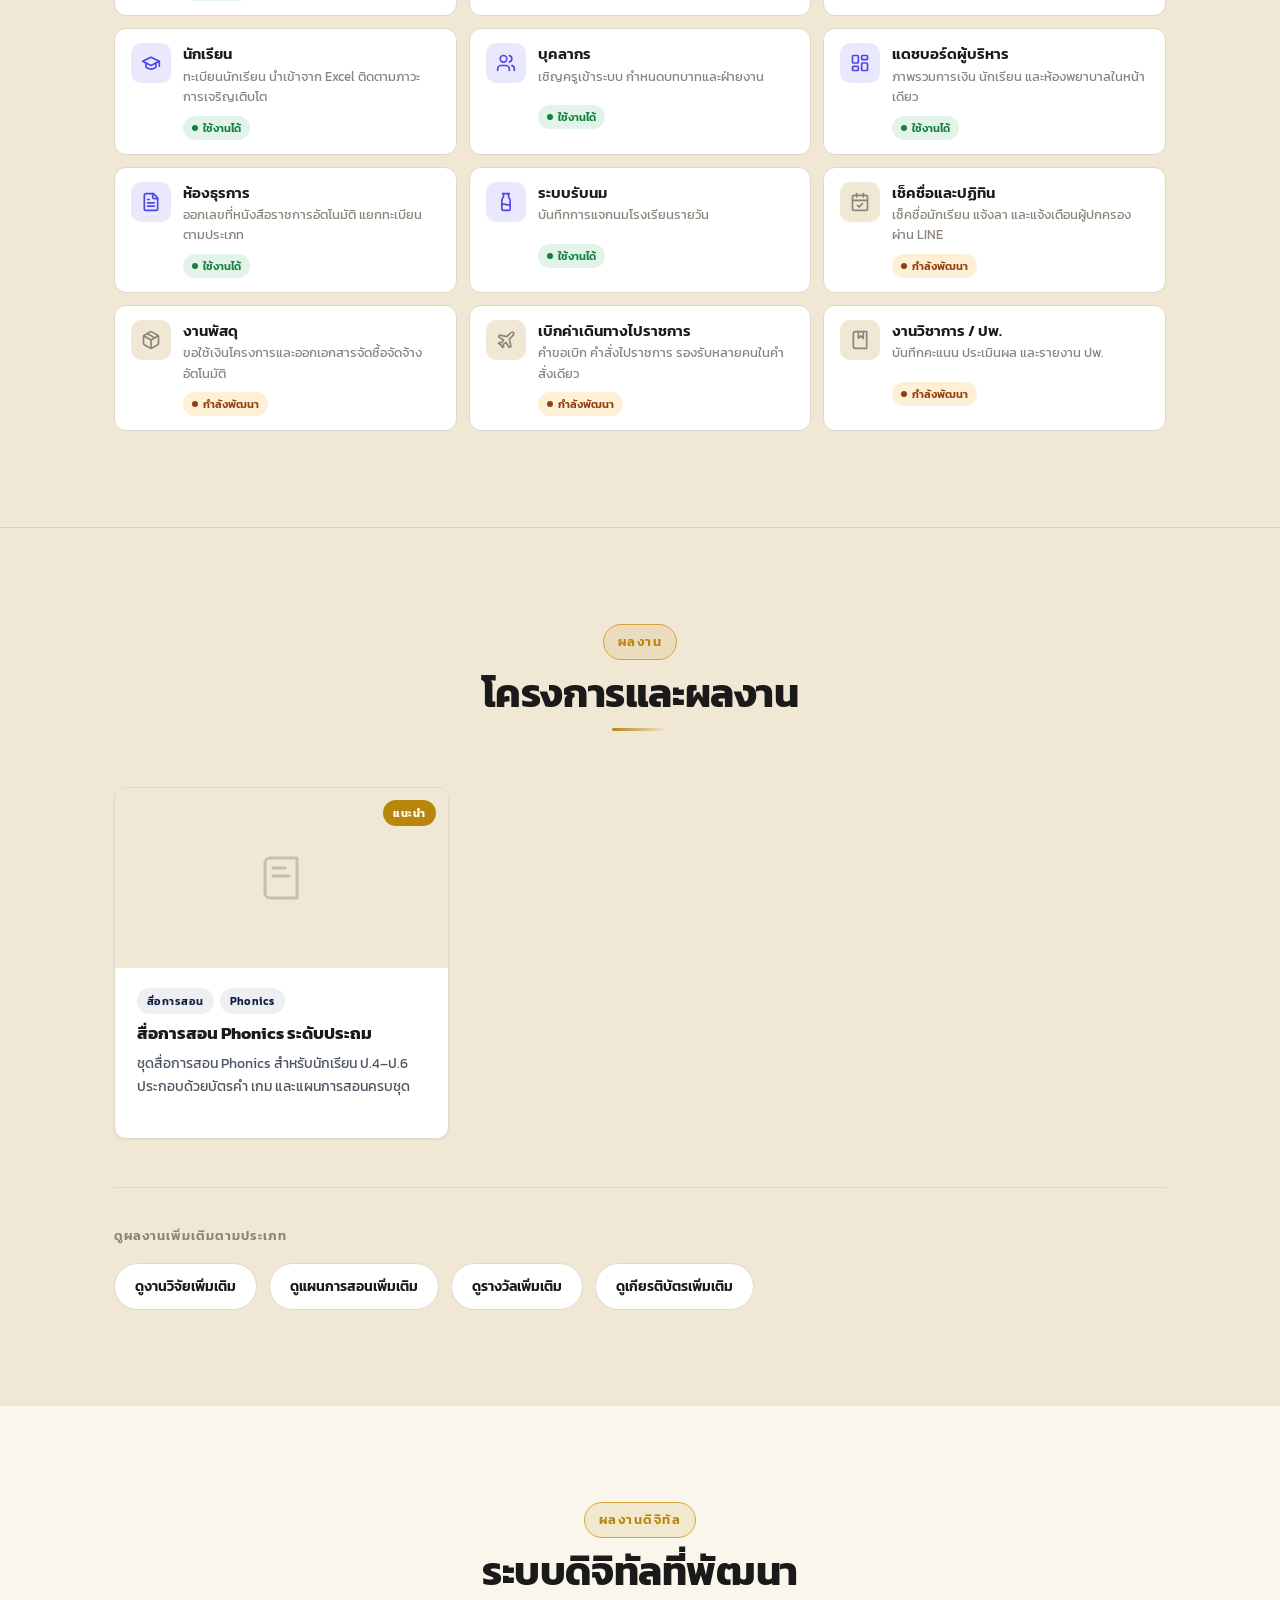
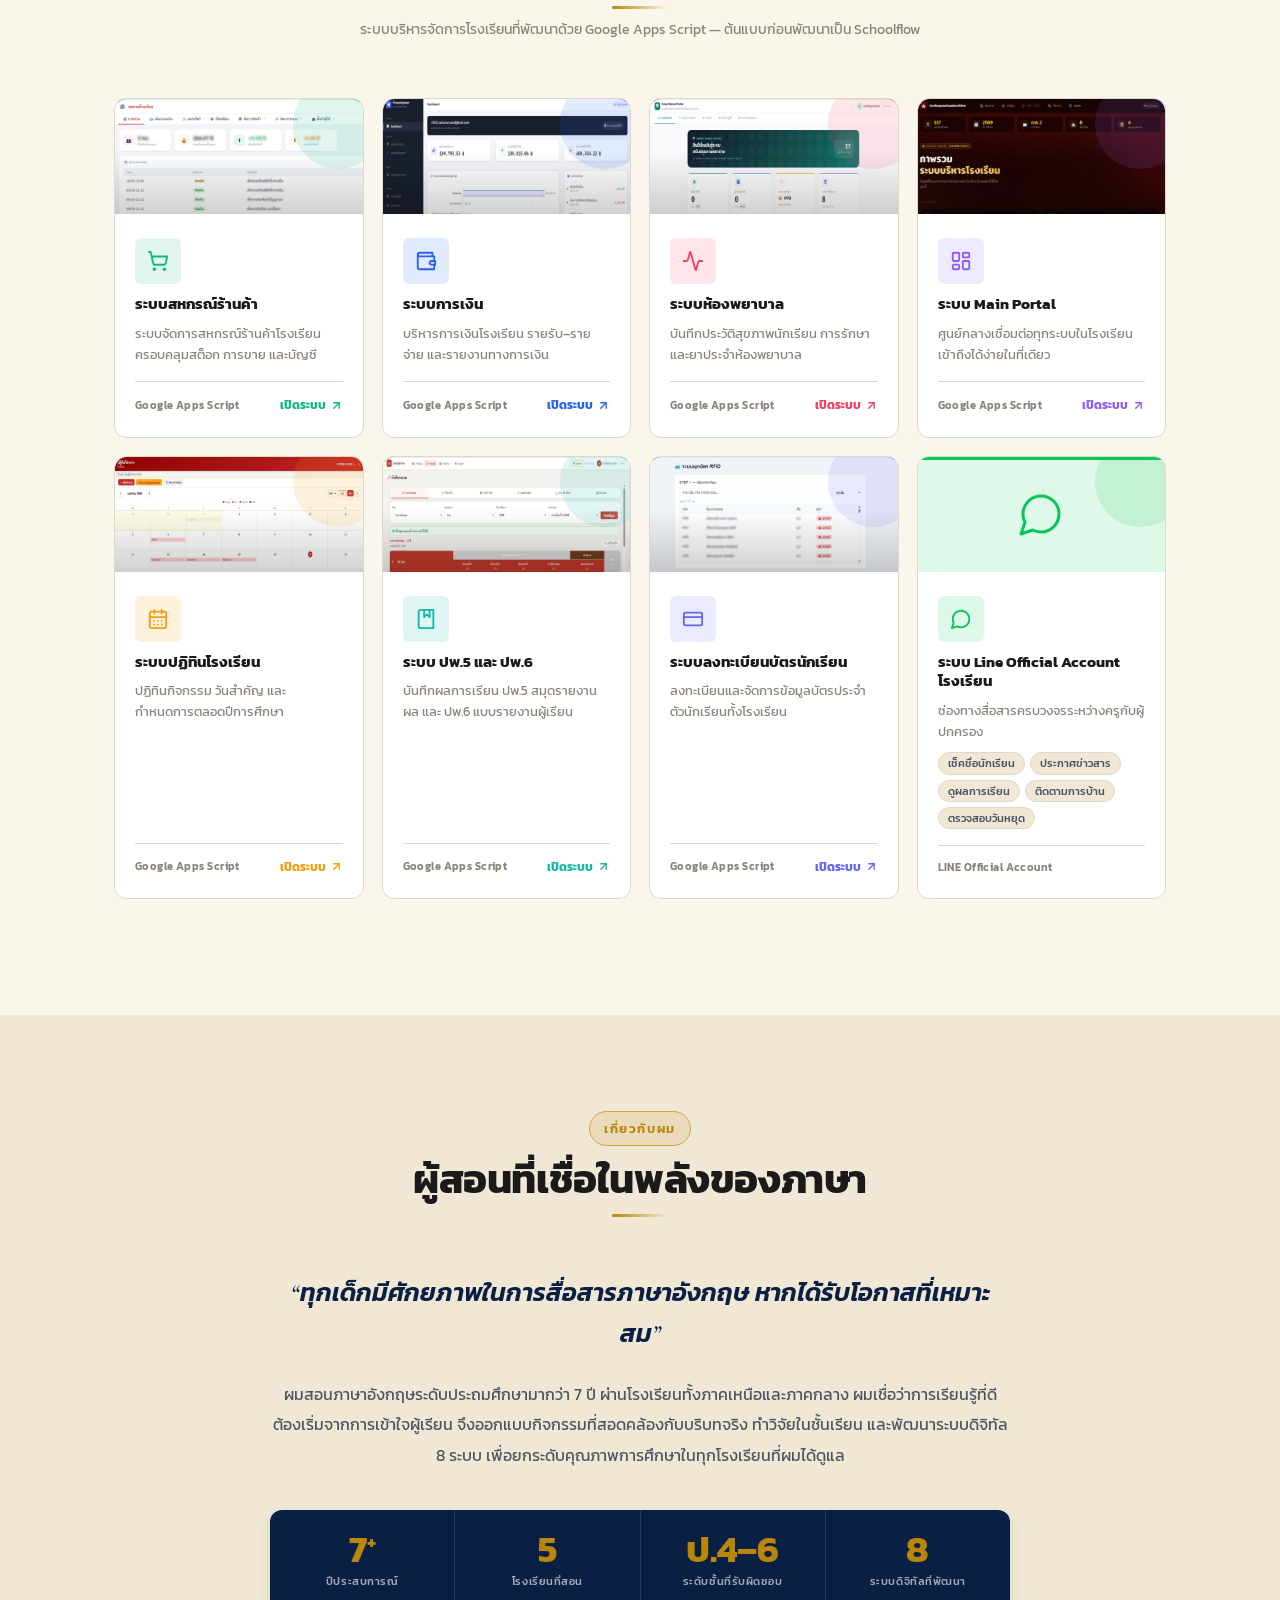
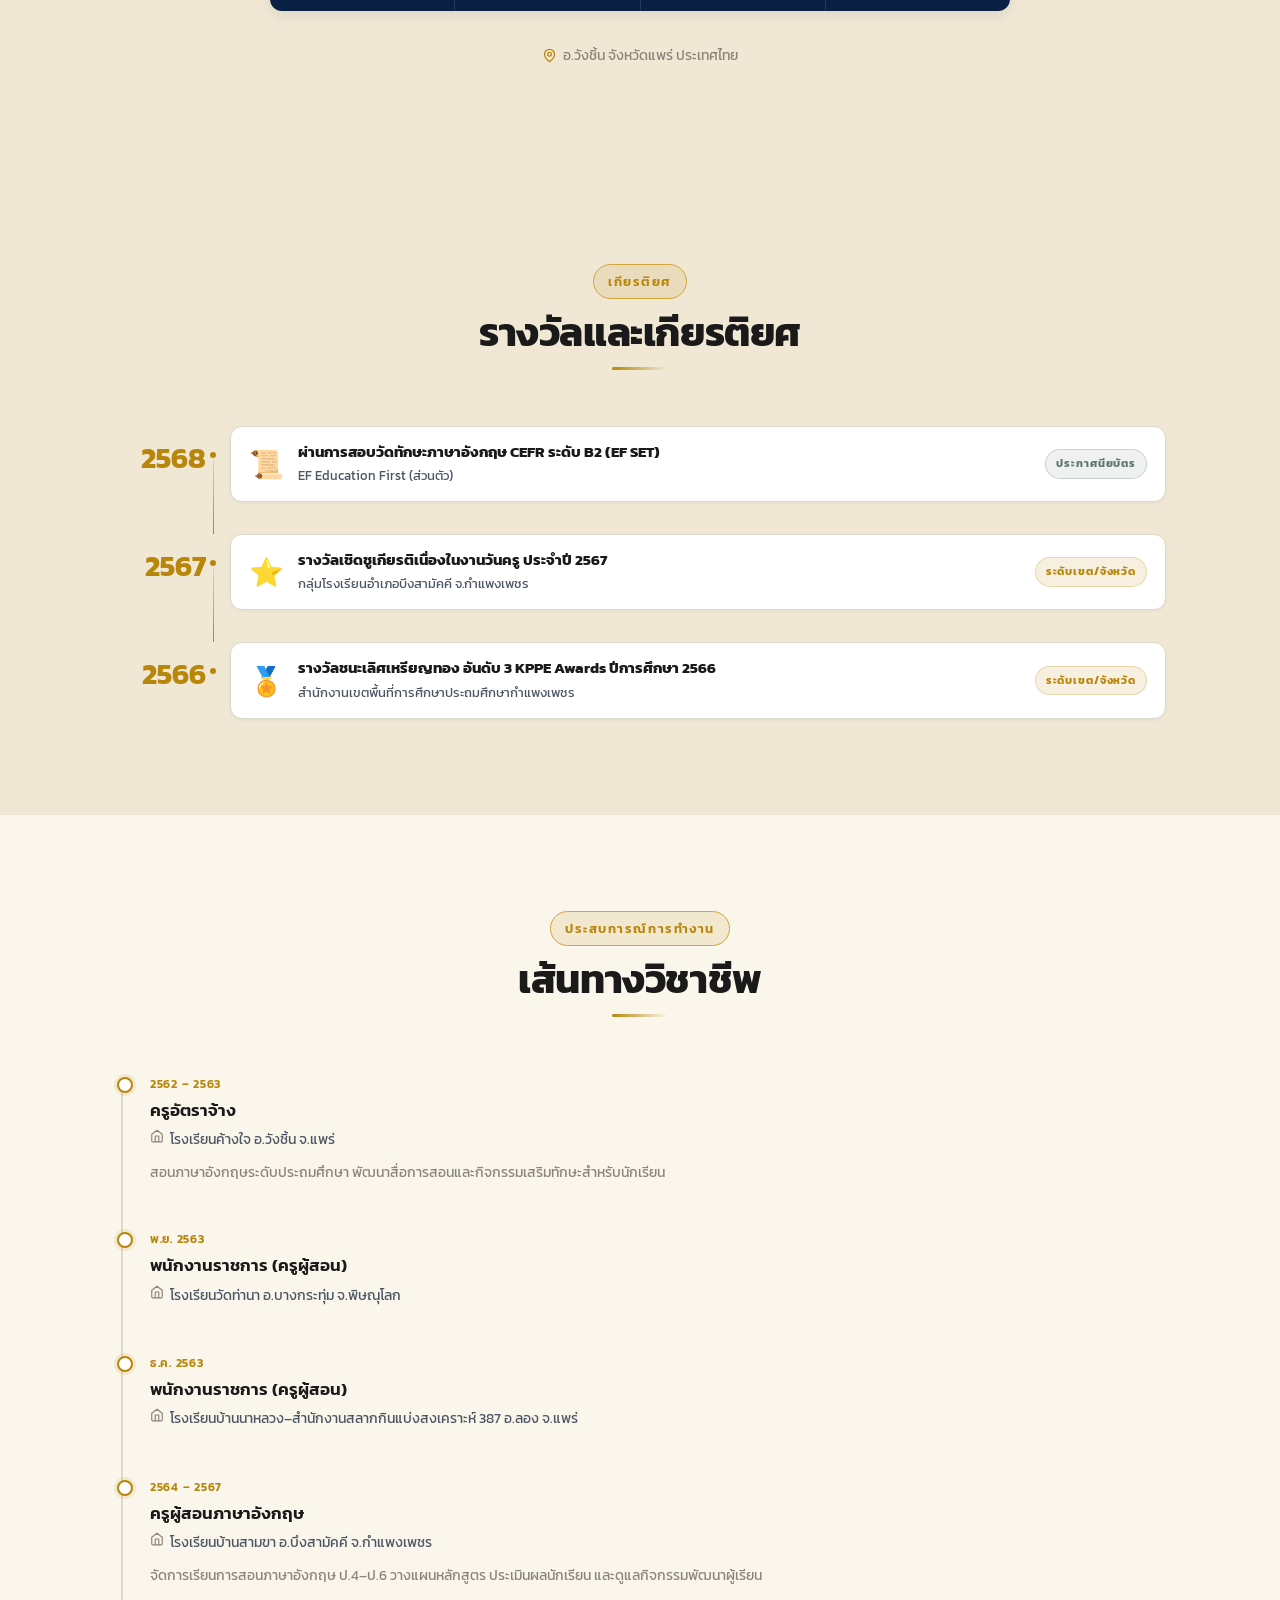
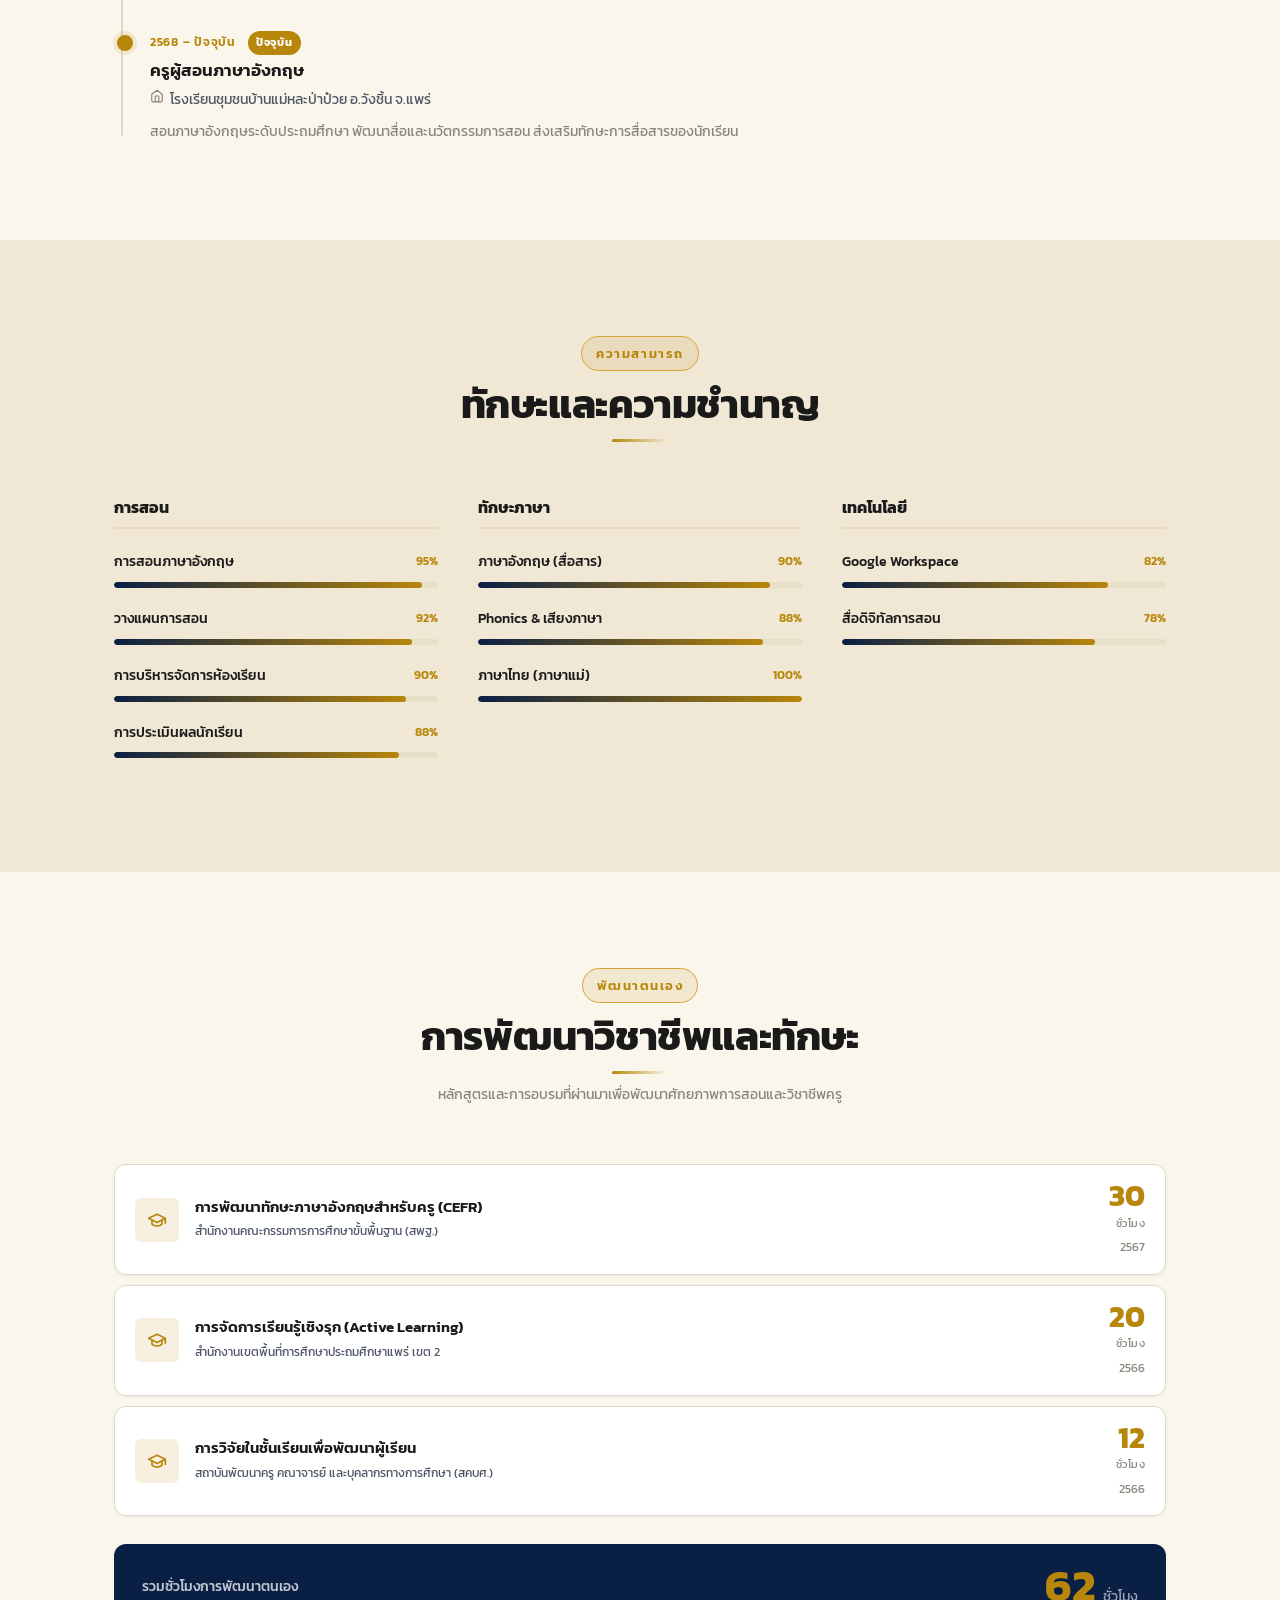
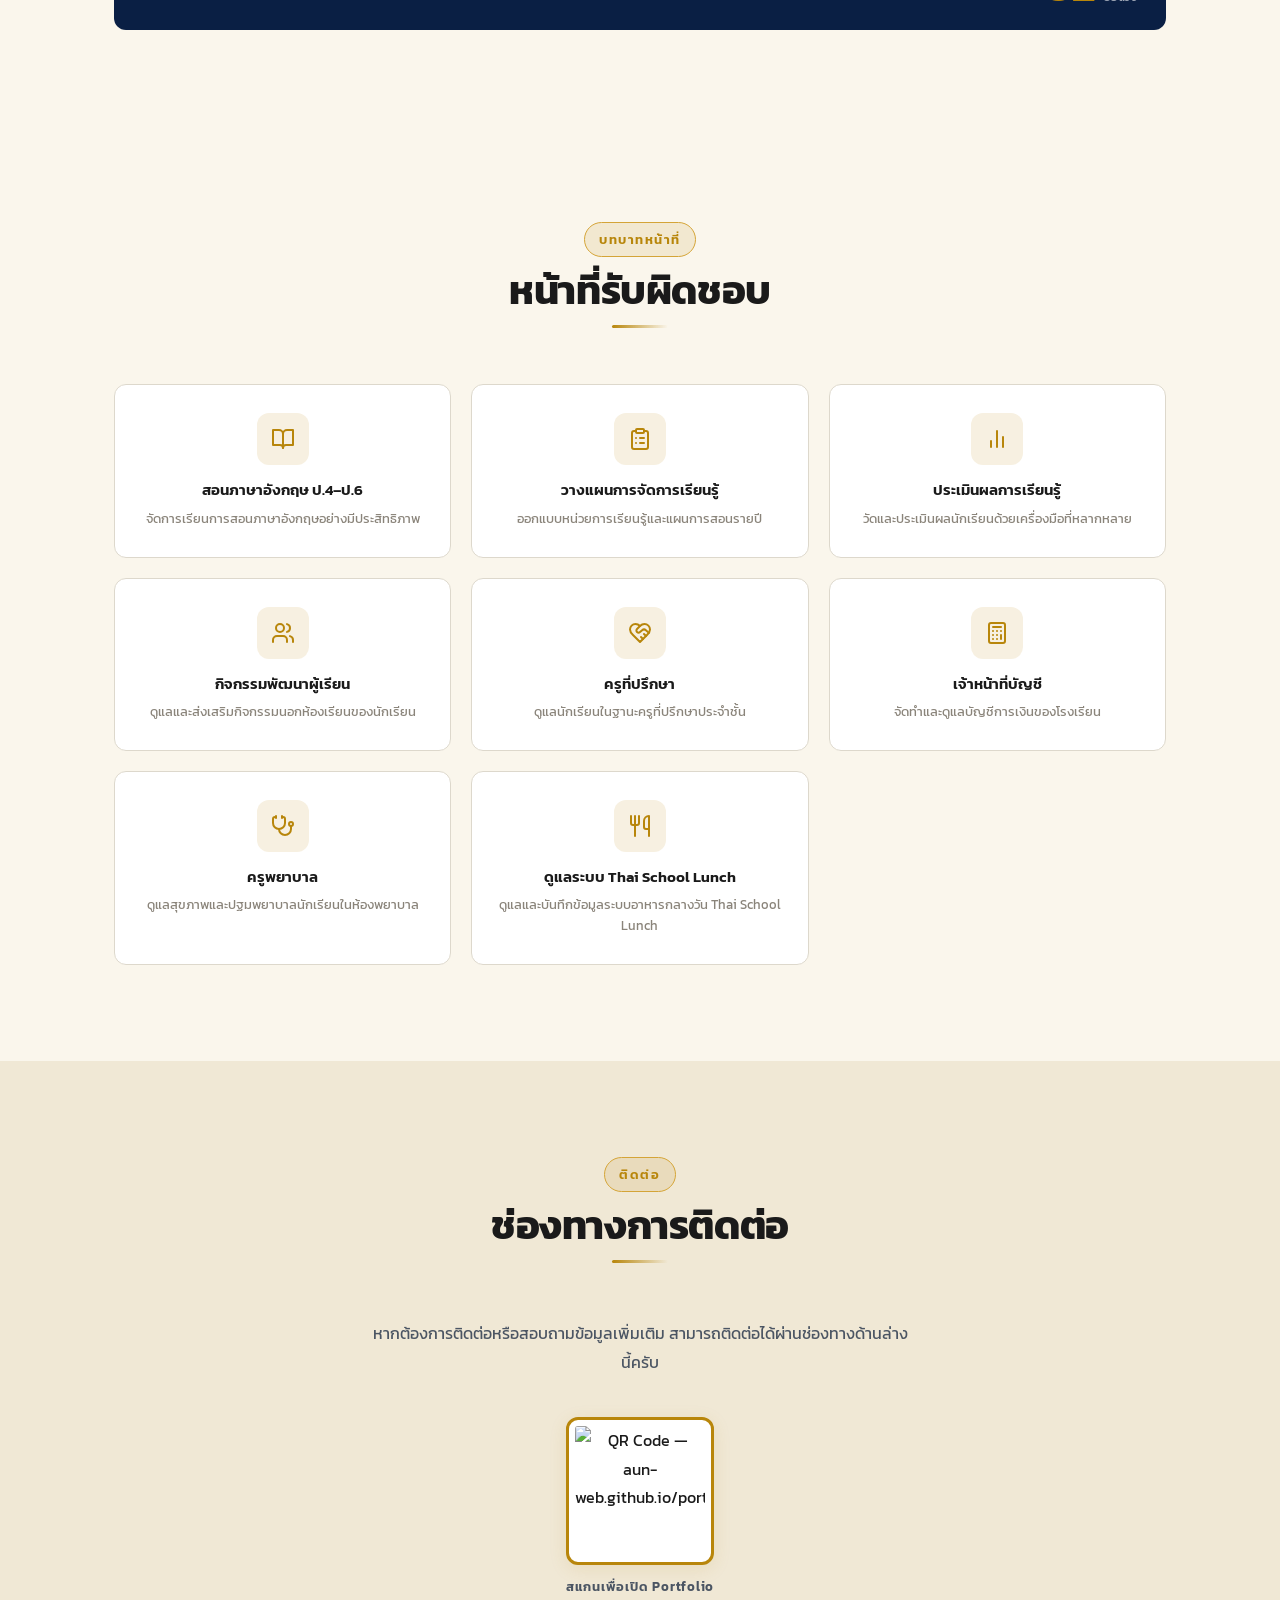
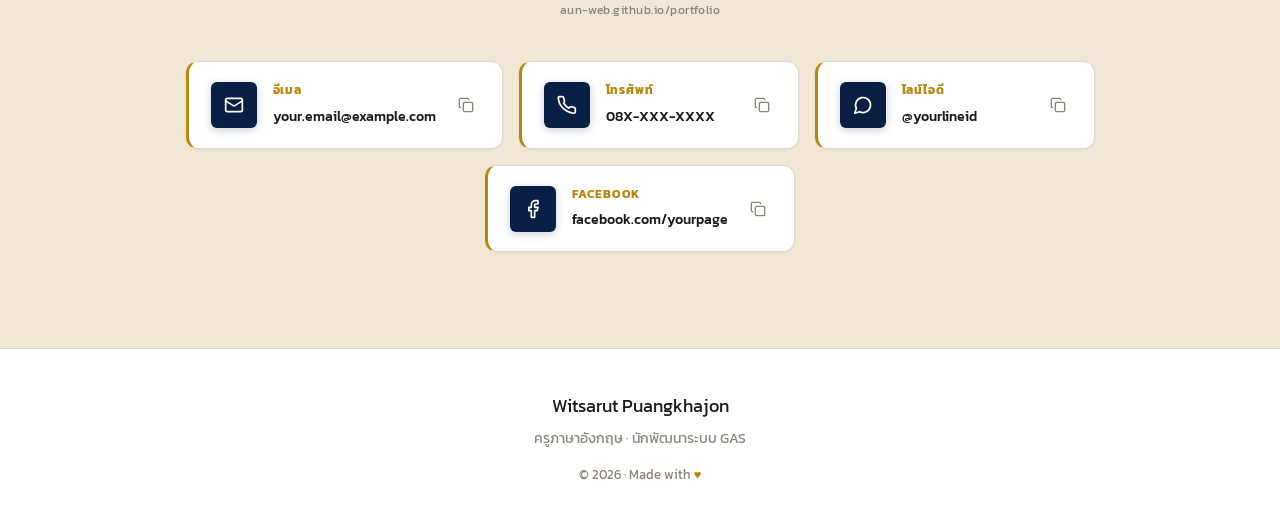
==== commit bf101fd6: "feat: add Schoolflow flagship section to index New #schoolflow section after #wpa: - Navy hero card:" ====
--- a/index.html
+++ b/index.html
@@ -273,6 +273,207 @@
     </div>
   </section>
 
+  <!-- ===== SCHOOLFLOW (FLAGSHIP) ===== -->
+  <section id="schoolflow" class="section section-alt sf">
+    <div class="container">
+      <div class="section-header reveal-up">
+        <span class="section-label" data-th="ผลงานเด่น" data-en="Flagship Project">ผลงานเด่น</span>
+        <h2 data-th="แพลตฟอร์มบริหารโรงเรียนที่พัฒนาเอง" data-en="A School Platform I Built">แพลตฟอร์มบริหารโรงเรียนที่พัฒนาเอง</h2>
+      </div>
+
+      <!-- Hero card: text + app mockup -->
+      <div class="sf-hero reveal-up">
+        <div class="sf-hero-text">
+          <p class="sf-kicker">
+            <svg viewBox="0 0 24 24" width="16" height="16"><path d="m12.83 2.18a2 2 0 0 0-1.66 0L2.6 6.08a1 1 0 0 0 0 1.83l8.58 3.91a2 2 0 0 0 1.66 0l8.58-3.9a1 1 0 0 0 0-1.83Z"/><path d="m22 17.65-9.17 4.16a2 2 0 0 1-1.66 0L2 17.65"/><path d="m22 12.65-9.17 4.16a2 2 0 0 1-1.66 0L2 12.65"/></svg>
+            <span data-th="จาก 8 ระบบ สู่ 1 แพลตฟอร์ม" data-en="From 8 systems to 1 platform">จาก 8 ระบบ สู่ 1 แพลตฟอร์ม</span>
+          </p>
+          <h3 class="sf-title">Schoolflow</h3>
+          <p class="sf-tagline"
+             data-th="ระบบบริหารงานโรงเรียนครบวงจรในที่เดียว ทั้งการเงิน สหกรณ์ ห้องพยาบาล นักเรียน และงานธุรการ ออกแบบจากประสบการณ์ทำงานจริงในโรงเรียนขนาดเล็ก"
+             data-en="An all-in-one school administration platform — finance, cooperative store, infirmary, students and admin work — designed from real experience in small schools.">ระบบบริหารงานโรงเรียนครบวงจรในที่เดียว ทั้งการเงิน สหกรณ์ ห้องพยาบาล นักเรียน และงานธุรการ ออกแบบจากประสบการณ์ทำงานจริงในโรงเรียนขนาดเล็ก</p>
+
+          <ul class="sf-points">
+            <li>
+              <svg viewBox="0 0 24 24" width="18" height="18"><path d="M20 13c0 5-3.5 7.5-7.66 8.95a1 1 0 0 1-.67-.01C7.5 20.5 4 18 4 13V6a1 1 0 0 1 1-1c2 0 4.5-1.2 6.24-2.72a1.17 1.17 0 0 1 1.52 0C14.51 3.81 17 5 19 5a1 1 0 0 1 1 1z"/><path d="m9 12 2 2 4-4"/></svg>
+              <span data-th="รองรับหลายโรงเรียน ข้อมูลของแต่ละโรงเรียนแยกจากกัน" data-en="Multi-school — every school's data is kept separate">รองรับหลายโรงเรียน ข้อมูลของแต่ละโรงเรียนแยกจากกัน</span>
+            </li>
+            <li>
+              <svg viewBox="0 0 24 24" width="18" height="18"><path d="M16 21v-2a4 4 0 0 0-4-4H6a4 4 0 0 0-4 4v2"/><circle cx="9" cy="7" r="4"/><path d="M22 21v-2a4 4 0 0 0-3-3.87M16 3.13a4 4 0 0 1 0 7.75"/></svg>
+              <span data-th="สิทธิ์ตามบทบาท ผู้บริหาร · ครู · ผู้ดูแลระบบ" data-en="Role-based access for directors, teachers and admins">สิทธิ์ตามบทบาท ผู้บริหาร · ครู · ผู้ดูแลระบบ</span>
+            </li>
+            <li>
+              <svg viewBox="0 0 24 24" width="18" height="18"><rect width="20" height="12" x="2" y="6" rx="6"/><circle cx="16" cy="12" r="2"/></svg>
+              <span data-th="เปิด/ปิดโมดูลได้ตามความต้องการของแต่ละโรงเรียน" data-en="Schools switch modules on or off to fit their needs">เปิด/ปิดโมดูลได้ตามความต้องการของแต่ละโรงเรียน</span>
+            </li>
+            <li>
+              <svg viewBox="0 0 24 24" width="18" height="18"><path d="M15 3h4a2 2 0 0 1 2 2v14a2 2 0 0 1-2 2h-4"/><polyline points="10 17 15 12 10 7"/><line x1="15" x2="3" y1="12" y2="12"/></svg>
+              <span data-th="เข้าสู่ระบบด้วยบัญชี Google ไม่ต้องจำรหัสใหม่" data-en="Sign in with a Google account — no new passwords">เข้าสู่ระบบด้วยบัญชี Google ไม่ต้องจำรหัสใหม่</span>
+            </li>
+          </ul>
+
+          <p class="sf-tech">Next.js · TypeScript · Firebase · Tailwind CSS</p>
+
+          <div class="sf-cta">
+            <a href="#contact" class="btn btn-gold" data-th="สอบถามข้อมูลเพิ่มเติม" data-en="Get in touch">สอบถามข้อมูลเพิ่มเติม</a>
+            <span class="sf-note" data-th="ใช้งานภายในโรงเรียน · ไม่เปิดสาธารณะ" data-en="For school use only · not publicly available">ใช้งานภายในโรงเรียน · ไม่เปิดสาธารณะ</span>
+          </div>
+        </div>
+
+        <!-- Illustrative app window (no real data) -->
+        <div class="sf-mock" aria-hidden="true">
+          <div class="sf-mock-bar"><i></i><i></i><i></i><span>schoolflow</span></div>
+          <div class="sf-mock-body">
+            <div class="sf-mock-side">
+              <b class="sf-logo"></b>
+              <span class="on"></span><span></span><span></span><span></span><span></span><span></span>
+            </div>
+            <div class="sf-mock-main">
+              <div class="sf-mock-kpis"><div><em></em><strong></strong></div><div><em></em><strong></strong></div><div><em></em><strong></strong></div></div>
+              <div class="sf-mock-chart">
+                <span style="--v:45%"></span><span style="--v:62%"></span><span style="--v:38%"></span><span style="--v:74%"></span>
+                <span style="--v:55%"></span><span style="--v:88%"></span><span style="--v:66%"></span><span style="--v:80%"></span>
+              </div>
+              <div class="sf-mock-rows"><span></span><span></span><span></span></div>
+            </div>
+          </div>
+        </div>
+      </div>
+
+      <!-- Evolution: GAS systems → Schoolflow -->
+      <div class="sf-evo reveal-up">
+        <div class="sf-evo-from">
+          <p class="sf-evo-label" data-th="ต้นแบบ · 8 ระบบ Google Apps Script แยกกัน" data-en="Prototypes · 8 separate Google Apps Script systems">ต้นแบบ · 8 ระบบ Google Apps Script แยกกัน</p>
+          <ul class="sf-evo-chips">
+            <li data-th="สหกรณ์ร้านค้า" data-en="Co-op store">สหกรณ์ร้านค้า</li>
+            <li data-th="การเงิน" data-en="Finance">การเงิน</li>
+            <li data-th="ห้องพยาบาล" data-en="Infirmary">ห้องพยาบาล</li>
+            <li>Main Portal</li>
+            <li data-th="ปฏิทิน" data-en="Calendar">ปฏิทิน</li>
+            <li data-th="ปพ.5 / ปพ.6" data-en="Grade records">ปพ.5 / ปพ.6</li>
+            <li data-th="บัตรนักเรียน" data-en="Student ID">บัตรนักเรียน</li>
+            <li>Line OA</li>
+          </ul>
+          <a href="#websystems" class="sf-evo-link" data-th="ดูระบบต้นแบบ ↓" data-en="See the prototypes ↓">ดูระบบต้นแบบ ↓</a>
+        </div>
+        <div class="sf-evo-arrow" aria-hidden="true">
+          <svg viewBox="0 0 24 24" width="28" height="28"><path d="M5 12h14"/><path d="m12 5 7 7-7 7"/></svg>
+        </div>
+        <div class="sf-evo-to">
+          <p class="sf-evo-label" data-th="Schoolflow · แพลตฟอร์มเดียว ข้อมูลเชื่อมถึงกัน" data-en="Schoolflow · one platform, connected data">Schoolflow · แพลตฟอร์มเดียว ข้อมูลเชื่อมถึงกัน</p>
+          <p class="sf-evo-desc" data-th="ข้อมูลนักเรียน บุคลากร และงบประมาณใช้ร่วมกันทุกโมดูล กรอกครั้งเดียว ไม่ต้องทำซ้ำหลายระบบ" data-en="Students, staff and budget data are shared by every module — enter once, no duplicate work across systems.">ข้อมูลนักเรียน บุคลากร และงบประมาณใช้ร่วมกันทุกโมดูล กรอกครั้งเดียว ไม่ต้องทำซ้ำหลายระบบ</p>
+        </div>
+      </div>
+
+      <!-- Modules -->
+      <div class="sf-mods-head reveal-up">
+        <h3 class="sf-mods-title" data-th="โมดูลในระบบ" data-en="Modules">โมดูลในระบบ</h3>
+        <p class="sf-legend">
+          <span class="sf-status is-live" data-th="ใช้งานได้" data-en="Live">ใช้งานได้</span>
+          <span class="sf-status is-dev" data-th="กำลังพัฒนา" data-en="In development">กำลังพัฒนา</span>
+        </p>
+      </div>
+      <ul class="sf-mods reveal-up">
+        <li class="sf-mod">
+          <span class="sf-mod-icon"><svg viewBox="0 0 24 24" width="20" height="20"><path d="M21 12V7H5a2 2 0 0 1 0-4h14v4"/><path d="M3 5v14a2 2 0 0 0 2 2h16v-5"/><path d="M18 12a2 2 0 0 0 0 4h4v-4Z"/></svg></span>
+          <div class="sf-mod-text">
+            <h4 data-th="การเงินและงบประมาณ" data-en="Finance & Budget">การเงินและงบประมาณ</h4>
+            <p data-th="รายรับ–รายจ่าย ทะเบียนคุม e-budget งบรายหัว→โครงการ จัดสรรงบตามฝ่าย งบอาหารกลางวัน" data-en="Income & expenses, ledgers, e-budget, per-head subsidy to projects, budget by department, school lunch budget">รายรับ–รายจ่าย ทะเบียนคุม e-budget งบรายหัว→โครงการ จัดสรรงบตามฝ่าย งบอาหารกลางวัน</p>
+          </div>
+          <span class="sf-status is-live" data-th="ใช้งานได้" data-en="Live">ใช้งานได้</span>
+        </li>
+        <li class="sf-mod">
+          <span class="sf-mod-icon"><svg viewBox="0 0 24 24" width="20" height="20"><circle cx="8" cy="21" r="1"/><circle cx="19" cy="21" r="1"/><path d="M2.05 2.05h2l2.66 12.42a2 2 0 0 0 2 1.58h9.78a2 2 0 0 0 1.95-1.57l1.65-7.43H5.12"/></svg></span>
+          <div class="sf-mod-text">
+            <h4 data-th="สหกรณ์ร้านค้า" data-en="Cooperative Store">สหกรณ์ร้านค้า</h4>
+            <p data-th="ขายหน้าร้าน (POS) สต็อกสินค้า สมาชิก หุ้น และปันผลสิ้นปี" data-en="Point of sale, stock, members, shares and year-end dividends">ขายหน้าร้าน (POS) สต็อกสินค้า สมาชิก หุ้น และปันผลสิ้นปี</p>
+          </div>
+          <span class="sf-status is-live" data-th="ใช้งานได้" data-en="Live">ใช้งานได้</span>
+        </li>
+        <li class="sf-mod">
+          <span class="sf-mod-icon"><svg viewBox="0 0 24 24" width="20" height="20"><path d="M22 12h-2.48a2 2 0 0 0-1.93 1.46l-2.35 8.36a.25.25 0 0 1-.48 0L9.24 2.18a.25.25 0 0 0-.48 0l-2.35 8.36A2 2 0 0 1 4.49 12H2"/></svg></span>
+          <div class="sf-mod-text">
+            <h4 data-th="ห้องพยาบาล" data-en="Infirmary">ห้องพยาบาล</h4>
+            <p data-th="บันทึกการรักษา คลังยาและเวชภัณฑ์ แดชบอร์ดสุขภาพนักเรียน" data-en="Treatment records, medicine inventory, student health dashboard">บันทึกการรักษา คลังยาและเวชภัณฑ์ แดชบอร์ดสุขภาพนักเรียน</p>
+          </div>
+          <span class="sf-status is-live" data-th="ใช้งานได้" data-en="Live">ใช้งานได้</span>
+        </li>
+        <li class="sf-mod">
+          <span class="sf-mod-icon"><svg viewBox="0 0 24 24" width="20" height="20"><path d="M22 10v6M2 10l10-5 10 5-10 5z"/><path d="M6 12v5c3 3 9 3 12 0v-5"/></svg></span>
+          <div class="sf-mod-text">
+            <h4 data-th="นักเรียน" data-en="Students">นักเรียน</h4>
+            <p data-th="ทะเบียนนักเรียน นำเข้าจาก Excel ติดตามภาวะการเจริญเติบโต" data-en="Student register, Excel import, growth tracking">ทะเบียนนักเรียน นำเข้าจาก Excel ติดตามภาวะการเจริญเติบโต</p>
+          </div>
+          <span class="sf-status is-live" data-th="ใช้งานได้" data-en="Live">ใช้งานได้</span>
+        </li>
+        <li class="sf-mod">
+          <span class="sf-mod-icon"><svg viewBox="0 0 24 24" width="20" height="20"><path d="M16 21v-2a4 4 0 0 0-4-4H6a4 4 0 0 0-4 4v2"/><circle cx="9" cy="7" r="4"/><path d="M22 21v-2a4 4 0 0 0-3-3.87M16 3.13a4 4 0 0 1 0 7.75"/></svg></span>
+          <div class="sf-mod-text">
+            <h4 data-th="บุคลากร" data-en="Staff">บุคลากร</h4>
+            <p data-th="เชิญครูเข้าระบบ กำหนดบทบาทและฝ่ายงาน" data-en="Invite teachers, assign roles and departments">เชิญครูเข้าระบบ กำหนดบทบาทและฝ่ายงาน</p>
+          </div>
+          <span class="sf-status is-live" data-th="ใช้งานได้" data-en="Live">ใช้งานได้</span>
+        </li>
+        <li class="sf-mod">
+          <span class="sf-mod-icon"><svg viewBox="0 0 24 24" width="20" height="20"><rect width="7" height="9" x="3" y="3" rx="1"/><rect width="7" height="5" x="14" y="3" rx="1"/><rect width="7" height="9" x="14" y="12" rx="1"/><rect width="7" height="5" x="3" y="16" rx="1"/></svg></span>
+          <div class="sf-mod-text">
+            <h4 data-th="แดชบอร์ดผู้บริหาร" data-en="Director Dashboard">แดชบอร์ดผู้บริหาร</h4>
+            <p data-th="ภาพรวมการเงิน นักเรียน และห้องพยาบาลในหน้าเดียว" data-en="Finance, students and infirmary at a glance">ภาพรวมการเงิน นักเรียน และห้องพยาบาลในหน้าเดียว</p>
+          </div>
+          <span class="sf-status is-live" data-th="ใช้งานได้" data-en="Live">ใช้งานได้</span>
+        </li>
+        <li class="sf-mod">
+          <span class="sf-mod-icon"><svg viewBox="0 0 24 24" width="20" height="20"><path d="M15 2H6a2 2 0 0 0-2 2v16a2 2 0 0 0 2 2h12a2 2 0 0 0 2-2V7Z"/><path d="M14 2v4a2 2 0 0 0 2 2h4"/><path d="M10 9H8M16 13H8M16 17H8"/></svg></span>
+          <div class="sf-mod-text">
+            <h4 data-th="ห้องธุรการ" data-en="Admin Office">ห้องธุรการ</h4>
+            <p data-th="ออกเลขที่หนังสือราชการอัตโนมัติ แยกทะเบียนตามประเภท" data-en="Automatic document numbering with registers by type">ออกเลขที่หนังสือราชการอัตโนมัติ แยกทะเบียนตามประเภท</p>
+          </div>
+          <span class="sf-status is-live" data-th="ใช้งานได้" data-en="Live">ใช้งานได้</span>
+        </li>
+        <li class="sf-mod">
+          <span class="sf-mod-icon"><svg viewBox="0 0 24 24" width="20" height="20"><path d="M8 2h8"/><path d="M9 2v2.789a4 4 0 0 1-.672 2.219l-.656.984A4 4 0 0 0 7 10.212V20a2 2 0 0 0 2 2h6a2 2 0 0 0 2-2v-9.789a4 4 0 0 0-.672-2.219l-.656-.984A4 4 0 0 1 15 4.788V2"/><path d="M7 15a6.472 6.472 0 0 1 5 0 6.47 6.47 0 0 0 5 0"/></svg></span>
+          <div class="sf-mod-text">
+            <h4 data-th="ระบบรับนม" data-en="School Milk">ระบบรับนม</h4>
+            <p data-th="บันทึกการแจกนมโรงเรียนรายวัน" data-en="Daily school milk distribution records">บันทึกการแจกนมโรงเรียนรายวัน</p>
+          </div>
+          <span class="sf-status is-live" data-th="ใช้งานได้" data-en="Live">ใช้งานได้</span>
+        </li>
+        <li class="sf-mod is-dev">
+          <span class="sf-mod-icon"><svg viewBox="0 0 24 24" width="20" height="20"><rect width="18" height="18" x="3" y="4" rx="2"/><path d="M16 2v4M8 2v4M3 10h18"/><path d="m9 16 2 2 4-4"/></svg></span>
+          <div class="sf-mod-text">
+            <h4 data-th="เช็คชื่อและปฏิทิน" data-en="Attendance & Calendar">เช็คชื่อและปฏิทิน</h4>
+            <p data-th="เช็คชื่อนักเรียน แจ้งลา และแจ้งเตือนผู้ปกครองผ่าน LINE" data-en="Attendance, leave requests and parent notifications via LINE">เช็คชื่อนักเรียน แจ้งลา และแจ้งเตือนผู้ปกครองผ่าน LINE</p>
+          </div>
+          <span class="sf-status is-dev" data-th="กำลังพัฒนา" data-en="In development">กำลังพัฒนา</span>
+        </li>
+        <li class="sf-mod is-dev">
+          <span class="sf-mod-icon"><svg viewBox="0 0 24 24" width="20" height="20"><path d="m7.5 4.27 9 5.15"/><path d="M21 8a2 2 0 0 0-1-1.73l-7-4a2 2 0 0 0-2 0l-7 4A2 2 0 0 0 3 8v8a2 2 0 0 0 1 1.73l7 4a2 2 0 0 0 2 0l7-4A2 2 0 0 0 21 16Z"/><path d="m3.3 7 8.7 5 8.7-5"/><path d="M12 22V12"/></svg></span>
+          <div class="sf-mod-text">
+            <h4 data-th="งานพัสดุ" data-en="Procurement">งานพัสดุ</h4>
+            <p data-th="ขอใช้เงินโครงการและออกเอกสารจัดซื้อจัดจ้างอัตโนมัติ" data-en="Project budget requests with auto-generated procurement documents">ขอใช้เงินโครงการและออกเอกสารจัดซื้อจัดจ้างอัตโนมัติ</p>
+          </div>
+          <span class="sf-status is-dev" data-th="กำลังพัฒนา" data-en="In development">กำลังพัฒนา</span>
+        </li>
+        <li class="sf-mod is-dev">
+          <span class="sf-mod-icon"><svg viewBox="0 0 24 24" width="20" height="20"><path d="M17.8 19.2 16 11l3.5-3.5C21 6 21.5 4 21 3c-1-.5-3 0-4.5 1.5L13 8 4.8 6.2c-.5-.1-.9.1-1.1.5l-.3.5c-.2.5-.1 1 .3 1.3L9 12l-2 3H4l-1 1 3 2 2 3 1-1v-3l3-2 3.5 5.3c.3.4.8.5 1.3.3l.5-.2c.4-.3.6-.7.5-1.2z"/></svg></span>
+          <div class="sf-mod-text">
+            <h4 data-th="เบิกค่าเดินทางไปราชการ" data-en="Travel Reimbursement">เบิกค่าเดินทางไปราชการ</h4>
+            <p data-th="คำขอเบิก คำสั่งไปราชการ รองรับหลายคนในคำสั่งเดียว" data-en="Claims and travel orders, several staff per order">คำขอเบิก คำสั่งไปราชการ รองรับหลายคนในคำสั่งเดียว</p>
+          </div>
+          <span class="sf-status is-dev" data-th="กำลังพัฒนา" data-en="In development">กำลังพัฒนา</span>
+        </li>
+        <li class="sf-mod is-dev">
+          <span class="sf-mod-icon"><svg viewBox="0 0 24 24" width="20" height="20"><path d="M4 19.5v-15A2.5 2.5 0 0 1 6.5 2H20v20H6.5a2.5 2.5 0 0 1-2.5-2.5Z"/><polyline points="10 2 10 10 13 7 16 10 16 2"/></svg></span>
+          <div class="sf-mod-text">
+            <h4 data-th="งานวิชาการ / ปพ." data-en="Academic Records">งานวิชาการ / ปพ.</h4>
+            <p data-th="บันทึกคะแนน ประเมินผล และรายงาน ปพ." data-en="Scores, evaluation and official grade reports">บันทึกคะแนน ประเมินผล และรายงาน ปพ.</p>
+          </div>
+          <span class="sf-status is-dev" data-th="กำลังพัฒนา" data-en="In development">กำลังพัฒนา</span>
+        </li>
+      </ul>
+    </div>
+  </section>
+
   <!-- ===== PROJECTS ===== -->
   <section id="projects" class="section section-alt">
     <div class="container">
@@ -297,9 +498,9 @@
         <span class="section-label" data-th="ผลงานดิจิทัล" data-en="Digital Work">ผลงานดิจิทัล</span>
         <h2 data-th="ระบบดิจิทัลที่พัฒนา" data-en="Digital Systems Developed">ระบบดิจิทัลที่พัฒนา</h2>
         <p class="section-sub reveal-up"
-          data-th="ระบบบริหารจัดการโรงเรียนที่พัฒนาด้วย Google Apps Script"
-          data-en="School management systems built with Google Apps Script">
-          ระบบบริหารจัดการโรงเรียนที่พัฒนาด้วย Google Apps Script
+          data-th="ระบบบริหารจัดการโรงเรียนที่พัฒนาด้วย Google Apps Script — ต้นแบบก่อนพัฒนาเป็น Schoolflow"
+          data-en="School management systems built with Google Apps Script — the prototypes behind Schoolflow">
+          ระบบบริหารจัดการโรงเรียนที่พัฒนาด้วย Google Apps Script — ต้นแบบก่อนพัฒนาเป็น Schoolflow
         </p>
       </div>
       <div class="websys-grid" id="websysGrid">
--- a/css/components.css
+++ b/css/components.css
@@ -438,7 +438,7 @@
 
 .award-year-group {
   display: grid;
-  grid-template-columns: 92px 1fr;
+  grid-template-columns: 92px minmax(0, 1fr);
   gap: 24px;
   align-items: flex-start;
 }
@@ -584,7 +584,7 @@
 [data-theme="dark"] .award-year-label::after { border-color: var(--bg-alt); }
 
 @media (max-width: 600px) {
-  .award-year-group { grid-template-columns: 64px 1fr; gap: 16px; }
+  .award-year-group { grid-template-columns: 64px minmax(0, 1fr); gap: 16px; }
   .award-year-num { font-size: 1.4rem; }
   .award-level { display: none; }
 }
@@ -1285,3 +1285,249 @@
   font-family: var(--font-head);
   letter-spacing: .04em;
 }
+
+/* ============================================================
+   SCHOOLFLOW — flagship project
+   ============================================================ */
+.sf {
+  --sf-indigo: #4F46E5;
+  --sf-indigo-dim: rgba(79,70,229,.12);
+  border-top: 1px solid rgba(184,134,11,.25);
+  border-bottom: 1px solid rgba(184,134,11,.25);
+}
+[data-theme="dark"] .sf { --sf-indigo: #818CF8; --sf-indigo-dim: rgba(129,140,248,.16); }
+
+.sf svg {
+  fill: none; stroke: currentColor; stroke-width: 2;
+  stroke-linecap: round; stroke-linejoin: round;
+  flex-shrink: 0;
+}
+
+/* Hero card */
+.sf-hero {
+  display: grid;
+  gap: 32px;
+  background: var(--primary);
+  border-radius: var(--radius-l);
+  padding: 28px 22px;
+  box-shadow: var(--shadow-lg);
+  position: relative;
+  overflow: hidden;
+}
+.sf-hero::before {
+  content: '';
+  position: absolute;
+  top: -120px; right: -120px;
+  width: 360px; height: 360px;
+  border-radius: 50%;
+  background: radial-gradient(circle, rgba(212,164,55,.22), transparent 70%);
+  pointer-events: none;
+}
+[data-theme="dark"] .sf-hero { background: var(--bg-surface); border: 1px solid var(--border); }
+
+.sf-hero-text { position: relative; z-index: 1; }
+.sf-kicker {
+  display: inline-flex; align-items: center; gap: 7px;
+  font-size: .78rem; font-weight: 600; letter-spacing: .04em;
+  color: var(--gold-light);
+  background: rgba(212,164,55,.14);
+  border: 1px solid rgba(212,164,55,.35);
+  border-radius: var(--radius-xl);
+  padding: 4px 12px;
+  margin-bottom: 14px;
+}
+.sf-title {
+  font-family: var(--font-serif);
+  font-size: clamp(2.4rem, 7vw, 3.6rem);
+  font-weight: 700;
+  line-height: 1;
+  color: #fff;
+  margin-bottom: 14px;
+  letter-spacing: -.01em;
+}
+[data-theme="dark"] .sf-title { color: var(--text); }
+.sf-tagline {
+  font-size: 1rem; line-height: 1.8;
+  color: rgba(255,255,255,.82);
+  margin-bottom: 20px;
+}
+[data-theme="dark"] .sf-tagline { color: var(--text-2); }
+
+.sf-points { display: grid; gap: 10px; margin-bottom: 18px; }
+.sf-points li {
+  display: flex; align-items: flex-start; gap: 10px;
+  font-size: .9rem; line-height: 1.55;
+  color: rgba(255,255,255,.9);
+}
+.sf-points svg { color: var(--gold-light); margin-top: 2px; }
+[data-theme="dark"] .sf-points li { color: var(--text); }
+
+.sf-tech {
+  font-size: .78rem; letter-spacing: .04em;
+  color: rgba(255,255,255,.55);
+  margin-bottom: 20px;
+}
+[data-theme="dark"] .sf-tech { color: var(--text-3); }
+
+.sf-cta { display: flex; flex-wrap: wrap; align-items: center; gap: 10px 16px; }
+.btn-gold {
+  background: var(--gold-light);
+  color: #0A1F44;
+  box-shadow: 0 4px 14px rgba(212,164,55,.35);
+}
+.btn-gold:hover { background: #E8C060; }
+.sf-note { font-size: .78rem; color: rgba(255,255,255,.6); }
+[data-theme="dark"] .sf-note { color: var(--text-3); }
+
+/* Illustrative app window (shapes only, no data) */
+.sf-mock {
+  position: relative; z-index: 1;
+  align-self: center;
+  background: #F8FAFC;
+  border-radius: 12px;
+  box-shadow: 0 24px 60px rgba(0,0,0,.35);
+  overflow: hidden;
+  transform: perspective(1200px) rotateY(-4deg) rotateX(2deg);
+}
+.sf-mock-bar {
+  display: flex; align-items: center; gap: 6px;
+  height: 28px; padding: 0 12px;
+  background: #E2E8F0;
+}
+.sf-mock-bar i { width: 9px; height: 9px; border-radius: 50%; }
+.sf-mock-bar i:nth-child(1) { background: #F87171; }
+.sf-mock-bar i:nth-child(2) { background: #FBBF24; }
+.sf-mock-bar i:nth-child(3) { background: #34D399; }
+.sf-mock-bar span {
+  margin-left: 10px;
+  font-size: .68rem; color: #64748B; letter-spacing: .04em;
+  background: #fff; border-radius: 99px; padding: 1px 14px;
+}
+.sf-mock-body { display: grid; grid-template-columns: 58px 1fr; min-height: 230px; }
+.sf-mock-side {
+  display: flex; flex-direction: column; align-items: center; gap: 12px;
+  padding: 14px 0;
+  background: #fff;
+  border-right: 1px solid #E2E8F0;
+}
+.sf-logo { width: 26px; height: 26px; border-radius: 8px; background: #4F46E5; margin-bottom: 6px; }
+.sf-mock-side span { width: 26px; height: 6px; border-radius: 99px; background: #E2E8F0; }
+.sf-mock-side span.on { background: #A5B4FC; }
+.sf-mock-main { padding: 14px; display: grid; gap: 12px; align-content: start; }
+.sf-mock-kpis { display: grid; grid-template-columns: repeat(3, 1fr); gap: 8px; }
+.sf-mock-kpis div {
+  background: #fff; border-radius: 8px; padding: 9px;
+  box-shadow: 0 1px 3px rgba(0,0,0,.08);
+  display: grid; gap: 6px;
+}
+.sf-mock-kpis em     { display: block; height: 5px; width: 60%; border-radius: 99px; background: #CBD5E1; }
+.sf-mock-kpis strong { display: block; height: 10px; width: 80%; border-radius: 99px; background: #4F46E5; }
+.sf-mock-kpis div:nth-child(2) strong { background: #16A34A; }
+.sf-mock-kpis div:nth-child(3) strong { background: #F59E0B; }
+.sf-mock-chart {
+  display: flex; align-items: flex-end; gap: 7px;
+  height: 90px;
+  background: #fff; border-radius: 8px; padding: 10px 12px;
+  box-shadow: 0 1px 3px rgba(0,0,0,.08);
+}
+.sf-mock-chart span {
+  flex: 1; height: var(--v);
+  border-radius: 4px 4px 0 0;
+  background: linear-gradient(#818CF8, #4F46E5);
+}
+.sf-mock-rows { display: grid; gap: 6px; }
+.sf-mock-rows span { height: 14px; border-radius: 6px; background: #fff; box-shadow: 0 1px 2px rgba(0,0,0,.06); }
+.sf-mock-rows span:nth-child(2) { width: 88%; }
+.sf-mock-rows span:nth-child(3) { width: 72%; }
+
+/* Evolution strip: GAS prototypes -> Schoolflow */
+.sf-evo {
+  display: grid;
+  gap: 14px;
+  align-items: center;
+  margin-top: 28px;
+}
+.sf-evo-from, .sf-evo-to {
+  background: var(--bg-surface);
+  border: 1px solid var(--border);
+  border-radius: var(--radius-m);
+  padding: 18px 20px;
+}
+.sf-evo-to {
+  border: 2px solid var(--sf-indigo);
+  background: linear-gradient(var(--sf-indigo-dim), var(--sf-indigo-dim)), var(--bg-surface);
+}
+.sf-evo-label { font-size: .85rem; font-weight: 700; color: var(--text); margin-bottom: 10px; }
+.sf-evo-to .sf-evo-label { color: var(--sf-indigo); }
+.sf-evo-chips { display: flex; flex-wrap: wrap; gap: 6px; margin-bottom: 10px; }
+.sf-evo-chips li {
+  font-size: .75rem; color: var(--text-2);
+  background: var(--bg-alt); border: 1px solid var(--border);
+  border-radius: var(--radius-xl); padding: 2px 10px;
+}
+.sf-evo-link { font-size: .8rem; font-weight: 600; color: var(--accent); }
+.sf-evo-link:hover { text-decoration: underline; }
+.sf-evo-desc { font-size: .9rem; line-height: 1.75; color: var(--text-2); }
+.sf-evo-arrow { display: flex; justify-content: center; color: var(--gold); transform: rotate(90deg); }
+
+/* Modules */
+.sf-mods-head {
+  display: flex; flex-wrap: wrap; align-items: baseline; justify-content: space-between;
+  gap: 8px 16px;
+  margin: 40px 0 14px;
+}
+.sf-mods-title { font-size: 1.15rem; font-weight: 600; color: var(--text); }
+.sf-legend { display: flex; gap: 8px; }
+
+.sf-mods { display: grid; grid-template-columns: 1fr; gap: 12px; }
+.sf-mod {
+  display: grid;
+  grid-template-columns: auto 1fr;
+  gap: 4px 12px;
+  align-items: start;
+  background: var(--bg-surface);
+  border: 1px solid var(--border);
+  border-radius: var(--radius-m);
+  padding: 14px 16px;
+  transition: border-color var(--fast), transform var(--base) var(--ease), box-shadow var(--base);
+}
+.sf-mod:hover { border-color: var(--sf-indigo); transform: translateY(-3px); box-shadow: var(--shadow-sm); }
+.sf-mod-icon {
+  grid-row: span 2;
+  width: 40px; height: 40px;
+  border-radius: 10px;
+  display: flex; align-items: center; justify-content: center;
+  background: var(--sf-indigo-dim);
+  color: var(--sf-indigo);
+}
+.sf-mod.is-dev .sf-mod-icon { background: var(--bg-alt); color: var(--text-3); }
+.sf-mod-text h4 { font-size: .95rem; font-weight: 600; color: var(--text); line-height: 1.4; margin-bottom: 2px; }
+.sf-mod-text p  { font-size: .8rem; line-height: 1.6; color: var(--text-3); }
+.sf-mod > .sf-status { grid-column: 2; justify-self: start; margin-top: 4px; }
+
+.sf-status {
+  display: inline-flex; align-items: center; gap: 5px;
+  font-size: .7rem; font-weight: 600;
+  padding: 2px 9px;
+  border-radius: var(--radius-xl);
+  white-space: nowrap;
+}
+.sf-status::before { content: ''; width: 6px; height: 6px; border-radius: 50%; background: currentColor; }
+.sf-status.is-live { color: #15803D; background: rgba(22,163,74,.12); }
+.sf-status.is-dev  { color: #92400E; background: rgba(245,158,11,.16); }
+[data-theme="dark"] .sf-status.is-live { color: #86EFAC; background: rgba(134,239,172,.12); }
+[data-theme="dark"] .sf-status.is-dev  { color: #FCD34D; background: rgba(252,211,77,.14); }
+
+@media (min-width: 600px) {
+  .sf-mods { grid-template-columns: repeat(2, 1fr); }
+}
+@media (min-width: 900px) {
+  .sf-hero { grid-template-columns: 1.05fr 1fr; padding: 44px; gap: 44px; align-items: center; }
+  .sf-evo { grid-template-columns: 1.3fr auto 1fr; }
+  .sf-evo-arrow { transform: none; }
+  .sf-mods { grid-template-columns: repeat(3, 1fr); }
+}
+@media (max-width: 480px) {
+  .sf-mock { transform: none; }
+  .sf-mock-body { grid-template-columns: 44px 1fr; min-height: 190px; }
+}
